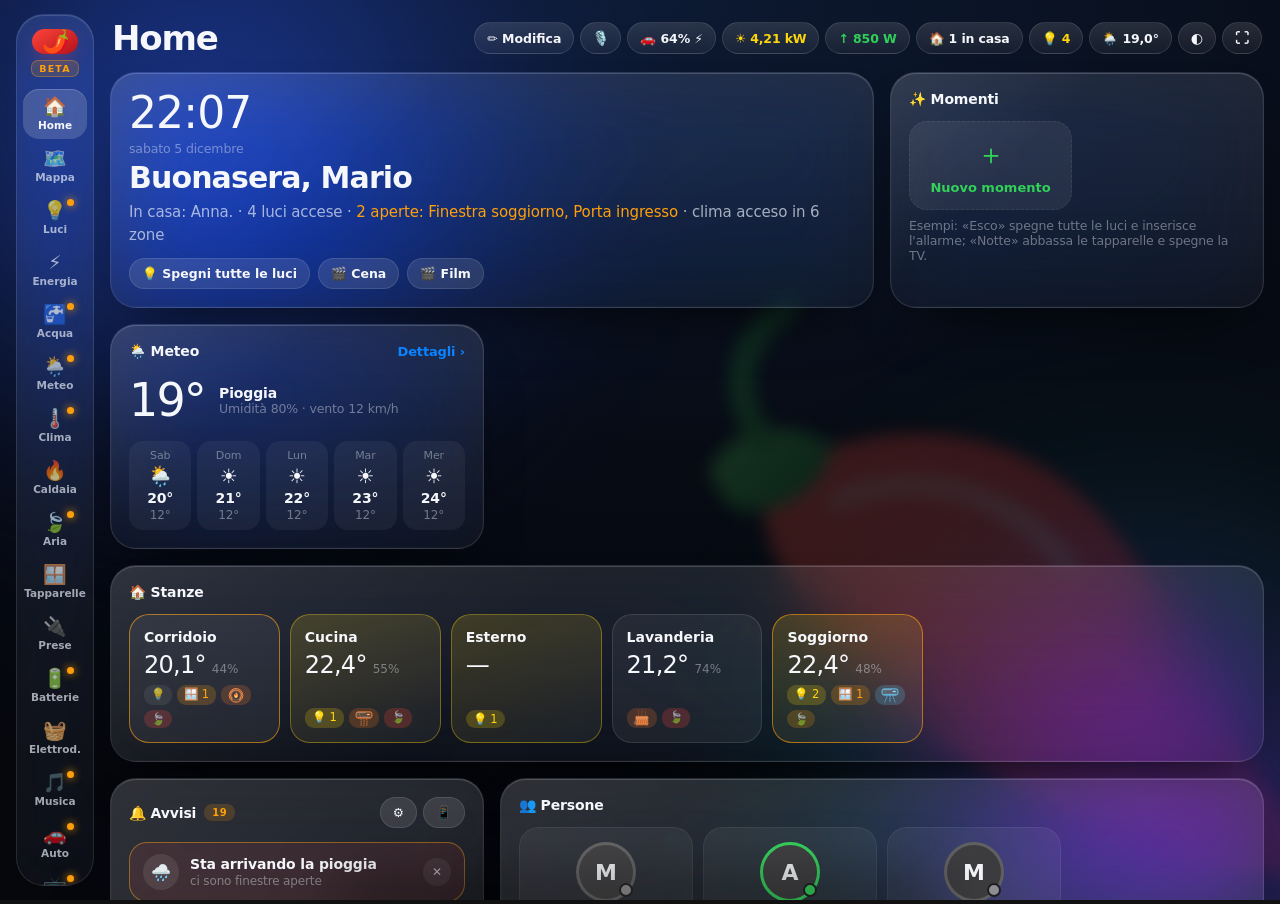
==== tools/mock/host.html @ 182c33fb "0.7.48-dev: Autonomia (2) — tutto regolabile dalla plancia, da Faccende in poi Co-Authored-By: Claud" ====
<!doctype html><html lang="it"><head><meta charset="utf-8"><style>html,body{margin:0;height:100%;background:#111}iframe{border:0;width:100%;height:100%}</style></head><body>
<home-assistant></home-assistant>
<script>
const now = Date.now()/1000, H = 3600;
const st = (s, a = {}, ago = 600) => ({ s, a, lc: now - ago });
/* liste (0.7.39), dati inventati: tre liste todo.* con voci, scadenze e funzioni diverse (supported_features come in Home Assistant).
   Le voci cambiano con i servizi todo.* e todo/item/move; todo/item/subscribe le manda in tempo reale. mockNoTodoSub: niente abbonamento (si usa todo/item/list). */
const gg = n => { const d = new Date(); d.setDate(d.getDate() + n); return d.getFullYear() + "-" + String(d.getMonth() + 1).padStart(2, "0") + "-" + String(d.getDate()).padStart(2, "0"); };
const ggh = (n, h, m = 0) => { const d = new Date(); d.setDate(d.getDate() + n); d.setHours(h, m, 0, 0); return d.toISOString(); };
let TODO_N = 100;
const vt = (summary, x = {}) => ({ uid: String(++TODO_N), summary, status: "needs_action", ...x });
const TODO = {
  "todo.shopping_list": [vt("Latte"), vt("Pane", { description: "integrale" }), vt("Uova"), vt("Pomodorini"), vt("Banane"), vt("Mozzarella", { description: "2 da 125 g" }), vt("Petto di pollo"),
    vt("Spaghetti"), vt("Acqua frizzante"), vt("Detersivo piatti"), vt("Carta igienica"), vt("Lettiera gatto"), vt("Caffè", { status: "completed" }), vt("Shampoo", { status: "completed" })],
  "todo.cose_da_fare": [vt("Pagare la bolletta della luce", { due: gg(-1) }), vt("Prenotare il tagliando dell'auto", { due: ggh(0, 18) }), vt("Chiamare l'idraulico", { due: gg(1), description: "perdita sotto il lavello" }),
    vt("Rinnovare l'assicurazione di casa", { due: gg(12) }), vt("Regalo per la nonna", { description: "domenica a pranzo" }), vt("Sistemare la cantina"), vt("Ritirare la raccomandata", { status: "completed", due: gg(-2) })],
  "todo.commissioni": [vt("Restituire il libro in biblioteca", { due: gg(3) }), vt("Portare le scarpe dal calzolaio")],
  /* scadenze (0.7.40): categoria, ripetizione e importo nella descrizione, come le scrive la plancia */
  "todo.scadenze": [vt("Bolletta della luce", { due: gg(-2), description: "🏷️ Bollette · 🔁 Ogni 2 mesi · 💰 82,40 €" }), vt("Revisione auto", { due: gg(0), description: "🏷️ Auto · 🔁 Ogni 2 anni\nofficina Rossi, via Roma 12" }),
    vt("Dentista, controllo", { due: ggh(1, 16, 30), description: "🏷️ Salute\nportare la tessera sanitaria" }), vt("Rata del condominio", { due: gg(3), description: "🏷️ Casa · 🔁 Ogni 3 mesi · 💰 210,00 €" }),
    vt("Netflix", { due: gg(5), description: "🏷️ Abbonamenti · 🔁 Ogni mese · 💰 13,99 €" }), vt("Compleanno di Anna", { due: gg(12), description: "🏷️ Altro · 🔁 Ogni anno" }),
    vt("Bollo auto", { due: gg(20), description: "🏷️ Auto · 🔁 Ogni anno · 💰 247,00 €" }), vt("Rinnovo carta d'identità", { due: gg(150), description: "🏷️ Documenti" }),
    vt("Garanzia della lavatrice", { description: "🏷️ Documenti\nscontrino nel cassetto dello studio" }), vt("Assicurazione casa", { status: "completed", due: gg(-6), description: "🏷️ Casa · 💰 186,00 €" })],
};
const TODO_F = { "todo.shopping_list": 79, "todo.cose_da_fare": 127, "todo.commissioni": 95, "todo.scadenze": 127 };
/* mockNoScadenze: niente lista delle scadenze (prova di «Crea la lista Scadenze»; mockNoFlow = Local To-do non si può creare da qui) */
if (localStorage.getItem("mockNoScadenze")) delete TODO["todo.scadenze"];
const TODO_SUB = {};
const nTodo = id => String(TODO[id].filter(x => x.status !== "completed").length);
/* acqua (0.7.44): [portata adesso in L/min, da quanti minuti] */
const ACQUA_M = { perdita: [0.6, 135], doccia: [8.4, 6], ferma: [0, 50] }[localStorage.getItem("mockAcqua") || "perdita"] || [0.6, 135];
const ENT = {
  "zone.home": st("2", { friendly_name: "Casa", latitude: 41.89, longitude: 12.49 }),
  "person.mario": st("Lavoro", { friendly_name: "Mario", user_id: "u1", latitude: 41.95, longitude: 12.52, device_trackers: ["device_tracker.apple_watch", "device_tracker.iphone_di_mario"] }, 3.2*H),
  "person.anna": st("home", { friendly_name: "Anna", user_id: "u2", latitude: 41.89, longitude: 12.49, device_trackers: ["device_tracker.iphone_di_anna"] }, 5*H),
  "person.marco": st("not_home", { friendly_name: "Marco", user_id: "u3", latitude: 41.9, longitude: 12.5, device_trackers: [] }, 26*H),
  /* lista della spesa (chat 0.7.38: «condividi un elemento della lista») */
  "todo.shopping_list": st(nTodo("todo.shopping_list"), { friendly_name: "Lista della spesa", supported_features: TODO_F["todo.shopping_list"] }),
  "todo.cose_da_fare": st(nTodo("todo.cose_da_fare"), { friendly_name: "Cose da fare", supported_features: TODO_F["todo.cose_da_fare"] }),
  "todo.commissioni": st(nTodo("todo.commissioni"), { friendly_name: "Commissioni", supported_features: TODO_F["todo.commissioni"] }),
  ...(TODO["todo.scadenze"] ? { "todo.scadenze": st(nTodo("todo.scadenze"), { friendly_name: "Scadenze", supported_features: 127 }) } : {}),
  "zone.lavoro": st("1", { friendly_name: "Lavoro" }),
  "device_tracker.iphone_di_mario": st("Lavoro", { source_type: "gps", friendly_name: "iPhone di Mario" }),
  "device_tracker.apple_watch": st("Lavoro", { source_type: "gps", friendly_name: "Apple Watch" }),
  "sensor.iphone_di_mario_battery_level": st("64", { device_class: "battery", unit_of_measurement: "%", friendly_name: "iPhone di Mario Battery Level" }),
  "sensor.iphone_di_mario_battery_state": st("Charging", { friendly_name: "iPhone di Mario Battery State" }),
  "device_tracker.iphone_di_anna": st("home", { source_type: "gps", friendly_name: "iPhone di Anna" }),
  "sensor.iphone_di_anna_battery_level": st("14", { device_class: "battery", unit_of_measurement: "%", friendly_name: "iPhone di Anna Battery Level" }),
  "sensor.iphone_di_anna_battery_state": st("Not Charging", { friendly_name: "iPhone di Anna Battery State" }),
  "weather.f1_weather": st("sunny", { friendly_name: "F1 Weather", temperature: 34, humidity: 30 }),
  "weather.forecast_casa": st("rainy", { friendly_name: "Forecast Casa", temperature: 19, humidity: 80, wind_speed: 12, wind_speed_unit: "km/h", wind_bearing: 315, wind_gust_speed: 27.4,
    pressure: 1008.4, pressure_unit: "hPa", dew_point: 15.4, cloud_coverage: 92, uv_index: 1, visibility: 9.5, visibility_unit: "km", temperature_unit: "°C", precipitation_unit: "mm",
    supported_features: 3, attribution: "Dati meteo inventati per le prove di 'Nduja" }),
  "light.soggiorno": st("on", { friendly_name: "Lampadario soggiorno", brightness: 200, color_mode: "color_temp", supported_color_modes: ["color_temp"], color_temp_kelvin: 2900, min_color_temp_kelvin: 2200, max_color_temp_kelvin: 6500, rgb_color: [255, 176, 102] }),
  "light.cucina": st("off", { friendly_name: "Luce cucina", supported_color_modes: ["onoff"] }),
  /* luci 0.7.27: colori, effetti, gruppo (giardino), interruttore che comanda una luce (cantina) */
  "light.led_tv_soggiorno": st("on", { friendly_name: "LED TV soggiorno", brightness: 150, color_mode: "hs", supported_color_modes: ["color_temp", "hs"], hs_color: [262, 69], rgb_color: [132, 80, 255], min_color_temp_kelvin: 2000, max_color_temp_kelvin: 6500, effect_list: ["Nessuno", "Arcobaleno", "Respiro", "Candela", "Onda"], effect: "Nessuno" }),
  "light.giardino_vialetto": st("off", { friendly_name: "Vialetto giardino", supported_color_modes: ["brightness"] }),
  "light.giardino_portico": st("on", { friendly_name: "Portico", brightness: 255, color_mode: "brightness", supported_color_modes: ["brightness"] }),
  "light.giardino": st("on", { friendly_name: "Luci giardino", brightness: 255, color_mode: "brightness", supported_color_modes: ["brightness"], entity_id: ["light.giardino_vialetto", "light.giardino_portico"] }),
  "switch.luce_cantina": st("off", { friendly_name: "Luce cantina" }),
  "switch.relay_1": st("off", { friendly_name: "Relè 1", device_class: "switch" }),
  "climate.soggiorno": st("cool", { friendly_name: "Clima soggiorno", current_temperature: 25, temperature: 23, hvac_modes: ["off","cool","heat","dry","fan_only","auto"], hvac_action: "cooling", fan_mode: "high", fan_modes: ["auto","low","medium","high"] }),
  /* clima animato (0.7.25): split che scalda piano, termostato, radiatore a riposo, deumidificatore, split spento */
  "climate.cucina": st("heat", { friendly_name: "Split cucina", current_temperature: 19.5, temperature: 21, hvac_modes: ["off","cool","heat","dry","fan_only"], fan_mode: "low", fan_modes: ["low","medium","high"] }),
  "climate.termostato_corridoio": st("heat", { friendly_name: "Termostato corridoio", current_temperature: 19.8, temperature: 20.5, hvac_modes: ["off","heat"], hvac_action: "heating" }),
  "climate.radiatore_lavanderia": st("heat", { friendly_name: "Radiatore lavanderia", current_temperature: 21.2, temperature: 21, hvac_modes: ["off","heat"], hvac_action: "idle" }),
  "climate.deumidificatore_lavanderia": st("dry", { friendly_name: "Deumidificatore lavanderia", current_temperature: 21, hvac_modes: ["off","dry","fan_only"], fan_mode: "2", fan_modes: ["1","2","3"] }),
  "climate.camera_ospiti": st("off", { friendly_name: "Clima esterno veranda", current_temperature: 17, temperature: 22, hvac_modes: ["off","cool","heat","fan_only"] }),
  "binary_sensor.finestra_soggiorno": st("on", { device_class: "window", friendly_name: "Finestra soggiorno" }, 1500),
  "binary_sensor.porta_ingresso": st("on", { device_class: "door", friendly_name: "Porta ingresso" }, 1500),
  "sensor.temp_soggiorno": st("22.4", { device_class: "temperature", unit_of_measurement: "°C", friendly_name: "Temperatura soggiorno", state_class: "measurement" }),
  /* caldaia (0.7.37), dati inventati: caldaia «Ariston» finta (integrazione ariston, dispositivo dev_a) con fiamma, modulazione, mandata e ritorno, pressione, esterna,
     modalità estate/inverno, mandata impostata, un circuito (climate: esce dal Clima), una zona che è un termostato vero (resta nel Clima), acqua calda (water_heater) e pompa.
     mockCaldaia: "off" (ferma), "acs" (acqua calda in uso), "otgw" (al posto della Ariston un OpenTherm Gateway, con i sensori «diagnostici»);
     mockCaldaiaErr: errore e pressione bassa; mockNoCaldaia: nessuna caldaia; mockNoGas: niente contatore del gas */
  ...(() => { if (localStorage.getItem("mockNoCaldaia")) return {};
    const M = localStorage.getItem("mockCaldaia") || "", err = localStorage.getItem("mockCaldaiaErr"), ferma = M === "off", acs = M === "acs", on = !ferma;
    const T = (v, n, x = {}) => st(String(v), { device_class: "temperature", unit_of_measurement: "°C", state_class: "measurement", friendly_name: n, ...x }, 300);
    if (M === "otgw") return {
      "climate.otgw_thermostat": st("heat", { friendly_name: "OpenTherm Gateway Thermostat", current_temperature: 20.1, temperature: 20.5, hvac_modes: ["heat"], hvac_action: on ? "heating" : "idle", min_temp: 1, max_temp: 30, target_temp_step: 0.5 }),
      "binary_sensor.otgw_flame": st(on ? "on" : "off", { friendly_name: "OpenTherm Gateway Flame" }, 240),
      "binary_sensor.otgw_central_heating_1": st(on && !acs ? "on" : "off", { friendly_name: "OpenTherm Gateway Central heating 1" }),
      "binary_sensor.otgw_central_heating_2": st("off", { friendly_name: "OpenTherm Gateway Central heating 2" }),
      "binary_sensor.otgw_hot_water": st(acs ? "on" : "off", { friendly_name: "OpenTherm Gateway Hot water" }),
      "binary_sensor.otgw_dhw_present": st("on", { friendly_name: "OpenTherm Gateway DHW present" }),
      "binary_sensor.otgw_fault_indication": st(err ? "on" : "off", { device_class: "problem", friendly_name: "OpenTherm Gateway Fault indication" }, 900),
      "binary_sensor.otgw_low_water_pressure": st(err ? "on" : "off", { device_class: "problem", friendly_name: "OpenTherm Gateway Low water pressure" }, 900),
      "binary_sensor.otgw_service_required": st("off", { device_class: "problem", friendly_name: "OpenTherm Gateway Service required" }),
      "sensor.otgw_boiler_water_temperature": T(on ? 48 : 31, "OpenTherm Gateway Boiler water temperature"),
      "sensor.otgw_return_water_temperature": T(on ? 39 : 29, "OpenTherm Gateway Return water temperature"),
      "sensor.otgw_relative_modulation_level": st(on ? "35" : "0", { unit_of_measurement: "%", state_class: "measurement", friendly_name: "OpenTherm Gateway Relative modulation level" }),
      "sensor.otgw_ch_water_pressure": st(err ? "0.6" : "1.2", { device_class: "pressure", unit_of_measurement: "bar", state_class: "measurement", friendly_name: "OpenTherm Gateway Central heating water pressure" }),
      "sensor.otgw_control_setpoint": T(on ? 52 : 10, "OpenTherm Gateway Control setpoint"),
      "sensor.otgw_max_ch_water_setpoint": T(70, "OpenTherm Gateway Max CH water setpoint"),
      "sensor.otgw_dhw_temperature": T(acs ? 43 : 47, "OpenTherm Gateway DHW temperature"),
      "sensor.otgw_dhw_setpoint": T(50, "OpenTherm Gateway DHW setpoint"),
      "sensor.otgw_outside_temperature": T(8, "OpenTherm Gateway Outside temperature"),
      "sensor.otgw_oem_fault_code": st(err ? "37" : "0", { friendly_name: "OpenTherm Gateway OEM fault code" }, 900),
    };
    return {
      "sensor.ariston_ch_flow_temp": T(on ? 52 : 34, "Ariston CH flow"),
      "sensor.ariston_ch_return_temp": T(on ? 41 : 32, "Ariston CH return"),
      "binary_sensor.ariston_flame": st(on ? "on" : "off", { friendly_name: "Ariston Flame" }, 420),
      "sensor.ariston_burner_modulation": st(on ? (acs ? "88" : "64") : "0", { unit_of_measurement: "%", state_class: "measurement", friendly_name: "Ariston Burner modulation" }),
      "sensor.ariston_ch_pressure": st(err ? "0.7" : "1.4", { device_class: "pressure", unit_of_measurement: "bar", state_class: "measurement", friendly_name: "Ariston CH pressure" }),
      "sensor.ariston_outside_temperature": T(9.5, "Ariston Outside temperature"),
      "binary_sensor.ariston_pump": st(on ? "on" : "off", { friendly_name: "Ariston Pump" }),
      "binary_sensor.ariston_dhw_active": st(acs ? "on" : "off", { friendly_name: "Ariston DHW active" }),
      "select.ariston_plant_mode": st("winter", { friendly_name: "Ariston Plant mode", options: ["summer", "winter", "heating_only", "off"] }),
      "number.ariston_ch_flow_setpoint": st("55", { friendly_name: "Ariston CH flow setpoint", min: 20, max: 80, step: 1, unit_of_measurement: "°C" }),
      "climate.caldaia_circuito": st("heat", { friendly_name: "Caldaia circuito riscaldamento", current_temperature: on ? 52 : 34, temperature: 55, min_temp: 20, max_temp: 80, target_temp_step: 1, hvac_modes: ["off", "heat"], hvac_action: on && !acs ? "heating" : "idle" }),
      "climate.ariston_zona_1": st("heat", { friendly_name: "Ariston Zona giorno", current_temperature: 20.4, temperature: 21, min_temp: 5, max_temp: 30, target_temp_step: 0.5, hvac_modes: ["off", "heat", "auto"], hvac_action: on && !acs ? "heating" : "idle" }),
      "water_heater.ariston": st("comfort", { friendly_name: "Ariston Acqua calda", current_temperature: acs ? 44 : 48, temperature: 50, min_temp: 40, max_temp: 65, target_temp_step: 1, operation_list: ["off", "comfort", "eco", "boost"], operation_mode: "comfort", supported_features: 3 }),
      "sensor.ariston_errore": st(err ? "E99" : "0", { friendly_name: "Ariston Errore", ...(err ? { description: "Errore inventato di prova: bruciatore in blocco" } : {}) }, 900),
    };
  })(),
  ...(localStorage.getItem("mockNoGas") ? {} : { "sensor.contatore_gas": st("1834.512", { device_class: "gas", unit_of_measurement: "m³", state_class: "total_increasing", friendly_name: "Contatore gas" }, 180) }),
  /* acqua e gas (0.7.44), dati inventati: contatore dell'acqua in m³ e portata in L/min (mockAcqua = perdita | doccia | ferma) */
  ...(localStorage.getItem("mockNoAcqua") ? {} : { "sensor.contatore_acqua": st("1284.637", { device_class: "water", unit_of_measurement: "m³", state_class: "total_increasing", friendly_name: "Contatore acqua" }, 40),
    "sensor.portata_acqua": st(String(ACQUA_M[0]), { device_class: "volume_flow_rate", unit_of_measurement: "L/min", state_class: "measurement", friendly_name: "Portata acqua" }, ACQUA_M[1] * 60),
    "sensor.acqua_oggi": st("214", { device_class: "water", unit_of_measurement: "L", state_class: "total_increasing", friendly_name: "Acqua oggi" }) }),
  "sensor.temp_corridoio": st("20.1", { device_class: "temperature", unit_of_measurement: "°C", friendly_name: "Temperatura corridoio" }),
  "sensor.sensore_porta_battery": st("9", { device_class: "battery", unit_of_measurement: "%", friendly_name: "Sensore porta batteria" }),
  /* batterie (0.7.35): una per dispositivo; i telefoni, l'auto e la batteria di casa non devono comparire */
  "sensor.trv_soggiorno_battery": st("82", { device_class: "battery", unit_of_measurement: "%", friendly_name: "Termostatica soggiorno Batteria" }, 2*H),
  "sensor.movimento_corridoio_battery": st("17", { device_class: "battery", unit_of_measurement: "%", friendly_name: "Sensore movimento corridoio Battery" }, 5*H),
  "binary_sensor.movimento_corridoio_occupancy": st("off", { device_class: "occupancy", friendly_name: "Sensore movimento corridoio Occupancy" }, 1800),
  "binary_sensor.fumo_cucina_battery_low": st("on", { device_class: "battery", friendly_name: "Rilevatore fumo cucina Battery low" }, 26*H),
  "sensor.telecomando_ikea_battery": st("45", { device_class: "battery", unit_of_measurement: "%", friendly_name: "Telecomando IKEA Battery" }, 3*24*H),
  "binary_sensor.telecomando_ikea_battery_low": st("off", { device_class: "battery", friendly_name: "Telecomando IKEA Battery low" }, 3*24*H),
  "lock.serratura_ingresso": st("locked", { friendly_name: "Serratura ingresso", battery_level: 34 }, 4*H),
  "sensor.allagamento_lavanderia_battery": st("100", { device_class: "battery", unit_of_measurement: "%", friendly_name: "Sensore allagamento lavanderia Battery" }, 12*24*H),
  "binary_sensor.allagamento_lavanderia_moisture": st("off", { device_class: "moisture", friendly_name: "Sensore allagamento lavanderia" }, 12*24*H),
  "sensor.finestra_soggiorno_battery": st("63", { device_class: "battery", unit_of_measurement: "%", friendly_name: "Finestra soggiorno Batteria" }, 6*H),
  "sensor.valvola_bagno_battery": st("unavailable", { device_class: "battery", unit_of_measurement: "%", friendly_name: "Valvola termostatica bagno Battery" }, 2*24*H),
  /* rete e server (0.7.36): modem FRITZ!Box finto, speedtest, NAS, Proxmox con una VM spenta, PC con Wake on LAN, System Monitor, stampante, UPS (NUT).
     Indirizzi e nomi inventati (IP pubblico dell'intervallo di documentazione 203.0.113.x). mockNoInternet: connessione giù */
  ...(() => { const giu = localStorage.getItem("mockNoInternet"), iso = s => new Date(Date.now() - s * 1000).toISOString(); return {
  "binary_sensor.fritz_box_7590_connection": st(giu ? "off" : "on", { device_class: "connectivity", friendly_name: "FRITZ!Box 7590 Connection" }, giu ? 420 : 3*24*H),
  "sensor.fritz_box_7590_external_ip": st(giu ? "unavailable" : "203.0.113.42", { friendly_name: "FRITZ!Box 7590 External IP" }),
  "sensor.fritz_box_7590_download_throughput": st(giu ? "0" : "5320.4", { device_class: "data_rate", unit_of_measurement: "kB/s", state_class: "measurement", friendly_name: "FRITZ!Box 7590 Download throughput" }, 20),
  "sensor.fritz_box_7590_upload_throughput": st(giu ? "0" : "641.8", { device_class: "data_rate", unit_of_measurement: "kB/s", state_class: "measurement", friendly_name: "FRITZ!Box 7590 Upload throughput" }, 20),
  "sensor.fritz_box_7590_link_download_throughput": st("100000", { device_class: "data_rate", unit_of_measurement: "kbit/s", friendly_name: "FRITZ!Box 7590 Link download throughput" }, 3*24*H),
  "sensor.fritz_box_7590_link_upload_throughput": st("20000", { device_class: "data_rate", unit_of_measurement: "kbit/s", friendly_name: "FRITZ!Box 7590 Link upload throughput" }, 3*24*H),
  "sensor.fritz_box_7590_gb_received": st("812.4", { device_class: "data_size", unit_of_measurement: "GB", friendly_name: "FRITZ!Box 7590 GB received" }),
  "sensor.fritz_box_7590_connection_uptime": st(iso(3*24*H + 5*H), { device_class: "timestamp", friendly_name: "FRITZ!Box 7590 Connection uptime" }, 3*24*H),
  "sensor.fritz_box_7590_device_uptime": st(iso(12*24*H), { device_class: "timestamp", friendly_name: "FRITZ!Box 7590 Last restart" }, 12*24*H),
  "button.fritz_box_7590_reboot": st("unknown", { device_class: "restart", friendly_name: "FRITZ!Box 7590 Reboot" }),
  "button.fritz_box_7590_reconnect": st("unknown", { device_class: "restart", friendly_name: "FRITZ!Box 7590 Reconnect" }),
  "switch.fritz_box_7590_wi_fi_ospiti_casa": st("on", { friendly_name: "FRITZ!Box 7590 Wi-Fi Ospiti Casa" }, 5*H),
  "update.fritz_box_7590_firmware": st("on", { friendly_name: "FRITZ!Box 7590 Firmware", title: "FRITZ!OS", installed_version: "8.00", latest_version: "8.02", supported_features: 1 }),
  "device_tracker.pixel_demo": st("home", { source_type: "router", ip: "192.168.178.23", mac: "02:00:00:00:00:23", host_name: "pixel-demo", friendly_name: "Pixel demo" }, 2*H),
  "device_tracker.portatile_lavoro": st("home", { source_type: "router", ip: "192.168.178.31", mac: "02:00:00:00:00:31", friendly_name: "Portatile lavoro" }, 6*H),
  "device_tracker.tv_cameretta": st("not_home", { source_type: "router", ip: "192.168.178.40", mac: "02:00:00:00:00:40", friendly_name: "TV cameretta" }, 20*H),
  "device_tracker.tablet_ospite": st("home", { source_type: "router", ip: "192.168.178.57", mac: "02:00:00:00:00:57", friendly_name: "Tablet ospite" }, 40*60),
  "device_tracker.presa_smart_salotto": st("home", { source_type: "router", ip: "192.168.178.61", mac: "02:00:00:00:00:61", friendly_name: "Presa smart salotto" }, 3*24*H),
  "switch.pixel_demo_internet_access": st("on", { friendly_name: "Pixel demo Internet Access" }),
  "sensor.speedtest_download": st("87.42", { unit_of_measurement: "Mbit/s", device_class: "data_rate", state_class: "measurement", friendly_name: "SpeedTest Download" }, 47*60),
  "sensor.speedtest_upload": st("18.91", { unit_of_measurement: "Mbit/s", device_class: "data_rate", state_class: "measurement", friendly_name: "SpeedTest Upload" }, 47*60),
  "sensor.speedtest_ping": st("14", { unit_of_measurement: "ms", device_class: "duration", state_class: "measurement", friendly_name: "SpeedTest Ping" }, 47*60),
  "sensor.nas_di_casa_cpu_utilization_total": st("12", { unit_of_measurement: "%", state_class: "measurement", friendly_name: "NAS di casa CPU utilization (total)" }, 60),
  "sensor.nas_di_casa_memory_usage_real": st("38", { unit_of_measurement: "%", state_class: "measurement", friendly_name: "NAS di casa Memory usage (real)" }, 60),
  "sensor.nas_di_casa_volume_1_volume_used": st("81.3", { unit_of_measurement: "%", state_class: "measurement", friendly_name: "NAS di casa (Volume 1) Volume used" }, 60),
  "sensor.nas_di_casa_volume_2_volume_used": st("22.0", { unit_of_measurement: "%", state_class: "measurement", friendly_name: "NAS di casa (Volume 2) Volume used" }, 60),
  "sensor.nas_di_casa_temperature": st("41", { device_class: "temperature", unit_of_measurement: "°C", friendly_name: "NAS di casa Temperature" }, 60),
  "button.nas_di_casa_reboot": st("unknown", { friendly_name: "NAS di casa Reboot" }),
  "button.nas_di_casa_shutdown": st("unknown", { friendly_name: "NAS di casa Shutdown" }),
  "binary_sensor.pve_status": st("on", { device_class: "running", friendly_name: "pve Status" }, 9*24*H),
  "sensor.pve_cpu_used": st("23.4", { unit_of_measurement: "%", friendly_name: "pve CPU used" }, 60),
  "sensor.pve_memory_used_percentage": st("64.1", { unit_of_measurement: "%", friendly_name: "pve Memory used percentage" }, 60),
  "sensor.pve_disk_used_percentage": st("47.0", { unit_of_measurement: "%", friendly_name: "pve Disk used percentage" }, 60),
  "sensor.pve_uptime": st(iso(9*24*H + 3*H), { device_class: "timestamp", friendly_name: "pve Uptime" }, 9*24*H),
  "button.pve_reboot": st("unknown", { friendly_name: "pve Reboot" }), "button.pve_shutdown": st("unknown", { friendly_name: "pve Shutdown" }),
  "binary_sensor.vm_media_status": st("off", { device_class: "running", friendly_name: "VM media Status" }, 2*H),
  "sensor.vm_media_cpu_used": st("0", { unit_of_measurement: "%", friendly_name: "VM media CPU used" }, 2*H),
  "button.vm_media_start": st("unknown", { friendly_name: "VM media Start" }), "button.vm_media_shutdown": st("unknown", { friendly_name: "VM media Shutdown" }),
  "switch.pc_studio": st("off", { friendly_name: "PC studio" }, 5*H),
  "sensor.system_monitor_processor_use": st("8", { unit_of_measurement: "%", friendly_name: "System Monitor Processor use" }, 60),
  "sensor.system_monitor_memory_usage": st("41.2", { unit_of_measurement: "%", friendly_name: "System Monitor Memory usage" }, 60),
  "sensor.system_monitor_disk_usage": st("33.5", { unit_of_measurement: "%", friendly_name: "System Monitor Disk usage /" }, 60),
  "sensor.system_monitor_processor_temperature": st("52.3", { device_class: "temperature", unit_of_measurement: "°C", friendly_name: "System Monitor Processor temperature" }, 60),
  "sensor.system_monitor_last_boot": st(iso(26*24*H), { device_class: "timestamp", friendly_name: "System Monitor Last boot" }, 26*24*H),
  "sensor.stampante_ufficio": st("idle", { friendly_name: "Stampante ufficio" }, 3*H),
  "sensor.stampante_ufficio_black_ink": st("64", { unit_of_measurement: "%", friendly_name: "Stampante ufficio Black ink" }),
  "sensor.stampante_ufficio_cyan_ink": st("22", { unit_of_measurement: "%", friendly_name: "Stampante ufficio Cyan ink" }),
  "sensor.stampante_ufficio_magenta_ink": st("48", { unit_of_measurement: "%", friendly_name: "Stampante ufficio Magenta ink" }),
  "sensor.stampante_ufficio_yellow_ink": st("9", { unit_of_measurement: "%", friendly_name: "Stampante ufficio Yellow ink" }),
  "sensor.ups_studio_battery_charge": st(localStorage.getItem("mockUpsBatt") ? "63" : "100", { device_class: "battery", unit_of_measurement: "%", friendly_name: "UPS studio Battery charge" }),
  "sensor.ups_studio_battery_runtime": st(localStorage.getItem("mockUpsBatt") ? "780" : "2460", { device_class: "duration", unit_of_measurement: "s", friendly_name: "UPS studio Battery runtime" }),
  "sensor.ups_studio_load": st("18", { unit_of_measurement: "%", friendly_name: "UPS studio Load" }),
  "sensor.ups_studio_status": st(localStorage.getItem("mockUpsBatt") ? "On Battery" : "Online", { friendly_name: "UPS studio Status" }),
  "sensor.ups_studio_status_data": st(localStorage.getItem("mockUpsBatt") ? "OB DISCHRG" : "OL", { friendly_name: "UPS studio Status data" }),
  "sensor.ups_studio_input_voltage": st(localStorage.getItem("mockUpsBatt") ? "0" : "231", { device_class: "voltage", unit_of_measurement: "V", friendly_name: "UPS studio Input voltage" }),
  }; })(),
  "sensor.raccolta_differenziata": st("Sacco Umido & Verde", { friendly_name: "Raccolta Differenziata" }),
  "sensor.raccolta_differenziata_2": st("Sacco Carta e Vetro", { friendly_name: "Raccolta Differenziata Domani" }),
  "sensor.versione_centro_controllo_raccolta_differenziata": st("1.0", { friendly_name: "Versione raccolta" }),
  "calendar.famiglia": st("off", { friendly_name: "Famiglia", supported_features: 7 }),
  "calendar.raccolta_differenziata": st("off", { friendly_name: "Raccolta Differenziata", supported_features: 7 }),
  "calendar.f1_season_calendar": st("off", { friendly_name: "F1 - Race Calendario" }),
  "scene.cena": st("2026-10-10", { friendly_name: "Cena", entity_id: ["light.soggiorno", "light.faretti_cucina"] }),
  "scene.film": st("2026-10-10", { friendly_name: "Film", entity_id: ["light.led_tv_soggiorno", "light.soggiorno"] }),
  "vacuum.ambrogio": st("docked", { friendly_name: "Ambrogio", battery: 100, status: "sleeping", fan_speed: "turbo", cleaned_area: 62, cleaning_time: 67, error: "No error", charging: false, selected_map: "Zona", rooms: { "Zona": [{id:1,name:"Bagno"},{id:2,name:"Lavanderia"},{id:3,name:"Ingresso"},{id:4,name:"Corridoio"},{id:5,name:"Soggiorno"},{id:6,name:"Cucina"}] }, supported_features: 31676 }),
  "camera.ambrogio_map": st("idle", { friendly_name: "Ambrogio Map", entity_picture: "/custom_components/nduja_dashboard/frontend/img/chili.svg" }),
  "camera.ambrogio_map_data": st("idle", { friendly_name: "Ambrogio Map data", entity_picture: "/custom_components/nduja_dashboard/frontend/img/chili.svg" }),
  "select.ambrogio_suction_level": st("turbo", { friendly_name: "Ambrogio Suction level", options: ["quiet","standard","strong","turbo"] }),
  "select.ambrogio_cleaning_mode": st("mopping_after_sweeping", { friendly_name: "Ambrogio Cleaning mode", options: ["sweeping","mopping","sweeping_and_mopping","mopping_after_sweeping"] }),
  "select.ambrogio_room_1_name": st("Soggiorno", { friendly_name: "Ambrogio Room 1 name", options: ["Soggiorno"] }),
  "sensor.ambrogio_main_brush_left": st("74", { friendly_name: "Ambrogio Main brush left", unit_of_measurement: "%" }),
  "sensor.ambrogio_filter_left": st("12", { friendly_name: "Ambrogio Filter left", unit_of_measurement: "%" }),
  "button.ambrogio_reset_main_brush": st("unknown", { friendly_name: "Reset main brush" }),
  "button.ambrogio_reset_filter": st("unknown", { friendly_name: "Reset filter" }),
  "camera.porta_ingresso": st("recording", { friendly_name: "Porta ingresso", entity_picture: "/custom_components/nduja_dashboard/frontend/img/chili.svg", access_token: "x" }),
  "camera.garage": st("idle", { friendly_name: "Garage", entity_picture: "/custom_components/nduja_dashboard/frontend/img/chili.svg", access_token: "x" }),
  "camera.garage_sub_stream": st("idle", { friendly_name: "Garage sub", entity_picture: "/custom_components/nduja_dashboard/frontend/img/chili.svg" }),
  "camera.porta_ptz": st("unavailable", { friendly_name: "PTZ" }),
  /* coppie di flussi: HD/SD con lo stesso nome, Clear/Fluent (Reolink), sub di un campanello sullo stesso dispositivo, sub nascosta in HA */
  "camera.cortile_hd": st("streaming", { friendly_name: "Cortile HD", entity_picture: "/tools/mock/cam-hd.svg", access_token: "x" }),
  "camera.cortile_sd": st("streaming", { friendly_name: "Cortile SD", entity_picture: "/tools/mock/cam-sd.svg", access_token: "x" }),
  "camera.giardino_clear": st("idle", { friendly_name: "Giardino Clear", entity_picture: "/tools/mock/cam-hd.svg", access_token: "x" }),
  "camera.giardino_fluent": st("idle", { friendly_name: "Giardino Fluent", entity_picture: "/tools/mock/cam-sd.svg", access_token: "x" }),
  "camera.campanello": st("idle", { friendly_name: "Campanello", entity_picture: "/tools/mock/cam-hd.svg", access_token: "x" }),
  "camera.campanello_video_sub": st("idle", { friendly_name: "Campanello video sub", entity_picture: "/tools/mock/cam-sd.svg", access_token: "x" }),
  "camera.soggiorno_cam": st("idle", { friendly_name: "Soggiorno", entity_picture: "/tools/mock/cam-hd.svg", access_token: "x" }),
  "camera.cantina": st("idle", { friendly_name: "Cantina", entity_picture: "/tools/mock/cam-sd.svg", access_token: "x" }),
  "alarm_control_panel.alarmo": st("disarmed", { friendly_name: "Alarmo", supported_features: 11, code_format: "number", code_arm_required: true }),
  "lock.porta_ingresso": st("locked", { friendly_name: "Serratura ingresso", supported_features: 1 }),
  "cover.cancello": st("closed", { friendly_name: "Cancello", device_class: "gate", supported_features: 11 }, 2*H),
  "cover.garage": st("open", { friendly_name: "Porta garage", device_class: "garage", supported_features: 11 }, 420),
  "cover.basculante_cantina": st("opening", { friendly_name: "Basculante cantina", device_class: "garage", supported_features: 3 }, 5),
  "switch.cancelletto": st("off", { friendly_name: "Relè cancelletto" }),
  "binary_sensor.cancelletto_contatto": st("off", { friendly_name: "Contatto cancelletto" }, 3*H),
  "button.portone_condominio": st("unknown", { friendly_name: "Apriportone condominio" }),
  "binary_sensor.fumo_cucina": st("off", { device_class: "smoke", friendly_name: "Fumo cucina" }),
  "binary_sensor.perdita_lavatrice": st("on", { device_class: "moisture", friendly_name: "Perdita lavatrice" }, 120),
  "binary_sensor.movimento_ingresso": st("on", { device_class: "motion", friendly_name: "Movimento ingresso" }, 60),
  "sensor.inverter_pv1_power": st("1820", { device_class: "power", unit_of_measurement: "W", friendly_name: "Inverter PV1 power" }),
  "sensor.inverter_pv2_power": st("1.43", { device_class: "power", unit_of_measurement: "kW", friendly_name: "Inverter PV2 power" }),
  "sensor.inverter_pv3_power": st("960", { device_class: "power", unit_of_measurement: "W", friendly_name: "Inverter PV3 power" }),
  "sensor.grid_power": st("-850", { device_class: "power", unit_of_measurement: "W", friendly_name: "Grid power" }),
  "sensor.battery_power": st("-600", { device_class: "power", unit_of_measurement: "W", friendly_name: "Battery power" }),
  "sensor.battery_soc": st("78", { device_class: "battery", unit_of_measurement: "%", friendly_name: "Inverter battery soc" }),
  "sensor.lavatrice_power": st("612", { device_class: "power", unit_of_measurement: "W", friendly_name: "Lavatrice power" }),
  "sensor.lavatrice_energy": st("267.6", { device_class: "energy", unit_of_measurement: "kWh", friendly_name: "Lavatrice energy" }),
  "switch.lavatrice": st("on", { friendly_name: "Lavatrice" }),
  "switch.lavatrice_internet_access": st("on", { friendly_name: "Lavatrice internet" }),
  "sensor.lavatrices_washer_machine_state": st("run", { device_class: "enum", friendly_name: "Lavatrice machine state" }),
  "sensor.lavatrices_washer_completion_time": st(new Date(Date.now()+47*60000).toISOString(), { device_class: "timestamp", friendly_name: "Lavatrice completion time" }),
  "sensor.asciugatrice_power": st("2.6", { device_class: "power", unit_of_measurement: "W", friendly_name: "Asciugatrice power" }),
  "switch.asciugatrice": st("on", { friendly_name: "Asciugatrice" }),
  "sensor.forno_power": st("0", { device_class: "power", unit_of_measurement: "W", friendly_name: "Forno power" }),
  "switch.forno": st("off", { friendly_name: "Forno" }),
  "sensor.lavastoviglie_power": st("1450", { device_class: "power", unit_of_measurement: "W", friendly_name: "Lavastoviglie power" }),
  "switch.lavastoviglie": st("on", { friendly_name: "Lavastoviglie" }),
  "sensor.frigo_power": st("85", { device_class: "power", unit_of_measurement: "W", friendly_name: "Frigo power" }),
  "switch.frigo": st("on", { friendly_name: "Frigo" }),
  "automation.luci_giardino": st("on", { friendly_name: "Luci giardino al tramonto", id: "123", last_triggered: new Date(Date.now()-3600e3*20).toISOString() }),
  "automation.raccolta": st("on", { friendly_name: "Raccolta differenziata", id: "456", last_triggered: new Date(Date.now()-3600e3*3).toISOString() }),
  "automation.vecchia": st("off", { friendly_name: "Vecchia automazione", id: "789" }),
  "media_player.echo_cucina": st("playing", { friendly_name: "Echo cucina", supported_features: 318397, media_title: "Bohemian Rhapsody", media_artist: "Queen", volume_level: .35, entity_picture: "/custom_components/nduja_dashboard/frontend/img/chili.svg", source_list: ["Spotify","Radio"], source: "Spotify", shuffle: false, repeat: "off" }),
  /* musica 0.7.28: Sonos (sfoglia della cassa), Google Nest (cast), gruppo Google; Echo è di alexa_media (vedi REG) */
  "media_player.sonos_soggiorno": st("paused", { friendly_name: "Sonos soggiorno", supported_features: 973375, media_title: "Notturno", media_artist: "Demo Trio", volume_level: .3, shuffle: false, repeat: "off", source_list: ["TV", "Linea"] }),
  "media_player.nest_studio": st("idle", { friendly_name: "Nest Mini studio", supported_features: 152511, volume_level: .5 }),
  "media_player.casa_tutta": st("off", { friendly_name: "Tutta la casa", supported_features: 152511, volume_level: .4 }),
  /* Music Assistant 0.7.29: due casse di MA (mockNoMA le toglie: Music Assistant non installata) */
  "media_player.ma_soggiorno": st("playing", { friendly_name: "Soggiorno MA", supported_features: 2544575, media_title: "Mattino lento", media_artist: "Demo Trio", media_album_name: "Album demo",
    media_content_id: "library://track/12", media_content_type: "music", entity_picture: "/tools/mock/cover-a.svg", volume_level: .4, shuffle: false, repeat: "off", media_duration: 214, media_position: 63 }),
  "media_player.ma_cucina": st("idle", { friendly_name: "Cucina MA", supported_features: 2544575, volume_level: .3, shuffle: false, repeat: "off" }),
  /* Media (0.7.30): TV Samsung con il suo telecomando, Apple TV, Google TV (Android TV Remote), LG webOS spenta, Harmony senza lettore */
  "media_player.tv_soggiorno": st("on", { friendly_name: "TV soggiorno", device_class: "tv", supported_features: 128|256|1024|4|8|2048|512|1|16384|16|32, volume_level: .18, is_volume_muted: false,
    source: "Netflix", app_name: "Netflix", source_list: ["TV", "HDMI 1", "HDMI 2", "Netflix", "YouTube", "Prime Video", "Disney+", "RaiPlay", "Mediaset Infinity", "DAZN", "Spotify", "Arte TV"] }),
  "remote.tv_soggiorno": st("on", { friendly_name: "TV soggiorno" }),
  "media_player.apple_tv_soggiorno": st("playing", { friendly_name: "Apple TV soggiorno", supported_features: 128|256|1|16384|16|32|512|2048|1024, media_title: "Il faro", media_series_title: "Serie demo",
    media_content_type: "tvshow", entity_picture: "/tools/mock/cover-b.svg", app_name: "Apple TV", app_id: "com.apple.TVWatchList", source: "Apple TV", source_list: ["Apple TV", "Netflix", "YouTube", "RaiPlay", "Disney+", "Musica", "Foto"] }),
  "remote.apple_tv_soggiorno": st("on", { friendly_name: "Apple TV soggiorno" }),
  "media_player.google_tv_cucina": st("on", { friendly_name: "Google TV cucina", supported_features: 128|256|1024|8|512, app_id: "com.google.android.youtube.tv", app_name: "YouTube", volume_level: .3 }),
  "remote.google_tv_cucina": st("on", { friendly_name: "Google TV cucina", current_activity: "com.google.android.youtube.tv" }),
  "media_player.lg_camera": st("off", { friendly_name: "TV camera", device_class: "tv", supported_features: 128|256|1024|4|8|2048|512, source_list: ["HDMI 1", "Live TV", "Netflix", "YouTube", "Prime Video", "DAZN", "Mediaset Infinity", "Spotify"] }),
  "remote.harmony_studio": st("off", { friendly_name: "Harmony studio", activity_list: ["Guarda la TV", "Film", "PlayStation", "PowerOff"], current_activity: "PowerOff" }),
  "sensor.model_3_battery_level": st("64", { device_class: "battery", unit_of_measurement: "%", friendly_name: "Model 3 Battery level" }),
  "sensor.model_3_battery_range": st("312", { device_class: "distance", unit_of_measurement: "km", friendly_name: "Model 3 Battery range" }),
  "sensor.model_3_odometer": st("48211", { device_class: "distance", unit_of_measurement: "km", friendly_name: "Model 3 Odometer" }),
  "sensor.model_3_charging": st("charging", { device_class: "enum", friendly_name: "Model 3 Charging" }),
  "sensor.model_3_charger_power": st("7.2", { device_class: "power", unit_of_measurement: "kW", friendly_name: "Model 3 Charger power" }),
  "sensor.model_3_time_to_full_charge": st(new Date(Date.now()+95*60000).toISOString(), { device_class: "timestamp", friendly_name: "Model 3 Time to full charge" }),
  "sensor.model_3_inside_temperature": st("21.5", { device_class: "temperature", unit_of_measurement: "°C", friendly_name: "Model 3 Inside temperature" }),
  "sensor.model_3_outside_temperature": st("17", { device_class: "temperature", unit_of_measurement: "°C", friendly_name: "Model 3 Outside temperature" }),
  "sensor.model_3_tire_pressure_front_left": st("2.9", { device_class: "pressure", unit_of_measurement: "bar", friendly_name: "Model 3 Tire pressure front left" }),
  "sensor.model_3_tire_pressure_front_right": st("2.9", { device_class: "pressure", unit_of_measurement: "bar", friendly_name: "Model 3 Tire pressure front right" }),
  "sensor.model_3_tire_pressure_rear_left": st("2.8", { device_class: "pressure", unit_of_measurement: "bar", friendly_name: "Model 3 Tire pressure rear left" }),
  "sensor.model_3_tire_pressure_rear_right": st("2.8", { device_class: "pressure", unit_of_measurement: "bar", friendly_name: "Model 3 Tire pressure rear right" }),
  "binary_sensor.model_3_charge_cable": st("on", { device_class: "plug", friendly_name: "Model 3 Charge cable" }),
  "device_tracker.model_3_location": st("home", { source_type: "gps", latitude: 41.89, longitude: 12.49, friendly_name: "Model 3 Location" }),
  "lock.model_3_lock": st("locked", { friendly_name: "Model 3 Lock" }),
  "climate.model_3_climate": st("off", { friendly_name: "Model 3 Climate", temperature: 21, current_temperature: 21.5, hvac_modes: ["off", "heat_cool"] }),
  "switch.model_3_charge": st("on", { friendly_name: "Model 3 Charge" }),
  "switch.model_3_sentry_mode": st("off", { friendly_name: "Model 3 Sentry mode" }),
  "number.model_3_charge_limit": st("80", { unit_of_measurement: "%", min: 50, max: 100, step: 1, friendly_name: "Model 3 Charge limit" }),
  "number.model_3_charge_current": st("16", { unit_of_measurement: "A", min: 5, max: 32, step: 1, friendly_name: "Model 3 Charge current" }),
  "cover.model_3_trunk": st("closed", { friendly_name: "Model 3 Trunk" }),
  "cover.model_3_frunk": st("closed", { friendly_name: "Model 3 Frunk" }),
  "cover.model_3_charge_port_door": st("open", { friendly_name: "Model 3 Charge port door" }),
  "button.model_3_honk_horn": st("unknown", { friendly_name: "Model 3 Honk horn" }),
  "button.model_3_flash_lights": st("unknown", { friendly_name: "Model 3 Flash lights" }),
  "button.model_3_wake": st("unknown", { friendly_name: "Model 3 Wake" }),
  "select.model_3_seat_heater_front_left": st("off", { options: ["off", "low", "medium", "high"], friendly_name: "Model 3 Seat heater front left" }),
  "light.lampada_soggiorno": st("off", { friendly_name: "Lampada soggiorno", supported_color_modes: ["color_temp", "hs"], min_color_temp_kelvin: 2000, max_color_temp_kelvin: 6500 }),
  "light.faretti_cucina": st("on", { friendly_name: "Faretti cucina", brightness: 120, color_mode: "brightness", supported_color_modes: ["brightness"] }),
  "switch.presa_cucina": st("off", { friendly_name: "Presa cucina" }),
  /* Tapparelle e tende (0.7.42): una senza tipo, tapparelle, veneziana con le lamelle, tenda, tenda a rullo, tenda da sole, lucernario,
     una senza posizione (solo su/giù/stop) e una non raggiungibile; il cancello e i garage restano negli Accessi */
  "cover.tapparella_soggiorno": st("open", { friendly_name: "Tapparella soggiorno", current_position: 100, supported_features: 15 }),
  "cover.tenda_soggiorno": st("closed", { friendly_name: "Tenda soggiorno", device_class: "curtain", current_position: 0, supported_features: 15 }),
  "cover.tapparella_cucina": st("open", { friendly_name: "Tapparella cucina", device_class: "shutter", current_position: 40, supported_features: 15 }),
  "cover.veneziana_cucina": st("open", { friendly_name: "Veneziana cucina", device_class: "blind", current_position: 100, current_tilt_position: 45, supported_features: 255 }),
  "cover.tapparella_lavanderia": st("closed", { friendly_name: "Tapparella lavanderia", device_class: "shutter", supported_features: 11 }),
  "cover.lucernario_corridoio": st("closed", { friendly_name: "Lucernario corridoio", device_class: "window", current_position: 0, supported_features: 15 }),
  "cover.tenda_rullo_corridoio": st("open", { friendly_name: "Tenda a rullo corridoio", device_class: "shade", current_position: 70, supported_features: 15 }),
  "cover.tenda_sole_esterno": st("open", { friendly_name: "Tenda da sole", device_class: "awning", current_position: 60, supported_features: 15 }),
  "cover.tapparella_bagno": st("unavailable", { friendly_name: "Tapparella bagno", device_class: "shutter", supported_features: 15 }),
  /* qualità dell'aria (0.7.43), dati inventati (vedi ARIA_STORIA più sotto per da quanto valgono così): soggiorno con CO₂ discreta, PM2.5, formaldeide in mg/m³
     e il purificatore acceso (filtro quasi finito, modalità, velocità, livello preferito); cucina con PM2.5 alte da 20 minuti, NO₂ e VOC in ppb; corridoio con la CO₂
     scarsa da 45 minuti (avviso in Home) e un umidificatore spento; lavanderia umida da ore con il deumidificatore spento, e il radon; PM2.5 di fuori (WAQI). mockNoAria = niente */
  ...(localStorage.getItem("mockNoAria") ? {} : (() => { const Q = (v, dc, u, n, x = {}) => st(String(v), { ...(dc ? { device_class: dc } : {}), unit_of_measurement: u, state_class: "measurement", friendly_name: n, ...x }, 300);
    return {
      "sensor.aria_soggiorno_co2": Q(1150, "carbon_dioxide", "ppm", "Sensore aria soggiorno CO2"),
      "sensor.aria_soggiorno_pm25": Q(8, "pm25", "µg/m³", "Sensore aria soggiorno PM2.5"),
      "sensor.aria_soggiorno_umidita": Q(48, "humidity", "%", "Sensore aria soggiorno Umidità"),
      "sensor.aria_soggiorno_formaldeide": Q(0.04, null, "mg/m³", "Sensore aria soggiorno Formaldeide"),
      "fan.purificatore_soggiorno": st("on", { friendly_name: "Purificatore soggiorno", percentage: 40, percentage_step: 10, preset_mode: "auto", preset_modes: ["auto", "sleep", "favorite"], supported_features: 57 }),
      "sensor.purificatore_soggiorno_pm25": Q(6, "pm25", "µg/m³", "Purificatore soggiorno PM2.5"),
      "sensor.purificatore_soggiorno_filter_life": st("8", { unit_of_measurement: "%", friendly_name: "Purificatore soggiorno Filter life remaining" }),
      "sensor.purificatore_soggiorno_filter_time_left": st("14", { unit_of_measurement: "d", friendly_name: "Purificatore soggiorno Filter time left" }),
      "number.purificatore_soggiorno_favorite_level": st("6", { min: 0, max: 14, step: 1, friendly_name: "Purificatore soggiorno Favorite level" }),
      "sensor.aria_cucina_co2": Q(720, "carbon_dioxide", "ppm", "Sensore aria cucina CO2"),
      "sensor.aria_cucina_pm25": Q(41, "pm25", "µg/m³", "Sensore aria cucina PM2.5"),
      "sensor.aria_cucina_pm10": Q(52, "pm10", "µg/m³", "Sensore aria cucina PM10"),
      "sensor.aria_cucina_no2": Q(38, "nitrogen_dioxide", "µg/m³", "Sensore aria cucina NO2"),
      "sensor.aria_cucina_voc": Q(140, "volatile_organic_compounds_parts", "ppb", "Sensore aria cucina VOC"),
      "sensor.aria_cucina_umidita": Q(55, "humidity", "%", "Sensore aria cucina Umidità"),
      "sensor.aria_corridoio_co2": Q(1650, "carbon_dioxide", "ppm", "Sensore aria corridoio CO2"),
      "sensor.aria_corridoio_umidita": Q(44, "humidity", "%", "Sensore aria corridoio Umidità"),
      "humidifier.umidificatore_corridoio": st("off", { friendly_name: "Umidificatore corridoio", device_class: "humidifier", humidity: 45, min_humidity: 30, max_humidity: 80, current_humidity: 44, available_modes: ["normal", "eco", "sleep"], mode: "normal", supported_features: 1 }),
      "sensor.aria_lavanderia_umidita": Q(74, "humidity", "%", "Sensore aria lavanderia Umidità"),
      "sensor.radon_lavanderia": Q(180, null, "Bq/m³", "Radon lavanderia"),
      "humidifier.deumidificatore_mobile_lavanderia": st("off", { friendly_name: "Deumidificatore portatile", device_class: "dehumidifier", humidity: 50, min_humidity: 35, max_humidity: 80, current_humidity: 74, available_modes: ["normal", "laundry", "auto"], mode: "laundry", supported_features: 1 }),
      "sensor.waqi_pm25": Q(22, "pm25", "µg/m³", "Qualità dell'aria fuori PM2.5"),
    }; })()),
  "update.home_assistant_core_update": st("on", { title: "Home Assistant Core", friendly_name: "Core update" }),
  "switch.presa_studio": st("unavailable", { friendly_name: "Presa studio" }),
  "light.striscia_corridoio": st("unavailable", { friendly_name: "Striscia LED corridoio" }),
  /* Irrigazione (0.7.31): Rain Bird (due zone, ritardo pioggia, calendario), Hydrawise (valvola, in funzione, prossimo ciclo, tempo che manca),
     valvola Zigbee a goccia, switch Zigbee2MQTT «zona», sensori del terreno, un'automazione d'irrigazione; e due da NON prendere (valvola principale, luce «zona giorno») */
  "switch.rain_bird_sprinkler_1": st("on", { friendly_name: "Prato davanti" }, 240),
  "switch.rain_bird_sprinkler_2": st("off", { friendly_name: "Aiuole ingresso" }, 5*H),
  "number.rain_bird_controller_rain_delay": st("0", { friendly_name: "Rain Bird Rain delay", min: 0, max: 14, step: 1, unit_of_measurement: "d" }),
  "calendar.rain_bird_controller_irrigation_schedule": st("off", { friendly_name: "Rain Bird Irrigation schedule" }),
  "valve.prato_dietro": st("closed", { friendly_name: "Prato dietro", device_class: "water", supported_features: 3 }, 20*H),
  "binary_sensor.prato_dietro_watering": st("off", { friendly_name: "Prato dietro Watering", device_class: "running" }, 20*H),
  "sensor.prato_dietro_next_cycle": st(new Date(Date.now() + 9.5*H*1e3).toISOString(), { friendly_name: "Prato dietro Next cycle", device_class: "timestamp" }),
  "sensor.prato_dietro_watering_time": st("0", { friendly_name: "Prato dietro Watering time", unit_of_measurement: "min" }),
  "switch.prato_dietro_automatic_watering": st("on", { friendly_name: "Prato dietro Automatic watering" }),
  "switch.prato_dietro_manual_watering": st("off", { friendly_name: "Prato dietro Manual watering" }),
  "valve.orto_gocciolatore": st("closed", { friendly_name: "Orto a goccia", device_class: "water", supported_features: 3 }, 26*H),
  "switch.zona_siepe": st("off", { friendly_name: "Zona siepe" }, 30*H),
  "sensor.umidita_terreno_prato": st("34", { device_class: "moisture", unit_of_measurement: "%", friendly_name: "Umidità terreno prato" }),
  "sensor.umidita_terreno_orto": st("18", { device_class: "moisture", unit_of_measurement: "%", friendly_name: "Umidità terreno orto" }),
  /* Piante (0.7.46), dati inventati: «plant» di Home Assistant (Basilico, con l'attributo sensors e problem), Plant Monitor da HACS (Monstera: sensori e soglie
     number sullo stesso dispositivo, *_status; l'immagine punta a internet e NON va usata), un Mi Flora senza plant (Limone, fuori, pila al 9% «diagnostica»). */
  "plant.basilico": st("problem", { friendly_name: "Basilico", problem: "moisture low", moisture: 12, battery: 78, temperature: 22.4, conductivity: 420, brightness: 1800,
    sensors: { moisture: "sensor.basilico_umidita", battery: "sensor.basilico_batteria", temperature: "sensor.basilico_temperatura", conductivity: "sensor.basilico_fertilita", brightness: "sensor.basilico_luce" } }),
  "sensor.basilico_umidita": st("12", { device_class: "moisture", unit_of_measurement: "%", friendly_name: "Basilico umidità" }),
  "sensor.basilico_luce": st("1800", { device_class: "illuminance", unit_of_measurement: "lx", friendly_name: "Basilico luce" }),
  "sensor.basilico_temperatura": st("22.4", { device_class: "temperature", unit_of_measurement: "°C", friendly_name: "Basilico temperatura" }),
  "sensor.basilico_fertilita": st("420", { device_class: "conductivity", unit_of_measurement: "µS/cm", friendly_name: "Basilico fertilità" }),
  "sensor.basilico_batteria": st("78", { device_class: "battery", unit_of_measurement: "%", friendly_name: "Basilico batteria" }),
  "plant.monstera": st("ok", { friendly_name: "Monstera", species: "Monstera deliciosa", moisture_status: "ok", temperature_status: "ok", illuminance_status: "ok", conductivity_status: "ok", image: "https://example.invalid/monstera.jpg" }),
  "sensor.monstera_soil_moisture": st("46", { device_class: "moisture", unit_of_measurement: "%", friendly_name: "Monstera Soil moisture" }),
  "sensor.monstera_illuminance": st("2100", { device_class: "illuminance", unit_of_measurement: "lx", friendly_name: "Monstera Illuminance" }),
  "sensor.monstera_temperature": st("21.3", { device_class: "temperature", unit_of_measurement: "°C", friendly_name: "Monstera Temperature" }),
  "sensor.monstera_conductivity": st("930", { device_class: "conductivity", unit_of_measurement: "µS/cm", friendly_name: "Monstera Conductivity" }),
  "number.monstera_min_soil_moisture": st("25", { friendly_name: "Monstera Min soil moisture", unit_of_measurement: "%" }),
  "number.monstera_max_soil_moisture": st("65", { friendly_name: "Monstera Max soil moisture", unit_of_measurement: "%" }),
  "number.monstera_min_illuminance": st("800", { friendly_name: "Monstera Min illuminance", unit_of_measurement: "lx" }),
  "number.monstera_max_illuminance": st("25000", { friendly_name: "Monstera Max illuminance", unit_of_measurement: "lx" }),
  "sensor.flower_care_moisture": st("31", { device_class: "moisture", unit_of_measurement: "%", friendly_name: "Flower Care Moisture" }),
  "sensor.flower_care_conductivity": st("210", { device_class: "conductivity", unit_of_measurement: "µS/cm", friendly_name: "Flower Care Conductivity" }),
  "sensor.flower_care_illuminance": st("52000", { device_class: "illuminance", unit_of_measurement: "lx", friendly_name: "Flower Care Illuminance" }),
  "sensor.flower_care_temperature": st("14.5", { device_class: "temperature", unit_of_measurement: "°C", friendly_name: "Flower Care Temperature" }),
  "sensor.flower_care_battery": st("9", { device_class: "battery", unit_of_measurement: "%", friendly_name: "Flower Care Battery" }),
  "automation.irrigazione_serale": st("on", { friendly_name: "Irrigazione serale", id: "irr1", last_triggered: new Date(Date.now()-3600e3*15).toISOString() }),
  "valve.acqua_principale": st("open", { friendly_name: "Valvola acqua principale", device_class: "water", supported_features: 3 }),
  "switch.luce_zona_giorno": st("off", { friendly_name: "Luce zona giorno" }),
  /* La mia squadra (0.7.32), squadre inventate: Team Tracker in diretta (Real Borgo), Calcio Live con partite e classifica (Sporting Lago),
     un calendario di partite (usato da solo solo se non c'è altro: provalo togliendo gli altri con mockEnt) */
  "sensor.real_borgo": st("IN", { friendly_name: "Real Borgo", sport: "soccer", league: "DEMO", league_name: "Lega Demo", season: "2026-27", event_id: "9001", event_name: "ACO @ RBO",
    date: new Date(Date.now() - 67 * 6e4).toISOString(), kickoff_in: "1 ora fa", venue: "Stadio del Borgo", location: "Borgo Alto, Italia", tv_network: "DAZN",
    team_name: "Real Borgo", team_long_name: "Real Borgo", team_abbr: "RBO", team_id: "1", team_homeaway: "home", team_logo: "/tools/mock/nessun-logo.png", team_colors: ["#0b3d91", "#ffd200"], team_score: "2",
    opponent_name: "Atletico Collina", opponent_long_name: "Atletico Collina", opponent_abbr: "ACO", opponent_id: "2", opponent_homeaway: "away", opponent_logo: null, opponent_colors: ["#c8102e", "#ffffff"], opponent_score: "1",
    clock: "67'", quarter: 2, team_shots_on_target: "5", opponent_shots_on_target: "2",
    last_play: "RBO 58%, ACO 42%;      12'  Goal: Marco Ventura (RBO)     31'  Yellow Card: Luca Sarti (ACO)          38'  Goal: Diego Ferri (ACO)          55'  Goal - Header: Paolo Neri (RBO)     61'  Substitution: Elia Conti (ACO)          " }, 60),
  "sensor.calciolive_all_mixed_sporting_lago": st("✅ Sporting Lago 3 - 1 Union Mare", { friendly_name: "calciolive_all_mixed_sporting_lago", team_name: "Sporting Lago", team_logo: "N/A", matches: [] }),
  "sensor.calciolive_classifica_lega_demo": st("Classifica", { friendly_name: "calciolive_classifica_lega_demo", season: "2026-27 Lega Demo", standings_groups: [{ name: "2026-2027 Lega Demo", full_table_link: "N/A",
    standings: [["Real Borgo", 25, 8, 1, 0, 24, 8], ["Sporting Lago", 22, 7, 1, 1, 19, 9], ["Atletico Collina", 19, 6, 1, 2, 17, 10], ["Union Mare", 16, 5, 1, 3, 15, 12], ["Pro Valle", 14, 4, 2, 3, 12, 11],
      ["Virtus Colle", 13, 4, 1, 4, 13, 14], ["Dinamo Fiume", 12, 3, 3, 3, 11, 11], ["Olimpia Piana", 11, 3, 2, 4, 10, 13], ["Audace Pineta", 9, 2, 3, 4, 9, 13], ["Libertas Monte", 8, 2, 2, 5, 8, 15],
      ["Juvenilia Porto", 6, 1, 3, 5, 7, 16], ["Aurora Campi", 4, 1, 1, 7, 6, 19]].map(([n, pt, w, d, l, gf, ga], i) => ({ rank: i + 1, team_id: String(100 + i), team_name: n, team_logo: null,
        points: String(pt), games_played: String(w + d + l), wins: String(w), draws: String(d), losses: String(l), goals_for: String(gf), goals_against: String(ga), goal_difference: (gf - ga > 0 ? "+" : "") + (gf - ga) })) }] }),
  "calendar.partite_calcio_demo": st("off", { friendly_name: "Partite Pro Valle" }),
};
/* partite di Calcio Live (date come le scrive l'integrazione: «gg/mm/aaaa hh:mm») */
{ const f = (o, h, m = 0) => { const d = new Date(); d.setDate(d.getDate() + o); d.setHours(h, m, 0, 0); const z = n => String(n).padStart(2, "0"); return `${z(d.getDate())}/${z(d.getMonth() + 1)}/${d.getFullYear()} ${z(h)}:${z(m)}`; };
  const P = (id, o, h, c, hs, as, ospite, st, x = {}) => ({ event_id: id, date: f(o, h, x.min || 0), season_info: "2026-27 Lega Demo", league_name: "Lega Demo", home_team: c, home_abbrev: c.slice(0, 3).toUpperCase(), home_color: "N/A", home_logo: "N/A", home_form: "N/A", home_score: hs,
    home_statistics: {}, home_record: "", away_team: ospite, away_abbrev: ospite.slice(0, 3).toUpperCase(), away_color: "N/A", away_logo: "N/A", away_form: "N/A", away_score: as, away_statistics: {}, away_record: "",
    state: st, status: st === "pre" ? "Scheduled" : "Full Time", status_detail: st === "pre" ? (x.tbd ? "1/17 - TBD" : "Sun") : "FT", clock: st === "pre" ? "0'" : "90'+3'", period: st === "pre" ? 0 : 2,
    venue: x.v || "N/A", venue_city: x.c || "N/A", venue_country: "Italy", broadcast: x.tv || "", attendance: 0, match_details: x.det || [] });
  ENT["sensor.calciolive_all_mixed_sporting_lago"].a.matches = [
    P("7001", -24, 15, "Sporting Lago", "2", "0", "Libertas Monte", "post", { v: "Stadio del Lago", c: "Lago" }),
    P("7002", -17, 20, "Dinamo Fiume", "1", "1", "Sporting Lago", "post", { min: 45 }),
    P("7003", -10, 18, "Sporting Lago", "0", "1", "Atletico Collina", "post", { v: "Stadio del Lago", c: "Lago" }),
    P("7004", -6, 20, "Olimpia Piana", "0", "2", "Sporting Lago", "post", { min: 45 }),
    P("7005", -3, 15, "Sporting Lago", "3", "1", "Union Mare", "post", { v: "Stadio del Lago", c: "Lago", det: ["Goal - 9': Tommaso Riva", "Yellow Card - 27'': Andrea Bassi", "Goal - 51': Tommaso Riva", "Goal - 63': Nicola Greco", "Goal - 88': Pietro Lodi"] }),
    P("7006", 2, 20, "Sporting Lago", "0", "0", "Virtus Colle", "pre", { min: 45, v: "Stadio del Lago", c: "Lago", tv: "Sky Sport Calcio" }),
    P("7007", 9, 15, "Pro Valle", "0", "0", "Sporting Lago", "pre", { tbd: true }),
  ]; }
/* sole finto: alba alle 7, tramonto alle 18 di oggi */
{ const d0 = new Date(); d0.setHours(0, 0, 0, 0); const al = d0.getTime() + 7*H*1e3, tr = d0.getTime() + 18*H*1e3, n = Date.now(), su = n >= al && n < tr, G = 864e5;
  const f = su ? (n - al) / (tr - al) : 0, el = su ? Math.round(Math.sin(Math.PI * f) * 38 * 10) / 10 : -Math.min(40, Math.round(Math.min(Math.abs(n - tr), Math.abs(n - al - G), Math.abs(n - al)) / 6e4 / 4));
  ENT["sun.sun"] = st(su ? "above_horizon" : "below_horizon", { friendly_name: "Sun", elevation: el, rising: n < (al + tr) / 2, azimuth: Math.round((su ? 90 + 180 * f : f) * 10) / 10,
    next_rising: new Date(n < al ? al : al + G).toISOString(), next_setting: new Date(n < tr ? tr : tr + G).toISOString() }); }
/* Formula 1 (0.7.33), campionato inventato con F1 Sensor: weekend del «Gran Premio di Valle Demo» in corso (libere finite, qualifiche tra ~2 ore,
   gara domani), classifiche, ultima gara. mockF1Live = "gara" (gara in corso con la safety car) | "quali" (Q2 in corso); mockF1Solo = "cal" (solo il calendario). */
const F1T = (() => { const q = Math.round((Date.now() + 2.25 * 3600e3) / 3e5) * 3e5, L = localStorage.getItem("mockF1Live"), h = 3600e3;
  if (L === "gara") return { fp1: q - 50 * h, fp2: q - 46 * h, fp3: q - 26 * h, q: q - 22 * h, r: Date.now() - 52 * 6e4 };
  if (L === "quali") return { fp1: q - 28 * h, fp2: q - 24 * h, fp3: q - 4.25 * h, q: Date.now() - 31 * 6e4, r: q + 22 * h };
  return { fp1: q - 28 * h, fp2: q - 24 * h, fp3: q - 4.25 * h, q, r: q + 22 * h }; })();
{ const iso = ms => new Date(ms).toISOString(), L = localStorage.getItem("mockF1Live");
  const TEAM = [["Aurora Racing", "#E8002D", "aurora"], ["Vortice GP", "#FF8000", "vortice"], ["Stella Polare", "#27F4D2", "stella"], ["Fulmine Blu", "#3671C6", "fulmine"], ["Selva Motorsport", "#229971", "selva"],
    ["Cometa F1 Team", "#0093CC", "cometa"], ["Orsa Corse", "#B6BABD", "orsa"], ["Brezza Racing", "#6692FF", "brezza"], ["Lince GP", "#52E252", "lince"], ["Nebbia Team", "#64C4FF", "nebbia"]];
  const PIL = [["7", "VEN", "Marco", "Ventresca", 0], ["21", "BRA", "Lukas", "Brandt", 0], ["4", "SAN", "Elio", "Santini", 1], ["33", "HOL", "James", "Holloway", 1], ["12", "RIV", "Tomas", "Rivera", 2], ["8", "MOR", "Aiko", "Mori", 2],
    ["19", "LAC", "Pierre", "Lacombe", 3], ["26", "BER", "Nils", "Berg", 3], ["15", "FON", "Dario", "Fontana", 4], ["41", "LQV", "Oskar", "Lindqvist", 4], ["9", "DUA", "Rafael", "Duarte", 5], ["24", "ARA", "Kenji", "Arai", 5],
    ["30", "KES", "Victor", "Kessler", 6], ["2", "BEL", "Luca", "Bellini", 6], ["17", "WHI", "Sam", "Whitaker", 7], ["55", "MRL", "Hugo", "Morel", 7], ["11", "VAR", "Mateo", "Varga", 8], ["38", "AUE", "Felix", "Auer", 8],
    ["66", "PET", "Ivan", "Petrov", 9], ["77", "CLA", "Noah", "Clarke", 9]];
  const punti = [331, 298, 287, 254, 230, 199, 171, 140, 118, 97, 76, 58, 41, 33, 22, 15, 9, 6, 2, 0], ord = [2, 0, 4, 3, 1, 6, 5, 7, 8, 10, 9, 12, 11, 14, 13, 16, 15, 18, 17, 19];
  const Drv = p => ({ driverId: p[3].toLowerCase(), permanentNumber: p[0], code: p[1], givenName: p[2], familyName: p[3], nationality: "Demo" });
  const Con = i => ({ constructorId: TEAM[i][2], name: TEAM[i][0], nationality: "Demo" });
  const sess = { first_practice: F1T.fp1, second_practice: F1T.fp2, third_practice: F1T.fp3, qualifying: F1T.q, race: F1T.r };
  const ses = Object.fromEntries(Object.entries(sess).flatMap(([k, v]) => [[k + "_start_utc", iso(v)], [k + "_start", iso(v)], [k + "_start_local", iso(v)]]));
  Object.assign(ENT, {
    "sensor.f1_next_race": st(iso(F1T.r), { friendly_name: "F1 - Race Prossima gara", device_class: "timestamp", season: "2026", round: "19", race_name: "Gran Premio di Valle Demo", scheduled_laps: 57,
      circuit_id: "valle", circuit_name: "Circuito della Valle", circuit_locality: "Valle Alta", circuit_country: "Italia", country_code: "it", country_flag_url: null,
      circuit_outline_url: "/tools/mock/pista-demo.svg", circuit_timezone: "America/Mexico_City", ...ses, sprint_qualifying_start: null, sprint_start: null }),
    "sensor.f1_driver_standings": st("20", { friendly_name: "F1 - Championship Campionato piloti", season: "2026", round: "18",
      driver_standings: ord.map((pi, i) => ({ position: String(i + 1), positionText: String(i + 1), points: String(punti[i]), wins: String(i < 3 ? 6 - i * 2 : i === 4 ? 1 : 0), Driver: Drv(PIL[pi]), Constructors: [Con(PIL[pi][4])] })) }),
    "sensor.f1_constructor_standings": st("10", { friendly_name: "F1 - Championship Campionato costruttori", season: "2026", round: "18",
      constructor_standings: [1, 0, 2, 3, 4, 5, 6, 7, 8, 9].map((ti, i) => ({ position: String(i + 1), positionText: String(i + 1), points: String([585, 553, 425, 311, 216, 132, 74, 37, 16, 2][i]), wins: String([5, 7, 3, 1, 1, 0, 0, 0, 0, 0][i]), Constructor: Con(ti) })) }),
    "sensor.f1_last_race_results": st("Santini", { friendly_name: "F1 - Race Risultati dell'ultima gara", round: "18", race_name: "Gran Premio del Lago Demo", circuit_name: "Autodromo del Lago", circuit_locality: "Lago", circuit_country: "Italia",
      race_start: iso(Date.now() - 4 * 864e5),
      results: [2, 0, 4, 1, 3, 6, 5, 8, 7, 10, 9, 12, 11, 14, 13, 16, 15, 17, 18, 19].map((pi, i) => ({ number: PIL[pi][0], position: String(i + 1), grid: String(((i * 7) % 20) + 1), laps: i < 17 ? "56" : String(30 + i),
        time: i === 0 ? "1:33:12.408" : i < 17 ? "+" + (i * 4.217).toFixed(3) : null, points: String([25, 18, 15, 12, 10, 8, 6, 4, 2, 1][i] || 0), status: i < 15 ? "Finished" : i < 17 ? "Lapped" : "Retired",
        driver: { permanentNumber: PIL[pi][0], code: PIL[pi][1], givenName: PIL[pi][2], familyName: PIL[pi][3] }, constructor: Con(PIL[pi][4]) })) }),
    "sensor.f1_driver_list": st("20", { friendly_name: "F1 - Drivers Lista piloti", drivers: PIL.map(p => ({ racing_number: p[0], tla: p[1], name: p[2] + " " + p[3].toUpperCase(), first_name: p[2], last_name: p[3], team: TEAM[p[4]][0], team_color: TEAM[p[4]][1] })) }),
    "binary_sensor.f1_race_week": st("on", { friendly_name: "F1 - Race Weekend di gara", days_until_next_race: 1 }),
    "sensor.f1_track_status": st("unavailable", { friendly_name: "F1 - Session Stato pista" }),
    "sensor.f1_session_status": st("unavailable", { friendly_name: "F1 - Session Stato sessione" }),
    "sensor.f1_current_session": st("unavailable", { friendly_name: "F1 - Session Sessione attuale" }),
    "sensor.f1_race_lap_count": st("unavailable", { friendly_name: "F1 - Session Numero giri" }),
    "binary_sensor.f1_safety_car": st("unavailable", { friendly_name: "F1 - Session Safety car" }),
    "sensor.f1_driver_positions": st("unavailable", { friendly_name: "F1 - Drivers Posizione piloti" }),
    "sensor.f1_race_control": st("unavailable", { friendly_name: "F1 - Officials Direzione gara" }),
    "sensor.f1_session_time_remaining": st("unavailable", { friendly_name: "F1 - Session Tempo rimanente" }),
    "sensor.f1_top_three_p1": st("unavailable", { friendly_name: "F1 - Drivers Podio (P1)" }),
  });
  if (L) {
    const gara = L === "gara", ordine = gara ? [2, 0, 4, 3, 1, 6, 8, 5, 7, 10, 9, 12, 11, 14, 13, 16, 15, 18, 17, 19] : [0, 2, 4, 1, 3, 6, 5, 8, 7, 9, 10, 12, 11, 14, 13, 16, 15, 18, 17, 19];
    const drivers = ordine.map((pi, i) => { const p = PIL[pi], bt = 78.412 + i * 0.137 + (i > 9 ? 0.2 : 0);
      return { racing_number: p[0], tla: p[1], name: p[2] + " " + p[3], last_name: p[3], team: TEAM[p[4]][0], team_color: TEAM[p[4]][1], current_position: String(i + 1), grid_position: String(((i * 7) % 20) + 1),
        completed_laps: gara ? (i === 19 ? 14 : 22) : 6, status: gara && i === 6 ? "pit_in" : "on_track", in_pit: gara && i === 6, retired: gara && i === 19, stopped: false,
        gap_to_leader: gara ? (i === 0 ? "" : i === 19 ? "" : "+" + (i * 1.38).toFixed(3)) : "", interval_to_position_ahead: gara ? (i === 0 ? "" : "+" + (0.9 + (i % 4) * 0.31).toFixed(3)) : "",
        best_lap_time: `1:${(bt - 60).toFixed(3).padStart(6, "0")}`, best_lap_time_secs: bt, fastest_lap: gara && i === 2,
        q1_knocked_out: !gara && i >= 15, q2_knocked_out: false };
    });
    Object.assign(ENT, {
      "sensor.f1_session_status": st("live", { friendly_name: "F1 - Session Stato sessione", meeting_name: "Gran Premio di Valle Demo" }),
      "sensor.f1_current_session": st(gara ? "Race" : "Qualifying", { friendly_name: "F1 - Session Sessione attuale" }),
      "sensor.f1_track_status": st(gara ? "SC" : "YELLOW", { friendly_name: "F1 - Session Stato pista" }),
      "binary_sensor.f1_safety_car": st(gara ? "on" : "off", { friendly_name: "F1 - Session Safety car", track_status: gara ? "SC" : "YELLOW" }),
      "sensor.f1_race_lap_count": st(gara ? "23" : "unknown", { friendly_name: "F1 - Session Numero giri", total_laps: 57 }),
      "sensor.f1_session_time_remaining": st(gara ? "1:08:12" : "0:07:41", { friendly_name: "F1 - Session Tempo rimanente" }),
      "sensor.f1_driver_positions": st(gara ? "23" : "unknown", { friendly_name: "F1 - Drivers Posizione piloti", drivers, total_laps: gara ? 57 : null,
        fastest_lap: gara ? { racing_number: "12", tla: "RIV", lap: 19, time: "1:18.689", time_secs: 78.689 } : null, current_qualifying_part: gara ? null : 2 }),
      "sensor.f1_race_control": st(gara ? "SAFETY CAR DEPLOYED" : "YELLOW IN TRACK SECTOR 7", { friendly_name: "F1 - Officials Direzione gara", utc: iso(Date.now() - 3 * 6e4), category: gara ? "SafetyCar" : "Flag", flag: gara ? "" : "YELLOW",
        history: gara ? [{ utc: iso(Date.now() - 3 * 6e4), message: "SAFETY CAR DEPLOYED" }, { utc: iso(Date.now() - 4 * 6e4), flag: "YELLOW", message: "DOUBLE YELLOW IN TRACK SECTOR 11" }, { utc: iso(Date.now() - 18 * 6e4), message: "CAR 77 (CLA) TIME 1:21.402 DELETED - TRACK LIMITS AT TURN 4" }] : [] }),
    });
  }
  if (localStorage.getItem("mockF1Solo") === "cal") for (const id of Object.keys(ENT)) if (/^(sensor|binary_sensor)\.f1_/.test(id)) delete ENT[id];
}
if (localStorage.getItem("mockNoMA")) for (const id of Object.keys(ENT)) if (id.startsWith("media_player.ma_")) delete ENT[id];
/* meteo (0.7.41), dati inventati: stazione meteo di casa (Ecowitt finta, in Esterno), allerta Meteoalarm arancione per vento e radar RainViewer (radar-demo.svg).
   mockNoStazione = niente stazione; mockAllerta = "gialla" | "rossa" | "no"; mockNoRadar = niente telecamera radar */
if (!localStorage.getItem("mockNoStazione")) Object.assign(ENT, {
  "sensor.stazione_meteo_temperatura_esterna": st("17.6", { friendly_name: "Stazione meteo Temperatura esterna", device_class: "temperature", unit_of_measurement: "°C", state_class: "measurement" }),
  "sensor.stazione_meteo_umidita_esterna": st("84", { friendly_name: "Stazione meteo Umidità esterna", device_class: "humidity", unit_of_measurement: "%" }),
  "sensor.stazione_meteo_pioggia_giornaliera": st("3.2", { friendly_name: "Stazione meteo Pioggia giornaliera", device_class: "precipitation", unit_of_measurement: "mm" }),
  "sensor.stazione_meteo_pioggia_settimanale": st("11.8", { friendly_name: "Stazione meteo Pioggia settimanale", device_class: "precipitation", unit_of_measurement: "mm" }),
  "sensor.stazione_meteo_intensita_pioggia": st("1.4", { friendly_name: "Stazione meteo Intensità pioggia", device_class: "precipitation_intensity", unit_of_measurement: "mm/h" }),
  "sensor.stazione_meteo_vento": st("9.4", { friendly_name: "Stazione meteo Vento", device_class: "wind_speed", unit_of_measurement: "km/h" }),
  "sensor.stazione_meteo_raffica": st("22.3", { friendly_name: "Stazione meteo Raffica", device_class: "wind_speed", unit_of_measurement: "km/h" }),
  "sensor.stazione_meteo_direzione_vento": st("302", { friendly_name: "Stazione meteo Direzione vento", device_class: "wind_direction", unit_of_measurement: "°" }),
  "sensor.stazione_meteo_pressione_relativa": st("1009.2", { friendly_name: "Stazione meteo Pressione relativa", device_class: "atmospheric_pressure", unit_of_measurement: "hPa" }),
});
{ const al = localStorage.getItem("mockAllerta"), h = 3600e3, iso = ms => new Date(ms).toISOString();
  const L = { gialla: ["2; yellow; Moderate", "10; Rain", "Allerta gialla per piogge", "Piogge sparse anche a carattere di rovescio."], rossa: ["4; red; Extreme", "3; Thunderstorm", "Allerta rossa per temporali", "Temporali forti con grandine e raffiche di vento. Evitare gli spostamenti non necessari."] }[al]
    || ["3; orange; Severe", "1; Wind", "Allerta arancione per vento forte", "Venti forti da nord-ovest con raffiche fino a 80 km/h, mareggiate lungo le coste esposte. Fissare gli oggetti all'aperto, fare attenzione agli alberi e alle impalcature. Evitare di sostare sotto alberi e cartelloni e limitare gli spostamenti in auto."];
  ENT["binary_sensor.meteoalarm"] = st(al === "no" ? "off" : "on", { friendly_name: "Meteoalarm", attribution: "Information provided by MeteoAlarm", ...(al === "no" ? {} : { awareness_level: L[0], awareness_type: L[1], headline: L[2], description: L[3],
    event: L[2], severity: L[0].split("; ")[2], certainty: "Likely", onset: iso(Date.now() - 2 * h), effective: iso(Date.now() - 3 * h), expires: iso(Date.now() + 20 * h), sender_name: "Servizio meteo di prova" }) }); }
if (!localStorage.getItem("mockNoRadar")) ENT["camera.radar_pioggia"] = st("idle", { friendly_name: "Radar pioggia", entity_picture: "/tools/mock/radar-demo.svg?token=finto", supported_features: 0 });
/* LS mockEnt = { entity_id: [stato, {attributi}] | null (la toglie) } cambia gli stati finti; "@+5h" / "@-30m" negli attributi = adesso + 5 ore / − 30 minuti */
for (const [id, v] of Object.entries(JSON.parse(localStorage.getItem("mockEnt") || "{}"))) {
  if (!v) { delete ENT[id]; continue; }
  const at = Object.fromEntries(Object.entries(v[1] || {}).map(([k, x]) => { const m = typeof x === "string" && x.match(/^@([+-][\d.]+)([hm])$/); return [k, m ? new Date(Date.now() + +m[1] * (m[2] === "h" ? 3600e3 : 6e4)).toISOString() : x]; }));
  ENT[id] = st(v[0], { ...(ENT[id]?.a || {}), ...at });
}
const day = (o, h, m=0) => { const d = new Date(); d.setDate(d.getDate()+o); d.setHours(h, m, 0, 0); return d.toISOString(); };
const dstr = o => { const d = new Date(); d.setDate(d.getDate()+o); return d.toISOString().slice(0,10); };
const EV = {
  "calendar.famiglia": [{ start: day(0, 18, 30), end: day(0, 19, 30), summary: "Calcetto Mario", location: "Campo comunale" }, { start: day(1, 10), end: day(1, 11), summary: "Dentista Anna" }, { start: dstr(3), end: dstr(4), summary: "Compleanno nonna" }],
  "calendar.f1_season_calendar": [["fp1", "Practice 1", 60], ["fp2", "Practice 2", 60], ["fp3", "Practice 3", 60], ["q", "Qualifying", 60], ["r", "Race", 120]].map(([k, n, m]) =>
    ({ start: new Date(F1T[k]).toISOString(), end: new Date(F1T[k] + m * 6e4).toISOString(), summary: "Gran Premio di Valle Demo - " + n, location: "Circuito della Valle, Valle Alta, Italia", description: "Round 19 of the 2026 Formula 1 Season" })),
  "calendar.rain_bird_controller_irrigation_schedule": [{ start: day(1, 6), end: day(1, 6, 40), summary: "Programma A" }, { start: day(3, 6), end: day(3, 6, 40), summary: "Programma A" }],
  "calendar.raccolta_differenziata": [{ start: dstr(2), end: dstr(3), summary: "Plastica e Metalli" }, { start: dstr(3), end: dstr(4), summary: "Indifferenziato" }],
  "calendar.partite_calcio_demo": [{ start: day(-6, 15), end: day(-6, 17), summary: "Virtus Colle 1-2 Pro Valle" }, { start: day(-13, 15), end: day(-13, 17), summary: "Pro Valle 0-0 Aurora Campi" },
    { start: day(4, 18, 30), end: day(4, 20, 30), summary: "Lega Demo: Pro Valle - Union Mare", location: "Campo di Valle", description: "Diretta su DAZN" }],
};
let LAYOUT = JSON.parse(localStorage.getItem("mockLayout") || '{"configured":true,"mode":"auto","energy":{"pv":["sensor.inverter_pv1_power","sensor.inverter_pv2_power","sensor.inverter_pv3_power"]}}');
/* aria (0.7.43): [valore di prima, da quanti minuti c'è quello di adesso] */
const ARIA_STORIA = { "sensor.aria_corridoio_co2": [880, 45], "sensor.aria_cucina_pm25": [7, 20], "sensor.aria_cucina_pm10": [14, 20], "sensor.aria_cucina_no2": [12, 25],
  "sensor.aria_lavanderia_umidita": [58, 190], "sensor.aria_soggiorno_co2": [700, 35], "sensor.radon_lavanderia": [170, 600] };
/* acqua (0.7.44): prima della portata di adesso l'acqua era ferma */
if (ENT["sensor.portata_acqua"] && ACQUA_M[0] > 0) ARIA_STORIA["sensor.portata_acqua"] = [0, ACQUA_M[1]];
const REG = { entities: Object.keys(ENT).map(id => ({ ei: id, ai: /soggiorno|tv_sogg/.test(id) ? "soggiorno" : /echo_cucina/.test(id) ? "cucina" : /soggiorno/.test(id) ? "soggiorno" : /^(cover\.(cancello|garage|basculante|tenda_sole)|switch\.cancellett|binary_sensor\.cancellett|button\.portone|camera\.(cortile|giardino|campanello)|light\.giardino)/.test(id) ? "esterno" : /corridoio|porta|ariston/.test(id) ? "corridoio" : /cucina/.test(id) ? "cucina" : /lavatric|asciugatric|lavanderia/.test(id) ? "lavanderia" : /forno|frigo|lavastov/.test(id) ? "cucina" : null,
  hb: id === "camera.cantina" || undefined,
  pl: /^(media_player|remote)\.tv_soggiorno$/.test(id) ? "samsungtv" : /apple_tv_/.test(id) ? "apple_tv" : /google_tv_/.test(id) ? "androidtv_remote" : id === "media_player.lg_camera" ? "webostv" : id === "remote.harmony_studio" ? "harmony" :
    id.startsWith("media_player.ma_") ? "music_assistant" : id.includes("model_3") ? "tesla_fleet" : id === "media_player.echo_cucina" ? "alexa_media" : id.startsWith("media_player.sonos") ? "sonos" : /^media_player\.(nest|casa_tutta)/.test(id) ? "cast" : undefined,
  di: /tv_soggiorno$/.test(id) && !/apple/.test(id) ? "dev_tv" : /apple_tv_/.test(id) ? "dev_atv" : /google_tv_/.test(id) ? "dev_gtv" : id === "media_player.lg_camera" ? "dev_lg" : id === "media_player.casa_tutta" ? "dev_cgrp" : id.includes("model_3") ? "dev_car" : id.startsWith("camera.campanello") ? "dev_bell" : id.startsWith("camera.giardino") ? "dev_reo" : id.startsWith("camera.cortile") ? "dev_cort" : id.includes("ambrogio") ? "dev_v" : id.includes("mario") ? "dev_g" : id.includes("anna") ? "dev_c" : id.includes("ariston") ? "dev_a" : null })) };
/* batterie (0.7.35): dispositivi e categoria «diagnostica» (ec: 1) come in Home Assistant */
for (const e of REG.entities) {
  const m = e.ei.match(/^(?:sensor|binary_sensor|lock)\.(trv_soggiorno|movimento_corridoio|fumo_cucina|telecomando_ikea|serratura_ingresso|allagamento_lavanderia|valvola_bagno)/);
  if (m) e.di = "dev_b_" + m[1]; if (e.ei === "binary_sensor.finestra_soggiorno" || e.ei === "sensor.finestra_soggiorno_battery") e.di = "dev_b_finestra";
  if (/_battery(_low)?$/.test(e.ei) && !/iphone|model_3/.test(e.ei)) e.ec = 1;
}
/* qualità dell'aria (0.7.43): dispositivi (il purificatore ha i suoi sensori) e il servizio di fuori */
for (const e of REG.entities) {
  if (e.ei.includes("purificatore_soggiorno")) e.di = "dev_purif"; else { const m = e.ei.match(/^sensor\.aria_(soggiorno|cucina|corridoio|lavanderia)_/); if (m) e.di = "dev_aria_" + m[1]; }
  if (e.ei === "sensor.waqi_pm25") { e.pl = "waqi"; e.ai = null; }
  if (e.ei === "humidifier.deumidificatore_mobile_lavanderia") e.di = "dev_deum";
}
/* rete e server (0.7.36): integrazione e dispositivo */
const RETE = [[/^(binary_sensor|sensor|button|switch|update)\.fritz_box_7590_/, "fritz", "dev_fritz"], [/^(device_tracker|switch)\.(pixel_demo)/, "fritz", "dev_cl_pixel"], [/^device_tracker\.(portatile_lavoro|tv_cameretta|tablet_ospite|presa_smart_salotto)$/, "fritz", null],
  [/^sensor\.speedtest_/, "speedtestdotnet", "dev_speed"], [/^(sensor|button)\.nas_di_casa_/, "synology_dsm", "dev_nas"], [/^(binary_sensor|sensor|button)\.pve_/, "proxmoxve", "dev_pve"],
  [/^(binary_sensor|sensor|button)\.vm_media_/, "proxmoxve", "dev_vm"], [/^switch\.pc_studio$/, "wake_on_lan", null], [/^sensor\.system_monitor_/, "systemmonitor", "dev_sysmon"],
  [/^sensor\.stampante_ufficio/, "ipp", "dev_prn"], [/^sensor\.ups_studio_/, "nut", "dev_ups"]];
/* meteo (0.7.41): stazione in Esterno, Meteoalarm, radar RainViewer */
for (const e of REG.entities) { if (e.ei.includes("stazione_meteo_")) { e.ai = "esterno"; e.pl = "ecowitt"; e.di = "dev_ecowitt"; } if (e.ei === "binary_sensor.meteoalarm") e.pl = "meteoalarm"; if (e.ei === "camera.radar_pioggia") e.pl = "rainviewer"; }
/* caldaia (0.7.37): integrazione, dispositivo e categoria «diagnostica» (OpenTherm Gateway) come in Home Assistant */
for (const e of REG.entities) {
  if (/ariston|^climate\.caldaia_/.test(e.ei)) { e.di = "dev_a"; e.pl = "ariston"; if (e.ei === "climate.ariston_zona_1") e.ai = "soggiorno"; }
  if (/^[a-z_]+\.otgw_/.test(e.ei)) { e.di = "dev_otgw"; e.pl = "opentherm_gw"; e.ai = e.ei.startsWith("climate.") ? "soggiorno" : "corridoio"; if (!/^climate\.|flame|boiler_water|return_water|ch_water_pressure|hot_water$/.test(e.ei)) e.ec = 1; }
}
for (const e of REG.entities) { const r = RETE.find(([re]) => re.test(e.ei)); if (!r) continue; e.pl = r[1]; e.di = r[2] || (e.ei.startsWith("device_tracker.") ? "dev_cl_" + e.ei.split(".")[1] : null); e.ai = null;
  if (/^(sensor|binary_sensor|button)\./.test(e.ei) && /fritz|nas_di_casa|system_monitor|pve_|ups_studio_(status_data|input)/.test(e.ei) && !/connection$|download|upload|external_ip/.test(e.ei)) e.ec = 1; if (e.ei.startsWith("switch.pixel")) e.ec = 2; }
/* piante (0.7.46): stanza, dispositivo e integrazione; la pila del Mi Flora è «diagnostica» */
for (const e of REG.entities) {
  if (/^(plant|sensor)\.basilico/.test(e.ei)) { e.ai = "cucina"; if (e.ei.startsWith("plant.")) e.pl = "plant"; }
  if (/^(plant|sensor|number)\.monstera/.test(e.ei)) { e.ai = "soggiorno"; e.di = "dev_pl_monstera"; e.pl = "plant"; }
  if (e.ei.startsWith("sensor.flower_care_")) { e.ai = "esterno"; e.di = "dev_flora"; e.pl = "xiaomi_ble"; if (e.ei.endsWith("_battery")) e.ec = 1; }
}
/* registro completo (data di creazione delle entità): il tablet ospite e un dispositivo disattivato sono nuovi di oggi */
const REG_FULL = () => { const oggi = new Date(); oggi.setHours(0, 0, 0, 0); const prima = oggi.getTime() / 1000 - 40 * 86400;
  return [...REG.entities.map(e => ({ entity_id: e.ei, platform: e.pl || "demo", device_id: e.di, disabled_by: null, created_at: e.ei === "device_tracker.tablet_ospite" ? Date.now() / 1000 - 40 * 60 : prima })),
    { entity_id: "device_tracker.dispositivo_02_00_00_00_00_77", platform: "fritz", disabled_by: "integration", original_name: "ESP-7A11C3", created_at: Date.now() / 1000 - 3 * 3600 }]; };
/* liste: integrazioni */
for (const e of REG.entities) e.pl = { "todo.shopping_list": "shopping_list", "todo.cose_da_fare": "local_todo", "todo.commissioni": "google_tasks", "todo.scadenze": "local_todo",
  "device_tracker.iphone_di_mario": "mobile_app", "device_tracker.iphone_di_anna": "mobile_app" }[e.ei] || e.pl;
/* irrigazione: stanza, integrazione e dispositivo */
for (const e of REG.entities) {
  if (/rain_bird|prato_|orto_|siepe|terreno/.test(e.ei)) e.ai = "esterno";
  if (e.ei.includes("rain_bird")) { e.pl = "rainbird"; e.di = "dev_rb"; } else if (e.ei.includes("prato_dietro")) { e.pl = "hydrawise"; e.di = "dev_hw"; }
  else if (e.ei === "valve.orto_gocciolatore") e.pl = "zha"; else if (e.ei === "switch.zona_siepe") e.pl = "mqtt";
  if (/^(sensor|binary_sensor|calendar)\.f1_/.test(e.ei)) e.pl = "f1_sensor";
  if (e.ei === "sensor.real_borgo") e.pl = "teamtracker"; else if (e.ei.startsWith("sensor.calciolive_")) e.pl = "calcio_live";
}
/* telecamere: mockCam = "webrtc" (predefinito: diretta vera via WebRTC dentro il browser) | "webrtc_ko" (WebRTC fallisce, poi HLS)
   | "hls" (serve /mockhls/, vedi README) | "mjpeg" | "foto". mockCamLog conta gli stream aperti e chiusi. */
const CAMM = () => localStorage.getItem("mockCam") || "webrtc";
window.mockCamLog = { aperti: 0, chiusi: 0 };
function fintaCam() {
  const c = document.createElement("canvas"); c.width = 960; c.height = 540; const g = c.getContext("2d");
  const disegna = () => { const t = Date.now() / 1000;
    const gr = g.createLinearGradient(0, 0, 960, 540); gr.addColorStop(0, "#1b2a3a"); gr.addColorStop(1, "#3a2416"); g.fillStyle = gr; g.fillRect(0, 0, 960, 540);
    g.fillStyle = "#e8eef7"; g.globalAlpha = .12; for (let i = 0; i < 6; i++) g.fillRect(((t * 60 + i * 180) % 1140) - 180, 300 + i * 30, 120, 10); g.globalAlpha = 1;
    g.beginPath(); g.arc(480 + Math.cos(t) * 260, 270 + Math.sin(t * 1.3) * 120, 34, 0, 7); g.fillStyle = "#ff6a3d"; g.fill();
    g.font = "bold 30px sans-serif"; g.fillStyle = "#fff"; g.fillText("CAM DEMO  " + new Date().toLocaleTimeString("it-IT"), 30, 52); };
  disegna(); setInterval(disegna, 66);
  const st = c.captureStream(15);
  try { const ac = new AudioContext(), o = ac.createOscillator(), d = ac.createMediaStreamDestination(); o.connect(d); o.start(); d.stream.getAudioTracks().forEach(tr => st.addTrack(tr)); } catch {}
  return st;
}
let CAMST = null; const PCS = {};
function offerta(cb, m) {
  if (CAMM() === "webrtc_ko") { setTimeout(() => cb({ type: "error", code: "webrtc_offer_failed", message: "go2rtc non raggiungibile (finto)" }), 300); return Promise.resolve(() => Promise.resolve()); }
  const sid = "s" + Math.random().toString(36).slice(2, 8), pc = new RTCPeerConnection(); PCS[sid] = pc; mockCamLog.aperti++; console.log("CAM aperto", m.entity_id);
  CAMST ||= fintaCam(); CAMST.getTracks().forEach(tr => pc.addTrack(tr, CAMST));
  pc.onicecandidate = e => { if (e.candidate) cb({ type: "candidate", candidate: e.candidate.toJSON() }); };
  (async () => { cb({ type: "session", session_id: sid }); await pc.setRemoteDescription({ type: "offer", sdp: m.offer }); const a = await pc.createAnswer(); await pc.setLocalDescription(a); cb({ type: "answer", answer: a.sdp }); })();
  return Promise.resolve(() => { if (PCS[sid]) { PCS[sid].close(); delete PCS[sid]; mockCamLog.chiusi++; console.log("CAM chiuso", m.entity_id); } return Promise.resolve(); });
}
function mockLuci(m) {
  const d = m.service_data || {}, ids = [].concat(m.target?.entity_id || []), ch = {};
  const hsRgb = (h, s) => { const f = n => { const k = (n + h / 60) % 6; return Math.round(255 * (1 - s / 100 * Math.max(0, Math.min(k, 4 - k, 1)))); }; return [f(5), f(3), f(1)]; };
  const fai = (id, on) => {
    const e = ENT[id]; if (!e) return; const a = { ...e.a };
    if (on) {
      if (d.brightness_pct != null) a.brightness = Math.round(d.brightness_pct * 2.55); else if (id.startsWith("light.") && a.brightness == null && (a.supported_color_modes || ["brightness"]).some(x => x !== "onoff")) a.brightness = 255;
      if (d.color_temp_kelvin) Object.assign(a, { color_mode: "color_temp", color_temp_kelvin: d.color_temp_kelvin, hs_color: [30, 60], rgb_color: d.color_temp_kelvin < 3500 ? [255, 180, 107] : d.color_temp_kelvin < 5000 ? [255, 228, 206] : [235, 238, 255] });
      if (d.hs_color) Object.assign(a, { color_mode: "hs", hs_color: d.hs_color, rgb_color: hsRgb(d.hs_color[0], d.hs_color[1]), color_temp_kelvin: null });
      if (d.effect) a.effect = d.effect;
      if (!a.color_mode && a.supported_color_modes) a.color_mode = a.supported_color_modes[0];
    } else { a.brightness = null; a.color_mode = null; }
    e.s = on ? "on" : "off"; e.a = a; e.lc = Date.now() / 1000; ch[id] = { "+": { s: e.s, a, lc: e.lc } };
    (a.entity_id || []).forEach(x => fai(x, on));
  };
  ids.forEach(id => fai(id, m.service === "toggle" ? ENT[id]?.s !== "on" : m.service === "turn_on"));
  setTimeout(() => window.mockStati?.({ c: ch }), 120);
}
/* musica (0.7.28): media di Home Assistant finti, brani generati qui (note semplici, in WAV) e copertine in tools/mock */
function wav(note, sec) {
  const sr = 8000, n = sr * sec, b = new Uint8Array(44 + n), v = new DataView(b.buffer), w = (o, x) => [...x].forEach((c, i) => b[o + i] = c.charCodeAt(0));
  w(0, "RIFF"); v.setUint32(4, 36 + n, true); w(8, "WAVEfmt "); v.setUint32(16, 16, true); v.setUint16(20, 1, true); v.setUint16(22, 1, true); v.setUint32(24, sr, true); v.setUint32(28, sr, true); v.setUint16(32, 1, true); v.setUint16(34, 8, true); w(36, "data"); v.setUint32(40, n, true);
  for (let i = 0; i < n; i++) { const k = Math.floor(i / (sr / 2)) % note.length, f = 220 * Math.pow(2, note[k] / 12), e = 1 - (i % (sr / 2)) / (sr / 2); b[44 + i] = 128 + Math.round(40 * e * Math.sin(2 * Math.PI * f * i / sr)); }
  return URL.createObjectURL(new Blob([b], { type: "audio/wav" }));
}
const BRANI = {}; const brano = id => BRANI[id] ||= wav(id.includes("radio") ? [0, 4, 7, 12, 7, 4] : id.includes("02") ? [5, 9, 12, 9] : [0, 3, 7, 10, 7, 3], id.includes("radio") ? 600 : 24);
const dir = (id, title, ch, x = {}) => ({ title, media_class: "directory", media_content_type: "", media_content_id: id, can_play: false, can_expand: true, thumbnail: null, children_media_class: "directory", ...x, children: ch });
const brn = (id, title, x = {}) => ({ title, media_class: "music", media_content_type: "audio/wav", media_content_id: id, can_play: true, can_expand: false, thumbnail: null, ...x });
const MS = {
  "": dir("media-source://", "Media Sources", [
    dir("media-source://media_source/local/.", "My media", [], { media_class: "app" }), dir("media-source://radio_browser", "Radio Browser", [], { media_class: "app", children_media_class: "directory" }),
    dir("media-source://camera", "Telecamere", [], { media_class: "app", children_media_class: "video" }), dir("media-source://tts", "Text-to-speech", [], { media_class: "app", children_media_class: "app" }) ]),
  "media-source://media_source/local/.": dir("media-source://media_source/local/.", "My media", [
    dir("media-source://media_source/local/Demo A", "Demo A", [], { media_class: "album", thumbnail: "/tools/mock/cover-a.svg" }),
    dir("media-source://media_source/local/Demo B", "Demo B - Onde", [], { media_class: "album", thumbnail: "/tools/mock/cover-b.svg" }),
    dir("media-source://media_source/local/Foto", "Foto", [], { children_media_class: "image" }),
    dir("media-source://media_source/local/Salvaschermo", "Salvaschermo", [], { children_media_class: "image" }),
    brn("media-source://media_source/local/sigla_01.wav", "sigla_01.wav") ]),
  "media-source://media_source/local/Demo A": dir("media-source://media_source/local/Demo A", "Demo A", ["01 - Alba.wav", "02 - Mezzogiorno.wav", "03 - Sera.wav", "04 - Notte.wav"].map((n, i) => brn("media-source://media_source/local/Demo A/0" + (i + 1), n)), { media_class: "album", thumbnail: "/tools/mock/cover-a.svg" }),
  "media-source://media_source/local/Demo B": dir("media-source://media_source/local/Demo B", "Demo B - Onde", ["Onda lunga.wav", "Onda corta.wav", "Risacca.wav"].map((n, i) => brn("media-source://media_source/local/Demo B/0" + (i + 1), n)), { media_class: "album", thumbnail: "/tools/mock/cover-b.svg" }),
  /* salvaschermo (0.7.34): foto inventate, disegnate in SVG (una verticale, per provare la foto intera con lo sfondo sfocato) */
  "media-source://media_source/local/Salvaschermo": dir("media-source://media_source/local/Salvaschermo", "Salvaschermo", ["mare", "monti", "campi", "faro"].map(n => ({ title: n + ".svg", media_class: "image", media_content_type: "image/svg+xml",
    media_content_id: "media-source://media_source/local/Salvaschermo/foto-" + n + ".svg", can_play: true, can_expand: false, thumbnail: null })), { children_media_class: "image" }),
  "media-source://radio_browser": dir("media-source://radio_browser", "Radio Browser", [
    brn("media-source://radio_browser/radio1", "Radio Demo Uno", { media_class: "channel", media_content_type: "audio/mpeg", thumbnail: "/tools/mock/cover-b.svg" }),
    brn("media-source://radio_browser/radio2", "Radio Demo Due", { media_class: "channel", media_content_type: "audio/mpeg" }) ], { media_class: "app" }),
};
const SONOS = { "": dir("", "Sonos", [dir("favorites", "Preferiti", [], { media_content_type: "favorites" }), dir("library", "Libreria musicale", [], { media_content_type: "library" })]),
  "favorites": dir("favorites", "Preferiti", [brn("FV:2/1", "Radio del mattino", { media_class: "channel", media_content_type: "favorite_item_id", thumbnail: "/tools/mock/cover-b.svg" }), brn("FV:2/2", "Playlist cena", { media_class: "playlist", media_content_type: "favorite_item_id", thumbnail: "/tools/mock/cover-a.svg" })], { media_content_type: "favorites" }),
  "library": dir("library", "Libreria musicale", [dir("A:ALBUM/Demo", "Album demo", [], { media_class: "album", media_content_type: "album", can_play: true, thumbnail: "/tools/mock/cover-a.svg" })], { media_content_type: "library" }),
  "A:ALBUM/Demo": dir("A:ALBUM/Demo", "Album demo", [brn("T:1", "Primo brano", { media_content_type: "track" }), brn("T:2", "Secondo brano", { media_content_type: "track" })], { media_class: "album", media_content_type: "album", can_play: true, thumbnail: "/tools/mock/cover-a.svg" }) };
/* Music Assistant finta (0.7.29): catalogo inventato, nessun dato vero */
const MAC = { A: "/tools/mock/cover-a.svg", B: "/tools/mock/cover-b.svg" };
const MACAT = [
  { media_type: "artist", uri: "library://artist/1", name: "Demo Trio", image: MAC.A },
  { media_type: "artist", uri: "library://artist/2", name: "Onde Corte", image: null },
  { media_type: "album", uri: "library://album/3", name: "Album demo", image: MAC.A, artists: [{ name: "Demo Trio" }] },
  { media_type: "album", uri: "library://album/4", name: "Mare d'inverno", image: MAC.B, artists: [{ name: "Onde Corte" }] },
  ...["Mattino lento", "Caffè in terrazza", "Strada di casa", "Notte di vento", "Mare piatto"].map((n, i) => ({ media_type: "track", uri: "library://track/" + (12 + i), name: n, version: i === 3 ? "dal vivo" : "", image: i % 2 ? MAC.B : MAC.A, artists: [{ name: i % 2 ? "Onde Corte" : "Demo Trio" }], album: { name: i % 2 ? "Mare d'inverno" : "Album demo" } })),
  { media_type: "playlist", uri: "library://playlist/5", name: "Domenica mattina", image: MAC.B },
  { media_type: "playlist", uri: "library://playlist/6", name: "Cena con amici", image: null },
  { media_type: "radio", uri: "library://radio/7", name: "Radio Demo FM", image: MAC.B },
  { media_type: "radio", uri: "library://radio/8", name: "Radio Notturna", image: null } ];
const MAQ = { "media_player.ma_soggiorno": { i: 0, L: ["library://track/12", "library://track/13", "library://track/14", "library://track/15"] }, "media_player.ma_cucina": { i: -1, L: [] } };
const maIt = uri => MACAT.find(x => x.uri === uri) || { media_type: "track", uri, name: String(uri).split("/").pop(), image: null };
function mockMA(m) {
  const d = m.service_data || {}, ids = [].concat(m.target?.entity_id || []);
  if (m.service === "search") { const q = String(d.name || "").toLowerCase().split(/\s+/).filter(Boolean), T = [].concat(d.media_type || ["artist", "album", "track", "playlist", "radio"]), out = { artists: [], albums: [], tracks: [], playlists: [], radio: [], audiobooks: [], podcasts: [] };
    const G = { artist: "artists", album: "albums", track: "tracks", playlist: "playlists", radio: "radio" };
    for (const x of MACAT) if (T.includes(x.media_type) && q.every(w => (x.name + " " + (x.artists || []).map(a => a.name).join(" ") + " " + (x.album?.name || "")).toLowerCase().includes(w)) && out[G[x.media_type]].length < (d.limit || 5)) out[G[x.media_type]].push(x);
    return out; }
  if (m.service === "get_queue") return Object.fromEntries(ids.map(id => { const q = MAQ[id] || { i: -1, L: [] }, it = k => q.L[k] ? { queue_item_id: "q" + k, name: maIt(q.L[k]).name, duration: 180 + k * 17, media_item: maIt(q.L[k]) } : null;
    return [id, { queue_id: id, active: q.i >= 0, name: ENT[id]?.a.friendly_name, items: q.L.length, shuffle_enabled: false, repeat_mode: "off", current_index: q.i, elapsed_time: 63, current_item: it(q.i), next_item: it(q.i + 1) }]; }));
  if (m.service === "play_media") for (const id of ids) { const q = MAQ[id] = MAQ[id] || { i: -1, L: [] }, x = maIt([].concat(d.media_id)[0]), e = ENT[id]; if (!e) continue;
    if (d.enqueue === "add") q.L.push(x.uri); else if (d.enqueue === "next") q.L.splice(q.i + 1, 0, x.uri); else { q.L.splice(q.i + 1, 0, x.uri); q.i++; if (q.i < 0) q.i = 0;
      e.s = "playing"; e.a = { ...e.a, media_title: x.name, media_artist: (x.artists || []).map(a => a.name).join(", ") || (d.radio_mode ? "Radio" : ""), media_content_id: x.uri, entity_picture: x.image || undefined };
      setTimeout(() => window.mockStati?.({ c: { [id]: { "+": { s: e.s, a: e.a } } } }), 120); } }
  if (m.service === "transfer_queue") for (const id of ids) { const da = d.source_player, e = ENT[id], s = ENT[da]; if (!e || !s) continue;
    MAQ[id] = MAQ[da]; MAQ[da] = { i: -1, L: [] }; e.s = "playing"; e.a = { ...e.a, media_title: s.a.media_title, media_artist: s.a.media_artist, media_content_id: s.a.media_content_id, entity_picture: s.a.entity_picture };
    s.s = "idle"; s.a = { ...s.a, media_title: undefined, media_artist: undefined, media_content_id: undefined, entity_picture: undefined };
    setTimeout(() => window.mockStati?.({ c: { [id]: { "+": { s: e.s, a: e.a } }, [da]: { "+": { s: s.s, a: s.a } } } }), 120); }
  return {};
}
function mockAria(m) {
  const d = m.service_data || {}, ids = [].concat(m.target?.entity_id || d.entity_id || []);
  for (const id of ids) { const e = ENT[id]; if (!e || !/^(fan|humidifier|number)\./.test(id) || e.s === "unavailable") continue;
    if (m.service === "turn_on") e.s = "on"; else if (m.service === "turn_off") e.s = "off"; else if (m.service === "toggle") e.s = e.s === "on" ? "off" : "on";
    else if (m.service === "set_percentage") e.a = { ...e.a, percentage: d.percentage }; else if (m.service === "set_preset_mode") e.a = { ...e.a, preset_mode: d.preset_mode };
    else if (m.service === "set_mode") e.a = { ...e.a, mode: d.mode }; else if (m.service === "set_humidity") e.a = { ...e.a, humidity: d.humidity };
    else if (m.service === "set_value") e.s = String(d.value); else continue;
    if (id.startsWith("humidifier.")) e.a = { ...e.a, action: e.s === "on" ? (e.a.device_class === "dehumidifier" ? "drying" : "humidifying") : "off" };
    e.lc = Date.now() / 1000; window.mockStati?.({ c: { [id]: { "+": { s: e.s, a: e.a, lc: e.lc } } } }); }
}
const MOV = {};
function mockCover(m) {
  const d = m.service_data || {}, ids = [].concat(m.target?.entity_id || []);
  for (const id of ids) { const e = ENT[id]; if (!e || !id.startsWith("cover.") || e.s === "unavailable") continue;
    const manda = () => { e.lc = Date.now() / 1000; window.mockStati?.({ c: { [id]: { "+": { s: e.s, a: e.a } } } }); }, conP = e.a.current_position != null;
    if (m.service === "set_cover_tilt_position") { e.a = { ...e.a, current_tilt_position: d.tilt_position }; manda(); continue; }
    if (m.service === "stop_cover") { clearInterval(MOV[id]); clearTimeout(MOV[id]); e.s = conP ? (e.a.current_position > 0 ? "open" : "closed") : "open"; manda(); continue; }
    const fine = m.service === "open_cover" ? 100 : m.service === "close_cover" ? 0 : m.service === "set_cover_position" ? d.position : m.service === "toggle" ? (e.s === "closed" ? 100 : 0) : null;
    if (fine == null) continue; clearInterval(MOV[id]); clearTimeout(MOV[id]);
    if (!conP) { e.s = fine > 0 ? "opening" : "closing"; manda(); MOV[id] = setTimeout(() => { e.s = fine > 0 ? "open" : "closed"; manda(); }, 3000); continue; }
    const passo = () => { const p = e.a.current_position;
      if (p === fine) { clearInterval(MOV[id]); e.s = p > 0 ? "open" : "closed"; manda(); return; }
      const np = p < fine ? Math.min(fine, p + 5) : Math.max(fine, p - 5); e.a = { ...e.a, current_position: np }; e.s = p < fine ? "opening" : "closing"; manda(); };
    MOV[id] = setInterval(passo, 350); passo(); }
}
function mockIrr(m) {
  const d = m.service_data || {}, ids = [].concat(m.target?.entity_id || d.entity_id || []), ch = {};
  const metti = (id, stato, a) => { const e = ENT[id]; if (!e) return; e.s = stato; if (a) e.a = { ...e.a, ...a }; e.lc = Date.now() / 1000; ch[id] = { "+": { s: e.s, a: e.a, lc: e.lc } }; };
  if (m.domain === "rainbird" && m.service === "start_irrigation") ids.forEach(id => metti(id, "on"));
  else if (m.domain === "hydrawise" && m.service === "start_watering") ids.forEach(id => { metti(id, "on"); metti(id.replace("binary_sensor.", "valve.").replace(/_watering$/, ""), "open"); metti("sensor.prato_dietro_watering_time", String(d.duration || 15)); });
  else if (m.domain === "valve") ids.forEach(id => { if (m.service === "open_valve" && ENT[id]?.s !== "open") mockPianteZona(id); metti(id, m.service === "open_valve" ? "open" : "closed"); if (id === "valve.prato_dietro") { metti("binary_sensor.prato_dietro_watering", m.service === "open_valve" ? "on" : "off"); if (m.service !== "open_valve") metti("sensor.prato_dietro_watering_time", "0"); } });
  else if (m.domain === "script" && m.service === "turn_on" && ids.includes("script.nduja_irrigazione")) { const z = d.variables?.zona; if (z && !["on", "open"].includes(ENT[z]?.s)) mockPianteZona(z); if (z?.startsWith("valve.")) metti(z, "open"); else if (z) mockLuci({ service: "turn_on", target: { entity_id: z } }); metti("script.nduja_irrigazione", "on"); }
  else if (m.domain === "number" && m.service === "set_value") ids.forEach(id => metti(id, String(d.value)));
  else if (m.domain === "hydrawise") {}
  else return false;
  setTimeout(() => window.mockStati?.({ c: ch }), 120); return true;
}
/* ---- liste finte (0.7.39): servizi todo.*, spostamento e abbonamento ---- */
function todoInvia(id) {
  const items = TODO[id].map(x => ({ due: null, description: null, ...x }));
  (TODO_SUB[id] || new Set()).forEach(cb => cb({ items: JSON.parse(JSON.stringify(items)) }));
  const e = ENT[id]; if (e && e.s !== nTodo(id)) { e.s = nTodo(id); window.mockStati?.({ c: { [id]: { "+": { s: e.s, lu: Date.now() / 1000 } } } }); }
}
function mockTodo(m) {
  if (m.domain !== "todo") return false;
  const d = m.service_data || {}, f = n => (TODO_F[id] & n) === n;
  const id = [].concat(m.target?.entity_id || d.entity_id || [])[0], L = TODO[id]; if (!L) throw { code: "not_found", message: id };
  for (const [k, n] of [["due_date", 16], ["due_datetime", 32], ["description", 64]]) if (k in d && !f(n)) throw { code: "service_validation_error", message: "La lista non supporta " + k };
  const trova = v => L.find(x => x.uid === v || x.summary === v);
  const scad = x => { if ("due_date" in d) { if (d.due_date) x.due = d.due_date; else delete x.due; } if ("due_datetime" in d) { if (d.due_datetime) x.due = new Date(d.due_datetime.replace(" ", "T")).toISOString(); else delete x.due; }
    if ("description" in d) { if (d.description) x.description = d.description; else delete x.description; } };
  if (m.service === "add_item") { const x = vt(String(d.item).trim()); scad(x); L.push(x); }
  else if (m.service === "update_item") { const x = trova(d.item); if (!x) throw { code: "service_validation_error", message: "Voce non trovata: " + d.item }; if (d.rename) x.summary = d.rename; if (d.status) x.status = d.status; scad(x); }
  else if (m.service === "remove_item") { const U = [].concat(d.item).map(v => trova(v)?.uid); TODO[id] = L.filter(x => !U.includes(x.uid)); }
  else if (m.service === "remove_completed_items") TODO[id] = L.filter(x => x.status !== "completed");
  else return false;
  setTimeout(() => todoInvia(id), 80); return true;
}
/* ---- chat di famiglia finta (0.7.38): come chat.py, ma in localStorage ---- */
const CHAT_IO = () => localStorage.getItem("mockNoAdmin") ? "u2" : localStorage.getItem("mockNoPerson") ? "u9" : "u1";
const CHAT_MEMBRI = () => Object.entries(ENT).filter(([id, e]) => id.startsWith("person.") && e.a.user_id).map(([id, e]) => ({ uid: e.a.user_id, nome: e.a.friendly_name, persona: id }));
function chatDemo() {
  const q = min => new Date(Date.now() - min * 6e4).toISOString().slice(0, 19) + "+00:00", ieri = new Date(); ieri.setDate(ieri.getDate() - 1); ieri.setHours(19, 42, 0, 0);
  const qi = plus => new Date(ieri.getTime() + plus * 6e4).toISOString().slice(0, 19) + "+00:00";
  const F = [["u2", qi(0), { testo: "Chi passa dal panificio domani mattina?" }], ["u3", qi(3), { testo: "Io! Esco alle 8" }], ["u2", qi(4), { testo: "👍" }],
    ["u1", q(185), { testo: "Ho lasciato la lavatrice accesa, qualcuno la stende quando finisce?" }], ["u2", q(170), { testo: "Ci penso io" }], ["u2", q(169), { tipo: "spesa", dati: { voce: "Latte", lista: "Lista della spesa" } }],
    ["u3", q(64), { tipo: "foto", dati: { f: "demo1", cam: "Cortile HD" } }], ["u3", q(63), { testo: "Il corriere ha lasciato il pacco qui 📦" }],
    ["u1", q(41), { tipo: "pos", dati: { lat: 41.95, lon: 12.52, zona: "Lavoro", acc: 18 } }], ["u1", q(40), { testo: "Esco adesso, arrivo verso le 19" }], ["u2", q(6), { testo: "Stasera pizza? 🍕" }]];
  const D = [["u2", q(242), { testo: "Ricordati il regalo per la nonna 🎁" }], ["u1", q(238), { testo: "Già preso! È nel cassetto dello studio" }], ["u2", q(9), { testo: "Perfetto ❤️ allora domenica lo portiamo insieme" }]];
  const fa = L => L.map(([da, quando, x], i) => ({ n: i + 1, da, quando, tipo: "testo", ...x }));
  return { conv: { famiglia: { n: F.length, msg: fa(F), letti: { u1: 10, u2: 11, u3: 9 } }, "d:u1+u2": { n: D.length, msg: fa(D), letti: { u1: 2, u2: 3 } } }, muti: [] };
}
function chatDati() { const s = localStorage.getItem("mockChat"); return s ? JSON.parse(s) : localStorage.getItem("mockChatDemo") ? chatDemo() : { conv: {}, muti: [] }; }
function mockChat(m) {
  if (localStorage.getItem("mockNoCasa")) throw { code: "unknown_command", message: "Unknown command." };
  const D = chatDati(), io = CHAT_IO(), M = CHAT_MEMBRI(), membro = M.some(x => x.uid === io), salva = () => localStorage.setItem("mockChat", JSON.stringify(D));
  const vede = id => id === "famiglia" ? membro : id.slice(2).split("+").includes(io);
  const ev = e => setTimeout(() => window.mockChatEv?.(e), 20);
  const nonLetti = (c) => c.msg.filter(x => x.n > (c.letti[io] || 0) && x.da !== io && x.tipo !== "cancellato").length;
  if (m.type.endsWith("chat_presenza")) { console.log("CHAT presenza", m.visibile); return null; }
  if (m.type.endsWith("chat_get")) return { io, membro, membri: M, notifiche: !D.muti.includes(io), telefoni: io === "u1" ? ["iPhone di Mario"] : [], limiti: { testo: 1000, msg: 500 },
    conv: Object.entries(D.conv).filter(([id]) => vede(id)).map(([id, c]) => ({ id, n: c.n, ultimo: c.msg[c.msg.length - 1] || null, non_letti: nonLetti(c), letti: c.letti })) };
  if (m.type.endsWith("chat_notifiche")) { D.muti = D.muti.filter(u => u !== io).concat(m.attive ? [] : [io]); salva(); return { notifiche: m.attive }; }
  if (!vede(m.conv)) throw { code: "unauthorized", message: "non fai parte di questa conversazione" };
  const c = D.conv[m.conv] || (D.conv[m.conv] = { n: 0, msg: [], letti: {} });
  if (m.type.endsWith("chat_msg")) { const L = c.msg.filter(x => !m.prima || x.n < m.prima), P = L.slice(-(m.limite || 60)); return { conv: m.conv, n: c.n, msg: P, altri: L.length > P.length, letti: c.letti }; }
  if (m.type.endsWith("chat_read")) { const n = Math.min(m.n, c.n); if (n > (c.letti[io] || 0)) { c.letti[io] = n; salva(); ev({ conv: m.conv, tipo: "letto", uid: io, n }); } return { n: c.letti[io] || 0 }; }
  if (m.type.endsWith("chat_delete")) { const x = c.msg.find(y => y.n === m.n); if (!x) throw { code: "not_found", message: "?" }; if (x.da !== io) throw { code: "unauthorized", message: "solo i tuoi" };
    delete x.testo; delete x.dati; x.tipo = "cancellato"; salva(); ev({ conv: m.conv, tipo: "cancellato", n: m.n }); return { n: m.n }; }
  /* chat_send */
  console.log("CHAT", JSON.stringify(m));
  const x = { n: ++c.n, da: io, quando: new Date().toISOString().slice(0, 19) + "+00:00", tipo: m.tipo };
  if (m.tipo === "testo") x.testo = String(m.testo).trim(); else if (m.tipo === "foto") x.dati = { f: Math.random().toString(16).slice(2).padEnd(32, "0").slice(0, 32), cam: ENT[m.camera]?.a.friendly_name || m.camera }; else x.dati = m.dati;
  c.msg.push(x); c.letti[io] = x.n; salva(); ev({ conv: m.conv, tipo: "nuovo", msg: x });
  return new Promise(r => setTimeout(() => r({ conv: m.conv, msg: x }), m.tipo === "foto" ? 600 : 60));
}
/** fa arrivare un messaggio da un'altra persona: mockChatArriva("famiglia", "u2", "Ciao!") */
window.mockChatArriva = (conv, da, testo) => { const D = chatDati(), c = D.conv[conv] || (D.conv[conv] = { n: 0, msg: [], letti: {} });
  const x = { n: ++c.n, da, quando: new Date().toISOString().slice(0, 19) + "+00:00", tipo: "testo", testo }; c.msg.push(x); c.letti[da] = x.n; localStorage.setItem("mockChat", JSON.stringify(D)); window.mockChatEv?.({ conv, tipo: "nuovo", msg: x }); };
/** un'altra persona legge: mockChatLegge("famiglia", "u3") */
window.mockChatLegge = (conv, uid) => { const D = chatDati(), c = D.conv[conv]; c.letti[uid] = c.n; localStorage.setItem("mockChat", JSON.stringify(D)); window.mockChatEv?.({ conv, tipo: "letto", uid, n: c.n }); };
/* api REST di Home Assistant (script e automazioni creati dalla plancia): li aggiungo agli stati finti */
/* piante (0.7.46): mockPianteDemo = piante aggiunte a mano d'esempio (felce in ritardo, rosmarino fuori da annaffiare domani, orchidea da concimare,
   pomodori collegati all'orto a goccia, aloe); la foto della felce è foto-felce.svg (come un'immagine in /local/) */
const PIANTE_DEMO = () => { const fa = g => new Date(Date.now() - g * 864e5).toISOString();
  return { piante: {
    m_felce: { man: true, nome: "Felce", area: "soggiorno", tipo: "verde", foto: "/tools/mock/foto-felce.svg", acqua: { ogni: 4, ultima: fa(5), chi: "person.anna" }, concime: { ogni: 4, ultima: fa(9) }, nt: "Felce", fz: false },
    m_rosmarino: { man: true, nome: "Rosmarino", area: "esterno", tipo: "aromatica", acqua: { ogni: 3, ultima: fa(2), chi: "person.mario" }, concime: { ogni: 0 }, nt: "Rosmarino", fz: true },
    m_orchidea: { man: true, nome: "Orchidea", area: "soggiorno", tipo: "fiorita", acqua: { ogni: 7, ultima: fa(0.05), chi: "person.anna" }, concime: { ogni: 2, ultima: fa(15) }, nt: "Orchidea", fz: false,
      storia: [{ c: "acqua", q: fa(0.05), chi: "person.anna", prima: fa(7) }] },
    m_pomodori: { man: true, nome: "Pomodori", area: "esterno", tipo: "orto", zona: "valve.orto_gocciolatore", acqua: { ogni: 2, ultima: fa(26 / 24), via: "irr" }, concime: { ogni: 2, ultima: fa(6) }, nt: "Pomodori", fz: true },
    m_aloe: { man: true, nome: "Aloe", area: "cucina", tipo: "grassa", acqua: { ogni: 14, ultima: fa(3) }, concime: { ogni: 0 }, nt: "Aloe", fz: false },
    "plant.basilico": { concime: { ogni: 4, ultima: fa(10) }, acqua: { ogni: 0 }, nt: "Basilico", fz: false } } }; };
/* come piante.py in Home Assistant: quando parte una zona collegata a una pianta, la pianta è annaffiata */
function mockPianteZona(id) { const C = JSON.parse(localStorage.getItem("mockCasa") || "{}"), x = C.piante; if (!x) return; let n = 0; const q = new Date().toISOString().replace(/\.\d+Z$/, "+00:00");
  for (const p of Object.values(x.dati.piante || {})) if (p.zona === id && !p.tolta) { p.storia = [{ c: "acqua", q, via: "irr", z: id, prima: p.acqua?.ultima || null }, ...(p.storia || [])].slice(0, 12); p.acqua = { ...(p.acqua || {}), ultima: q, via: "irr", chi: null }; n++; }
  if (!n) return; x.rev++; localStorage.setItem("mockCasa", JSON.stringify(C)); console.log("PIANTE irrigate", id); setTimeout(() => window.mockCasaEv?.({ sezione: "piante", rev: x.rev }), 30); }
const MOCK_CFG = {};
function mockApi(url, o) {
  /* scadenze (0.7.40): flusso di configurazione di Local To-do («Crea la lista Scadenze») */
  const fl = String(url).match(/\/api\/config\/config_entries\/flow(?:\/([\w-]+))?$/);
  if (fl) { console.log("API", o?.method || "GET", url, o?.body || ""); const ris = x => Promise.resolve(new Response(JSON.stringify(x), { status: 200, headers: { "Content-Type": "application/json" } }));
    if (localStorage.getItem("mockNoFlow")) return Promise.resolve(new Response(JSON.stringify({ message: "Invalid handler specified" }), { status: 400 }));
    if (!fl[1]) return ris({ type: "form", flow_id: "flusso1", handler: "local_todo", step_id: "user", data_schema: [{ name: "todo_list_name", required: true, type: "string" }] });
    const nome = JSON.parse(o.body).todo_list_name, id = "todo." + nome.toLowerCase().replace(/[^a-z0-9]+/g, "_");
    TODO[id] = []; TODO_F[id] = 127; ENT[id] = st("0", { friendly_name: nome, supported_features: 127 }); setTimeout(() => window.mockStati?.({ a: { [id]: ENT[id] } }), 700);
    return ris({ type: "create_entry", title: nome, result: { entry_id: "finto" } }); }
  /* piante (0.7.46): foto caricata con Image Upload (in prova l'indirizzo che torna non esiste: compare il disegno) */
  if (/\/api\/image\/upload$/.test(String(url))) { const f = o?.body?.get?.("file"); console.log("API UPLOAD", f?.type, f?.size, o?.headers?.Authorization ? "con token" : "SENZA TOKEN");
    if (localStorage.getItem("mockNoUpload")) return Promise.resolve(new Response("Only jpeg, png, and gif images are allowed", { status: 400 }));
    return Promise.resolve(new Response(JSON.stringify({ id: "f1nt0a5b6c7d8e9f", filesize: f?.size || 0, name: f?.name, content_type: f?.type, uploaded_at: new Date().toISOString() }), { status: 200, headers: { "Content-Type": "application/json" } })); }
  const mm = String(url).match(/\/api\/config\/(script|automation)\/config\/([\w-]+)/); if (!mm) return null;
  const [, tipo, id] = mm, eid = tipo + "." + id, corpo = o?.body ? JSON.parse(o.body) : {};
  console.log("API", o?.method || "GET", url, o?.body || "");
  if (o?.method === "DELETE") { delete ENT[eid]; delete MOCK_CFG[eid]; setTimeout(() => window.mockStati?.({ r: [eid] }), 100); }
  else if (o?.method === "POST") { MOCK_CFG[eid] = corpo; ENT[eid] = st(tipo === "script" ? "off" : "on", { friendly_name: corpo.alias, id }); setTimeout(() => window.mockStati?.({ a: { [eid]: ENT[eid] } }), 300); }
  /* GET (0.7.48): la configurazione salvata in questa sessione, se c'è (scadenze controlla a quali telefoni scrive l'automazione) */
  else if (MOCK_CFG[eid]) return Promise.resolve(new Response(JSON.stringify(MOCK_CFG[eid]), { status: 200, headers: { "Content-Type": "application/json" } }));
  return Promise.resolve(new Response(JSON.stringify({ result: "ok" }), { status: 200, headers: { "Content-Type": "application/json" } }));
}
/* assistente vocale (0.7.45): pipeline finte, conversation/process con un «cervello» di prova e assist_pipeline/run con l'audio
   che arriva come messaggi binari su conn.socket. mockNoAssist: Assist non c'è; mockAssistPref: id della pipeline predefinita;
   mockAssist = "muto" (non sente niente), "domanda" (risponde con una domanda: il microfono si riapre); mockAssistFrase: cosa «sente». */
const PIPE = () => ({ preferred_pipeline: localStorage.getItem("mockAssistPref") || "pl_ha", pipelines: [
  { id: "pl_ha", name: "Home Assistant", language: "it", conversation_engine: "conversation.home_assistant", conversation_language: "it", stt_engine: "stt.faster_whisper", stt_language: "it", tts_engine: "tts.piper", tts_language: "it_IT", tts_voice: "it_IT-paola-medium", wake_word_entity: null },
  { id: "pl_gemini", name: "Gemini", language: "it", conversation_engine: "conversation.google_generative_ai", conversation_language: "*", stt_engine: "stt.home_assistant_cloud", stt_language: "it-IT", tts_engine: "tts.home_assistant_cloud", tts_language: "it-IT", tts_voice: "ElsaNeural" },
  { id: "pl_en", name: "English (text)", language: "en", conversation_engine: "conversation.home_assistant", conversation_language: "en", stt_engine: null, stt_language: null, tts_engine: null, tts_language: null, tts_voice: null }] });
let CONV_N = 0;
async function mockCervello(testo, lingua) {
  const x = String(testo).toLowerCase(), it = !/^en/.test(lingua || "it"), r = (speech, tipo = "action_done") => ({ response_type: tipo, language: lingua, data: { targets: [], success: [], failed: [] }, speech: { plain: { speech, extra_data: null } } });
  if (/(spegn|turn off).*(luc|light)/.test(x)) { const L = Object.keys(ENT).filter(id => id.startsWith("light.") && ENT[id].s === "on");
    if (L.length) await conn.sendMessagePromise({ type: "call_service", domain: "light", service: "turn_off", service_data: {}, target: { entity_id: L } });
    return r(it ? `Ho spento ${L.length} luci.` : `Turned off ${L.length} lights.`); }
  const tm = x.match(/temperatur\w*.*?(?:in|nel|nella|the)\s+([a-zà-ù ]+?)\??$/);
  if (tm) { const nome = tm[1].trim(), id = Object.keys(ENT).find(e => e.startsWith("sensor.temp_") && e.includes(nome.split(" ").pop()));
    return id ? r((it ? `In ${nome} ci sono ${String(ENT[id].s).replace(".", ",")} °C.` : `It's ${ENT[id].s} °C in the ${nome}.`), "query_answer") : r(it ? `Non trovo la temperatura di ${nome}.` : `No temperature for ${nome}.`, "error"); }
  const sp = x.match(/(?:aggiungi|add)\s+(.+?)\s+(?:alla|to)\s+(?:lista della |my )?(?:spesa|shopping list)/);
  if (sp) { await conn.sendMessagePromise({ type: "call_service", domain: "todo", service: "add_item", service_data: { item: sp[1][0].toUpperCase() + sp[1].slice(1) }, target: { entity_id: "todo.shopping_list" } }).catch(() => {});
    return r(it ? `Ho aggiunto ${sp[1]} alla lista della spesa.` : `Added ${sp[1]} to the shopping list.`); }
  if (/ore sono|what time/.test(x)) return r(new Date().toLocaleTimeString(it ? "it-IT" : "en-US", { hour: "2-digit", minute: "2-digit" }), "query_answer");
  return { ...r(it ? "Scusa, non ho capito." : "Sorry, I couldn't understand that.", "error"), data: { code: "no_intent_match" } };
}
/* voce finta della risposta: un breve suono generato qui (WAV) */
const VOCE_FINTA = (() => { const sr = 16000, n = sr * 0.9, b = new ArrayBuffer(44 + n * 2), v = new DataView(b), w = (o, x) => [...x].forEach((c, i) => v.setUint8(o + i, c.charCodeAt(0)));
  w(0, "RIFF"); v.setUint32(4, 36 + n * 2, true); w(8, "WAVEfmt "); v.setUint32(16, 16, true); v.setUint16(20, 1, true); v.setUint16(22, 1, true); v.setUint32(24, sr, true); v.setUint32(28, sr * 2, true); v.setUint16(32, 2, true); v.setUint16(34, 16, true); w(36, "data"); v.setUint32(40, n * 2, true);
  for (let i = 0; i < n; i++) v.setInt16(44 + i * 2, Math.sin(i / sr * 2 * Math.PI * (330 + 60 * Math.sin(i / sr * 9))) * 5000 * Math.min(1, i / 800, (n - i) / 800), true);
  return URL.createObjectURL(new Blob([b], { type: "audio/wav" })); })();
let RUN = null;
window.mockAssistLog = [];
function assistRun(cb, m) {
  if (localStorage.getItem("mockNoAssist")) return Promise.reject({ code: "unknown_command", message: "Unknown command." });
  const P = PIPE().pipelines.find(p => p.id === m.pipeline);
  if (!P) return Promise.reject({ code: "pipeline-not-found", message: "Pipeline not found" });
  const ev = (type, data = {}) => { if (RUN === run) cb({ type, data, timestamp: new Date().toISOString() }); };
  const conv = m.conversation_id || "conv" + (++CONV_N), modo = localStorage.getItem("mockAssist") || "";
  const run = RUN = { byte: 0, pezzi: 0, fine: false, vad: false, ev };
  window.mockAssistLog.push({ msg: m, run });
  console.log("ASSIST run", JSON.stringify(m));
  run.dopoFine = async () => {
    if (modo === "muto") return ev("error", { code: "stt-no-text-recognized", message: "No text recognized" });
    const frase = localStorage.getItem("mockAssistFrase") || "spegni tutte le luci";
    ev("stt-end", { stt_output: { text: frase } }); ev("intent-start", { engine: P.conversation_engine, language: P.language, intent_input: frase, conversation_id: conv });
    let res = await mockCervello(frase, P.language), domanda = modo === "domanda";
    if (domanda) res = { ...res, speech: { plain: { speech: "Fatto. Vuoi che spenga anche la TV?" } } };
    if (P.id === "pl_gemini") for (const pz of res.speech.plain.speech.match(/.{1,6}/g)) { ev("intent-progress", { chat_log_delta: { content: pz } }); await new Promise(r => setTimeout(r, 120)); }
    ev("intent-end", { intent_output: { response: res, conversation_id: conv, continue_conversation: domanda } });
    if (m.end_stage === "tts") { ev("tts-start", { engine: P.tts_engine, language: P.tts_language, voice: P.tts_voice, tts_input: res.speech.plain.speech });
      await new Promise(r => setTimeout(r, 300)); ev("tts-end", { tts_output: { media_id: "media-source://tts/finto", url: VOCE_FINTA, mime_type: "audio/wav" } }); }
    ev("run-end");
  };
  setTimeout(() => { ev("run-start", { pipeline: P.id, language: P.language, conversation_id: conv, runner_data: { stt_binary_handler_id: 7, timeout: 300 } }); ev("stt-start", { engine: P.stt_engine, metadata: { language: P.stt_language, sample_rate: 16000, channel: 1, bit_rate: 16, codec: "pcm", format: "wav" } }); }, 80);
  return Promise.resolve(() => { console.log("ASSIST unsub"); if (RUN === run) RUN = null; });
}
/* audio binario: [7, ...PCM 16 bit]; dopo circa 2,5 s di «voce» Home Assistant capirebbe che hai finito (stt-vad-end) */
const SOCKET = { readyState: 1, send(b) {
  const run = RUN; if (!run) return console.log("ASSIST audio senza corsa");
  if (!ArrayBuffer.isView(b) || b.BYTES_PER_ELEMENT !== 1 || b[0] !== 7) return console.log("ASSIST audio sbagliato", b?.[0]);   // (Uint8Array di un altro frame: niente instanceof)
  if (b.length === 1) { if (!run.fine) { run.fine = true; console.log("ASSIST fine audio", run.byte, "byte in", run.pezzi, "pezzi"); setTimeout(run.dopoFine, 250); } return; }
  run.byte += b.length - 1; run.pezzi++;
  if (!run.vad && run.byte > 16000 * 2 * 0.3) { run.vad = true; run.ev("stt-vad-start", { timestamp: 300 }); }
  if (run.byte > 16000 * 2 * 2.5 && !run.vadFine && !localStorage.getItem("mockAssistLungo")) { run.vadFine = true; run.ev("stt-vad-end", { timestamp: 2500 }); }
} };
const conn = {
  socket: SOCKET,
  addEventListener() {}, subscribeEvents() { return Promise.resolve(() => {}); },
  subscribeMessage(cb, m) {
    if (m?.type === "camera/webrtc/offer") return offerta(cb, m);
    if (m?.type === "todo/item/subscribe") { if (localStorage.getItem("mockNoTodoSub")) return Promise.reject({ code: "unknown_command", message: "Unknown command." });
      if (!TODO[m.entity_id]) return Promise.reject({ code: "invalid_entity_id", message: m.entity_id });
      (TODO_SUB[m.entity_id] = TODO_SUB[m.entity_id] || new Set()).add(cb); setTimeout(() => todoInvia(m.entity_id), 40); console.log("TODO sub", m.entity_id);
      return Promise.resolve(() => { TODO_SUB[m.entity_id].delete(cb); console.log("TODO unsub", m.entity_id); }); }
    if (m?.type === "assist_pipeline/run") return assistRun(cb, m);
    if (m?.type === "nduja_dashboard/chat_subscribe") { if (localStorage.getItem("mockNoCasa")) return Promise.reject({ code: "unknown_command" }); window.mockChatEv = cb; return Promise.resolve(() => {}); }
    if (m?.type === "nduja_dashboard/casa_subscribe") { if (localStorage.getItem("mockNoCasa")) return Promise.reject({ code: "unknown_command" }); window.mockCasaEv = cb; return Promise.resolve(() => {}); }
    window.mockStati = cb; window.mockDati = () => cb({ a: ENT });
    window.mockStato = (id, s) => cb({ c: { [id]: { "+": { s } } } });   // mockStati({ a: { id: { s, a } } }) fa comparire entità nuove
    if (!localStorage.getItem("mockNoData")) setTimeout(window.mockDati, 50); return Promise.resolve(() => {}); },   // mockNoData: niente dati (prova della schermata d'errore)
  async sendMessagePromise(m) {
    switch (m.type) {
      case "auth/current_user": return localStorage.getItem("mockNoAdmin") ? { id: "u2", name: "Anna Demo", is_admin: false } : { id: localStorage.getItem("mockNoPerson") ? "u9" : "u1", name: "Mario Demo", is_admin: true };
      /* dati della casa (Faccende…): mockCasa = { sezione: { rev, dati } }; mockNoCasa = Home Assistant non ancora riavviato */
      case "nduja_dashboard/casa_get": case "nduja_dashboard/casa_save": {
        if (localStorage.getItem("mockNoCasa")) throw { code: "unknown_command", message: "Unknown command." };
        const C = JSON.parse(localStorage.getItem("mockCasa") || "{}");
        if (m.sezione === "piante" && !C.piante && localStorage.getItem("mockPianteDemo")) { C.piante = { rev: 1, dati: PIANTE_DEMO() }; localStorage.setItem("mockCasa", JSON.stringify(C)); }
        const x = C[m.sezione] || { rev: 0, dati: {} };
        if (m.type.endsWith("get")) return { sezione: m.sezione, rev: x.rev, dati: x.dati };
        if (m.rev != null && m.rev !== x.rev) throw { code: "conflict", message: "rev " + x.rev };
        C[m.sezione] = { rev: x.rev + 1, dati: m.dati }; localStorage.setItem("mockCasa", JSON.stringify(C)); console.log("CASA", JSON.stringify(m));
        setTimeout(() => window.mockCasaEv?.({ sezione: m.sezione, rev: x.rev + 1 }), 30);
        return { sezione: m.sezione, rev: x.rev + 1 }; }
      /* chat di famiglia (0.7.38): mockChat = { conv: { id: { n, msg, letti } }, muti: [] }; mockChatDemo = conversazioni d'esempio */
      case "nduja_dashboard/chat_get": case "nduja_dashboard/chat_msg": case "nduja_dashboard/chat_send": case "nduja_dashboard/chat_read":
      case "nduja_dashboard/chat_delete": case "nduja_dashboard/chat_notifiche": case "nduja_dashboard/chat_presenza": return mockChat(m);
      case "assist_pipeline/pipeline/list": if (localStorage.getItem("mockNoAssist")) throw { code: "unknown_command", message: "Unknown command." }; return PIPE();
      case "conversation/process": { console.log("ASSIST testo", JSON.stringify(m)); await new Promise(r => setTimeout(r, 450));
        return { response: await mockCervello(m.text, m.language), conversation_id: m.conversation_id || "conv" + (++CONV_N), continue_conversation: false }; }
      case "todo/item/list": return { items: JSON.parse(JSON.stringify(TODO[m.entity_id] || [])) };
      case "todo/item/move": { const L = TODO[m.entity_id]; if (!(TODO_F[m.entity_id] & 8)) throw { code: "not_supported", message: "To-do list does not support To-do item reordering" };
        const i = L.findIndex(x => x.uid === m.uid); if (i < 0) throw { code: "failed", message: "uid" }; const [x] = L.splice(i, 1);
        L.splice(m.previous_uid ? L.findIndex(y => y.uid === m.previous_uid) + 1 : 0, 0, x); console.log("WS", JSON.stringify(m)); setTimeout(() => todoInvia(m.entity_id), 60); return null; }
      /* pausa di un'automazione: spengo e salvo la scadenza nella sezione «pause» (il vero lo fa Home Assistant) */
      case "nduja_dashboard/pausa": {
        const C = JSON.parse(localStorage.getItem("mockCasa") || "{}"), x = C.pause || { rev: 0, dati: {} }, d = { ...x.dati };
        if (m.minuti) { d[m.entity_id] = new Date(Date.now() + m.minuti * 6e4).toISOString(); window.mockStato?.(m.entity_id, "off"); }
        else { delete d[m.entity_id]; window.mockStato?.(m.entity_id, "on"); }
        C.pause = { rev: x.rev + 1, dati: d }; localStorage.setItem("mockCasa", JSON.stringify(C)); console.log("PAUSA", JSON.stringify(m));
        setTimeout(() => window.mockCasaEv?.({ sezione: "pause", rev: x.rev + 1 }), 30);
        return { fino: d[m.entity_id] || null }; }
      case "nduja_dashboard/config": return { version: "0.5.0-beta", options: {}, layout: LAYOUT };
      case "nduja_dashboard/save_layout": LAYOUT = m.layout; localStorage.setItem("mockLayout", JSON.stringify(LAYOUT)); return { ok: true };
      case "config/entity_registry/list_for_display": return REG;
      case "config/entity_registry/list": return REG_FULL();
      case "config/device_registry/list": return [{ id: "dev_cgrp", name: "Tutta la casa", manufacturer: "Google Inc.", model: "Google Cast Group" }, { id: "dev_g", name: "iPhone di Mario" }, { id: "dev_c", name: "iPhone di Anna" }, { id: "dev_a", name: "Ariston", manufacturer: "Ariston", model: "Caldaia demo" }, { id: "dev_otgw", name: "OpenTherm Gateway", manufacturer: "Demo", model: "OpenTherm Gateway" }, { id: "dev_tv", name: "TV soggiorno", manufacturer: "Samsung", model: "QE55 demo" }, { id: "dev_atv", name: "Apple TV soggiorno", manufacturer: "Apple", model: "Apple TV 4K" },
        { id: "dev_gtv", name: "Google TV cucina", manufacturer: "Google", model: "Chromecast with Google TV" }, { id: "dev_lg", name: "TV camera", manufacturer: "LG", model: "OLED demo" }, { id: "dev_rb", name: "Rain Bird", manufacturer: "Rain Bird", model: "ESP-ME demo" }, { id: "dev_hw", name: "Prato dietro", manufacturer: "Hunter", model: "Hydrawise zona" }, ...(localStorage.getItem("mockNoCar") ? [] : [{ id: "dev_car", name: "Model 3", manufacturer: "Tesla", model: "Model 3" }]),
        ...[["trv_soggiorno", "Termostatica soggiorno"], ["movimento_corridoio", "Sensore movimento corridoio"], ["fumo_cucina", "Rilevatore fumo cucina"], ["telecomando_ikea", "Telecomando IKEA"],
          ["serratura_ingresso", "Serratura ingresso"], ["allagamento_lavanderia", "Sensore allagamento lavanderia"], ["valvola_bagno", "Valvola termostatica bagno"], ["finestra", "Sensore finestra soggiorno"]].map(([k, name]) => ({ id: "dev_b_" + k, name })),
        { id: "dev_fritz", name: "FRITZ!Box 7590", manufacturer: "AVM", model: "FRITZ!Box 7590" }, { id: "dev_cl_pixel", name: "Pixel demo" }, ...["portatile_lavoro", "tv_cameretta", "tablet_ospite", "presa_smart_salotto"].map(k => ({ id: "dev_cl_" + k, name: k.replace(/_/g, " ") })),
        { id: "dev_speed", name: "SpeedTest", manufacturer: "Ookla" }, { id: "dev_nas", name: "NAS di casa", manufacturer: "Synology", model: "DS220+" }, { id: "dev_pve", name: "Node pve", manufacturer: "Proxmox VE", model: "Node" },
        { id: "dev_vm", name: "VM media", manufacturer: "Proxmox VE", model: "QEMU" }, { id: "dev_sysmon", name: "System Monitor" }, { id: "dev_prn", name: "Stampante ufficio", manufacturer: "Demo", model: "InkJet demo" }, { id: "dev_ups", name: "UPS studio", manufacturer: "Demo", model: "UPS 1000" },
        { id: "dev_purif", name: "Purificatore soggiorno", manufacturer: "Demo", model: "Air purifier demo" }, { id: "dev_deum", name: "Deumidificatore portatile", manufacturer: "Demo", model: "Dehumidifier demo" },
        ...["soggiorno", "cucina", "corridoio", "lavanderia"].map(k => ({ id: "dev_aria_" + k, name: "Sensore aria " + k, manufacturer: "Demo", model: "Air monitor demo" })),
        { id: "dev_pl_monstera", name: "Monstera", manufacturer: "Plant Monitor", model: "Monstera deliciosa" }, { id: "dev_flora", name: "Flower Care", name_by_user: "Limone", manufacturer: "Xiaomi", model: "HHCCJCY01" }];
      case "config/area_registry/list": { const P = localStorage.getItem("mockPiani"), F = { soggiorno: "terra", cucina: "terra", esterno: "terra", corridoio: "primo", lavanderia: "primo" };
        return [{ area_id: "soggiorno", name: "Soggiorno" }, { area_id: "corridoio", name: "Corridoio" }, { area_id: "cucina", name: "Cucina" }, { area_id: "lavanderia", name: "Lavanderia" }, { area_id: "esterno", name: "Esterno" }].map(a => P ? { ...a, floor_id: F[a.area_id] } : a); }
      /* mockPiani: due piani (prova delle stanze divise per piano) */
      case "config/floor_registry/list": return localStorage.getItem("mockPiani") ? [{ floor_id: "terra", name: "Piano terra", level: 0 }, { floor_id: "primo", name: "Primo piano", level: 1 }] : [];
      case "recorder/statistic_during_period": return { change: /gas/.test(m.statistic_id) ? (m.calendar?.period === "month" ? 61.3 : 2.84) : /acqua/.test(m.statistic_id) ? (m.calendar?.period === "month" ? 1.482 : 0.214) : 1.23 };
      case "config/auth/list": return [{ id: "u1", name: "Mario", is_owner: true, is_active: true, group_ids: ["system-admin"] }, { id: "u2", name: "Anna", is_active: true, group_ids: ["system-users"] }];
      case "get_services": return { ...(localStorage.getItem("mockNoServPiante") ? {} : { nduja_dashboard: { leggi_casa: {} } }), notify: { mobile_app_telefono_demo: {}, mobile_app_iphone_di_mario: {}, mobile_app_iphone_di_anna: {}, persistent_notification: {} }, todo: { get_items: {}, add_item: {}, update_item: {} }, dreame_vacuum: { vacuum_clean_segment: {} }, rainbird: { start_irrigation: {} }, hydrawise: { start_watering: {}, suspend: {}, resume: {} } };
      case "energy/get_prefs": return { energy_sources: [{ type: "grid", stat_energy_from: "sensor.imp", stat_energy_to: "sensor.exp", number_energy_price: 0.35, number_energy_price_export: 0.044 }, { type: "solar", stat_energy_from: "sensor.prod" },
        ...(localStorage.getItem("mockNoGas") ? [] : [{ type: "gas", stat_energy_from: "sensor.contatore_gas", ...(localStorage.getItem("mockGasNoPrezzo") ? {} : { number_energy_price: 1.05 }) }]),
        ...(localStorage.getItem("mockNoAcqua") || localStorage.getItem("mockAcquaNoPrefs") ? [] : [{ type: "water", stat_energy_from: "sensor.contatore_acqua", number_energy_price: 2.1 }])], device_consumption: [] };
      case "recorder/statistics_during_period": { const out = {}; const st = new Date(m.start_time).getTime(), step = m.period === "hour" ? 3600e3 : m.period === "month" ? 30*864e5 : 864e5;
        for (const id of m.statistic_ids) { out[id] = [];
          /* aria (0.7.43): andamento intorno al valore di adesso, con il giorno e la notte */
          if (ARIA_STORIA[id] || /^sensor\.(aria_|purificatore_|radon_|waqi_)/.test(id)) { const b = parseFloat(ENT[id]?.s) || 1; for (let x = st, i = 0; x < Date.now(); x += step, i++) { const h = new Date(x).getHours(), f = .72 + .22 * Math.sin((h - 14) / 24 * 2 * Math.PI) + .08 * Math.sin(i * 1.7);
            out[id].push({ start: x, mean: +(b * f).toFixed(3), min: +(b * f * .86).toFixed(3), max: +(b * f * 1.14).toFixed(3) }); } continue; } if (id.includes("acqua")) { for (let x = st, i = 0; x < Date.now(); x += step, i++) { const g = new Date(x).getDay(); out[id].push({ start: x, change: m.period === "month" ? 8.6 + 1.6 * Math.sin(i / 2) + (new Date(x).getMonth() > 4 && new Date(x).getMonth() < 9 ? 2.4 : 0) : +(.24 + .07 * Math.sin(i * 1.3) + (g === 0 || g === 6 ? .09 : 0)).toFixed(3) }); } continue; }
          for (let x = st, i = 0; x < Date.now(); x += step, i++) out[id].push({ start: x, change: id.includes("gas") ? (m.period === "month" ? 18 + 140 * Math.max(0, Math.cos((new Date(x).getMonth() + .5) / 12 * 2 * Math.PI)) : 1.4 + 1.6 * Math.abs(Math.sin(i / 3)) + .4 * (i % 2)) : id.includes("prod") ? 8 + 6*Math.sin(i) : id.includes("imp") ? 2 + Math.random()*3 : 3 + Math.random()*4, mean: 21 + 2*Math.sin(i/4), min: 19 + Math.sin(i/4), max: /pv\d?_power/.test(id) ? (ENT[id]?.a?.unit_of_measurement === "kW" ? 2.2 : 2200) : 23 + 2*Math.sin(i/4) }); }
        return out; }
      /* aria (0.7.43): da quanto i sensori dell'aria hanno il valore di adesso (prima un valore normale) */
      case "history/history_during_period": { const out = {}, t0 = new Date(m.start_time).getTime() / 1000;
        for (const id of m.entity_ids || []) { const q = ARIA_STORIA[id], e = ENT[id]; if (!q || !e) continue; const da = Date.now() / 1000 - q[1] * 60;
          out[id] = da > t0 ? [{ s: String(q[0]), lu: t0 }, { s: e.s, lu: da }] : [{ s: e.s, lu: t0 }]; }
        return out; }
      case "camera/capabilities": return { frontend_stream_types: { webrtc: ["hls", "web_rtc"], webrtc_ko: ["hls", "web_rtc"], hls: ["hls"] }[CAMM()] || [] };
      case "camera/webrtc/get_client_config": return { configuration: { iceServers: [] }, getCandidatesUpfront: false };
      case "camera/webrtc/candidate": { const pc = PCS[m.session_id]; if (!pc) throw { code: "not_found", message: "session" }; if (typeof m.candidate !== "object") throw { code: "invalid_format" }; await pc.addIceCandidate(m.candidate); return null; }
      case "camera/stream": return { url: "/mockhls/index.m3u8" };
      case "media_source/browse_media": { const r = MS[m.media_content_id || ""]; if (!r) throw { code: "browse_media_failed", message: "Unknown source" }; return r; }
      case "media_player/browse_media": { if (!m.entity_id.includes("sonos")) return MS[m.media_content_id || ""] || MS[""]; const r = SONOS[m.media_content_id || ""]; if (!r) throw { code: "browse_media_failed", message: "?" }; return r; }
      case "media_source/resolve_media": console.log("RESOLVE", JSON.stringify(m));
        if (/\/Salvaschermo\//.test(m.media_content_id)) return { url: "/tools/mock/" + m.media_content_id.split("/").pop(), mime_type: "image/svg+xml" };
        return { url: brano(m.media_content_id), mime_type: "audio/wav" };
      case "auth/sign_path": return { path: /\/chat_foto\//.test(m.path) ? "/tools/mock/cam-hd.svg?authSig=finto" : m.path + "?authSig=finto" };
      case "get_config": return { version: "2026.10.1", location_name: "Casa", currency: localStorage.getItem("mockValuta") || "EUR" };
      case "config/label_registry/list": return JSON.parse(localStorage.getItem("mockLabels") || "[]");
      case "config/label_registry/create": { const L = JSON.parse(localStorage.getItem("mockLabels") || "[]"), l = { label_id: "nduja", name: m.name, icon: m.icon }; L.push(l); localStorage.setItem("mockLabels", JSON.stringify(L)); console.log("WS", JSON.stringify(m)); return l; }
      case "config/entity_registry/get": return { entity_id: m.entity_id, labels: ["casa"], ...(m.entity_id.startsWith("media_player.ma_") ? { config_entry_id: "ma_finta", platform: "music_assistant" } : {}) };
      case "config/entity_registry/update": console.log("WS", JSON.stringify(m)); return { entity_entry: { entity_id: m.entity_id, labels: m.labels } };
      case "call_service":
        if (m.domain === "calendar" && m.service === "get_events") { const ids = [].concat(m.target.entity_id); return { response: Object.fromEntries(ids.map(id => [id, { events: EV[id] || [] }])) }; }
        if (m.type === "recorder/statistic_during_period") return { change: 1.23 };
        /* mockPioggiaDomani: domani piove (prova dell'avviso dell'irrigazione) */
        if (m.domain === "weather") { const pd = localStorage.getItem("mockPioggiaDomani");
          /* meteo (0.7.41): 48 ore inventate (pioggia adesso, poi schiarite, rovesci domani pomeriggio) */
          if (m.service_data?.type === "hourly") { const h0 = new Date(); h0.setMinutes(0, 0, 0);
            return { response: { [m.target.entity_id]: { forecast: Array.from({ length: 48 }, (_, i) => { const d = new Date(h0.getTime() + i * 3600e3), h = d.getHours(), notte = h < 7 || h >= 18;
              const pr = i < 3 ? 75 - i * 15 : i >= 26 && i <= 30 ? 55 + (i - 26) * 8 : i > 30 && i < 34 ? 30 : i < 6 ? 25 : 5;
              const cond = i < 3 ? "rainy" : i >= 27 && i <= 30 ? (i === 29 ? "lightning-rainy" : "pouring") : i < 8 ? "cloudy" : pr > 20 ? "cloudy" : notte ? (i % 5 ? "clear-night" : "partlycloudy") : i % 4 ? "sunny" : "partlycloudy";
              return { datetime: d.toISOString(), condition: cond, temperature: Math.round((15.5 + 5 * Math.sin((h - 9) / 24 * 2 * Math.PI) - (i > 24 ? 1.5 : 0)) * 10) / 10, precipitation_probability: pr,
                precipitation: pr >= 50 ? Math.round(pr / 25) / 2 : 0, wind_speed: 8 + (i % 7) * 2, wind_bearing: 290 + (i % 5) * 8, humidity: 70 + (pr > 40 ? 15 : 0), uv_index: notte ? 0 : 2 }; }) } } }; }
          return { response: { [m.target.entity_id]: { forecast: [0,1,2,3,4,5,6,7,8,9].map(i => ({ datetime: day(i, 12), condition: i === 0 || (pd && i === 1) ? "rainy" : i === 3 && pd ? "partlycloudy" : i === 5 ? "cloudy" : i === 6 ? "lightning-rainy" : i === 8 ? "partlycloudy" : "sunny",
            temperature: i < 5 ? 20 + i : [19, 15, 17, 18, 21][i - 5], templow: i < 5 ? 12 : [11, 9, 8, 10, 12][i - 5],
            precipitation_probability: i === 0 ? 80 : pd && i === 1 ? 85 : pd && i === 3 ? 20 : i === 6 ? 70 : i === 5 ? 30 : 0, precipitation: pd && i === 1 ? 6.5 : i === 6 ? 9.2 : 0,
            wind_speed: 10 + i * 2, wind_bearing: [315, 300, 270, 200, 180, 160, 225, 340, 0, 45][i], uv_index: [1, 5, 6, 6, 5, 3, 2, 4, 5, 6][i] })) } } }; }
        /* liste (0.7.39): le voci cambiano davvero e arrivano agli abbonati */
        if (mockTodo(m)) { console.log("SVC", JSON.stringify(m)); return { response: {} }; }
        /* irrigazione (0.7.31): Rain Bird, Hydrawise, valvole, script del timer e ritardo pioggia cambiano lo stato finto */
        /* acqua (0.7.44): con la valvola chiusa l'acqua si ferma */
        if (m.domain === "valve" && [].concat(m.target?.entity_id || []).includes("valve.acqua_principale") && ENT["sensor.portata_acqua"]) { const q = m.service === "close_valve" ? "0" : String(ACQUA_M[0]); ENT["sensor.portata_acqua"].s = q; ENT["sensor.portata_acqua"].lc = Date.now() / 1000; setTimeout(() => window.mockStati?.({ c: { "sensor.portata_acqua": { "+": { s: q, lc: Date.now() / 1000 } } } }), 300); }
        if (mockIrr(m)) { console.log("SVC", JSON.stringify(m)); return { response: {} }; }
        /* caldaia (0.7.37): acqua calda, modalità e circuito cambiano lo stato finto */
        if (["water_heater", "select", "climate"].includes(m.domain) && /^(set_temperature|set_operation_mode|select_option|set_hvac_mode|turn_on|turn_off)$/.test(m.service)) for (const id of [].concat(m.target?.entity_id || [])) { const e = ENT[id]; if (!e) continue; const d = m.service_data || {}, a = { ...e.a };
          if (m.service === "set_temperature") a.temperature = d.temperature; else if (m.service === "set_operation_mode") { a.operation_mode = d.operation_mode; e.s = d.operation_mode; }
          else if (m.service === "select_option") e.s = d.option; else if (m.service === "set_hvac_mode") e.s = d.hvac_mode; else if (m.service === "turn_off") e.s = "off"; else if (m.service === "turn_on") e.s = m.domain === "climate" ? (a.hvac_modes || []).find(x => x !== "off") || "heat" : "on";
          e.a = a; setTimeout(() => window.mockStati?.({ c: { [id]: { "+": { s: e.s, a } } } }), 120); }
        /* Music Assistant finta: ricerca in un piccolo catalogo inventato, coda, riproduzione e passaggio della coda */
        if (m.domain === "music_assistant") { const r = mockMA(m); console.log("SVC", JSON.stringify(m)); return { response: r }; }
        if (m.domain === "media_player" && ["media_pause", "media_stop"].includes(m.service)) for (const id of [].concat(m.target?.entity_id || [])) { const e = ENT[id]; if (!e) continue;
          e.s = m.service === "media_pause" ? "paused" : "idle"; setTimeout(() => window.mockStati?.({ c: { [id]: { "+": { s: e.s } } } }), 120); }
        /* tapparelle (0.7.42): si muovono davvero, un 5% ogni 350 ms (quelle senza posizione in 3 secondi) */
        if (m.domain === "cover") mockCover(m);
        /* aria (0.7.43): purificatori, umidificatori e deumidificatori cambiano davvero */
        if (["fan", "humidifier", "homeassistant", "number"].includes(m.domain)) mockAria(m);
        /* luci e interruttori: lo stato cambia davvero, come in Home Assistant (anche i membri dei gruppi) */
        if (["light", "switch"].includes(m.domain) && ["turn_on", "turn_off", "toggle"].includes(m.service)) mockLuci(m);
        /* casse: play_media e play/pausa cambiano lo stato finto */
        if (m.domain === "media_player" && ["play_media", "media_play_pause"].includes(m.service) && !m.service_data?.enqueue) for (const id of [].concat(m.target?.entity_id || [])) { const e = ENT[id]; if (!e) continue;
          e.s = m.service === "play_media" ? "playing" : e.s === "playing" ? "paused" : "playing";
          if (m.service === "play_media") e.a = { ...e.a, media_title: String(m.service_data.media_content_id).split("/").pop(), media_artist: m.service_data.media_content_type };
          setTimeout(() => window.mockStati?.({ c: { [id]: { "+": { s: e.s, a: e.a } } } }), 120); }
        /* TV e telecomandi (0.7.30): accensione, sorgente, volume e attività cambiano lo stato finto */
        if (["media_player", "remote"].includes(m.domain)) for (const id of [].concat(m.target?.entity_id || [])) { const e = ENT[id]; if (!e) continue; const d = m.service_data || {}, a = { ...e.a };
          if (m.service === "turn_on") { e.s = "on"; if (d.activity) a.current_activity = d.activity; } else if (m.service === "turn_off") { e.s = "off"; if (id.startsWith("remote.")) a.current_activity = "PowerOff"; }
          else if (m.service === "select_source") { a.source = d.source; a.app_name = d.source; e.s = e.s === "off" ? "on" : e.s; }
          else if (m.service === "volume_set") a.volume_level = d.volume_level; else if (m.service === "volume_mute") a.is_volume_muted = d.is_volume_muted;
          else if (["volume_up", "volume_down"].includes(m.service)) a.volume_level = Math.round(Math.min(1, Math.max(0, (a.volume_level || 0) + (m.service === "volume_up" ? .02 : -.02))) * 100) / 100;
          else continue;
          e.a = a; setTimeout(() => window.mockStati?.({ c: { [id]: { "+": { s: e.s, a } } } }), 120); }
        /* speedtest (0.7.36): update_entity porta valori nuovi dopo qualche secondo */
        if (m.domain === "homeassistant" && m.service === "update_entity" && [].concat(m.target?.entity_id || []).some(id => id.startsWith("sensor.speedtest_"))) setTimeout(() => {
          const v = { "sensor.speedtest_download": (80 + Math.random() * 15).toFixed(2), "sensor.speedtest_upload": (17 + Math.random() * 3).toFixed(2), "sensor.speedtest_ping": String(12 + Math.round(Math.random() * 5)) }, c = {};
          for (const [id, s] of Object.entries(v)) { ENT[id].s = s; c[id] = { "+": { s, lc: Date.now() / 1000 } }; } window.mockStati?.({ c }); }, 3000);
        console.log("SVC", JSON.stringify(m)); return { response: {} };
    }
    throw { code: "unknown", message: m.type };
  }
};
window.hassConnection = Promise.resolve({ conn, auth: { accessToken: "finto", expired: false } });
/* la plancia usa il fetch del suo iframe: intercetto le chiamate REST di Home Assistant */
addEventListener("DOMContentLoaded", () => { const fr = document.getElementById("fr"); const aggancia = () => { const w = fr.contentWindow, f0 = w.fetch.bind(w); w.fetch = (u, o) => mockApi(u, o) || f0(u, o); };
  fr.addEventListener("load", aggancia); try { if (fr.contentWindow?.fetch) aggancia(); } catch {} });
document.querySelector("home-assistant").hass = { themes: { darkMode: (location.hash!="#light") } };
</script>
<iframe id="fr" src="/custom_components/nduja_dashboard/frontend/index.html"></iframe></body></html>
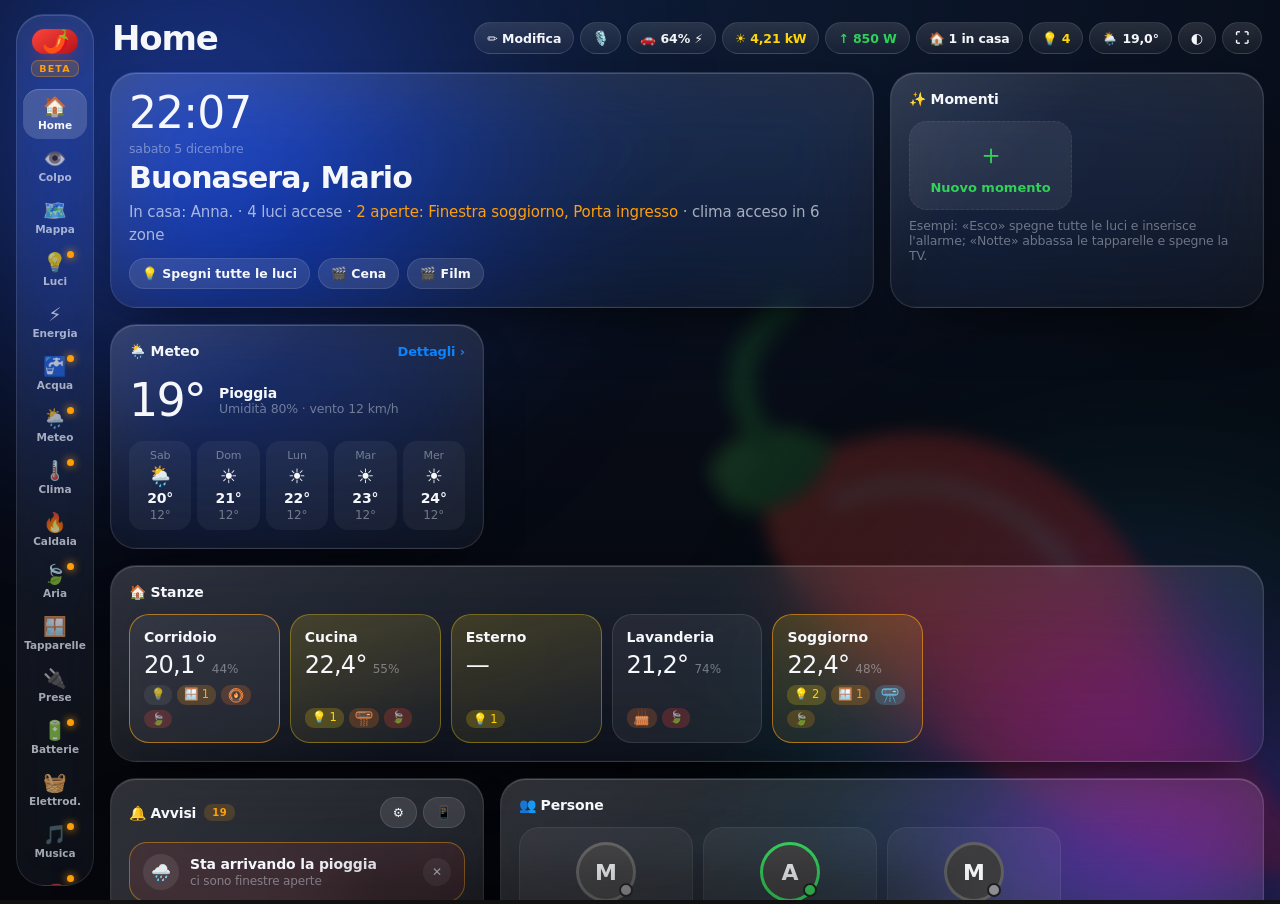
==== commit 928db66a: "0.7.52-dev: Sfondi e salvaschermi da scegliere (anche fotovoltaico in tempo reale) Co-Authored-By: C" ====
--- a/tools/mock/host.html
+++ b/tools/mock/host.html
@@ -515,6 +515,8 @@
   ENT["binary_sensor.meteoalarm"] = st(al === "no" ? "off" : "on", { friendly_name: "Meteoalarm", attribution: "Information provided by MeteoAlarm", ...(al === "no" ? {} : { awareness_level: L[0], awareness_type: L[1], headline: L[2], description: L[3],
     event: L[2], severity: L[0].split("; ")[2], certainty: "Likely", onset: iso(Date.now() - 2 * h), effective: iso(Date.now() - 3 * h), expires: iso(Date.now() + 20 * h), sender_name: "Servizio meteo di prova" }) }); }
 if (!localStorage.getItem("mockNoRadar")) ENT["camera.radar_pioggia"] = st("idle", { friendly_name: "Radar pioggia", entity_picture: "/tools/mock/radar-demo.svg?token=finto", supported_features: 0 });
+/* LS mockVia = espressione regolare: toglie tutte le entità finte il cui id le somiglia (es. "^sensor\\.f1_|rain_bird"), per provare «Cosa puoi aggiungere» (0.7.49) */
+{ const v = localStorage.getItem("mockVia"); if (v) { const re = new RegExp(v); for (const id of Object.keys(ENT)) if (re.test(id)) delete ENT[id]; } }
 /* LS mockEnt = { entity_id: [stato, {attributi}] | null (la toglie) } cambia gli stati finti; "@+5h" / "@-30m" negli attributi = adesso + 5 ore / − 30 minuti */
 for (const [id, v] of Object.entries(JSON.parse(localStorage.getItem("mockEnt") || "{}"))) {
   if (!v) { delete ENT[id]; continue; }
@@ -900,6 +902,14 @@
   if (!run.vad && run.byte > 16000 * 2 * 0.3) { run.vad = true; run.ev("stt-vad-start", { timestamp: 300 }); }
   if (run.byte > 16000 * 2 * 2.5 && !run.vadFine && !localStorage.getItem("mockAssistLungo")) { run.vadFine = true; run.ev("stt-vad-end", { timestamp: 2500 }); }
 } };
+/* energia che cambia (0.7.52): con mockEnVivo ogni 3 secondi produzione, consumo, batteria (anche la %) e rete si muovono come dal vero
+   (casa = sole + rete + batteria; il sole va su e giù, la casa ha i suoi picchi, la batteria carica quando avanza e scarica quando manca) */
+if (localStorage.getItem("mockEnVivo")) { let k = 0; setInterval(() => { k++;
+  const sol = Math.max(0, 4200 + 1400 * Math.sin(k / 6) + 300 * Math.sin(k * 1.7)), casa = 900 + 700 * Math.abs(Math.sin(k / 4)) + (k % 9 < 3 ? 1800 : 0);
+  const soc = Math.max(5, Math.min(100, +ENT["sensor.battery_soc"].s + (sol > casa ? .4 : -.4))), bat = soc >= 100 ? 0 : sol > casa ? -Math.min(1500, sol - casa) : Math.min(1200, casa - sol), rete = Math.round(casa - sol - bat);
+  const v = { "sensor.inverter_pv1_power": String(Math.round(sol * .43)), "sensor.inverter_pv2_power": (sol * .34 / 1000).toFixed(2), "sensor.inverter_pv3_power": String(Math.round(sol * .23)),
+    "sensor.battery_power": String(Math.round(bat)), "sensor.grid_power": String(rete), "sensor.battery_soc": soc.toFixed(1), "sensor.lavatrice_power": String(Math.round(300 + 500 * Math.abs(Math.sin(k / 3)))) };
+  const c = {}; for (const [id, x] of Object.entries(v)) if (ENT[id]) { ENT[id].s = x; c[id] = { "+": { s: x, lc: Date.now() / 1000 } }; } window.mockStati?.({ c }); }, 3000); }
 const conn = {
   socket: SOCKET,
   addEventListener() {}, subscribeEvents() { return Promise.resolve(() => {}); },
@@ -973,6 +983,13 @@
         ...(localStorage.getItem("mockNoAcqua") || localStorage.getItem("mockAcquaNoPrefs") ? [] : [{ type: "water", stat_energy_from: "sensor.contatore_acqua", number_energy_price: 2.1 }])], device_consumption: [] };
       case "recorder/statistics_during_period": { const out = {}; const st = new Date(m.start_time).getTime(), step = m.period === "hour" ? 3600e3 : m.period === "month" ? 30*864e5 : 864e5;
         for (const id of m.statistic_ids) { out[id] = [];
+          /* potenze ogni 5 minuti (0.7.52, salvaschermo «Consumi della casa»): sole a campana, casa con i picchi, batteria e rete di conseguenza */
+          if (m.period === "5minute") { const kw = ENT[id]?.a?.unit_of_measurement === "kW" ? 1000 : 1, q = { inverter_pv1_power: .43, inverter_pv2_power: .34, inverter_pv3_power: .23 }[id.split(".")[1]];
+            for (let x = Math.floor(st / 3e5) * 3e5, i = 0; x < Date.now(); x += 3e5, i++) { const h = new Date(x).getHours() + new Date(x).getMinutes() / 60;
+              const sol = Math.max(0, Math.sin((h - 7) / 11 * Math.PI)) * 5200, casa = 380 + 260 * Math.sin(i / 5) ** 2 + (h > 12 && h < 13.5 ? 1900 : 0) + (h > 19 && h < 21 ? 1400 : 0) + (i % 17 === 3 ? 1200 : 0);
+              const bat = sol > casa ? -Math.min(1500, sol - casa) : Math.min(900, casa - sol) * (h > 18 || h < 2 ? 1 : 0), rete = casa - sol - bat;
+              const v = q ? sol * q : id === "sensor.grid_power" ? rete : id === "sensor.battery_power" ? bat : null;
+              if (v != null) out[id].push({ start: x, mean: +(v / kw).toFixed(3) }); } continue; }
           /* aria (0.7.43): andamento intorno al valore di adesso, con il giorno e la notte */
           if (ARIA_STORIA[id] || /^sensor\.(aria_|purificatore_|radon_|waqi_)/.test(id)) { const b = parseFloat(ENT[id]?.s) || 1; for (let x = st, i = 0; x < Date.now(); x += step, i++) { const h = new Date(x).getHours(), f = .72 + .22 * Math.sin((h - 14) / 24 * 2 * Math.PI) + .08 * Math.sin(i * 1.7);
             out[id].push({ start: x, mean: +(b * f).toFixed(3), min: +(b * f * .86).toFixed(3), max: +(b * f * 1.14).toFixed(3) }); } continue; } if (id.includes("acqua")) { for (let x = st, i = 0; x < Date.now(); x += step, i++) { const g = new Date(x).getDay(); out[id].push({ start: x, change: m.period === "month" ? 8.6 + 1.6 * Math.sin(i / 2) + (new Date(x).getMonth() > 4 && new Date(x).getMonth() < 9 ? 2.4 : 0) : +(.24 + .07 * Math.sin(i * 1.3) + (g === 0 || g === 6 ? .09 : 0)).toFixed(3) }); } continue; }
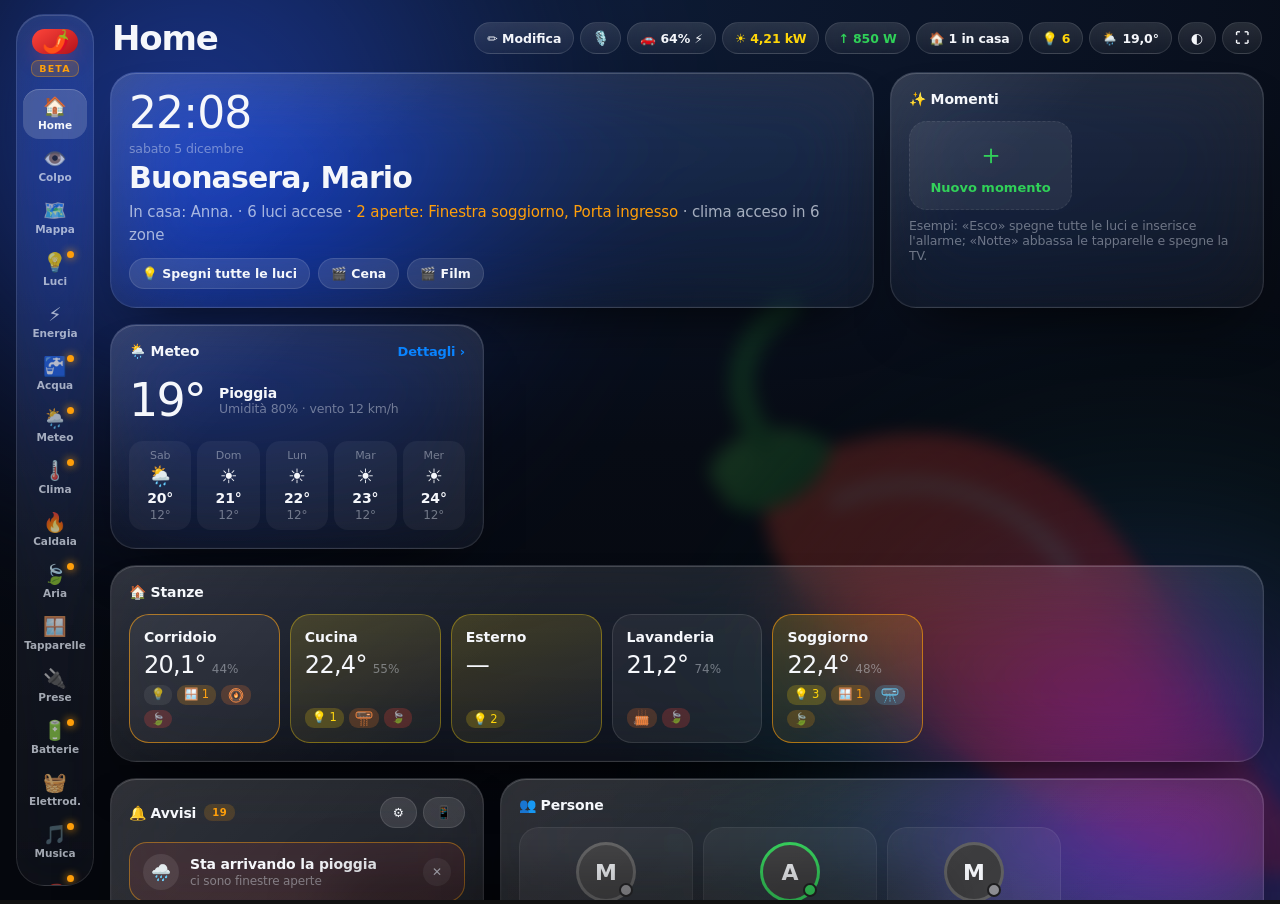
==== commit 7fdbdcaf: "0.7.54-dev: Natale — pagina delle luci di festa (Twinkly), sfondo e salvaschermo Co-Authored-By: Cla" ====
--- a/tools/mock/host.html
+++ b/tools/mock/host.html
@@ -55,6 +55,13 @@
   "light.cucina": st("off", { friendly_name: "Luce cucina", supported_color_modes: ["onoff"] }),
   /* luci 0.7.27: colori, effetti, gruppo (giardino), interruttore che comanda una luce (cantina) */
   "light.led_tv_soggiorno": st("on", { friendly_name: "LED TV soggiorno", brightness: 150, color_mode: "hs", supported_color_modes: ["color_temp", "hs"], hs_color: [262, 69], rgb_color: [132, 80, 255], min_color_temp_kelvin: 2000, max_color_temp_kelvin: 6500, effect_list: ["Nessuno", "Arcobaleno", "Respiro", "Candela", "Onda"], effect: "Nessuno" }),
+  /* Natale (0.7.54): albero Twinkly (luce con gli effetti e la sua modalità), presepe, stella e una presa con l'etichetta «Natale» */
+  "light.albero_di_natale_2": st("on", { friendly_name: "Albero di Natale", supported_color_modes: ["rgb"], color_mode: "rgb", rgb_color: [255, 190, 110], brightness: 204, supported_features: 4,
+    effect_list: ["0 Snake", "1 Vertical Flag", "2 Candy Cane", "3 Diagonal", "4 UpDown", "5 Color Explosion", "6 Horizontal Flag", "7 Glow", "8 Neve lenta"], effect: "2 Candy Cane" }),
+  "select.albero_di_natale_modalita": st("movie", { friendly_name: "Albero di Natale Modalità", options: ["color", "demo", "effect", "movie", "off", "playlist", "rt"] }),
+  "switch.presepe": st("off", { friendly_name: "Presepe" }),
+  "light.stella_balcone": st("on", { friendly_name: "Stella cometa balcone", supported_color_modes: ["onoff"], color_mode: "onoff" }),
+  "switch.presa_giardino": st("off", { friendly_name: "Presa giardino" }),
   "light.giardino_vialetto": st("off", { friendly_name: "Vialetto giardino", supported_color_modes: ["brightness"] }),
   "light.giardino_portico": st("on", { friendly_name: "Portico", brightness: 255, color_mode: "brightness", supported_color_modes: ["brightness"] }),
   "light.giardino": st("on", { friendly_name: "Luci giardino", brightness: 255, color_mode: "brightness", supported_color_modes: ["brightness"], entity_id: ["light.giardino_vialetto", "light.giardino_portico"] }),
@@ -577,6 +584,12 @@
   if (/^(plant|sensor|number)\.monstera/.test(e.ei)) { e.ai = "soggiorno"; e.di = "dev_pl_monstera"; e.pl = "plant"; }
   if (e.ei.startsWith("sensor.flower_care_")) { e.ai = "esterno"; e.di = "dev_flora"; e.pl = "xiaomi_ble"; if (e.ei.endsWith("_battery")) e.ec = 1; }
 }
+/* Natale (0.7.54): il Twinkly è un dispositivo in soggiorno; la presa del giardino ha l'etichetta «Natale» */
+for (const e of REG.entities) {
+  if (/albero_di_natale/.test(e.ei)) { e.pl = "twinkly"; e.di = "dev_twinkly"; e.ai = "soggiorno"; }
+  if (e.ei === "switch.presa_giardino") { e.ai = "esterno"; e.lb = ["festa"]; }
+  if (e.ei === "light.stella_balcone") e.ai = "esterno";
+}
 /* registro completo (data di creazione delle entità): il tablet ospite e un dispositivo disattivato sono nuovi di oggi */
 const REG_FULL = () => { const oggi = new Date(); oggi.setHours(0, 0, 0, 0); const prima = oggi.getTime() / 1000 - 40 * 86400;
   return [...REG.entities.map(e => ({ entity_id: e.ei, platform: e.pl || "demo", device_id: e.di, disabled_by: null, created_at: e.ei === "device_tracker.tablet_ospite" ? Date.now() / 1000 - 40 * 60 : prima })),
@@ -626,6 +639,7 @@
       if (d.brightness_pct != null) a.brightness = Math.round(d.brightness_pct * 2.55); else if (id.startsWith("light.") && a.brightness == null && (a.supported_color_modes || ["brightness"]).some(x => x !== "onoff")) a.brightness = 255;
       if (d.color_temp_kelvin) Object.assign(a, { color_mode: "color_temp", color_temp_kelvin: d.color_temp_kelvin, hs_color: [30, 60], rgb_color: d.color_temp_kelvin < 3500 ? [255, 180, 107] : d.color_temp_kelvin < 5000 ? [255, 228, 206] : [235, 238, 255] });
       if (d.hs_color) Object.assign(a, { color_mode: "hs", hs_color: d.hs_color, rgb_color: hsRgb(d.hs_color[0], d.hs_color[1]), color_temp_kelvin: null });
+      if (d.rgb_color) Object.assign(a, { color_mode: "rgb", rgb_color: d.rgb_color, hs_color: null });
       if (d.effect) a.effect = d.effect;
       if (!a.color_mode && a.supported_color_modes) a.color_mode = a.supported_color_modes[0];
     } else { a.brightness = null; a.color_mode = null; }
@@ -633,6 +647,10 @@
     (a.entity_id || []).forEach(x => fai(x, on));
   };
   ids.forEach(id => fai(id, m.service === "toggle" ? ENT[id]?.s !== "on" : m.service === "turn_on"));
+  /* Twinkly finto: un effetto passa in «movie», un colore in «color», spento in «off» */
+  const tw = ENT["select.albero_di_natale_modalita"];
+  if (tw && ids.includes("light.albero_di_natale_2") && ENT["light.albero_di_natale_2"].s !== "unavailable") {
+    tw.s = ENT["light.albero_di_natale_2"].s !== "on" ? "off" : d.effect ? "movie" : d.rgb_color ? "color" : tw.s === "off" ? "movie" : tw.s; ch["select.albero_di_natale_modalita"] = { "+": { s: tw.s } }; }
   setTimeout(() => window.mockStati?.({ c: ch }), 120);
 }
 /* musica (0.7.28): media di Home Assistant finti, brani generati qui (note semplici, in WAV) e copertine in tools/mock */
@@ -961,7 +979,7 @@
       case "nduja_dashboard/save_layout": LAYOUT = m.layout; localStorage.setItem("mockLayout", JSON.stringify(LAYOUT)); return { ok: true };
       case "config/entity_registry/list_for_display": return REG;
       case "config/entity_registry/list": return REG_FULL();
-      case "config/device_registry/list": return [{ id: "dev_cgrp", name: "Tutta la casa", manufacturer: "Google Inc.", model: "Google Cast Group" }, { id: "dev_g", name: "iPhone di Mario" }, { id: "dev_c", name: "iPhone di Anna" }, { id: "dev_a", name: "Ariston", manufacturer: "Ariston", model: "Caldaia demo" }, { id: "dev_otgw", name: "OpenTherm Gateway", manufacturer: "Demo", model: "OpenTherm Gateway" }, { id: "dev_tv", name: "TV soggiorno", manufacturer: "Samsung", model: "QE55 demo" }, { id: "dev_atv", name: "Apple TV soggiorno", manufacturer: "Apple", model: "Apple TV 4K" },
+      case "config/device_registry/list": return [{ id: "dev_twinkly", name: "Albero di Natale", manufacturer: "LEDWORKS", model: "Twinkly Strings" }, { id: "dev_cgrp", name: "Tutta la casa", manufacturer: "Google Inc.", model: "Google Cast Group" }, { id: "dev_g", name: "iPhone di Mario" }, { id: "dev_c", name: "iPhone di Anna" }, { id: "dev_a", name: "Ariston", manufacturer: "Ariston", model: "Caldaia demo" }, { id: "dev_otgw", name: "OpenTherm Gateway", manufacturer: "Demo", model: "OpenTherm Gateway" }, { id: "dev_tv", name: "TV soggiorno", manufacturer: "Samsung", model: "QE55 demo" }, { id: "dev_atv", name: "Apple TV soggiorno", manufacturer: "Apple", model: "Apple TV 4K" },
         { id: "dev_gtv", name: "Google TV cucina", manufacturer: "Google", model: "Chromecast with Google TV" }, { id: "dev_lg", name: "TV camera", manufacturer: "LG", model: "OLED demo" }, { id: "dev_rb", name: "Rain Bird", manufacturer: "Rain Bird", model: "ESP-ME demo" }, { id: "dev_hw", name: "Prato dietro", manufacturer: "Hunter", model: "Hydrawise zona" }, ...(localStorage.getItem("mockNoCar") ? [] : [{ id: "dev_car", name: "Model 3", manufacturer: "Tesla", model: "Model 3" }]),
         ...[["trv_soggiorno", "Termostatica soggiorno"], ["movimento_corridoio", "Sensore movimento corridoio"], ["fumo_cucina", "Rilevatore fumo cucina"], ["telecomando_ikea", "Telecomando IKEA"],
           ["serratura_ingresso", "Serratura ingresso"], ["allagamento_lavanderia", "Sensore allagamento lavanderia"], ["valvola_bagno", "Valvola termostatica bagno"], ["finestra", "Sensore finestra soggiorno"]].map(([k, name]) => ({ id: "dev_b_" + k, name })),
@@ -1011,8 +1029,8 @@
         return { url: brano(m.media_content_id), mime_type: "audio/wav" };
       case "auth/sign_path": return { path: /\/chat_foto\//.test(m.path) ? "/tools/mock/cam-hd.svg?authSig=finto" : m.path + "?authSig=finto" };
       case "get_config": return { version: "2026.10.1", location_name: "Casa", currency: localStorage.getItem("mockValuta") || "EUR" };
-      case "config/label_registry/list": return JSON.parse(localStorage.getItem("mockLabels") || "[]");
-      case "config/label_registry/create": { const L = JSON.parse(localStorage.getItem("mockLabels") || "[]"), l = { label_id: "nduja", name: m.name, icon: m.icon }; L.push(l); localStorage.setItem("mockLabels", JSON.stringify(L)); console.log("WS", JSON.stringify(m)); return l; }
+      case "config/label_registry/list": return JSON.parse(localStorage.getItem("mockLabels") || '[{"label_id":"festa","name":"Natale"}]');
+      case "config/label_registry/create": { const L = JSON.parse(localStorage.getItem("mockLabels") || '[{"label_id":"festa","name":"Natale"}]'), l = { label_id: "nduja", name: m.name, icon: m.icon }; L.push(l); localStorage.setItem("mockLabels", JSON.stringify(L)); console.log("WS", JSON.stringify(m)); return l; }
       case "config/entity_registry/get": return { entity_id: m.entity_id, labels: ["casa"], ...(m.entity_id.startsWith("media_player.ma_") ? { config_entry_id: "ma_finta", platform: "music_assistant" } : {}) };
       case "config/entity_registry/update": console.log("WS", JSON.stringify(m)); return { entity_entry: { entity_id: m.entity_id, labels: m.labels } };
       case "call_service":
@@ -1040,7 +1058,8 @@
         /* caldaia (0.7.37): acqua calda, modalità e circuito cambiano lo stato finto */
         if (["water_heater", "select", "climate"].includes(m.domain) && /^(set_temperature|set_operation_mode|select_option|set_hvac_mode|turn_on|turn_off)$/.test(m.service)) for (const id of [].concat(m.target?.entity_id || [])) { const e = ENT[id]; if (!e) continue; const d = m.service_data || {}, a = { ...e.a };
           if (m.service === "set_temperature") a.temperature = d.temperature; else if (m.service === "set_operation_mode") { a.operation_mode = d.operation_mode; e.s = d.operation_mode; }
-          else if (m.service === "select_option") e.s = d.option; else if (m.service === "set_hvac_mode") e.s = d.hvac_mode; else if (m.service === "turn_off") e.s = "off"; else if (m.service === "turn_on") e.s = m.domain === "climate" ? (a.hvac_modes || []).find(x => x !== "off") || "heat" : "on";
+          else if (m.service === "select_option") { e.s = d.option;
+            if (id === "select.albero_di_natale_modalita") { const L = ENT["light.albero_di_natale_2"]; L.s = d.option === "off" ? "off" : "on"; L.a = { ...L.a, brightness: d.option === "off" ? null : L.a.brightness || 204 }; setTimeout(() => window.mockStati?.({ c: { "light.albero_di_natale_2": { "+": { s: L.s, a: L.a } } } }), 120); } } else if (m.service === "set_hvac_mode") e.s = d.hvac_mode; else if (m.service === "turn_off") e.s = "off"; else if (m.service === "turn_on") e.s = m.domain === "climate" ? (a.hvac_modes || []).find(x => x !== "off") || "heat" : "on";
           e.a = a; setTimeout(() => window.mockStati?.({ c: { [id]: { "+": { s: e.s, a } } } }), 120); }
         /* Music Assistant finta: ricerca in un piccolo catalogo inventato, coda, riproduzione e passaggio della coda */
         if (m.domain === "music_assistant") { const r = mockMA(m); console.log("SVC", JSON.stringify(m)); return { response: r }; }
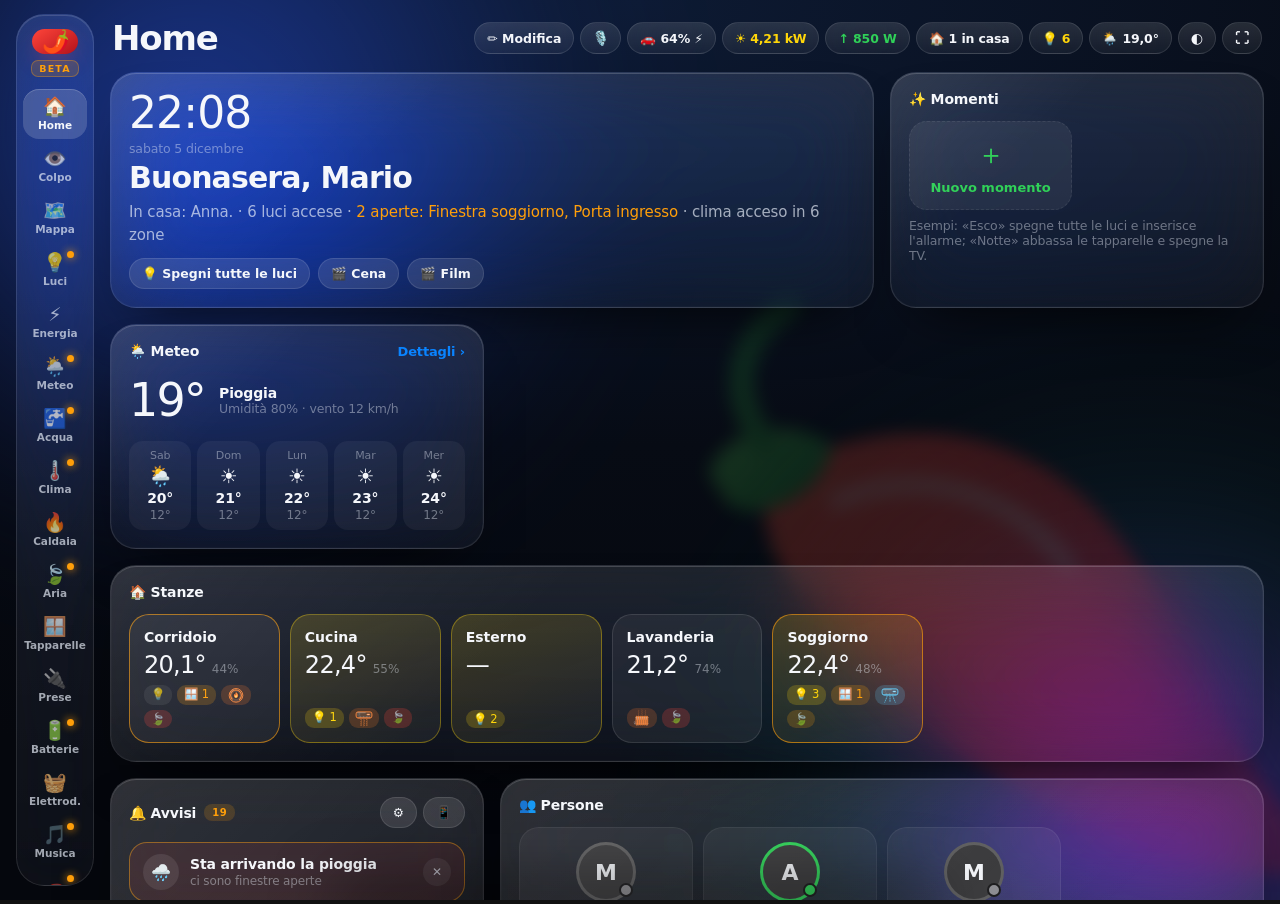
==== commit 242f08d6: "0.7.55-dev: Schede oggetto (1) — cancello, porta, robot, clima ed elettrodomestici disegnati e parla" ====
--- a/tools/mock/host.html
+++ b/tools/mock/host.html
@@ -236,6 +236,12 @@
   "cover.cancello": st("closed", { friendly_name: "Cancello", device_class: "gate", supported_features: 11 }, 2*H),
   "cover.garage": st("open", { friendly_name: "Porta garage", device_class: "garage", supported_features: 11 }, 420),
   "cover.basculante_cantina": st("opening", { friendly_name: "Basculante cantina", device_class: "garage", supported_features: 3 }, 5),
+  /* schede oggetto (0.7.55): «tieni aperto» della centralina del cancello; pausa, riprendi e sale della lavastoviglie (come Home Connect) */
+  "switch.cancello_tieni_aperto": st("off", { friendly_name: "Cancello Tieni aperto" }),
+  "button.lavastoviglie_pause_program": st("unknown", { friendly_name: "Lavastoviglie Pause program" }),
+  "button.lavastoviglie_resume_program": st("unknown", { friendly_name: "Lavastoviglie Resume program" }),
+  "binary_sensor.lavastoviglie_salt_nearly_empty": st("on", { friendly_name: "Lavastoviglie Sale quasi finito" }),
+  "binary_sensor.lavastoviglie_rinse_aid_nearly_empty": st("off", { friendly_name: "Lavastoviglie Brillantante quasi finito" }),
   "switch.cancelletto": st("off", { friendly_name: "Relè cancelletto" }),
   "binary_sensor.cancelletto_contatto": st("off", { friendly_name: "Contatto cancelletto" }, 3*H),
   "button.portone_condominio": st("unknown", { friendly_name: "Apriportone condominio" }),
@@ -584,6 +590,11 @@
   if (/^(plant|sensor|number)\.monstera/.test(e.ei)) { e.ai = "soggiorno"; e.di = "dev_pl_monstera"; e.pl = "plant"; }
   if (e.ei.startsWith("sensor.flower_care_")) { e.ai = "esterno"; e.di = "dev_flora"; e.pl = "xiaomi_ble"; if (e.ei.endsWith("_battery")) e.ec = 1; }
 }
+/* schede oggetto (0.7.55): il cancello e il suo «tieni aperto» sono lo stesso dispositivo; la lavastoviglie (presa, potenza, pulsanti, sale) anche */
+for (const e of REG.entities) {
+  if (/^(cover\.cancello|switch\.cancello_tieni_aperto)$/.test(e.ei)) { e.di = "dev_cancello"; e.ai = "esterno"; }
+  if (/^(sensor|switch|button|binary_sensor)\.lavastoviglie/.test(e.ei)) { e.di = "dev_lavast"; e.ai = "cucina"; }
+}
 /* Natale (0.7.54): il Twinkly è un dispositivo in soggiorno; la presa del giardino ha l'etichetta «Natale» */
 for (const e of REG.entities) {
   if (/albero_di_natale/.test(e.ei)) { e.pl = "twinkly"; e.di = "dev_twinkly"; e.ai = "soggiorno"; }
@@ -732,7 +743,7 @@
 function mockCover(m) {
   const d = m.service_data || {}, ids = [].concat(m.target?.entity_id || []);
   for (const id of ids) { const e = ENT[id]; if (!e || !id.startsWith("cover.") || e.s === "unavailable") continue;
-    const manda = () => { e.lc = Date.now() / 1000; window.mockStati?.({ c: { [id]: { "+": { s: e.s, a: e.a } } } }); }, conP = e.a.current_position != null;
+    const manda = () => { e.lc = Date.now() / 1000; window.mockStati?.({ c: { [id]: { "+": { s: e.s, a: e.a, lc: e.lc } } } }); }, conP = e.a.current_position != null;
     if (m.service === "set_cover_tilt_position") { e.a = { ...e.a, current_tilt_position: d.tilt_position }; manda(); continue; }
     if (m.service === "stop_cover") { clearInterval(MOV[id]); clearTimeout(MOV[id]); e.s = conP ? (e.a.current_position > 0 ? "open" : "closed") : "open"; manda(); continue; }
     const fine = m.service === "open_cover" ? 100 : m.service === "close_cover" ? 0 : m.service === "set_cover_position" ? d.position : m.service === "toggle" ? (e.s === "closed" ? 100 : 0) : null;
@@ -1015,6 +1026,11 @@
         return out; }
       /* aria (0.7.43): da quanto i sensori dell'aria hanno il valore di adesso (prima un valore normale) */
       case "history/history_during_period": { const out = {}, t0 = new Date(m.start_time).getTime() / 1000;
+        /* clima (0.7.55): gli ultimi 30 minuti con la temperatura della stanza che scende (soggiorno) o sale (cucina) */
+        if (m.no_attributes === false) { const ora = Date.now() / 1000, C = { "climate.soggiorno": [27, 25], "climate.cucina": [18.3, 19.5] };
+          for (const id of m.entity_ids || []) { const e = ENT[id], c = C[id]; if (!e || !c) continue;
+            out[id] = Array.from({ length: 7 }, (_, i) => ({ s: e.s, a: { ...e.a, current_temperature: Math.round((c[0] + (c[1] - c[0]) * i / 6) * 10) / 10 }, lu: ora - (6 - i) * 300 })); }
+          return out; }
         for (const id of m.entity_ids || []) { const q = ARIA_STORIA[id], e = ENT[id]; if (!q || !e) continue; const da = Date.now() / 1000 - q[1] * 60;
           out[id] = da > t0 ? [{ s: String(q[0]), lu: t0 }, { s: e.s, lu: da }] : [{ s: e.s, lu: t0 }]; }
         return out; }
@@ -1065,6 +1081,16 @@
         if (m.domain === "music_assistant") { const r = mockMA(m); console.log("SVC", JSON.stringify(m)); return { response: r }; }
         if (m.domain === "media_player" && ["media_pause", "media_stop"].includes(m.service)) for (const id of [].concat(m.target?.entity_id || [])) { const e = ENT[id]; if (!e) continue;
           e.s = m.service === "media_pause" ? "paused" : "idle"; setTimeout(() => window.mockStati?.({ c: { [id]: { "+": { s: e.s } } } }), 120); }
+        /* schede oggetto (0.7.55): serrature (con la chiave che gira) e robot cambiano davvero */
+        if (m.domain === "lock" && ["lock", "unlock", "open"].includes(m.service)) for (const id of [].concat(m.target?.entity_id || [])) { const e = ENT[id]; if (!e || e.s === "unavailable") continue;
+          const manda = () => { e.lc = Date.now() / 1000; window.mockStati?.({ c: { [id]: { "+": { s: e.s, lc: e.lc } } } }); };
+          e.s = { lock: "locking", unlock: "unlocking", open: "opening" }[m.service]; manda();
+          setTimeout(() => { e.s = { lock: "locked", unlock: "unlocked", open: "open" }[m.service]; manda(); if (m.service === "open") setTimeout(() => { e.s = "unlocked"; manda(); }, 5000); }, 1800); }
+        if (m.domain === "vacuum" || m.domain === "dreame_vacuum") for (const id of [].concat(m.target?.entity_id || [])) { const e = ENT[id]; if (!e) continue;
+          const manda = () => { e.lc = Date.now() / 1000; window.mockStati?.({ c: { [id]: { "+": { s: e.s, a: e.a, lc: e.lc } } } }); };
+          const nuovo = { start: "cleaning", pause: "paused", stop: "idle", return_to_base: "returning", vacuum_clean_segment: "cleaning", send_command: "cleaning" }[m.service]; if (!nuovo) continue;
+          clearTimeout(MOV[id]); e.s = nuovo; e.a = { ...e.a, status: nuovo }; manda();
+          if (nuovo === "returning") MOV[id] = setTimeout(() => { e.s = "docked"; e.a = { ...e.a, status: "charging", charging: true }; manda(); }, 9000); }
         /* tapparelle (0.7.42): si muovono davvero, un 5% ogni 350 ms (quelle senza posizione in 3 secondi) */
         if (m.domain === "cover") mockCover(m);
         /* aria (0.7.43): purificatori, umidificatori e deumidificatori cambiano davvero */
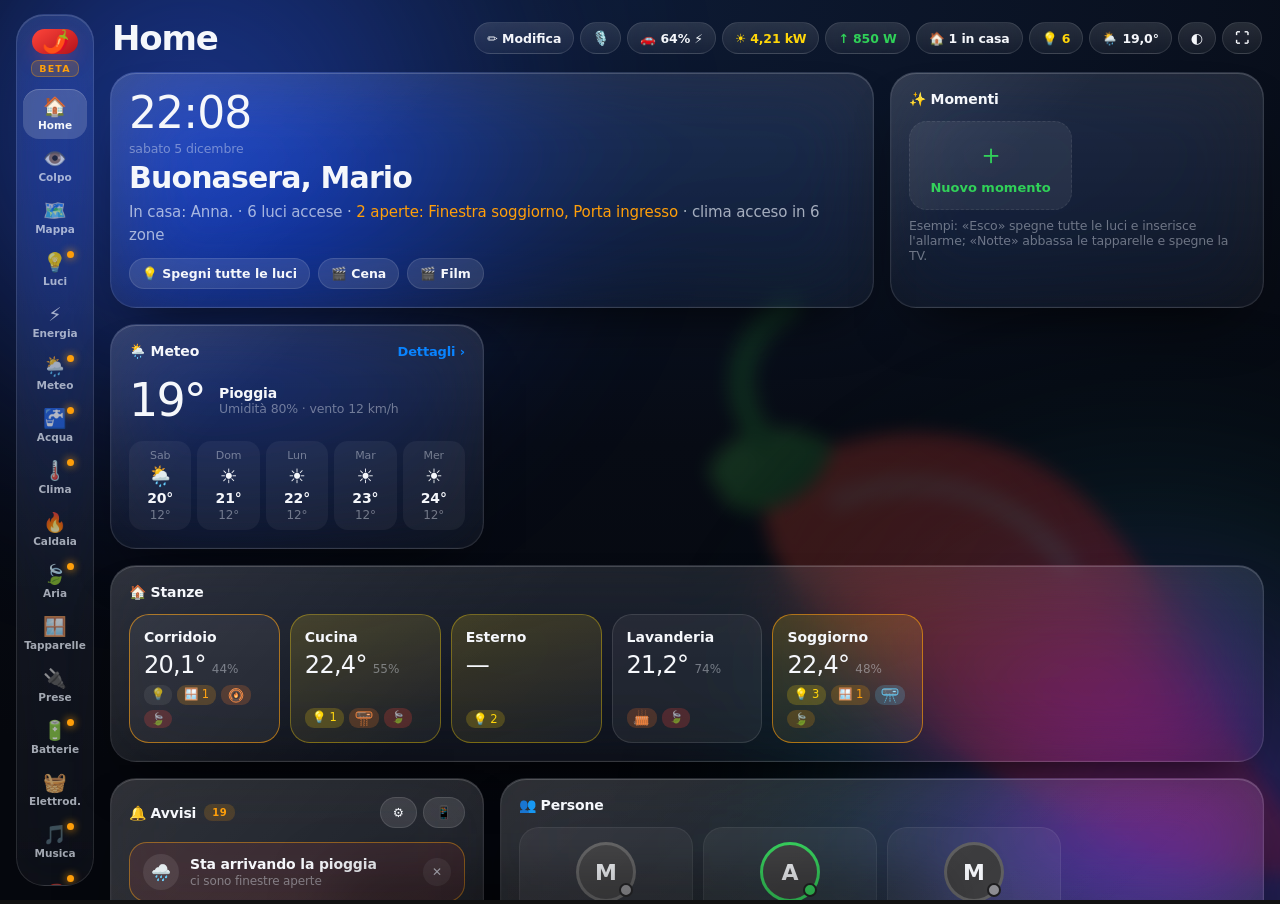
==== commit f7470860: "0.7.56-dev: Schede oggetto (2) — casse, TV e frasi ovunque Co-Authored-By: Claude Opus 5.5 <noreply@" ====
--- a/tools/mock/host.html
+++ b/tools/mock/host.html
@@ -273,19 +273,23 @@
   "automation.vecchia": st("off", { friendly_name: "Vecchia automazione", id: "789" }),
   "media_player.echo_cucina": st("playing", { friendly_name: "Echo cucina", supported_features: 318397, media_title: "Bohemian Rhapsody", media_artist: "Queen", volume_level: .35, entity_picture: "/custom_components/nduja_dashboard/frontend/img/chili.svg", source_list: ["Spotify","Radio"], source: "Spotify", shuffle: false, repeat: "off" }),
   /* musica 0.7.28: Sonos (sfoglia della cassa), Google Nest (cast), gruppo Google; Echo è di alexa_media (vedi REG) */
-  "media_player.sonos_soggiorno": st("paused", { friendly_name: "Sonos soggiorno", supported_features: 973375, media_title: "Notturno", media_artist: "Demo Trio", volume_level: .3, shuffle: false, repeat: "off", source_list: ["TV", "Linea"] }),
+  "media_player.sonos_soggiorno": st("paused", { friendly_name: "Sonos soggiorno", supported_features: 973375, media_title: "Notturno", media_artist: "Demo Trio", volume_level: .3, shuffle: false, repeat: "off", source_list: ["TV", "Linea"],
+    entity_picture: "/tools/mock/cover-b.svg", media_content_id: "x-sonos:notturno", group_members: ["media_player.sonos_soggiorno", "media_player.sonos_corridoio"] }),
+  /* schede oggetto 0.7.56: un secondo Sonos, unito a quello del soggiorno (group_members; media_player.join e unjoin cambiano i gruppi) */
+  "media_player.sonos_corridoio": st("paused", { friendly_name: "Sonos corridoio", supported_features: 973375, media_title: "Notturno", media_artist: "Demo Trio", volume_level: .22, shuffle: false, repeat: "off",
+    entity_picture: "/tools/mock/cover-b.svg", media_content_id: "x-sonos:notturno", group_members: ["media_player.sonos_soggiorno", "media_player.sonos_corridoio"] }),
   "media_player.nest_studio": st("idle", { friendly_name: "Nest Mini studio", supported_features: 152511, volume_level: .5 }),
   "media_player.casa_tutta": st("off", { friendly_name: "Tutta la casa", supported_features: 152511, volume_level: .4 }),
   /* Music Assistant 0.7.29: due casse di MA (mockNoMA le toglie: Music Assistant non installata) */
-  "media_player.ma_soggiorno": st("playing", { friendly_name: "Soggiorno MA", supported_features: 2544575, media_title: "Mattino lento", media_artist: "Demo Trio", media_album_name: "Album demo",
+  "media_player.ma_soggiorno": st("playing", { friendly_name: "Soggiorno MA", supported_features: 2544575 | 524288, media_title: "Mattino lento", media_artist: "Demo Trio", media_album_name: "Album demo",
     media_content_id: "library://track/12", media_content_type: "music", entity_picture: "/tools/mock/cover-a.svg", volume_level: .4, shuffle: false, repeat: "off", media_duration: 214, media_position: 63 }),
-  "media_player.ma_cucina": st("idle", { friendly_name: "Cucina MA", supported_features: 2544575, volume_level: .3, shuffle: false, repeat: "off" }),
+  "media_player.ma_cucina": st("idle", { friendly_name: "Cucina MA", supported_features: 2544575 | 524288, volume_level: .3, shuffle: false, repeat: "off" }),
   /* Media (0.7.30): TV Samsung con il suo telecomando, Apple TV, Google TV (Android TV Remote), LG webOS spenta, Harmony senza lettore */
   "media_player.tv_soggiorno": st("on", { friendly_name: "TV soggiorno", device_class: "tv", supported_features: 128|256|1024|4|8|2048|512|1|16384|16|32, volume_level: .18, is_volume_muted: false,
     source: "Netflix", app_name: "Netflix", source_list: ["TV", "HDMI 1", "HDMI 2", "Netflix", "YouTube", "Prime Video", "Disney+", "RaiPlay", "Mediaset Infinity", "DAZN", "Spotify", "Arte TV"] }),
   "remote.tv_soggiorno": st("on", { friendly_name: "TV soggiorno" }),
   "media_player.apple_tv_soggiorno": st("playing", { friendly_name: "Apple TV soggiorno", supported_features: 128|256|1|16384|16|32|512|2048|1024, media_title: "Il faro", media_series_title: "Serie demo",
-    media_content_type: "tvshow", entity_picture: "/tools/mock/cover-b.svg", app_name: "Apple TV", app_id: "com.apple.TVWatchList", source: "Apple TV", source_list: ["Apple TV", "Netflix", "YouTube", "RaiPlay", "Disney+", "Musica", "Foto"] }),
+    media_content_type: "tvshow", entity_picture: "/tools/mock/cover-b.svg", media_duration: 2580, media_position: 1210, media_position_updated_at: new Date(Date.now() - 60e3).toISOString(), app_name: "Apple TV", app_id: "com.apple.TVWatchList", source: "Apple TV", source_list: ["Apple TV", "Netflix", "YouTube", "RaiPlay", "Disney+", "Musica", "Foto"] }),
   "remote.apple_tv_soggiorno": st("on", { friendly_name: "Apple TV soggiorno" }),
   "media_player.google_tv_cucina": st("on", { friendly_name: "Google TV cucina", supported_features: 128|256|1024|8|512, app_id: "com.google.android.youtube.tv", app_name: "YouTube", volume_level: .3 }),
   "remote.google_tv_cucina": st("on", { friendly_name: "Google TV cucina", current_activity: "com.google.android.youtube.tv" }),
@@ -1050,6 +1054,8 @@
       case "config/entity_registry/get": return { entity_id: m.entity_id, labels: ["casa"], ...(m.entity_id.startsWith("media_player.ma_") ? { config_entry_id: "ma_finta", platform: "music_assistant" } : {}) };
       case "config/entity_registry/update": console.log("WS", JSON.stringify(m)); return { entity_entry: { entity_id: m.entity_id, labels: m.labels } };
       case "call_service":
+        /* ogni comando finisce in window.mockSvc («dominio.servizio {dati} → {destinazione}»): per controllare che i pulsanti chiamino i servizi giusti */
+        (window.mockSvc = window.mockSvc || []).push(m.domain + "." + m.service + " " + JSON.stringify(m.service_data || {}) + " → " + JSON.stringify(m.target || {}));
         if (m.domain === "calendar" && m.service === "get_events") { const ids = [].concat(m.target.entity_id); return { response: Object.fromEntries(ids.map(id => [id, { events: EV[id] || [] }])) }; }
         if (m.type === "recorder/statistic_during_period") return { change: 1.23 };
         /* mockPioggiaDomani: domani piove (prova dell'avviso dell'irrigazione) */
@@ -1097,6 +1103,19 @@
         if (["fan", "humidifier", "homeassistant", "number"].includes(m.domain)) mockAria(m);
         /* luci e interruttori: lo stato cambia davvero, come in Home Assistant (anche i membri dei gruppi) */
         if (["light", "switch"].includes(m.domain) && ["turn_on", "turn_off", "toggle"].includes(m.service)) mockLuci(m);
+        /* casse unite (0.7.56): join e unjoin cambiano group_members di tutte le casse coinvolte; chi si unisce suona quello che suona il gruppo */
+        if (m.domain === "media_player" && ["join", "unjoin"].includes(m.service)) {
+          const C = {}, gruppo = id => { const g = ENT[id]?.a.group_members; return Array.isArray(g) && g.length > 1 ? g : [id]; };
+          const metti = (g) => g.forEach(x => { const e = ENT[x]; if (!e) return; e.a = { ...e.a, group_members: g.length > 1 ? [...g] : [] }; C[x] = { "+": { s: e.s, a: e.a } }; });
+          const togli = x => { const g = gruppo(x).filter(y => y !== x); metti(g); metti([x]); };
+          if (m.service === "unjoin") [].concat(m.target?.entity_id || []).forEach(togli);
+          else for (const capo of [].concat(m.target?.entity_id || [])) { const nuovi = [].concat(m.service_data?.group_members || []).filter(x => x !== capo && ENT[x]);
+            nuovi.forEach(x => { if (gruppo(x).length > 1) togli(x); });
+            const g = [...new Set([...gruppo(capo), ...nuovi])], L = ENT[capo];
+            nuovi.forEach(x => { const e = ENT[x]; e.s = L.s; e.a = { ...e.a, media_title: L.a.media_title, media_artist: L.a.media_artist, entity_picture: L.a.entity_picture, media_content_id: L.a.media_content_id }; });
+            metti(g); }
+          console.log("SVC", JSON.stringify(m)); setTimeout(() => window.mockStati?.({ c: C }), 120);
+        }
         /* casse: play_media e play/pausa cambiano lo stato finto */
         if (m.domain === "media_player" && ["play_media", "media_play_pause"].includes(m.service) && !m.service_data?.enqueue) for (const id of [].concat(m.target?.entity_id || [])) { const e = ENT[id]; if (!e) continue;
           e.s = m.service === "play_media" ? "playing" : e.s === "playing" ? "paused" : "playing";
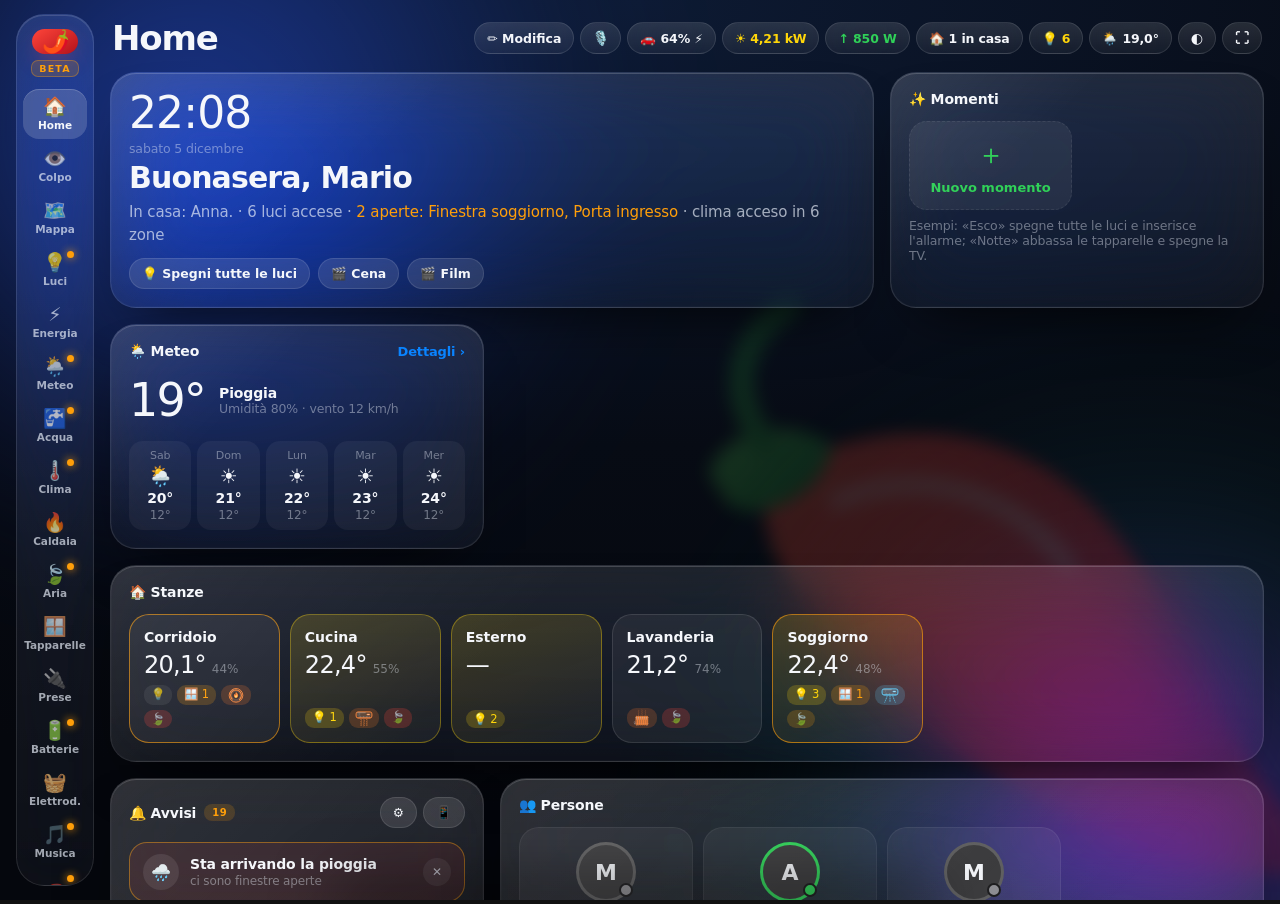
==== commit cd110f2d: "0.7.60-dev: Alexa: i tuoi Echo, volumi e messaggi Co-Authored-By: Claude Opus 5.5 <noreply@anthropic" ====
--- a/tools/mock/host.html
+++ b/tools/mock/host.html
@@ -271,7 +271,18 @@
   "automation.luci_giardino": st("on", { friendly_name: "Luci giardino al tramonto", id: "123", last_triggered: new Date(Date.now()-3600e3*20).toISOString() }),
   "automation.raccolta": st("on", { friendly_name: "Raccolta differenziata", id: "456", last_triggered: new Date(Date.now()-3600e3*3).toISOString() }),
   "automation.vecchia": st("off", { friendly_name: "Vecchia automazione", id: "789" }),
-  "media_player.echo_cucina": st("playing", { friendly_name: "Echo cucina", supported_features: 318397, media_title: "Bohemian Rhapsody", media_artist: "Queen", volume_level: .35, entity_picture: "/custom_components/nduja_dashboard/frontend/img/chili.svg", source_list: ["Spotify","Radio"], source: "Spotify", shuffle: false, repeat: "off" }),
+  "media_player.echo_cucina": st("playing", { friendly_name: "Echo cucina", supported_features: 318399, is_volume_muted: false, last_called: false, last_called_timestamp: Date.now() - 5 * 3600e3, last_called_summary: "metti i Queen", media_title: "Bohemian Rhapsody", media_artist: "Queen", volume_level: .35, entity_picture: "/custom_components/nduja_dashboard/frontend/img/chili.svg", source_list: ["Spotify","Radio"], source: "Spotify", shuffle: false, repeat: "off" }),
+  /* Alexa (0.7.60): Echo di Alexa Media Player con i modelli veri nel registro dei dispositivi (ALEXA qui sotto); last_called come in Alexa Media Player.
+     mockNoAlexaNotify: niente notify.alexa_media (solo quelli dei singoli Echo); mockProvaAlexa: pulsante «simula "Alexa"» sopra la plancia (anche window.mockAlexa(id, frase)) */
+  "media_player.echo_show_soggiorno": st("idle", { friendly_name: "Echo Show  di Mario Echo Show di Mario", supported_features: 318399, volume_level: .5, is_volume_muted: false, media_content_type: "idle", last_called: false, last_called_timestamp: Date.now() - 3 * 3600e3, last_called_summary: "che ore sono" }),
+  "media_player.echo_show_8_cucina": st("idle", { friendly_name: "Echo Show 8 di Mario", supported_features: 318399, volume_level: .4, is_volume_muted: false, media_content_type: "idle", last_called: true, last_called_timestamp: Date.now() - 40 * 60e3, last_called_summary: "accendi la luce della cucina" }),
+  "media_player.echo_pop_corridoio": st("idle", { friendly_name: "Echo Pop di Mario", supported_features: 318399, volume_level: .25, is_volume_muted: true, last_called: false, last_called_timestamp: null }),
+  "media_player.echo_studio_soggiorno": st("idle", { friendly_name: "Echo Studio di Mario", supported_features: 318399, volume_level: .3, is_volume_muted: false, last_called: false, last_called_timestamp: null }),
+  "media_player.ovunque": st("idle", { friendly_name: "Ovunque", supported_features: 318399, volume_level: .45, is_volume_muted: false, last_called: false, last_called_timestamp: null }),
+  "media_player.fire_tv_stick_di_mario": st("idle", { friendly_name: "Mario's Fire TV stick", supported_features: 318399, volume_level: .3, last_called: false, last_called_timestamp: null }),
+  "media_player.echo_auto_di_mario": st("idle", { friendly_name: "Echo Auto di Mario", supported_features: 318399, volume_level: .6, last_called: false, last_called_timestamp: null }),
+  "media_player.this_device": st("idle", { friendly_name: "This Device", supported_features: 318399, volume_level: .5, last_called: false, last_called_timestamp: null }),
+  "media_player.mario_s_ultimate_alexa": st("unavailable", { friendly_name: "Mario's Ultimate Alexa", supported_features: 318399 }),
   /* musica 0.7.28: Sonos (sfoglia della cassa), Google Nest (cast), gruppo Google; Echo è di alexa_media (vedi REG) */
   "media_player.sonos_soggiorno": st("paused", { friendly_name: "Sonos soggiorno", supported_features: 973375, media_title: "Notturno", media_artist: "Demo Trio", volume_level: .3, shuffle: false, repeat: "off", source_list: ["TV", "Linea"],
     entity_picture: "/tools/mock/cover-b.svg", media_content_id: "x-sonos:notturno", group_members: ["media_player.sonos_soggiorno", "media_player.sonos_corridoio"] }),
@@ -557,11 +568,15 @@
   "sensor.aria_lavanderia_umidita": [58, 190], "sensor.aria_soggiorno_co2": [700, 35], "sensor.radon_lavanderia": [170, 600] };
 /* acqua (0.7.44): prima della portata di adesso l'acqua era ferma */
 if (ENT["sensor.portata_acqua"] && ACQUA_M[0] > 0) ARIA_STORIA["sensor.portata_acqua"] = [0, ACQUA_M[1]];
+/* Alexa (0.7.60): modello di ogni Echo nel registro dei dispositivi, come lo scrive Alexa Media Player */
+const ALEXA = { "media_player.echo_cucina": "Echo Dot", "media_player.echo_show_soggiorno": "Echo Show 5", "media_player.echo_show_8_cucina": "Echo Show 8", "media_player.echo_pop_corridoio": "Echo Pop",
+  "media_player.echo_studio_soggiorno": "Echo Studio", "media_player.ovunque": "Speaker Group", "media_player.fire_tv_stick_di_mario": "Fire TV Stick", "media_player.echo_auto_di_mario": "Echo Auto",
+  "media_player.this_device": "Alexa Mobile Voice iOS", "media_player.mario_s_ultimate_alexa": "Ultimate Alexa" };
 const REG = { entities: Object.keys(ENT).map(id => ({ ei: id, ai: /soggiorno|tv_sogg/.test(id) ? "soggiorno" : /echo_cucina/.test(id) ? "cucina" : /soggiorno/.test(id) ? "soggiorno" : /^(cover\.(cancello|garage|basculante|tenda_sole)|switch\.cancellett|binary_sensor\.cancellett|button\.portone|camera\.(cortile|giardino|campanello)|light\.giardino)/.test(id) ? "esterno" : /corridoio|porta|ariston/.test(id) ? "corridoio" : /cucina/.test(id) ? "cucina" : /lavatric|asciugatric|lavanderia/.test(id) ? "lavanderia" : /forno|frigo|lavastov/.test(id) ? "cucina" : null,
   hb: id === "camera.cantina" || undefined,
   pl: /^(media_player|remote)\.tv_soggiorno$/.test(id) ? "samsungtv" : /apple_tv_/.test(id) ? "apple_tv" : /google_tv_/.test(id) ? "androidtv_remote" : id === "media_player.lg_camera" ? "webostv" : id === "remote.harmony_studio" ? "harmony" :
-    id.startsWith("media_player.ma_") ? "music_assistant" : id.includes("model_3") ? "tesla_fleet" : id === "media_player.echo_cucina" ? "alexa_media" : id.startsWith("media_player.sonos") ? "sonos" : /^media_player\.(nest|casa_tutta)/.test(id) ? "cast" : undefined,
-  di: /tv_soggiorno$/.test(id) && !/apple/.test(id) ? "dev_tv" : /apple_tv_/.test(id) ? "dev_atv" : /google_tv_/.test(id) ? "dev_gtv" : id === "media_player.lg_camera" ? "dev_lg" : id === "media_player.casa_tutta" ? "dev_cgrp" : id.includes("model_3") ? "dev_car" : id.startsWith("camera.campanello") ? "dev_bell" : id.startsWith("camera.giardino") ? "dev_reo" : id.startsWith("camera.cortile") ? "dev_cort" : id.includes("ambrogio") ? "dev_v" : id.includes("mario") ? "dev_g" : id.includes("anna") ? "dev_c" : id.includes("ariston") ? "dev_a" : null })) };
+    id.startsWith("media_player.ma_") ? "music_assistant" : id.includes("model_3") ? "tesla_fleet" : ALEXA[id] ? "alexa_media" : id.startsWith("media_player.sonos") ? "sonos" : /^media_player\.(nest|casa_tutta)/.test(id) ? "cast" : undefined,
+  di: ALEXA[id] ? "dev_ax_" + id.split(".")[1] : /tv_soggiorno$/.test(id) && !/apple/.test(id) ? "dev_tv" : /apple_tv_/.test(id) ? "dev_atv" : /google_tv_/.test(id) ? "dev_gtv" : id === "media_player.lg_camera" ? "dev_lg" : id === "media_player.casa_tutta" ? "dev_cgrp" : id.includes("model_3") ? "dev_car" : id.startsWith("camera.campanello") ? "dev_bell" : id.startsWith("camera.giardino") ? "dev_reo" : id.startsWith("camera.cortile") ? "dev_cort" : id.includes("ambrogio") ? "dev_v" : id.includes("mario") ? "dev_g" : id.includes("anna") ? "dev_c" : id.includes("ariston") ? "dev_a" : null })) };
 /* batterie (0.7.35): dispositivi e categoria «diagnostica» (ec: 1) come in Home Assistant */
 for (const e of REG.entities) {
   const m = e.ei.match(/^(?:sensor|binary_sensor|lock)\.(trv_soggiorno|movimento_corridoio|fumo_cucina|telecomando_ikea|serratura_ingresso|allagamento_lavanderia|valvola_bagno)/);
@@ -994,7 +1009,7 @@
       case "nduja_dashboard/save_layout": LAYOUT = m.layout; localStorage.setItem("mockLayout", JSON.stringify(LAYOUT)); return { ok: true };
       case "config/entity_registry/list_for_display": return REG;
       case "config/entity_registry/list": return REG_FULL();
-      case "config/device_registry/list": return [{ id: "dev_twinkly", name: "Albero di Natale", manufacturer: "LEDWORKS", model: "Twinkly Strings" }, { id: "dev_cgrp", name: "Tutta la casa", manufacturer: "Google Inc.", model: "Google Cast Group" }, { id: "dev_g", name: "iPhone di Mario" }, { id: "dev_c", name: "iPhone di Anna" }, { id: "dev_a", name: "Ariston", manufacturer: "Ariston", model: "Caldaia demo" }, { id: "dev_otgw", name: "OpenTherm Gateway", manufacturer: "Demo", model: "OpenTherm Gateway" }, { id: "dev_tv", name: "TV soggiorno", manufacturer: "Samsung", model: "QE55 demo" }, { id: "dev_atv", name: "Apple TV soggiorno", manufacturer: "Apple", model: "Apple TV 4K" },
+      case "config/device_registry/list": return [...Object.entries(ALEXA).map(([id, model]) => ({ id: "dev_ax_" + id.split(".")[1], name: ENT[id]?.a.friendly_name || id, manufacturer: "Amazon", model })), { id: "dev_twinkly", name: "Albero di Natale", manufacturer: "LEDWORKS", model: "Twinkly Strings" }, { id: "dev_cgrp", name: "Tutta la casa", manufacturer: "Google Inc.", model: "Google Cast Group" }, { id: "dev_g", name: "iPhone di Mario" }, { id: "dev_c", name: "iPhone di Anna" }, { id: "dev_a", name: "Ariston", manufacturer: "Ariston", model: "Caldaia demo" }, { id: "dev_otgw", name: "OpenTherm Gateway", manufacturer: "Demo", model: "OpenTherm Gateway" }, { id: "dev_tv", name: "TV soggiorno", manufacturer: "Samsung", model: "QE55 demo" }, { id: "dev_atv", name: "Apple TV soggiorno", manufacturer: "Apple", model: "Apple TV 4K" },
         { id: "dev_gtv", name: "Google TV cucina", manufacturer: "Google", model: "Chromecast with Google TV" }, { id: "dev_lg", name: "TV camera", manufacturer: "LG", model: "OLED demo" }, { id: "dev_rb", name: "Rain Bird", manufacturer: "Rain Bird", model: "ESP-ME demo" }, { id: "dev_hw", name: "Prato dietro", manufacturer: "Hunter", model: "Hydrawise zona" }, ...(localStorage.getItem("mockNoCar") ? [] : [{ id: "dev_car", name: "Model 3", manufacturer: "Tesla", model: "Model 3" }]),
         ...[["trv_soggiorno", "Termostatica soggiorno"], ["movimento_corridoio", "Sensore movimento corridoio"], ["fumo_cucina", "Rilevatore fumo cucina"], ["telecomando_ikea", "Telecomando IKEA"],
           ["serratura_ingresso", "Serratura ingresso"], ["allagamento_lavanderia", "Sensore allagamento lavanderia"], ["valvola_bagno", "Valvola termostatica bagno"], ["finestra", "Sensore finestra soggiorno"]].map(([k, name]) => ({ id: "dev_b_" + k, name })),
@@ -1010,7 +1025,8 @@
       case "config/floor_registry/list": return localStorage.getItem("mockPiani") ? [{ floor_id: "terra", name: "Piano terra", level: 0 }, { floor_id: "primo", name: "Primo piano", level: 1 }] : [];
       case "recorder/statistic_during_period": return { change: /gas/.test(m.statistic_id) ? (m.calendar?.period === "month" ? 61.3 : 2.84) : /acqua/.test(m.statistic_id) ? (m.calendar?.period === "month" ? 1.482 : 0.214) : 1.23 };
       case "config/auth/list": return [{ id: "u1", name: "Mario", is_owner: true, is_active: true, group_ids: ["system-admin"] }, { id: "u2", name: "Anna", is_active: true, group_ids: ["system-users"] }];
-      case "get_services": return { ...(localStorage.getItem("mockNoServPiante") ? {} : { nduja_dashboard: { leggi_casa: {} } }), notify: { mobile_app_telefono_demo: {}, mobile_app_iphone_di_mario: {}, mobile_app_iphone_di_anna: {}, persistent_notification: {} }, todo: { get_items: {}, add_item: {}, update_item: {} }, dreame_vacuum: { vacuum_clean_segment: {} }, rainbird: { start_irrigation: {} }, hydrawise: { start_watering: {}, suspend: {}, resume: {} } };
+      case "get_services": return { ...(localStorage.getItem("mockNoServPiante") ? {} : { nduja_dashboard: { leggi_casa: {} } }), notify: { mobile_app_telefono_demo: {}, mobile_app_iphone_di_mario: {}, mobile_app_iphone_di_anna: {}, persistent_notification: {},
+        ...(localStorage.getItem("mockNoAlexaNotify") ? {} : { alexa_media: {} }), ...Object.fromEntries(Object.keys(ALEXA).filter(id => !/ultimate/.test(id)).map(id => ["alexa_media_" + id.split(".")[1], {}])), alexa_media_last_called: {} }, todo: { get_items: {}, add_item: {}, update_item: {} }, dreame_vacuum: { vacuum_clean_segment: {} }, rainbird: { start_irrigation: {} }, hydrawise: { start_watering: {}, suspend: {}, resume: {} } };
       case "energy/get_prefs": return { energy_sources: [{ type: "grid", stat_energy_from: "sensor.imp", stat_energy_to: "sensor.exp", number_energy_price: 0.35, number_energy_price_export: 0.044 }, { type: "solar", stat_energy_from: "sensor.prod" },
         ...(localStorage.getItem("mockNoGas") ? [] : [{ type: "gas", stat_energy_from: "sensor.contatore_gas", ...(localStorage.getItem("mockGasNoPrezzo") ? {} : { number_energy_price: 1.05 }) }]),
         ...(localStorage.getItem("mockNoAcqua") || localStorage.getItem("mockAcquaNoPrefs") ? [] : [{ type: "water", stat_energy_from: "sensor.contatore_acqua", number_energy_price: 2.1 }])], device_consumption: [] };
@@ -1139,6 +1155,21 @@
   }
 };
 window.hassConnection = Promise.resolve({ conn, auth: { accessToken: "finto", expired: false } });
+/* Alexa (0.7.60): qualcuno dice «Alexa…» a un Echo. Come Alexa Media Player: last_called vero solo su quello, timestamp in ms e la frase detta */
+const FRASI_ALEXA = ["che tempo fa domani", "accendi la luce del soggiorno", "metti un timer di dieci minuti", "che ore sono", "aggiungi il latte alla lista della spesa"];
+let giroAlexa = 0;
+window.mockAlexa = (id, frase) => {
+  const casse = ["media_player.echo_show_8_cucina", "media_player.echo_show_soggiorno", "media_player.echo_cucina", "media_player.echo_pop_corridoio", "media_player.echo_studio_soggiorno"];
+  id = id || casse[giroAlexa++ % casse.length]; frase = frase || FRASI_ALEXA[giroAlexa % FRASI_ALEXA.length];
+  const c = {};
+  for (const x of Object.keys(ALEXA)) { const e = ENT[x]; if (!e || e.s === "unavailable") continue;
+    e.a = { ...e.a, last_called: x === id, ...(x === id ? { last_called_timestamp: Date.now(), last_called_summary: frase } : {}) }; c[x] = { "+": { a: e.a } }; }
+  window.mockStati?.({ c }); return id;
+};
+if (localStorage.getItem("mockProvaAlexa")) addEventListener("DOMContentLoaded", () => {
+  const b = document.createElement("button"); b.textContent = "🗣️ simula «Alexa»";
+  b.style.cssText = "position:fixed;left:50%;bottom:14px;transform:translateX(-50%);z-index:9;padding:9px 16px;border-radius:999px;border:0;background:#13b4ee;color:#fff;font:600 14px system-ui;box-shadow:0 6px 18px rgba(0,0,0,.4);cursor:pointer";
+  b.onclick = () => window.mockAlexa(); document.body.appendChild(b); });
 /* la plancia usa il fetch del suo iframe: intercetto le chiamate REST di Home Assistant */
 addEventListener("DOMContentLoaded", () => { const fr = document.getElementById("fr"); const aggancia = () => { const w = fr.contentWindow, f0 = w.fetch.bind(w); w.fetch = (u, o) => mockApi(u, o) || f0(u, o); };
   fr.addEventListener("load", aggancia); try { if (fr.contentWindow?.fetch) aggancia(); } catch {} });
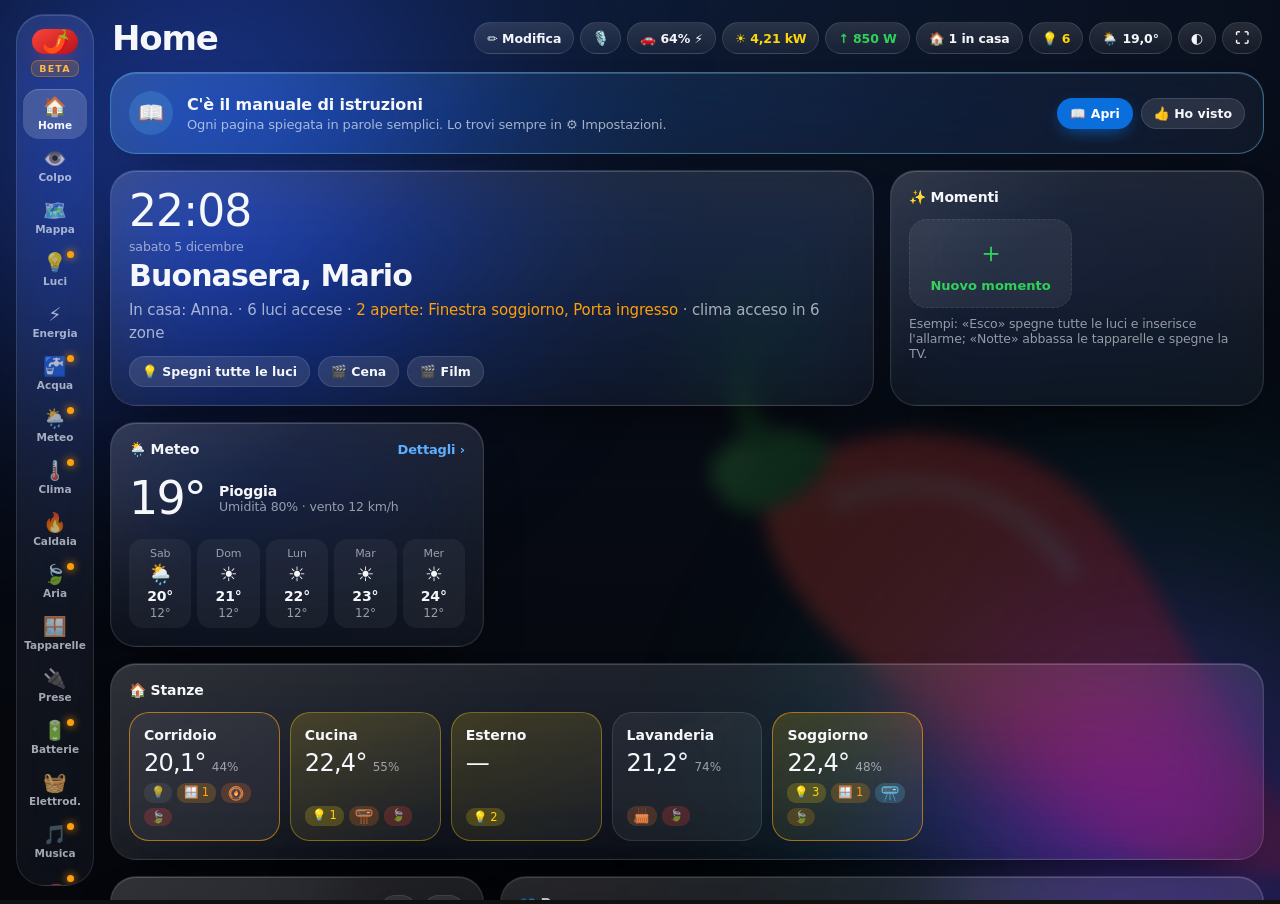
==== commit 0b5367ea: "0.7.62-dev: Casa di esempio, testo grande e contrasto alto - 🏡 Casa di esempio: il finto Home Assist" ====
--- a/tools/mock/host.html
+++ b/tools/mock/host.html
@@ -1,1177 +1,23 @@
 <!doctype html><html lang="it"><head><meta charset="utf-8"><style>html,body{margin:0;height:100%;background:#111}iframe{border:0;width:100%;height:100%}</style></head><body>
 <home-assistant></home-assistant>
 <script>
-const now = Date.now()/1000, H = 3600;
-const st = (s, a = {}, ago = 600) => ({ s, a, lc: now - ago });
-/* liste (0.7.39), dati inventati: tre liste todo.* con voci, scadenze e funzioni diverse (supported_features come in Home Assistant).
-   Le voci cambiano con i servizi todo.* e todo/item/move; todo/item/subscribe le manda in tempo reale. mockNoTodoSub: niente abbonamento (si usa todo/item/list). */
-const gg = n => { const d = new Date(); d.setDate(d.getDate() + n); return d.getFullYear() + "-" + String(d.getMonth() + 1).padStart(2, "0") + "-" + String(d.getDate()).padStart(2, "0"); };
-const ggh = (n, h, m = 0) => { const d = new Date(); d.setDate(d.getDate() + n); d.setHours(h, m, 0, 0); return d.toISOString(); };
-let TODO_N = 100;
-const vt = (summary, x = {}) => ({ uid: String(++TODO_N), summary, status: "needs_action", ...x });
-const TODO = {
-  "todo.shopping_list": [vt("Latte"), vt("Pane", { description: "integrale" }), vt("Uova"), vt("Pomodorini"), vt("Banane"), vt("Mozzarella", { description: "2 da 125 g" }), vt("Petto di pollo"),
-    vt("Spaghetti"), vt("Acqua frizzante"), vt("Detersivo piatti"), vt("Carta igienica"), vt("Lettiera gatto"), vt("Caffè", { status: "completed" }), vt("Shampoo", { status: "completed" })],
-  "todo.cose_da_fare": [vt("Pagare la bolletta della luce", { due: gg(-1) }), vt("Prenotare il tagliando dell'auto", { due: ggh(0, 18) }), vt("Chiamare l'idraulico", { due: gg(1), description: "perdita sotto il lavello" }),
-    vt("Rinnovare l'assicurazione di casa", { due: gg(12) }), vt("Regalo per la nonna", { description: "domenica a pranzo" }), vt("Sistemare la cantina"), vt("Ritirare la raccomandata", { status: "completed", due: gg(-2) })],
-  "todo.commissioni": [vt("Restituire il libro in biblioteca", { due: gg(3) }), vt("Portare le scarpe dal calzolaio")],
-  /* scadenze (0.7.40): categoria, ripetizione e importo nella descrizione, come le scrive la plancia */
-  "todo.scadenze": [vt("Bolletta della luce", { due: gg(-2), description: "🏷️ Bollette · 🔁 Ogni 2 mesi · 💰 82,40 €" }), vt("Revisione auto", { due: gg(0), description: "🏷️ Auto · 🔁 Ogni 2 anni\nofficina Rossi, via Roma 12" }),
-    vt("Dentista, controllo", { due: ggh(1, 16, 30), description: "🏷️ Salute\nportare la tessera sanitaria" }), vt("Rata del condominio", { due: gg(3), description: "🏷️ Casa · 🔁 Ogni 3 mesi · 💰 210,00 €" }),
-    vt("Netflix", { due: gg(5), description: "🏷️ Abbonamenti · 🔁 Ogni mese · 💰 13,99 €" }), vt("Compleanno di Anna", { due: gg(12), description: "🏷️ Altro · 🔁 Ogni anno" }),
-    vt("Bollo auto", { due: gg(20), description: "🏷️ Auto · 🔁 Ogni anno · 💰 247,00 €" }), vt("Rinnovo carta d'identità", { due: gg(150), description: "🏷️ Documenti" }),
-    vt("Garanzia della lavatrice", { description: "🏷️ Documenti\nscontrino nel cassetto dello studio" }), vt("Assicurazione casa", { status: "completed", due: gg(-6), description: "🏷️ Casa · 💰 186,00 €" })],
-};
-const TODO_F = { "todo.shopping_list": 79, "todo.cose_da_fare": 127, "todo.commissioni": 95, "todo.scadenze": 127 };
-/* mockNoScadenze: niente lista delle scadenze (prova di «Crea la lista Scadenze»; mockNoFlow = Local To-do non si può creare da qui) */
-if (localStorage.getItem("mockNoScadenze")) delete TODO["todo.scadenze"];
-const TODO_SUB = {};
-const nTodo = id => String(TODO[id].filter(x => x.status !== "completed").length);
-/* acqua (0.7.44): [portata adesso in L/min, da quanti minuti] */
-const ACQUA_M = { perdita: [0.6, 135], doccia: [8.4, 6], ferma: [0, 50] }[localStorage.getItem("mockAcqua") || "perdita"] || [0.6, 135];
-const ENT = {
-  "zone.home": st("2", { friendly_name: "Casa", latitude: 41.89, longitude: 12.49 }),
-  "person.mario": st("Lavoro", { friendly_name: "Mario", user_id: "u1", latitude: 41.95, longitude: 12.52, device_trackers: ["device_tracker.apple_watch", "device_tracker.iphone_di_mario"] }, 3.2*H),
-  "person.anna": st("home", { friendly_name: "Anna", user_id: "u2", latitude: 41.89, longitude: 12.49, device_trackers: ["device_tracker.iphone_di_anna"] }, 5*H),
-  "person.marco": st("not_home", { friendly_name: "Marco", user_id: "u3", latitude: 41.9, longitude: 12.5, device_trackers: [] }, 26*H),
-  /* lista della spesa (chat 0.7.38: «condividi un elemento della lista») */
-  "todo.shopping_list": st(nTodo("todo.shopping_list"), { friendly_name: "Lista della spesa", supported_features: TODO_F["todo.shopping_list"] }),
-  "todo.cose_da_fare": st(nTodo("todo.cose_da_fare"), { friendly_name: "Cose da fare", supported_features: TODO_F["todo.cose_da_fare"] }),
-  "todo.commissioni": st(nTodo("todo.commissioni"), { friendly_name: "Commissioni", supported_features: TODO_F["todo.commissioni"] }),
-  ...(TODO["todo.scadenze"] ? { "todo.scadenze": st(nTodo("todo.scadenze"), { friendly_name: "Scadenze", supported_features: 127 }) } : {}),
-  "zone.lavoro": st("1", { friendly_name: "Lavoro" }),
-  "device_tracker.iphone_di_mario": st("Lavoro", { source_type: "gps", friendly_name: "iPhone di Mario" }),
-  "device_tracker.apple_watch": st("Lavoro", { source_type: "gps", friendly_name: "Apple Watch" }),
-  "sensor.iphone_di_mario_battery_level": st("64", { device_class: "battery", unit_of_measurement: "%", friendly_name: "iPhone di Mario Battery Level" }),
-  "sensor.iphone_di_mario_battery_state": st("Charging", { friendly_name: "iPhone di Mario Battery State" }),
-  "device_tracker.iphone_di_anna": st("home", { source_type: "gps", friendly_name: "iPhone di Anna" }),
-  "sensor.iphone_di_anna_battery_level": st("14", { device_class: "battery", unit_of_measurement: "%", friendly_name: "iPhone di Anna Battery Level" }),
-  "sensor.iphone_di_anna_battery_state": st("Not Charging", { friendly_name: "iPhone di Anna Battery State" }),
-  "weather.f1_weather": st("sunny", { friendly_name: "F1 Weather", temperature: 34, humidity: 30 }),
-  "weather.forecast_casa": st("rainy", { friendly_name: "Forecast Casa", temperature: 19, humidity: 80, wind_speed: 12, wind_speed_unit: "km/h", wind_bearing: 315, wind_gust_speed: 27.4,
-    pressure: 1008.4, pressure_unit: "hPa", dew_point: 15.4, cloud_coverage: 92, uv_index: 1, visibility: 9.5, visibility_unit: "km", temperature_unit: "°C", precipitation_unit: "mm",
-    supported_features: 3, attribution: "Dati meteo inventati per le prove di 'Nduja" }),
-  "light.soggiorno": st("on", { friendly_name: "Lampadario soggiorno", brightness: 200, color_mode: "color_temp", supported_color_modes: ["color_temp"], color_temp_kelvin: 2900, min_color_temp_kelvin: 2200, max_color_temp_kelvin: 6500, rgb_color: [255, 176, 102] }),
-  "light.cucina": st("off", { friendly_name: "Luce cucina", supported_color_modes: ["onoff"] }),
-  /* luci 0.7.27: colori, effetti, gruppo (giardino), interruttore che comanda una luce (cantina) */
-  "light.led_tv_soggiorno": st("on", { friendly_name: "LED TV soggiorno", brightness: 150, color_mode: "hs", supported_color_modes: ["color_temp", "hs"], hs_color: [262, 69], rgb_color: [132, 80, 255], min_color_temp_kelvin: 2000, max_color_temp_kelvin: 6500, effect_list: ["Nessuno", "Arcobaleno", "Respiro", "Candela", "Onda"], effect: "Nessuno" }),
-  /* Natale (0.7.54): albero Twinkly (luce con gli effetti e la sua modalità), presepe, stella e una presa con l'etichetta «Natale» */
-  "light.albero_di_natale_2": st("on", { friendly_name: "Albero di Natale", supported_color_modes: ["rgb"], color_mode: "rgb", rgb_color: [255, 190, 110], brightness: 204, supported_features: 4,
-    effect_list: ["0 Snake", "1 Vertical Flag", "2 Candy Cane", "3 Diagonal", "4 UpDown", "5 Color Explosion", "6 Horizontal Flag", "7 Glow", "8 Neve lenta"], effect: "2 Candy Cane" }),
-  "select.albero_di_natale_modalita": st("movie", { friendly_name: "Albero di Natale Modalità", options: ["color", "demo", "effect", "movie", "off", "playlist", "rt"] }),
-  "switch.presepe": st("off", { friendly_name: "Presepe" }),
-  "light.stella_balcone": st("on", { friendly_name: "Stella cometa balcone", supported_color_modes: ["onoff"], color_mode: "onoff" }),
-  "switch.presa_giardino": st("off", { friendly_name: "Presa giardino" }),
-  "light.giardino_vialetto": st("off", { friendly_name: "Vialetto giardino", supported_color_modes: ["brightness"] }),
-  "light.giardino_portico": st("on", { friendly_name: "Portico", brightness: 255, color_mode: "brightness", supported_color_modes: ["brightness"] }),
-  "light.giardino": st("on", { friendly_name: "Luci giardino", brightness: 255, color_mode: "brightness", supported_color_modes: ["brightness"], entity_id: ["light.giardino_vialetto", "light.giardino_portico"] }),
-  "switch.luce_cantina": st("off", { friendly_name: "Luce cantina" }),
-  "switch.relay_1": st("off", { friendly_name: "Relè 1", device_class: "switch" }),
-  "climate.soggiorno": st("cool", { friendly_name: "Clima soggiorno", current_temperature: 25, temperature: 23, hvac_modes: ["off","cool","heat","dry","fan_only","auto"], hvac_action: "cooling", fan_mode: "high", fan_modes: ["auto","low","medium","high"] }),
-  /* clima animato (0.7.25): split che scalda piano, termostato, radiatore a riposo, deumidificatore, split spento */
-  "climate.cucina": st("heat", { friendly_name: "Split cucina", current_temperature: 19.5, temperature: 21, hvac_modes: ["off","cool","heat","dry","fan_only"], fan_mode: "low", fan_modes: ["low","medium","high"] }),
-  "climate.termostato_corridoio": st("heat", { friendly_name: "Termostato corridoio", current_temperature: 19.8, temperature: 20.5, hvac_modes: ["off","heat"], hvac_action: "heating" }),
-  "climate.radiatore_lavanderia": st("heat", { friendly_name: "Radiatore lavanderia", current_temperature: 21.2, temperature: 21, hvac_modes: ["off","heat"], hvac_action: "idle" }),
-  "climate.deumidificatore_lavanderia": st("dry", { friendly_name: "Deumidificatore lavanderia", current_temperature: 21, hvac_modes: ["off","dry","fan_only"], fan_mode: "2", fan_modes: ["1","2","3"] }),
-  "climate.camera_ospiti": st("off", { friendly_name: "Clima esterno veranda", current_temperature: 17, temperature: 22, hvac_modes: ["off","cool","heat","fan_only"] }),
-  "binary_sensor.finestra_soggiorno": st("on", { device_class: "window", friendly_name: "Finestra soggiorno" }, 1500),
-  "binary_sensor.porta_ingresso": st("on", { device_class: "door", friendly_name: "Porta ingresso" }, 1500),
-  "sensor.temp_soggiorno": st("22.4", { device_class: "temperature", unit_of_measurement: "°C", friendly_name: "Temperatura soggiorno", state_class: "measurement" }),
-  /* caldaia (0.7.37), dati inventati: caldaia «Ariston» finta (integrazione ariston, dispositivo dev_a) con fiamma, modulazione, mandata e ritorno, pressione, esterna,
-     modalità estate/inverno, mandata impostata, un circuito (climate: esce dal Clima), una zona che è un termostato vero (resta nel Clima), acqua calda (water_heater) e pompa.
-     mockCaldaia: "off" (ferma), "acs" (acqua calda in uso), "otgw" (al posto della Ariston un OpenTherm Gateway, con i sensori «diagnostici»);
-     mockCaldaiaErr: errore e pressione bassa; mockNoCaldaia: nessuna caldaia; mockNoGas: niente contatore del gas */
-  ...(() => { if (localStorage.getItem("mockNoCaldaia")) return {};
-    const M = localStorage.getItem("mockCaldaia") || "", err = localStorage.getItem("mockCaldaiaErr"), ferma = M === "off", acs = M === "acs", on = !ferma;
-    const T = (v, n, x = {}) => st(String(v), { device_class: "temperature", unit_of_measurement: "°C", state_class: "measurement", friendly_name: n, ...x }, 300);
-    if (M === "otgw") return {
-      "climate.otgw_thermostat": st("heat", { friendly_name: "OpenTherm Gateway Thermostat", current_temperature: 20.1, temperature: 20.5, hvac_modes: ["heat"], hvac_action: on ? "heating" : "idle", min_temp: 1, max_temp: 30, target_temp_step: 0.5 }),
-      "binary_sensor.otgw_flame": st(on ? "on" : "off", { friendly_name: "OpenTherm Gateway Flame" }, 240),
-      "binary_sensor.otgw_central_heating_1": st(on && !acs ? "on" : "off", { friendly_name: "OpenTherm Gateway Central heating 1" }),
-      "binary_sensor.otgw_central_heating_2": st("off", { friendly_name: "OpenTherm Gateway Central heating 2" }),
-      "binary_sensor.otgw_hot_water": st(acs ? "on" : "off", { friendly_name: "OpenTherm Gateway Hot water" }),
-      "binary_sensor.otgw_dhw_present": st("on", { friendly_name: "OpenTherm Gateway DHW present" }),
-      "binary_sensor.otgw_fault_indication": st(err ? "on" : "off", { device_class: "problem", friendly_name: "OpenTherm Gateway Fault indication" }, 900),
-      "binary_sensor.otgw_low_water_pressure": st(err ? "on" : "off", { device_class: "problem", friendly_name: "OpenTherm Gateway Low water pressure" }, 900),
-      "binary_sensor.otgw_service_required": st("off", { device_class: "problem", friendly_name: "OpenTherm Gateway Service required" }),
-      "sensor.otgw_boiler_water_temperature": T(on ? 48 : 31, "OpenTherm Gateway Boiler water temperature"),
-      "sensor.otgw_return_water_temperature": T(on ? 39 : 29, "OpenTherm Gateway Return water temperature"),
-      "sensor.otgw_relative_modulation_level": st(on ? "35" : "0", { unit_of_measurement: "%", state_class: "measurement", friendly_name: "OpenTherm Gateway Relative modulation level" }),
-      "sensor.otgw_ch_water_pressure": st(err ? "0.6" : "1.2", { device_class: "pressure", unit_of_measurement: "bar", state_class: "measurement", friendly_name: "OpenTherm Gateway Central heating water pressure" }),
-      "sensor.otgw_control_setpoint": T(on ? 52 : 10, "OpenTherm Gateway Control setpoint"),
-      "sensor.otgw_max_ch_water_setpoint": T(70, "OpenTherm Gateway Max CH water setpoint"),
-      "sensor.otgw_dhw_temperature": T(acs ? 43 : 47, "OpenTherm Gateway DHW temperature"),
-      "sensor.otgw_dhw_setpoint": T(50, "OpenTherm Gateway DHW setpoint"),
-      "sensor.otgw_outside_temperature": T(8, "OpenTherm Gateway Outside temperature"),
-      "sensor.otgw_oem_fault_code": st(err ? "37" : "0", { friendly_name: "OpenTherm Gateway OEM fault code" }, 900),
-    };
-    return {
-      "sensor.ariston_ch_flow_temp": T(on ? 52 : 34, "Ariston CH flow"),
-      "sensor.ariston_ch_return_temp": T(on ? 41 : 32, "Ariston CH return"),
-      "binary_sensor.ariston_flame": st(on ? "on" : "off", { friendly_name: "Ariston Flame" }, 420),
-      "sensor.ariston_burner_modulation": st(on ? (acs ? "88" : "64") : "0", { unit_of_measurement: "%", state_class: "measurement", friendly_name: "Ariston Burner modulation" }),
-      "sensor.ariston_ch_pressure": st(err ? "0.7" : "1.4", { device_class: "pressure", unit_of_measurement: "bar", state_class: "measurement", friendly_name: "Ariston CH pressure" }),
-      "sensor.ariston_outside_temperature": T(9.5, "Ariston Outside temperature"),
-      "binary_sensor.ariston_pump": st(on ? "on" : "off", { friendly_name: "Ariston Pump" }),
-      "binary_sensor.ariston_dhw_active": st(acs ? "on" : "off", { friendly_name: "Ariston DHW active" }),
-      "select.ariston_plant_mode": st("winter", { friendly_name: "Ariston Plant mode", options: ["summer", "winter", "heating_only", "off"] }),
-      "number.ariston_ch_flow_setpoint": st("55", { friendly_name: "Ariston CH flow setpoint", min: 20, max: 80, step: 1, unit_of_measurement: "°C" }),
-      "climate.caldaia_circuito": st("heat", { friendly_name: "Caldaia circuito riscaldamento", current_temperature: on ? 52 : 34, temperature: 55, min_temp: 20, max_temp: 80, target_temp_step: 1, hvac_modes: ["off", "heat"], hvac_action: on && !acs ? "heating" : "idle" }),
-      "climate.ariston_zona_1": st("heat", { friendly_name: "Ariston Zona giorno", current_temperature: 20.4, temperature: 21, min_temp: 5, max_temp: 30, target_temp_step: 0.5, hvac_modes: ["off", "heat", "auto"], hvac_action: on && !acs ? "heating" : "idle" }),
-      "water_heater.ariston": st("comfort", { friendly_name: "Ariston Acqua calda", current_temperature: acs ? 44 : 48, temperature: 50, min_temp: 40, max_temp: 65, target_temp_step: 1, operation_list: ["off", "comfort", "eco", "boost"], operation_mode: "comfort", supported_features: 3 }),
-      "sensor.ariston_errore": st(err ? "E99" : "0", { friendly_name: "Ariston Errore", ...(err ? { description: "Errore inventato di prova: bruciatore in blocco" } : {}) }, 900),
-    };
-  })(),
-  ...(localStorage.getItem("mockNoGas") ? {} : { "sensor.contatore_gas": st("1834.512", { device_class: "gas", unit_of_measurement: "m³", state_class: "total_increasing", friendly_name: "Contatore gas" }, 180) }),
-  /* acqua e gas (0.7.44), dati inventati: contatore dell'acqua in m³ e portata in L/min (mockAcqua = perdita | doccia | ferma) */
-  ...(localStorage.getItem("mockNoAcqua") ? {} : { "sensor.contatore_acqua": st("1284.637", { device_class: "water", unit_of_measurement: "m³", state_class: "total_increasing", friendly_name: "Contatore acqua" }, 40),
-    "sensor.portata_acqua": st(String(ACQUA_M[0]), { device_class: "volume_flow_rate", unit_of_measurement: "L/min", state_class: "measurement", friendly_name: "Portata acqua" }, ACQUA_M[1] * 60),
-    "sensor.acqua_oggi": st("214", { device_class: "water", unit_of_measurement: "L", state_class: "total_increasing", friendly_name: "Acqua oggi" }) }),
-  "sensor.temp_corridoio": st("20.1", { device_class: "temperature", unit_of_measurement: "°C", friendly_name: "Temperatura corridoio" }),
-  "sensor.sensore_porta_battery": st("9", { device_class: "battery", unit_of_measurement: "%", friendly_name: "Sensore porta batteria" }),
-  /* batterie (0.7.35): una per dispositivo; i telefoni, l'auto e la batteria di casa non devono comparire */
-  "sensor.trv_soggiorno_battery": st("82", { device_class: "battery", unit_of_measurement: "%", friendly_name: "Termostatica soggiorno Batteria" }, 2*H),
-  "sensor.movimento_corridoio_battery": st("17", { device_class: "battery", unit_of_measurement: "%", friendly_name: "Sensore movimento corridoio Battery" }, 5*H),
-  "binary_sensor.movimento_corridoio_occupancy": st("off", { device_class: "occupancy", friendly_name: "Sensore movimento corridoio Occupancy" }, 1800),
-  "binary_sensor.fumo_cucina_battery_low": st("on", { device_class: "battery", friendly_name: "Rilevatore fumo cucina Battery low" }, 26*H),
-  "sensor.telecomando_ikea_battery": st("45", { device_class: "battery", unit_of_measurement: "%", friendly_name: "Telecomando IKEA Battery" }, 3*24*H),
-  "binary_sensor.telecomando_ikea_battery_low": st("off", { device_class: "battery", friendly_name: "Telecomando IKEA Battery low" }, 3*24*H),
-  "lock.serratura_ingresso": st("locked", { friendly_name: "Serratura ingresso", battery_level: 34 }, 4*H),
-  "sensor.allagamento_lavanderia_battery": st("100", { device_class: "battery", unit_of_measurement: "%", friendly_name: "Sensore allagamento lavanderia Battery" }, 12*24*H),
-  "binary_sensor.allagamento_lavanderia_moisture": st("off", { device_class: "moisture", friendly_name: "Sensore allagamento lavanderia" }, 12*24*H),
-  "sensor.finestra_soggiorno_battery": st("63", { device_class: "battery", unit_of_measurement: "%", friendly_name: "Finestra soggiorno Batteria" }, 6*H),
-  "sensor.valvola_bagno_battery": st("unavailable", { device_class: "battery", unit_of_measurement: "%", friendly_name: "Valvola termostatica bagno Battery" }, 2*24*H),
-  /* rete e server (0.7.36): modem FRITZ!Box finto, speedtest, NAS, Proxmox con una VM spenta, PC con Wake on LAN, System Monitor, stampante, UPS (NUT).
-     Indirizzi e nomi inventati (IP pubblico dell'intervallo di documentazione 203.0.113.x). mockNoInternet: connessione giù */
-  ...(() => { const giu = localStorage.getItem("mockNoInternet"), iso = s => new Date(Date.now() - s * 1000).toISOString(); return {
-  "binary_sensor.fritz_box_7590_connection": st(giu ? "off" : "on", { device_class: "connectivity", friendly_name: "FRITZ!Box 7590 Connection" }, giu ? 420 : 3*24*H),
-  "sensor.fritz_box_7590_external_ip": st(giu ? "unavailable" : "203.0.113.42", { friendly_name: "FRITZ!Box 7590 External IP" }),
-  "sensor.fritz_box_7590_download_throughput": st(giu ? "0" : "5320.4", { device_class: "data_rate", unit_of_measurement: "kB/s", state_class: "measurement", friendly_name: "FRITZ!Box 7590 Download throughput" }, 20),
-  "sensor.fritz_box_7590_upload_throughput": st(giu ? "0" : "641.8", { device_class: "data_rate", unit_of_measurement: "kB/s", state_class: "measurement", friendly_name: "FRITZ!Box 7590 Upload throughput" }, 20),
-  "sensor.fritz_box_7590_link_download_throughput": st("100000", { device_class: "data_rate", unit_of_measurement: "kbit/s", friendly_name: "FRITZ!Box 7590 Link download throughput" }, 3*24*H),
-  "sensor.fritz_box_7590_link_upload_throughput": st("20000", { device_class: "data_rate", unit_of_measurement: "kbit/s", friendly_name: "FRITZ!Box 7590 Link upload throughput" }, 3*24*H),
-  "sensor.fritz_box_7590_gb_received": st("812.4", { device_class: "data_size", unit_of_measurement: "GB", friendly_name: "FRITZ!Box 7590 GB received" }),
-  "sensor.fritz_box_7590_connection_uptime": st(iso(3*24*H + 5*H), { device_class: "timestamp", friendly_name: "FRITZ!Box 7590 Connection uptime" }, 3*24*H),
-  "sensor.fritz_box_7590_device_uptime": st(iso(12*24*H), { device_class: "timestamp", friendly_name: "FRITZ!Box 7590 Last restart" }, 12*24*H),
-  "button.fritz_box_7590_reboot": st("unknown", { device_class: "restart", friendly_name: "FRITZ!Box 7590 Reboot" }),
-  "button.fritz_box_7590_reconnect": st("unknown", { device_class: "restart", friendly_name: "FRITZ!Box 7590 Reconnect" }),
-  "switch.fritz_box_7590_wi_fi_ospiti_casa": st("on", { friendly_name: "FRITZ!Box 7590 Wi-Fi Ospiti Casa" }, 5*H),
-  "update.fritz_box_7590_firmware": st("on", { friendly_name: "FRITZ!Box 7590 Firmware", title: "FRITZ!OS", installed_version: "8.00", latest_version: "8.02", supported_features: 1 }),
-  "device_tracker.pixel_demo": st("home", { source_type: "router", ip: "192.168.178.23", mac: "02:00:00:00:00:23", host_name: "pixel-demo", friendly_name: "Pixel demo" }, 2*H),
-  "device_tracker.portatile_lavoro": st("home", { source_type: "router", ip: "192.168.178.31", mac: "02:00:00:00:00:31", friendly_name: "Portatile lavoro" }, 6*H),
-  "device_tracker.tv_cameretta": st("not_home", { source_type: "router", ip: "192.168.178.40", mac: "02:00:00:00:00:40", friendly_name: "TV cameretta" }, 20*H),
-  "device_tracker.tablet_ospite": st("home", { source_type: "router", ip: "192.168.178.57", mac: "02:00:00:00:00:57", friendly_name: "Tablet ospite" }, 40*60),
-  "device_tracker.presa_smart_salotto": st("home", { source_type: "router", ip: "192.168.178.61", mac: "02:00:00:00:00:61", friendly_name: "Presa smart salotto" }, 3*24*H),
-  "switch.pixel_demo_internet_access": st("on", { friendly_name: "Pixel demo Internet Access" }),
-  "sensor.speedtest_download": st("87.42", { unit_of_measurement: "Mbit/s", device_class: "data_rate", state_class: "measurement", friendly_name: "SpeedTest Download" }, 47*60),
-  "sensor.speedtest_upload": st("18.91", { unit_of_measurement: "Mbit/s", device_class: "data_rate", state_class: "measurement", friendly_name: "SpeedTest Upload" }, 47*60),
-  "sensor.speedtest_ping": st("14", { unit_of_measurement: "ms", device_class: "duration", state_class: "measurement", friendly_name: "SpeedTest Ping" }, 47*60),
-  "sensor.nas_di_casa_cpu_utilization_total": st("12", { unit_of_measurement: "%", state_class: "measurement", friendly_name: "NAS di casa CPU utilization (total)" }, 60),
-  "sensor.nas_di_casa_memory_usage_real": st("38", { unit_of_measurement: "%", state_class: "measurement", friendly_name: "NAS di casa Memory usage (real)" }, 60),
-  "sensor.nas_di_casa_volume_1_volume_used": st("81.3", { unit_of_measurement: "%", state_class: "measurement", friendly_name: "NAS di casa (Volume 1) Volume used" }, 60),
-  "sensor.nas_di_casa_volume_2_volume_used": st("22.0", { unit_of_measurement: "%", state_class: "measurement", friendly_name: "NAS di casa (Volume 2) Volume used" }, 60),
-  "sensor.nas_di_casa_temperature": st("41", { device_class: "temperature", unit_of_measurement: "°C", friendly_name: "NAS di casa Temperature" }, 60),
-  "button.nas_di_casa_reboot": st("unknown", { friendly_name: "NAS di casa Reboot" }),
-  "button.nas_di_casa_shutdown": st("unknown", { friendly_name: "NAS di casa Shutdown" }),
-  "binary_sensor.pve_status": st("on", { device_class: "running", friendly_name: "pve Status" }, 9*24*H),
-  "sensor.pve_cpu_used": st("23.4", { unit_of_measurement: "%", friendly_name: "pve CPU used" }, 60),
-  "sensor.pve_memory_used_percentage": st("64.1", { unit_of_measurement: "%", friendly_name: "pve Memory used percentage" }, 60),
-  "sensor.pve_disk_used_percentage": st("47.0", { unit_of_measurement: "%", friendly_name: "pve Disk used percentage" }, 60),
-  "sensor.pve_uptime": st(iso(9*24*H + 3*H), { device_class: "timestamp", friendly_name: "pve Uptime" }, 9*24*H),
-  "button.pve_reboot": st("unknown", { friendly_name: "pve Reboot" }), "button.pve_shutdown": st("unknown", { friendly_name: "pve Shutdown" }),
-  "binary_sensor.vm_media_status": st("off", { device_class: "running", friendly_name: "VM media Status" }, 2*H),
-  "sensor.vm_media_cpu_used": st("0", { unit_of_measurement: "%", friendly_name: "VM media CPU used" }, 2*H),
-  "button.vm_media_start": st("unknown", { friendly_name: "VM media Start" }), "button.vm_media_shutdown": st("unknown", { friendly_name: "VM media Shutdown" }),
-  "switch.pc_studio": st("off", { friendly_name: "PC studio" }, 5*H),
-  "sensor.system_monitor_processor_use": st("8", { unit_of_measurement: "%", friendly_name: "System Monitor Processor use" }, 60),
-  "sensor.system_monitor_memory_usage": st("41.2", { unit_of_measurement: "%", friendly_name: "System Monitor Memory usage" }, 60),
-  "sensor.system_monitor_disk_usage": st("33.5", { unit_of_measurement: "%", friendly_name: "System Monitor Disk usage /" }, 60),
-  "sensor.system_monitor_processor_temperature": st("52.3", { device_class: "temperature", unit_of_measurement: "°C", friendly_name: "System Monitor Processor temperature" }, 60),
-  "sensor.system_monitor_last_boot": st(iso(26*24*H), { device_class: "timestamp", friendly_name: "System Monitor Last boot" }, 26*24*H),
-  "sensor.stampante_ufficio": st("idle", { friendly_name: "Stampante ufficio" }, 3*H),
-  "sensor.stampante_ufficio_black_ink": st("64", { unit_of_measurement: "%", friendly_name: "Stampante ufficio Black ink" }),
-  "sensor.stampante_ufficio_cyan_ink": st("22", { unit_of_measurement: "%", friendly_name: "Stampante ufficio Cyan ink" }),
-  "sensor.stampante_ufficio_magenta_ink": st("48", { unit_of_measurement: "%", friendly_name: "Stampante ufficio Magenta ink" }),
-  "sensor.stampante_ufficio_yellow_ink": st("9", { unit_of_measurement: "%", friendly_name: "Stampante ufficio Yellow ink" }),
-  "sensor.ups_studio_battery_charge": st(localStorage.getItem("mockUpsBatt") ? "63" : "100", { device_class: "battery", unit_of_measurement: "%", friendly_name: "UPS studio Battery charge" }),
-  "sensor.ups_studio_battery_runtime": st(localStorage.getItem("mockUpsBatt") ? "780" : "2460", { device_class: "duration", unit_of_measurement: "s", friendly_name: "UPS studio Battery runtime" }),
-  "sensor.ups_studio_load": st("18", { unit_of_measurement: "%", friendly_name: "UPS studio Load" }),
-  "sensor.ups_studio_status": st(localStorage.getItem("mockUpsBatt") ? "On Battery" : "Online", { friendly_name: "UPS studio Status" }),
-  "sensor.ups_studio_status_data": st(localStorage.getItem("mockUpsBatt") ? "OB DISCHRG" : "OL", { friendly_name: "UPS studio Status data" }),
-  "sensor.ups_studio_input_voltage": st(localStorage.getItem("mockUpsBatt") ? "0" : "231", { device_class: "voltage", unit_of_measurement: "V", friendly_name: "UPS studio Input voltage" }),
-  }; })(),
-  "sensor.raccolta_differenziata": st("Sacco Umido & Verde", { friendly_name: "Raccolta Differenziata" }),
-  "sensor.raccolta_differenziata_2": st("Sacco Carta e Vetro", { friendly_name: "Raccolta Differenziata Domani" }),
-  "sensor.versione_centro_controllo_raccolta_differenziata": st("1.0", { friendly_name: "Versione raccolta" }),
-  "calendar.famiglia": st("off", { friendly_name: "Famiglia", supported_features: 7 }),
-  "calendar.raccolta_differenziata": st("off", { friendly_name: "Raccolta Differenziata", supported_features: 7 }),
-  "calendar.f1_season_calendar": st("off", { friendly_name: "F1 - Race Calendario" }),
-  "scene.cena": st("2026-10-10", { friendly_name: "Cena", entity_id: ["light.soggiorno", "light.faretti_cucina"] }),
-  "scene.film": st("2026-10-10", { friendly_name: "Film", entity_id: ["light.led_tv_soggiorno", "light.soggiorno"] }),
-  "vacuum.ambrogio": st("docked", { friendly_name: "Ambrogio", battery: 100, status: "sleeping", fan_speed: "turbo", cleaned_area: 62, cleaning_time: 67, error: "No error", charging: false, selected_map: "Zona", rooms: { "Zona": [{id:1,name:"Bagno"},{id:2,name:"Lavanderia"},{id:3,name:"Ingresso"},{id:4,name:"Corridoio"},{id:5,name:"Soggiorno"},{id:6,name:"Cucina"}] }, supported_features: 31676 }),
-  "camera.ambrogio_map": st("idle", { friendly_name: "Ambrogio Map", entity_picture: "/custom_components/nduja_dashboard/frontend/img/chili.svg" }),
-  "camera.ambrogio_map_data": st("idle", { friendly_name: "Ambrogio Map data", entity_picture: "/custom_components/nduja_dashboard/frontend/img/chili.svg" }),
-  "select.ambrogio_suction_level": st("turbo", { friendly_name: "Ambrogio Suction level", options: ["quiet","standard","strong","turbo"] }),
-  "select.ambrogio_cleaning_mode": st("mopping_after_sweeping", { friendly_name: "Ambrogio Cleaning mode", options: ["sweeping","mopping","sweeping_and_mopping","mopping_after_sweeping"] }),
-  "select.ambrogio_room_1_name": st("Soggiorno", { friendly_name: "Ambrogio Room 1 name", options: ["Soggiorno"] }),
-  "sensor.ambrogio_main_brush_left": st("74", { friendly_name: "Ambrogio Main brush left", unit_of_measurement: "%" }),
-  "sensor.ambrogio_filter_left": st("12", { friendly_name: "Ambrogio Filter left", unit_of_measurement: "%" }),
-  "button.ambrogio_reset_main_brush": st("unknown", { friendly_name: "Reset main brush" }),
-  "button.ambrogio_reset_filter": st("unknown", { friendly_name: "Reset filter" }),
-  "camera.porta_ingresso": st("recording", { friendly_name: "Porta ingresso", entity_picture: "/custom_components/nduja_dashboard/frontend/img/chili.svg", access_token: "x" }),
-  "camera.garage": st("idle", { friendly_name: "Garage", entity_picture: "/custom_components/nduja_dashboard/frontend/img/chili.svg", access_token: "x" }),
-  "camera.garage_sub_stream": st("idle", { friendly_name: "Garage sub", entity_picture: "/custom_components/nduja_dashboard/frontend/img/chili.svg" }),
-  "camera.porta_ptz": st("unavailable", { friendly_name: "PTZ" }),
-  /* coppie di flussi: HD/SD con lo stesso nome, Clear/Fluent (Reolink), sub di un campanello sullo stesso dispositivo, sub nascosta in HA */
-  "camera.cortile_hd": st("streaming", { friendly_name: "Cortile HD", entity_picture: "/tools/mock/cam-hd.svg", access_token: "x" }),
-  "camera.cortile_sd": st("streaming", { friendly_name: "Cortile SD", entity_picture: "/tools/mock/cam-sd.svg", access_token: "x" }),
-  "camera.giardino_clear": st("idle", { friendly_name: "Giardino Clear", entity_picture: "/tools/mock/cam-hd.svg", access_token: "x" }),
-  "camera.giardino_fluent": st("idle", { friendly_name: "Giardino Fluent", entity_picture: "/tools/mock/cam-sd.svg", access_token: "x" }),
-  "camera.campanello": st("idle", { friendly_name: "Campanello", entity_picture: "/tools/mock/cam-hd.svg", access_token: "x" }),
-  "camera.campanello_video_sub": st("idle", { friendly_name: "Campanello video sub", entity_picture: "/tools/mock/cam-sd.svg", access_token: "x" }),
-  "camera.soggiorno_cam": st("idle", { friendly_name: "Soggiorno", entity_picture: "/tools/mock/cam-hd.svg", access_token: "x" }),
-  "camera.cantina": st("idle", { friendly_name: "Cantina", entity_picture: "/tools/mock/cam-sd.svg", access_token: "x" }),
-  "alarm_control_panel.alarmo": st("disarmed", { friendly_name: "Alarmo", supported_features: 11, code_format: "number", code_arm_required: true }),
-  "lock.porta_ingresso": st("locked", { friendly_name: "Serratura ingresso", supported_features: 1 }),
-  "cover.cancello": st("closed", { friendly_name: "Cancello", device_class: "gate", supported_features: 11 }, 2*H),
-  "cover.garage": st("open", { friendly_name: "Porta garage", device_class: "garage", supported_features: 11 }, 420),
-  "cover.basculante_cantina": st("opening", { friendly_name: "Basculante cantina", device_class: "garage", supported_features: 3 }, 5),
-  /* schede oggetto (0.7.55): «tieni aperto» della centralina del cancello; pausa, riprendi e sale della lavastoviglie (come Home Connect) */
-  "switch.cancello_tieni_aperto": st("off", { friendly_name: "Cancello Tieni aperto" }),
-  "button.lavastoviglie_pause_program": st("unknown", { friendly_name: "Lavastoviglie Pause program" }),
-  "button.lavastoviglie_resume_program": st("unknown", { friendly_name: "Lavastoviglie Resume program" }),
-  "binary_sensor.lavastoviglie_salt_nearly_empty": st("on", { friendly_name: "Lavastoviglie Sale quasi finito" }),
-  "binary_sensor.lavastoviglie_rinse_aid_nearly_empty": st("off", { friendly_name: "Lavastoviglie Brillantante quasi finito" }),
-  "switch.cancelletto": st("off", { friendly_name: "Relè cancelletto" }),
-  "binary_sensor.cancelletto_contatto": st("off", { friendly_name: "Contatto cancelletto" }, 3*H),
-  "button.portone_condominio": st("unknown", { friendly_name: "Apriportone condominio" }),
-  "binary_sensor.fumo_cucina": st("off", { device_class: "smoke", friendly_name: "Fumo cucina" }),
-  "binary_sensor.perdita_lavatrice": st("on", { device_class: "moisture", friendly_name: "Perdita lavatrice" }, 120),
-  "binary_sensor.movimento_ingresso": st("on", { device_class: "motion", friendly_name: "Movimento ingresso" }, 60),
-  "sensor.inverter_pv1_power": st("1820", { device_class: "power", unit_of_measurement: "W", friendly_name: "Inverter PV1 power" }),
-  "sensor.inverter_pv2_power": st("1.43", { device_class: "power", unit_of_measurement: "kW", friendly_name: "Inverter PV2 power" }),
-  "sensor.inverter_pv3_power": st("960", { device_class: "power", unit_of_measurement: "W", friendly_name: "Inverter PV3 power" }),
-  "sensor.grid_power": st("-850", { device_class: "power", unit_of_measurement: "W", friendly_name: "Grid power" }),
-  "sensor.battery_power": st("-600", { device_class: "power", unit_of_measurement: "W", friendly_name: "Battery power" }),
-  "sensor.battery_soc": st("78", { device_class: "battery", unit_of_measurement: "%", friendly_name: "Inverter battery soc" }),
-  "sensor.lavatrice_power": st("612", { device_class: "power", unit_of_measurement: "W", friendly_name: "Lavatrice power" }),
-  "sensor.lavatrice_energy": st("267.6", { device_class: "energy", unit_of_measurement: "kWh", friendly_name: "Lavatrice energy" }),
-  "switch.lavatrice": st("on", { friendly_name: "Lavatrice" }),
-  "switch.lavatrice_internet_access": st("on", { friendly_name: "Lavatrice internet" }),
-  "sensor.lavatrices_washer_machine_state": st("run", { device_class: "enum", friendly_name: "Lavatrice machine state" }),
-  "sensor.lavatrices_washer_completion_time": st(new Date(Date.now()+47*60000).toISOString(), { device_class: "timestamp", friendly_name: "Lavatrice completion time" }),
-  "sensor.asciugatrice_power": st("2.6", { device_class: "power", unit_of_measurement: "W", friendly_name: "Asciugatrice power" }),
-  "switch.asciugatrice": st("on", { friendly_name: "Asciugatrice" }),
-  "sensor.forno_power": st("0", { device_class: "power", unit_of_measurement: "W", friendly_name: "Forno power" }),
-  "switch.forno": st("off", { friendly_name: "Forno" }),
-  "sensor.lavastoviglie_power": st("1450", { device_class: "power", unit_of_measurement: "W", friendly_name: "Lavastoviglie power" }),
-  "switch.lavastoviglie": st("on", { friendly_name: "Lavastoviglie" }),
-  "sensor.frigo_power": st("85", { device_class: "power", unit_of_measurement: "W", friendly_name: "Frigo power" }),
-  "switch.frigo": st("on", { friendly_name: "Frigo" }),
-  "automation.luci_giardino": st("on", { friendly_name: "Luci giardino al tramonto", id: "123", last_triggered: new Date(Date.now()-3600e3*20).toISOString() }),
-  "automation.raccolta": st("on", { friendly_name: "Raccolta differenziata", id: "456", last_triggered: new Date(Date.now()-3600e3*3).toISOString() }),
-  "automation.vecchia": st("off", { friendly_name: "Vecchia automazione", id: "789" }),
-  "media_player.echo_cucina": st("playing", { friendly_name: "Echo cucina", supported_features: 318399, is_volume_muted: false, last_called: false, last_called_timestamp: Date.now() - 5 * 3600e3, last_called_summary: "metti i Queen", media_title: "Bohemian Rhapsody", media_artist: "Queen", volume_level: .35, entity_picture: "/custom_components/nduja_dashboard/frontend/img/chili.svg", source_list: ["Spotify","Radio"], source: "Spotify", shuffle: false, repeat: "off" }),
-  /* Alexa (0.7.60): Echo di Alexa Media Player con i modelli veri nel registro dei dispositivi (ALEXA qui sotto); last_called come in Alexa Media Player.
-     mockNoAlexaNotify: niente notify.alexa_media (solo quelli dei singoli Echo); mockProvaAlexa: pulsante «simula "Alexa"» sopra la plancia (anche window.mockAlexa(id, frase)) */
-  "media_player.echo_show_soggiorno": st("idle", { friendly_name: "Echo Show  di Mario Echo Show di Mario", supported_features: 318399, volume_level: .5, is_volume_muted: false, media_content_type: "idle", last_called: false, last_called_timestamp: Date.now() - 3 * 3600e3, last_called_summary: "che ore sono" }),
-  "media_player.echo_show_8_cucina": st("idle", { friendly_name: "Echo Show 8 di Mario", supported_features: 318399, volume_level: .4, is_volume_muted: false, media_content_type: "idle", last_called: true, last_called_timestamp: Date.now() - 40 * 60e3, last_called_summary: "accendi la luce della cucina" }),
-  "media_player.echo_pop_corridoio": st("idle", { friendly_name: "Echo Pop di Mario", supported_features: 318399, volume_level: .25, is_volume_muted: true, last_called: false, last_called_timestamp: null }),
-  "media_player.echo_studio_soggiorno": st("idle", { friendly_name: "Echo Studio di Mario", supported_features: 318399, volume_level: .3, is_volume_muted: false, last_called: false, last_called_timestamp: null }),
-  "media_player.ovunque": st("idle", { friendly_name: "Ovunque", supported_features: 318399, volume_level: .45, is_volume_muted: false, last_called: false, last_called_timestamp: null }),
-  "media_player.fire_tv_stick_di_mario": st("idle", { friendly_name: "Mario's Fire TV stick", supported_features: 318399, volume_level: .3, last_called: false, last_called_timestamp: null }),
-  "media_player.echo_auto_di_mario": st("idle", { friendly_name: "Echo Auto di Mario", supported_features: 318399, volume_level: .6, last_called: false, last_called_timestamp: null }),
-  "media_player.this_device": st("idle", { friendly_name: "This Device", supported_features: 318399, volume_level: .5, last_called: false, last_called_timestamp: null }),
-  "media_player.mario_s_ultimate_alexa": st("unavailable", { friendly_name: "Mario's Ultimate Alexa", supported_features: 318399 }),
-  /* musica 0.7.28: Sonos (sfoglia della cassa), Google Nest (cast), gruppo Google; Echo è di alexa_media (vedi REG) */
-  "media_player.sonos_soggiorno": st("paused", { friendly_name: "Sonos soggiorno", supported_features: 973375, media_title: "Notturno", media_artist: "Demo Trio", volume_level: .3, shuffle: false, repeat: "off", source_list: ["TV", "Linea"],
-    entity_picture: "/tools/mock/cover-b.svg", media_content_id: "x-sonos:notturno", group_members: ["media_player.sonos_soggiorno", "media_player.sonos_corridoio"] }),
-  /* schede oggetto 0.7.56: un secondo Sonos, unito a quello del soggiorno (group_members; media_player.join e unjoin cambiano i gruppi) */
-  "media_player.sonos_corridoio": st("paused", { friendly_name: "Sonos corridoio", supported_features: 973375, media_title: "Notturno", media_artist: "Demo Trio", volume_level: .22, shuffle: false, repeat: "off",
-    entity_picture: "/tools/mock/cover-b.svg", media_content_id: "x-sonos:notturno", group_members: ["media_player.sonos_soggiorno", "media_player.sonos_corridoio"] }),
-  "media_player.nest_studio": st("idle", { friendly_name: "Nest Mini studio", supported_features: 152511, volume_level: .5 }),
-  "media_player.casa_tutta": st("off", { friendly_name: "Tutta la casa", supported_features: 152511, volume_level: .4 }),
-  /* Music Assistant 0.7.29: due casse di MA (mockNoMA le toglie: Music Assistant non installata) */
-  "media_player.ma_soggiorno": st("playing", { friendly_name: "Soggiorno MA", supported_features: 2544575 | 524288, media_title: "Mattino lento", media_artist: "Demo Trio", media_album_name: "Album demo",
-    media_content_id: "library://track/12", media_content_type: "music", entity_picture: "/tools/mock/cover-a.svg", volume_level: .4, shuffle: false, repeat: "off", media_duration: 214, media_position: 63 }),
-  "media_player.ma_cucina": st("idle", { friendly_name: "Cucina MA", supported_features: 2544575 | 524288, volume_level: .3, shuffle: false, repeat: "off" }),
-  /* Media (0.7.30): TV Samsung con il suo telecomando, Apple TV, Google TV (Android TV Remote), LG webOS spenta, Harmony senza lettore */
-  "media_player.tv_soggiorno": st("on", { friendly_name: "TV soggiorno", device_class: "tv", supported_features: 128|256|1024|4|8|2048|512|1|16384|16|32, volume_level: .18, is_volume_muted: false,
-    source: "Netflix", app_name: "Netflix", source_list: ["TV", "HDMI 1", "HDMI 2", "Netflix", "YouTube", "Prime Video", "Disney+", "RaiPlay", "Mediaset Infinity", "DAZN", "Spotify", "Arte TV"] }),
-  "remote.tv_soggiorno": st("on", { friendly_name: "TV soggiorno" }),
-  "media_player.apple_tv_soggiorno": st("playing", { friendly_name: "Apple TV soggiorno", supported_features: 128|256|1|16384|16|32|512|2048|1024, media_title: "Il faro", media_series_title: "Serie demo",
-    media_content_type: "tvshow", entity_picture: "/tools/mock/cover-b.svg", media_duration: 2580, media_position: 1210, media_position_updated_at: new Date(Date.now() - 60e3).toISOString(), app_name: "Apple TV", app_id: "com.apple.TVWatchList", source: "Apple TV", source_list: ["Apple TV", "Netflix", "YouTube", "RaiPlay", "Disney+", "Musica", "Foto"] }),
-  "remote.apple_tv_soggiorno": st("on", { friendly_name: "Apple TV soggiorno" }),
-  "media_player.google_tv_cucina": st("on", { friendly_name: "Google TV cucina", supported_features: 128|256|1024|8|512, app_id: "com.google.android.youtube.tv", app_name: "YouTube", volume_level: .3 }),
-  "remote.google_tv_cucina": st("on", { friendly_name: "Google TV cucina", current_activity: "com.google.android.youtube.tv" }),
-  "media_player.lg_camera": st("off", { friendly_name: "TV camera", device_class: "tv", supported_features: 128|256|1024|4|8|2048|512, source_list: ["HDMI 1", "Live TV", "Netflix", "YouTube", "Prime Video", "DAZN", "Mediaset Infinity", "Spotify"] }),
-  "remote.harmony_studio": st("off", { friendly_name: "Harmony studio", activity_list: ["Guarda la TV", "Film", "PlayStation", "PowerOff"], current_activity: "PowerOff" }),
-  "sensor.model_3_battery_level": st("64", { device_class: "battery", unit_of_measurement: "%", friendly_name: "Model 3 Battery level" }),
-  "sensor.model_3_battery_range": st("312", { device_class: "distance", unit_of_measurement: "km", friendly_name: "Model 3 Battery range" }),
-  "sensor.model_3_odometer": st("48211", { device_class: "distance", unit_of_measurement: "km", friendly_name: "Model 3 Odometer" }),
-  "sensor.model_3_charging": st("charging", { device_class: "enum", friendly_name: "Model 3 Charging" }),
-  "sensor.model_3_charger_power": st("7.2", { device_class: "power", unit_of_measurement: "kW", friendly_name: "Model 3 Charger power" }),
-  "sensor.model_3_time_to_full_charge": st(new Date(Date.now()+95*60000).toISOString(), { device_class: "timestamp", friendly_name: "Model 3 Time to full charge" }),
-  "sensor.model_3_inside_temperature": st("21.5", { device_class: "temperature", unit_of_measurement: "°C", friendly_name: "Model 3 Inside temperature" }),
-  "sensor.model_3_outside_temperature": st("17", { device_class: "temperature", unit_of_measurement: "°C", friendly_name: "Model 3 Outside temperature" }),
-  "sensor.model_3_tire_pressure_front_left": st("2.9", { device_class: "pressure", unit_of_measurement: "bar", friendly_name: "Model 3 Tire pressure front left" }),
-  "sensor.model_3_tire_pressure_front_right": st("2.9", { device_class: "pressure", unit_of_measurement: "bar", friendly_name: "Model 3 Tire pressure front right" }),
-  "sensor.model_3_tire_pressure_rear_left": st("2.8", { device_class: "pressure", unit_of_measurement: "bar", friendly_name: "Model 3 Tire pressure rear left" }),
-  "sensor.model_3_tire_pressure_rear_right": st("2.8", { device_class: "pressure", unit_of_measurement: "bar", friendly_name: "Model 3 Tire pressure rear right" }),
-  "binary_sensor.model_3_charge_cable": st("on", { device_class: "plug", friendly_name: "Model 3 Charge cable" }),
-  "device_tracker.model_3_location": st("home", { source_type: "gps", latitude: 41.89, longitude: 12.49, friendly_name: "Model 3 Location" }),
-  "lock.model_3_lock": st("locked", { friendly_name: "Model 3 Lock" }),
-  "climate.model_3_climate": st("off", { friendly_name: "Model 3 Climate", temperature: 21, current_temperature: 21.5, hvac_modes: ["off", "heat_cool"] }),
-  "switch.model_3_charge": st("on", { friendly_name: "Model 3 Charge" }),
-  "switch.model_3_sentry_mode": st("off", { friendly_name: "Model 3 Sentry mode" }),
-  "number.model_3_charge_limit": st("80", { unit_of_measurement: "%", min: 50, max: 100, step: 1, friendly_name: "Model 3 Charge limit" }),
-  "number.model_3_charge_current": st("16", { unit_of_measurement: "A", min: 5, max: 32, step: 1, friendly_name: "Model 3 Charge current" }),
-  "cover.model_3_trunk": st("closed", { friendly_name: "Model 3 Trunk" }),
-  "cover.model_3_frunk": st("closed", { friendly_name: "Model 3 Frunk" }),
-  "cover.model_3_charge_port_door": st("open", { friendly_name: "Model 3 Charge port door" }),
-  "button.model_3_honk_horn": st("unknown", { friendly_name: "Model 3 Honk horn" }),
-  "button.model_3_flash_lights": st("unknown", { friendly_name: "Model 3 Flash lights" }),
-  "button.model_3_wake": st("unknown", { friendly_name: "Model 3 Wake" }),
-  "select.model_3_seat_heater_front_left": st("off", { options: ["off", "low", "medium", "high"], friendly_name: "Model 3 Seat heater front left" }),
-  "light.lampada_soggiorno": st("off", { friendly_name: "Lampada soggiorno", supported_color_modes: ["color_temp", "hs"], min_color_temp_kelvin: 2000, max_color_temp_kelvin: 6500 }),
-  "light.faretti_cucina": st("on", { friendly_name: "Faretti cucina", brightness: 120, color_mode: "brightness", supported_color_modes: ["brightness"] }),
-  "switch.presa_cucina": st("off", { friendly_name: "Presa cucina" }),
-  /* Tapparelle e tende (0.7.42): una senza tipo, tapparelle, veneziana con le lamelle, tenda, tenda a rullo, tenda da sole, lucernario,
-     una senza posizione (solo su/giù/stop) e una non raggiungibile; il cancello e i garage restano negli Accessi */
-  "cover.tapparella_soggiorno": st("open", { friendly_name: "Tapparella soggiorno", current_position: 100, supported_features: 15 }),
-  "cover.tenda_soggiorno": st("closed", { friendly_name: "Tenda soggiorno", device_class: "curtain", current_position: 0, supported_features: 15 }),
-  "cover.tapparella_cucina": st("open", { friendly_name: "Tapparella cucina", device_class: "shutter", current_position: 40, supported_features: 15 }),
-  "cover.veneziana_cucina": st("open", { friendly_name: "Veneziana cucina", device_class: "blind", current_position: 100, current_tilt_position: 45, supported_features: 255 }),
-  "cover.tapparella_lavanderia": st("closed", { friendly_name: "Tapparella lavanderia", device_class: "shutter", supported_features: 11 }),
-  "cover.lucernario_corridoio": st("closed", { friendly_name: "Lucernario corridoio", device_class: "window", current_position: 0, supported_features: 15 }),
-  "cover.tenda_rullo_corridoio": st("open", { friendly_name: "Tenda a rullo corridoio", device_class: "shade", current_position: 70, supported_features: 15 }),
-  "cover.tenda_sole_esterno": st("open", { friendly_name: "Tenda da sole", device_class: "awning", current_position: 60, supported_features: 15 }),
-  "cover.tapparella_bagno": st("unavailable", { friendly_name: "Tapparella bagno", device_class: "shutter", supported_features: 15 }),
-  /* qualità dell'aria (0.7.43), dati inventati (vedi ARIA_STORIA più sotto per da quanto valgono così): soggiorno con CO₂ discreta, PM2.5, formaldeide in mg/m³
-     e il purificatore acceso (filtro quasi finito, modalità, velocità, livello preferito); cucina con PM2.5 alte da 20 minuti, NO₂ e VOC in ppb; corridoio con la CO₂
-     scarsa da 45 minuti (avviso in Home) e un umidificatore spento; lavanderia umida da ore con il deumidificatore spento, e il radon; PM2.5 di fuori (WAQI). mockNoAria = niente */
-  ...(localStorage.getItem("mockNoAria") ? {} : (() => { const Q = (v, dc, u, n, x = {}) => st(String(v), { ...(dc ? { device_class: dc } : {}), unit_of_measurement: u, state_class: "measurement", friendly_name: n, ...x }, 300);
-    return {
-      "sensor.aria_soggiorno_co2": Q(1150, "carbon_dioxide", "ppm", "Sensore aria soggiorno CO2"),
-      "sensor.aria_soggiorno_pm25": Q(8, "pm25", "µg/m³", "Sensore aria soggiorno PM2.5"),
-      "sensor.aria_soggiorno_umidita": Q(48, "humidity", "%", "Sensore aria soggiorno Umidità"),
-      "sensor.aria_soggiorno_formaldeide": Q(0.04, null, "mg/m³", "Sensore aria soggiorno Formaldeide"),
-      "fan.purificatore_soggiorno": st("on", { friendly_name: "Purificatore soggiorno", percentage: 40, percentage_step: 10, preset_mode: "auto", preset_modes: ["auto", "sleep", "favorite"], supported_features: 57 }),
-      "sensor.purificatore_soggiorno_pm25": Q(6, "pm25", "µg/m³", "Purificatore soggiorno PM2.5"),
-      "sensor.purificatore_soggiorno_filter_life": st("8", { unit_of_measurement: "%", friendly_name: "Purificatore soggiorno Filter life remaining" }),
-      "sensor.purificatore_soggiorno_filter_time_left": st("14", { unit_of_measurement: "d", friendly_name: "Purificatore soggiorno Filter time left" }),
-      "number.purificatore_soggiorno_favorite_level": st("6", { min: 0, max: 14, step: 1, friendly_name: "Purificatore soggiorno Favorite level" }),
-      "sensor.aria_cucina_co2": Q(720, "carbon_dioxide", "ppm", "Sensore aria cucina CO2"),
-      "sensor.aria_cucina_pm25": Q(41, "pm25", "µg/m³", "Sensore aria cucina PM2.5"),
-      "sensor.aria_cucina_pm10": Q(52, "pm10", "µg/m³", "Sensore aria cucina PM10"),
-      "sensor.aria_cucina_no2": Q(38, "nitrogen_dioxide", "µg/m³", "Sensore aria cucina NO2"),
-      "sensor.aria_cucina_voc": Q(140, "volatile_organic_compounds_parts", "ppb", "Sensore aria cucina VOC"),
-      "sensor.aria_cucina_umidita": Q(55, "humidity", "%", "Sensore aria cucina Umidità"),
-      "sensor.aria_corridoio_co2": Q(1650, "carbon_dioxide", "ppm", "Sensore aria corridoio CO2"),
-      "sensor.aria_corridoio_umidita": Q(44, "humidity", "%", "Sensore aria corridoio Umidità"),
-      "humidifier.umidificatore_corridoio": st("off", { friendly_name: "Umidificatore corridoio", device_class: "humidifier", humidity: 45, min_humidity: 30, max_humidity: 80, current_humidity: 44, available_modes: ["normal", "eco", "sleep"], mode: "normal", supported_features: 1 }),
-      "sensor.aria_lavanderia_umidita": Q(74, "humidity", "%", "Sensore aria lavanderia Umidità"),
-      "sensor.radon_lavanderia": Q(180, null, "Bq/m³", "Radon lavanderia"),
-      "humidifier.deumidificatore_mobile_lavanderia": st("off", { friendly_name: "Deumidificatore portatile", device_class: "dehumidifier", humidity: 50, min_humidity: 35, max_humidity: 80, current_humidity: 74, available_modes: ["normal", "laundry", "auto"], mode: "laundry", supported_features: 1 }),
-      "sensor.waqi_pm25": Q(22, "pm25", "µg/m³", "Qualità dell'aria fuori PM2.5"),
-    }; })()),
-  "update.home_assistant_core_update": st("on", { title: "Home Assistant Core", friendly_name: "Core update" }),
-  "switch.presa_studio": st("unavailable", { friendly_name: "Presa studio" }),
-  "light.striscia_corridoio": st("unavailable", { friendly_name: "Striscia LED corridoio" }),
-  /* Irrigazione (0.7.31): Rain Bird (due zone, ritardo pioggia, calendario), Hydrawise (valvola, in funzione, prossimo ciclo, tempo che manca),
-     valvola Zigbee a goccia, switch Zigbee2MQTT «zona», sensori del terreno, un'automazione d'irrigazione; e due da NON prendere (valvola principale, luce «zona giorno») */
-  "switch.rain_bird_sprinkler_1": st("on", { friendly_name: "Prato davanti" }, 240),
-  "switch.rain_bird_sprinkler_2": st("off", { friendly_name: "Aiuole ingresso" }, 5*H),
-  "number.rain_bird_controller_rain_delay": st("0", { friendly_name: "Rain Bird Rain delay", min: 0, max: 14, step: 1, unit_of_measurement: "d" }),
-  "calendar.rain_bird_controller_irrigation_schedule": st("off", { friendly_name: "Rain Bird Irrigation schedule" }),
-  "valve.prato_dietro": st("closed", { friendly_name: "Prato dietro", device_class: "water", supported_features: 3 }, 20*H),
-  "binary_sensor.prato_dietro_watering": st("off", { friendly_name: "Prato dietro Watering", device_class: "running" }, 20*H),
-  "sensor.prato_dietro_next_cycle": st(new Date(Date.now() + 9.5*H*1e3).toISOString(), { friendly_name: "Prato dietro Next cycle", device_class: "timestamp" }),
-  "sensor.prato_dietro_watering_time": st("0", { friendly_name: "Prato dietro Watering time", unit_of_measurement: "min" }),
-  "switch.prato_dietro_automatic_watering": st("on", { friendly_name: "Prato dietro Automatic watering" }),
-  "switch.prato_dietro_manual_watering": st("off", { friendly_name: "Prato dietro Manual watering" }),
-  "valve.orto_gocciolatore": st("closed", { friendly_name: "Orto a goccia", device_class: "water", supported_features: 3 }, 26*H),
-  "switch.zona_siepe": st("off", { friendly_name: "Zona siepe" }, 30*H),
-  "sensor.umidita_terreno_prato": st("34", { device_class: "moisture", unit_of_measurement: "%", friendly_name: "Umidità terreno prato" }),
-  "sensor.umidita_terreno_orto": st("18", { device_class: "moisture", unit_of_measurement: "%", friendly_name: "Umidità terreno orto" }),
-  /* Piante (0.7.46), dati inventati: «plant» di Home Assistant (Basilico, con l'attributo sensors e problem), Plant Monitor da HACS (Monstera: sensori e soglie
-     number sullo stesso dispositivo, *_status; l'immagine punta a internet e NON va usata), un Mi Flora senza plant (Limone, fuori, pila al 9% «diagnostica»). */
-  "plant.basilico": st("problem", { friendly_name: "Basilico", problem: "moisture low", moisture: 12, battery: 78, temperature: 22.4, conductivity: 420, brightness: 1800,
-    sensors: { moisture: "sensor.basilico_umidita", battery: "sensor.basilico_batteria", temperature: "sensor.basilico_temperatura", conductivity: "sensor.basilico_fertilita", brightness: "sensor.basilico_luce" } }),
-  "sensor.basilico_umidita": st("12", { device_class: "moisture", unit_of_measurement: "%", friendly_name: "Basilico umidità" }),
-  "sensor.basilico_luce": st("1800", { device_class: "illuminance", unit_of_measurement: "lx", friendly_name: "Basilico luce" }),
-  "sensor.basilico_temperatura": st("22.4", { device_class: "temperature", unit_of_measurement: "°C", friendly_name: "Basilico temperatura" }),
-  "sensor.basilico_fertilita": st("420", { device_class: "conductivity", unit_of_measurement: "µS/cm", friendly_name: "Basilico fertilità" }),
-  "sensor.basilico_batteria": st("78", { device_class: "battery", unit_of_measurement: "%", friendly_name: "Basilico batteria" }),
-  "plant.monstera": st("ok", { friendly_name: "Monstera", species: "Monstera deliciosa", moisture_status: "ok", temperature_status: "ok", illuminance_status: "ok", conductivity_status: "ok", image: "https://example.invalid/monstera.jpg" }),
-  "sensor.monstera_soil_moisture": st("46", { device_class: "moisture", unit_of_measurement: "%", friendly_name: "Monstera Soil moisture" }),
-  "sensor.monstera_illuminance": st("2100", { device_class: "illuminance", unit_of_measurement: "lx", friendly_name: "Monstera Illuminance" }),
-  "sensor.monstera_temperature": st("21.3", { device_class: "temperature", unit_of_measurement: "°C", friendly_name: "Monstera Temperature" }),
-  "sensor.monstera_conductivity": st("930", { device_class: "conductivity", unit_of_measurement: "µS/cm", friendly_name: "Monstera Conductivity" }),
-  "number.monstera_min_soil_moisture": st("25", { friendly_name: "Monstera Min soil moisture", unit_of_measurement: "%" }),
-  "number.monstera_max_soil_moisture": st("65", { friendly_name: "Monstera Max soil moisture", unit_of_measurement: "%" }),
-  "number.monstera_min_illuminance": st("800", { friendly_name: "Monstera Min illuminance", unit_of_measurement: "lx" }),
-  "number.monstera_max_illuminance": st("25000", { friendly_name: "Monstera Max illuminance", unit_of_measurement: "lx" }),
-  "sensor.flower_care_moisture": st("31", { device_class: "moisture", unit_of_measurement: "%", friendly_name: "Flower Care Moisture" }),
-  "sensor.flower_care_conductivity": st("210", { device_class: "conductivity", unit_of_measurement: "µS/cm", friendly_name: "Flower Care Conductivity" }),
-  "sensor.flower_care_illuminance": st("52000", { device_class: "illuminance", unit_of_measurement: "lx", friendly_name: "Flower Care Illuminance" }),
-  "sensor.flower_care_temperature": st("14.5", { device_class: "temperature", unit_of_measurement: "°C", friendly_name: "Flower Care Temperature" }),
-  "sensor.flower_care_battery": st("9", { device_class: "battery", unit_of_measurement: "%", friendly_name: "Flower Care Battery" }),
-  "automation.irrigazione_serale": st("on", { friendly_name: "Irrigazione serale", id: "irr1", last_triggered: new Date(Date.now()-3600e3*15).toISOString() }),
-  "valve.acqua_principale": st("open", { friendly_name: "Valvola acqua principale", device_class: "water", supported_features: 3 }),
-  "switch.luce_zona_giorno": st("off", { friendly_name: "Luce zona giorno" }),
-  /* La mia squadra (0.7.32), squadre inventate: Team Tracker in diretta (Real Borgo), Calcio Live con partite e classifica (Sporting Lago),
-     un calendario di partite (usato da solo solo se non c'è altro: provalo togliendo gli altri con mockEnt) */
-  "sensor.real_borgo": st("IN", { friendly_name: "Real Borgo", sport: "soccer", league: "DEMO", league_name: "Lega Demo", season: "2026-27", event_id: "9001", event_name: "ACO @ RBO",
-    date: new Date(Date.now() - 67 * 6e4).toISOString(), kickoff_in: "1 ora fa", venue: "Stadio del Borgo", location: "Borgo Alto, Italia", tv_network: "DAZN",
-    team_name: "Real Borgo", team_long_name: "Real Borgo", team_abbr: "RBO", team_id: "1", team_homeaway: "home", team_logo: "/tools/mock/nessun-logo.png", team_colors: ["#0b3d91", "#ffd200"], team_score: "2",
-    opponent_name: "Atletico Collina", opponent_long_name: "Atletico Collina", opponent_abbr: "ACO", opponent_id: "2", opponent_homeaway: "away", opponent_logo: null, opponent_colors: ["#c8102e", "#ffffff"], opponent_score: "1",
-    clock: "67'", quarter: 2, team_shots_on_target: "5", opponent_shots_on_target: "2",
-    last_play: "RBO 58%, ACO 42%;      12'  Goal: Marco Ventura (RBO)     31'  Yellow Card: Luca Sarti (ACO)          38'  Goal: Diego Ferri (ACO)          55'  Goal - Header: Paolo Neri (RBO)     61'  Substitution: Elia Conti (ACO)          " }, 60),
-  "sensor.calciolive_all_mixed_sporting_lago": st("✅ Sporting Lago 3 - 1 Union Mare", { friendly_name: "calciolive_all_mixed_sporting_lago", team_name: "Sporting Lago", team_logo: "N/A", matches: [] }),
-  "sensor.calciolive_classifica_lega_demo": st("Classifica", { friendly_name: "calciolive_classifica_lega_demo", season: "2026-27 Lega Demo", standings_groups: [{ name: "2026-2027 Lega Demo", full_table_link: "N/A",
-    standings: [["Real Borgo", 25, 8, 1, 0, 24, 8], ["Sporting Lago", 22, 7, 1, 1, 19, 9], ["Atletico Collina", 19, 6, 1, 2, 17, 10], ["Union Mare", 16, 5, 1, 3, 15, 12], ["Pro Valle", 14, 4, 2, 3, 12, 11],
-      ["Virtus Colle", 13, 4, 1, 4, 13, 14], ["Dinamo Fiume", 12, 3, 3, 3, 11, 11], ["Olimpia Piana", 11, 3, 2, 4, 10, 13], ["Audace Pineta", 9, 2, 3, 4, 9, 13], ["Libertas Monte", 8, 2, 2, 5, 8, 15],
-      ["Juvenilia Porto", 6, 1, 3, 5, 7, 16], ["Aurora Campi", 4, 1, 1, 7, 6, 19]].map(([n, pt, w, d, l, gf, ga], i) => ({ rank: i + 1, team_id: String(100 + i), team_name: n, team_logo: null,
-        points: String(pt), games_played: String(w + d + l), wins: String(w), draws: String(d), losses: String(l), goals_for: String(gf), goals_against: String(ga), goal_difference: (gf - ga > 0 ? "+" : "") + (gf - ga) })) }] }),
-  "calendar.partite_calcio_demo": st("off", { friendly_name: "Partite Pro Valle" }),
-};
-/* partite di Calcio Live (date come le scrive l'integrazione: «gg/mm/aaaa hh:mm») */
-{ const f = (o, h, m = 0) => { const d = new Date(); d.setDate(d.getDate() + o); d.setHours(h, m, 0, 0); const z = n => String(n).padStart(2, "0"); return `${z(d.getDate())}/${z(d.getMonth() + 1)}/${d.getFullYear()} ${z(h)}:${z(m)}`; };
-  const P = (id, o, h, c, hs, as, ospite, st, x = {}) => ({ event_id: id, date: f(o, h, x.min || 0), season_info: "2026-27 Lega Demo", league_name: "Lega Demo", home_team: c, home_abbrev: c.slice(0, 3).toUpperCase(), home_color: "N/A", home_logo: "N/A", home_form: "N/A", home_score: hs,
-    home_statistics: {}, home_record: "", away_team: ospite, away_abbrev: ospite.slice(0, 3).toUpperCase(), away_color: "N/A", away_logo: "N/A", away_form: "N/A", away_score: as, away_statistics: {}, away_record: "",
-    state: st, status: st === "pre" ? "Scheduled" : "Full Time", status_detail: st === "pre" ? (x.tbd ? "1/17 - TBD" : "Sun") : "FT", clock: st === "pre" ? "0'" : "90'+3'", period: st === "pre" ? 0 : 2,
-    venue: x.v || "N/A", venue_city: x.c || "N/A", venue_country: "Italy", broadcast: x.tv || "", attendance: 0, match_details: x.det || [] });
-  ENT["sensor.calciolive_all_mixed_sporting_lago"].a.matches = [
-    P("7001", -24, 15, "Sporting Lago", "2", "0", "Libertas Monte", "post", { v: "Stadio del Lago", c: "Lago" }),
-    P("7002", -17, 20, "Dinamo Fiume", "1", "1", "Sporting Lago", "post", { min: 45 }),
-    P("7003", -10, 18, "Sporting Lago", "0", "1", "Atletico Collina", "post", { v: "Stadio del Lago", c: "Lago" }),
-    P("7004", -6, 20, "Olimpia Piana", "0", "2", "Sporting Lago", "post", { min: 45 }),
-    P("7005", -3, 15, "Sporting Lago", "3", "1", "Union Mare", "post", { v: "Stadio del Lago", c: "Lago", det: ["Goal - 9': Tommaso Riva", "Yellow Card - 27'': Andrea Bassi", "Goal - 51': Tommaso Riva", "Goal - 63': Nicola Greco", "Goal - 88': Pietro Lodi"] }),
-    P("7006", 2, 20, "Sporting Lago", "0", "0", "Virtus Colle", "pre", { min: 45, v: "Stadio del Lago", c: "Lago", tv: "Sky Sport Calcio" }),
-    P("7007", 9, 15, "Pro Valle", "0", "0", "Sporting Lago", "pre", { tbd: true }),
-  ]; }
-/* sole finto: alba alle 7, tramonto alle 18 di oggi */
-{ const d0 = new Date(); d0.setHours(0, 0, 0, 0); const al = d0.getTime() + 7*H*1e3, tr = d0.getTime() + 18*H*1e3, n = Date.now(), su = n >= al && n < tr, G = 864e5;
-  const f = su ? (n - al) / (tr - al) : 0, el = su ? Math.round(Math.sin(Math.PI * f) * 38 * 10) / 10 : -Math.min(40, Math.round(Math.min(Math.abs(n - tr), Math.abs(n - al - G), Math.abs(n - al)) / 6e4 / 4));
-  ENT["sun.sun"] = st(su ? "above_horizon" : "below_horizon", { friendly_name: "Sun", elevation: el, rising: n < (al + tr) / 2, azimuth: Math.round((su ? 90 + 180 * f : f) * 10) / 10,
-    next_rising: new Date(n < al ? al : al + G).toISOString(), next_setting: new Date(n < tr ? tr : tr + G).toISOString() }); }
-/* Formula 1 (0.7.33), campionato inventato con F1 Sensor: weekend del «Gran Premio di Valle Demo» in corso (libere finite, qualifiche tra ~2 ore,
-   gara domani), classifiche, ultima gara. mockF1Live = "gara" (gara in corso con la safety car) | "quali" (Q2 in corso); mockF1Solo = "cal" (solo il calendario). */
-const F1T = (() => { const q = Math.round((Date.now() + 2.25 * 3600e3) / 3e5) * 3e5, L = localStorage.getItem("mockF1Live"), h = 3600e3;
-  if (L === "gara") return { fp1: q - 50 * h, fp2: q - 46 * h, fp3: q - 26 * h, q: q - 22 * h, r: Date.now() - 52 * 6e4 };
-  if (L === "quali") return { fp1: q - 28 * h, fp2: q - 24 * h, fp3: q - 4.25 * h, q: Date.now() - 31 * 6e4, r: q + 22 * h };
-  return { fp1: q - 28 * h, fp2: q - 24 * h, fp3: q - 4.25 * h, q, r: q + 22 * h }; })();
-{ const iso = ms => new Date(ms).toISOString(), L = localStorage.getItem("mockF1Live");
-  const TEAM = [["Aurora Racing", "#E8002D", "aurora"], ["Vortice GP", "#FF8000", "vortice"], ["Stella Polare", "#27F4D2", "stella"], ["Fulmine Blu", "#3671C6", "fulmine"], ["Selva Motorsport", "#229971", "selva"],
-    ["Cometa F1 Team", "#0093CC", "cometa"], ["Orsa Corse", "#B6BABD", "orsa"], ["Brezza Racing", "#6692FF", "brezza"], ["Lince GP", "#52E252", "lince"], ["Nebbia Team", "#64C4FF", "nebbia"]];
-  const PIL = [["7", "VEN", "Marco", "Ventresca", 0], ["21", "BRA", "Lukas", "Brandt", 0], ["4", "SAN", "Elio", "Santini", 1], ["33", "HOL", "James", "Holloway", 1], ["12", "RIV", "Tomas", "Rivera", 2], ["8", "MOR", "Aiko", "Mori", 2],
-    ["19", "LAC", "Pierre", "Lacombe", 3], ["26", "BER", "Nils", "Berg", 3], ["15", "FON", "Dario", "Fontana", 4], ["41", "LQV", "Oskar", "Lindqvist", 4], ["9", "DUA", "Rafael", "Duarte", 5], ["24", "ARA", "Kenji", "Arai", 5],
-    ["30", "KES", "Victor", "Kessler", 6], ["2", "BEL", "Luca", "Bellini", 6], ["17", "WHI", "Sam", "Whitaker", 7], ["55", "MRL", "Hugo", "Morel", 7], ["11", "VAR", "Mateo", "Varga", 8], ["38", "AUE", "Felix", "Auer", 8],
-    ["66", "PET", "Ivan", "Petrov", 9], ["77", "CLA", "Noah", "Clarke", 9]];
-  const punti = [331, 298, 287, 254, 230, 199, 171, 140, 118, 97, 76, 58, 41, 33, 22, 15, 9, 6, 2, 0], ord = [2, 0, 4, 3, 1, 6, 5, 7, 8, 10, 9, 12, 11, 14, 13, 16, 15, 18, 17, 19];
-  const Drv = p => ({ driverId: p[3].toLowerCase(), permanentNumber: p[0], code: p[1], givenName: p[2], familyName: p[3], nationality: "Demo" });
-  const Con = i => ({ constructorId: TEAM[i][2], name: TEAM[i][0], nationality: "Demo" });
-  const sess = { first_practice: F1T.fp1, second_practice: F1T.fp2, third_practice: F1T.fp3, qualifying: F1T.q, race: F1T.r };
-  const ses = Object.fromEntries(Object.entries(sess).flatMap(([k, v]) => [[k + "_start_utc", iso(v)], [k + "_start", iso(v)], [k + "_start_local", iso(v)]]));
-  Object.assign(ENT, {
-    "sensor.f1_next_race": st(iso(F1T.r), { friendly_name: "F1 - Race Prossima gara", device_class: "timestamp", season: "2026", round: "19", race_name: "Gran Premio di Valle Demo", scheduled_laps: 57,
-      circuit_id: "valle", circuit_name: "Circuito della Valle", circuit_locality: "Valle Alta", circuit_country: "Italia", country_code: "it", country_flag_url: null,
-      circuit_outline_url: "/tools/mock/pista-demo.svg", circuit_timezone: "America/Mexico_City", ...ses, sprint_qualifying_start: null, sprint_start: null }),
-    "sensor.f1_driver_standings": st("20", { friendly_name: "F1 - Championship Campionato piloti", season: "2026", round: "18",
-      driver_standings: ord.map((pi, i) => ({ position: String(i + 1), positionText: String(i + 1), points: String(punti[i]), wins: String(i < 3 ? 6 - i * 2 : i === 4 ? 1 : 0), Driver: Drv(PIL[pi]), Constructors: [Con(PIL[pi][4])] })) }),
-    "sensor.f1_constructor_standings": st("10", { friendly_name: "F1 - Championship Campionato costruttori", season: "2026", round: "18",
-      constructor_standings: [1, 0, 2, 3, 4, 5, 6, 7, 8, 9].map((ti, i) => ({ position: String(i + 1), positionText: String(i + 1), points: String([585, 553, 425, 311, 216, 132, 74, 37, 16, 2][i]), wins: String([5, 7, 3, 1, 1, 0, 0, 0, 0, 0][i]), Constructor: Con(ti) })) }),
-    "sensor.f1_last_race_results": st("Santini", { friendly_name: "F1 - Race Risultati dell'ultima gara", round: "18", race_name: "Gran Premio del Lago Demo", circuit_name: "Autodromo del Lago", circuit_locality: "Lago", circuit_country: "Italia",
-      race_start: iso(Date.now() - 4 * 864e5),
-      results: [2, 0, 4, 1, 3, 6, 5, 8, 7, 10, 9, 12, 11, 14, 13, 16, 15, 17, 18, 19].map((pi, i) => ({ number: PIL[pi][0], position: String(i + 1), grid: String(((i * 7) % 20) + 1), laps: i < 17 ? "56" : String(30 + i),
-        time: i === 0 ? "1:33:12.408" : i < 17 ? "+" + (i * 4.217).toFixed(3) : null, points: String([25, 18, 15, 12, 10, 8, 6, 4, 2, 1][i] || 0), status: i < 15 ? "Finished" : i < 17 ? "Lapped" : "Retired",
-        driver: { permanentNumber: PIL[pi][0], code: PIL[pi][1], givenName: PIL[pi][2], familyName: PIL[pi][3] }, constructor: Con(PIL[pi][4]) })) }),
-    "sensor.f1_driver_list": st("20", { friendly_name: "F1 - Drivers Lista piloti", drivers: PIL.map(p => ({ racing_number: p[0], tla: p[1], name: p[2] + " " + p[3].toUpperCase(), first_name: p[2], last_name: p[3], team: TEAM[p[4]][0], team_color: TEAM[p[4]][1] })) }),
-    "binary_sensor.f1_race_week": st("on", { friendly_name: "F1 - Race Weekend di gara", days_until_next_race: 1 }),
-    "sensor.f1_track_status": st("unavailable", { friendly_name: "F1 - Session Stato pista" }),
-    "sensor.f1_session_status": st("unavailable", { friendly_name: "F1 - Session Stato sessione" }),
-    "sensor.f1_current_session": st("unavailable", { friendly_name: "F1 - Session Sessione attuale" }),
-    "sensor.f1_race_lap_count": st("unavailable", { friendly_name: "F1 - Session Numero giri" }),
-    "binary_sensor.f1_safety_car": st("unavailable", { friendly_name: "F1 - Session Safety car" }),
-    "sensor.f1_driver_positions": st("unavailable", { friendly_name: "F1 - Drivers Posizione piloti" }),
-    "sensor.f1_race_control": st("unavailable", { friendly_name: "F1 - Officials Direzione gara" }),
-    "sensor.f1_session_time_remaining": st("unavailable", { friendly_name: "F1 - Session Tempo rimanente" }),
-    "sensor.f1_top_three_p1": st("unavailable", { friendly_name: "F1 - Drivers Podio (P1)" }),
-  });
-  if (L) {
-    const gara = L === "gara", ordine = gara ? [2, 0, 4, 3, 1, 6, 8, 5, 7, 10, 9, 12, 11, 14, 13, 16, 15, 18, 17, 19] : [0, 2, 4, 1, 3, 6, 5, 8, 7, 9, 10, 12, 11, 14, 13, 16, 15, 18, 17, 19];
-    const drivers = ordine.map((pi, i) => { const p = PIL[pi], bt = 78.412 + i * 0.137 + (i > 9 ? 0.2 : 0);
-      return { racing_number: p[0], tla: p[1], name: p[2] + " " + p[3], last_name: p[3], team: TEAM[p[4]][0], team_color: TEAM[p[4]][1], current_position: String(i + 1), grid_position: String(((i * 7) % 20) + 1),
-        completed_laps: gara ? (i === 19 ? 14 : 22) : 6, status: gara && i === 6 ? "pit_in" : "on_track", in_pit: gara && i === 6, retired: gara && i === 19, stopped: false,
-        gap_to_leader: gara ? (i === 0 ? "" : i === 19 ? "" : "+" + (i * 1.38).toFixed(3)) : "", interval_to_position_ahead: gara ? (i === 0 ? "" : "+" + (0.9 + (i % 4) * 0.31).toFixed(3)) : "",
-        best_lap_time: `1:${(bt - 60).toFixed(3).padStart(6, "0")}`, best_lap_time_secs: bt, fastest_lap: gara && i === 2,
-        q1_knocked_out: !gara && i >= 15, q2_knocked_out: false };
-    });
-    Object.assign(ENT, {
-      "sensor.f1_session_status": st("live", { friendly_name: "F1 - Session Stato sessione", meeting_name: "Gran Premio di Valle Demo" }),
-      "sensor.f1_current_session": st(gara ? "Race" : "Qualifying", { friendly_name: "F1 - Session Sessione attuale" }),
-      "sensor.f1_track_status": st(gara ? "SC" : "YELLOW", { friendly_name: "F1 - Session Stato pista" }),
-      "binary_sensor.f1_safety_car": st(gara ? "on" : "off", { friendly_name: "F1 - Session Safety car", track_status: gara ? "SC" : "YELLOW" }),
-      "sensor.f1_race_lap_count": st(gara ? "23" : "unknown", { friendly_name: "F1 - Session Numero giri", total_laps: 57 }),
-      "sensor.f1_session_time_remaining": st(gara ? "1:08:12" : "0:07:41", { friendly_name: "F1 - Session Tempo rimanente" }),
-      "sensor.f1_driver_positions": st(gara ? "23" : "unknown", { friendly_name: "F1 - Drivers Posizione piloti", drivers, total_laps: gara ? 57 : null,
-        fastest_lap: gara ? { racing_number: "12", tla: "RIV", lap: 19, time: "1:18.689", time_secs: 78.689 } : null, current_qualifying_part: gara ? null : 2 }),
-      "sensor.f1_race_control": st(gara ? "SAFETY CAR DEPLOYED" : "YELLOW IN TRACK SECTOR 7", { friendly_name: "F1 - Officials Direzione gara", utc: iso(Date.now() - 3 * 6e4), category: gara ? "SafetyCar" : "Flag", flag: gara ? "" : "YELLOW",
-        history: gara ? [{ utc: iso(Date.now() - 3 * 6e4), message: "SAFETY CAR DEPLOYED" }, { utc: iso(Date.now() - 4 * 6e4), flag: "YELLOW", message: "DOUBLE YELLOW IN TRACK SECTOR 11" }, { utc: iso(Date.now() - 18 * 6e4), message: "CAR 77 (CLA) TIME 1:21.402 DELETED - TRACK LIMITS AT TURN 4" }] : [] }),
-    });
-  }
-  if (localStorage.getItem("mockF1Solo") === "cal") for (const id of Object.keys(ENT)) if (/^(sensor|binary_sensor)\.f1_/.test(id)) delete ENT[id];
-}
-if (localStorage.getItem("mockNoMA")) for (const id of Object.keys(ENT)) if (id.startsWith("media_player.ma_")) delete ENT[id];
-/* meteo (0.7.41), dati inventati: stazione meteo di casa (Ecowitt finta, in Esterno), allerta Meteoalarm arancione per vento e radar RainViewer (radar-demo.svg).
-   mockNoStazione = niente stazione; mockAllerta = "gialla" | "rossa" | "no"; mockNoRadar = niente telecamera radar */
-if (!localStorage.getItem("mockNoStazione")) Object.assign(ENT, {
-  "sensor.stazione_meteo_temperatura_esterna": st("17.6", { friendly_name: "Stazione meteo Temperatura esterna", device_class: "temperature", unit_of_measurement: "°C", state_class: "measurement" }),
-  "sensor.stazione_meteo_umidita_esterna": st("84", { friendly_name: "Stazione meteo Umidità esterna", device_class: "humidity", unit_of_measurement: "%" }),
-  "sensor.stazione_meteo_pioggia_giornaliera": st("3.2", { friendly_name: "Stazione meteo Pioggia giornaliera", device_class: "precipitation", unit_of_measurement: "mm" }),
-  "sensor.stazione_meteo_pioggia_settimanale": st("11.8", { friendly_name: "Stazione meteo Pioggia settimanale", device_class: "precipitation", unit_of_measurement: "mm" }),
-  "sensor.stazione_meteo_intensita_pioggia": st("1.4", { friendly_name: "Stazione meteo Intensità pioggia", device_class: "precipitation_intensity", unit_of_measurement: "mm/h" }),
-  "sensor.stazione_meteo_vento": st("9.4", { friendly_name: "Stazione meteo Vento", device_class: "wind_speed", unit_of_measurement: "km/h" }),
-  "sensor.stazione_meteo_raffica": st("22.3", { friendly_name: "Stazione meteo Raffica", device_class: "wind_speed", unit_of_measurement: "km/h" }),
-  "sensor.stazione_meteo_direzione_vento": st("302", { friendly_name: "Stazione meteo Direzione vento", device_class: "wind_direction", unit_of_measurement: "°" }),
-  "sensor.stazione_meteo_pressione_relativa": st("1009.2", { friendly_name: "Stazione meteo Pressione relativa", device_class: "atmospheric_pressure", unit_of_measurement: "hPa" }),
-});
-{ const al = localStorage.getItem("mockAllerta"), h = 3600e3, iso = ms => new Date(ms).toISOString();
-  const L = { gialla: ["2; yellow; Moderate", "10; Rain", "Allerta gialla per piogge", "Piogge sparse anche a carattere di rovescio."], rossa: ["4; red; Extreme", "3; Thunderstorm", "Allerta rossa per temporali", "Temporali forti con grandine e raffiche di vento. Evitare gli spostamenti non necessari."] }[al]
-    || ["3; orange; Severe", "1; Wind", "Allerta arancione per vento forte", "Venti forti da nord-ovest con raffiche fino a 80 km/h, mareggiate lungo le coste esposte. Fissare gli oggetti all'aperto, fare attenzione agli alberi e alle impalcature. Evitare di sostare sotto alberi e cartelloni e limitare gli spostamenti in auto."];
-  ENT["binary_sensor.meteoalarm"] = st(al === "no" ? "off" : "on", { friendly_name: "Meteoalarm", attribution: "Information provided by MeteoAlarm", ...(al === "no" ? {} : { awareness_level: L[0], awareness_type: L[1], headline: L[2], description: L[3],
-    event: L[2], severity: L[0].split("; ")[2], certainty: "Likely", onset: iso(Date.now() - 2 * h), effective: iso(Date.now() - 3 * h), expires: iso(Date.now() + 20 * h), sender_name: "Servizio meteo di prova" }) }); }
-if (!localStorage.getItem("mockNoRadar")) ENT["camera.radar_pioggia"] = st("idle", { friendly_name: "Radar pioggia", entity_picture: "/tools/mock/radar-demo.svg?token=finto", supported_features: 0 });
-/* LS mockVia = espressione regolare: toglie tutte le entità finte il cui id le somiglia (es. "^sensor\\.f1_|rain_bird"), per provare «Cosa puoi aggiungere» (0.7.49) */
-{ const v = localStorage.getItem("mockVia"); if (v) { const re = new RegExp(v); for (const id of Object.keys(ENT)) if (re.test(id)) delete ENT[id]; } }
-/* LS mockEnt = { entity_id: [stato, {attributi}] | null (la toglie) } cambia gli stati finti; "@+5h" / "@-30m" negli attributi = adesso + 5 ore / − 30 minuti */
-for (const [id, v] of Object.entries(JSON.parse(localStorage.getItem("mockEnt") || "{}"))) {
-  if (!v) { delete ENT[id]; continue; }
-  const at = Object.fromEntries(Object.entries(v[1] || {}).map(([k, x]) => { const m = typeof x === "string" && x.match(/^@([+-][\d.]+)([hm])$/); return [k, m ? new Date(Date.now() + +m[1] * (m[2] === "h" ? 3600e3 : 6e4)).toISOString() : x]; }));
-  ENT[id] = st(v[0], { ...(ENT[id]?.a || {}), ...at });
-}
-const day = (o, h, m=0) => { const d = new Date(); d.setDate(d.getDate()+o); d.setHours(h, m, 0, 0); return d.toISOString(); };
-const dstr = o => { const d = new Date(); d.setDate(d.getDate()+o); return d.toISOString().slice(0,10); };
-const EV = {
-  "calendar.famiglia": [{ start: day(0, 18, 30), end: day(0, 19, 30), summary: "Calcetto Mario", location: "Campo comunale" }, { start: day(1, 10), end: day(1, 11), summary: "Dentista Anna" }, { start: dstr(3), end: dstr(4), summary: "Compleanno nonna" }],
-  "calendar.f1_season_calendar": [["fp1", "Practice 1", 60], ["fp2", "Practice 2", 60], ["fp3", "Practice 3", 60], ["q", "Qualifying", 60], ["r", "Race", 120]].map(([k, n, m]) =>
-    ({ start: new Date(F1T[k]).toISOString(), end: new Date(F1T[k] + m * 6e4).toISOString(), summary: "Gran Premio di Valle Demo - " + n, location: "Circuito della Valle, Valle Alta, Italia", description: "Round 19 of the 2026 Formula 1 Season" })),
-  "calendar.rain_bird_controller_irrigation_schedule": [{ start: day(1, 6), end: day(1, 6, 40), summary: "Programma A" }, { start: day(3, 6), end: day(3, 6, 40), summary: "Programma A" }],
-  "calendar.raccolta_differenziata": [{ start: dstr(2), end: dstr(3), summary: "Plastica e Metalli" }, { start: dstr(3), end: dstr(4), summary: "Indifferenziato" }],
-  "calendar.partite_calcio_demo": [{ start: day(-6, 15), end: day(-6, 17), summary: "Virtus Colle 1-2 Pro Valle" }, { start: day(-13, 15), end: day(-13, 17), summary: "Pro Valle 0-0 Aurora Campi" },
-    { start: day(4, 18, 30), end: day(4, 20, 30), summary: "Lega Demo: Pro Valle - Union Mare", location: "Campo di Valle", description: "Diretta su DAZN" }],
-};
-let LAYOUT = JSON.parse(localStorage.getItem("mockLayout") || '{"configured":true,"mode":"auto","energy":{"pv":["sensor.inverter_pv1_power","sensor.inverter_pv2_power","sensor.inverter_pv3_power"]}}');
-/* aria (0.7.43): [valore di prima, da quanti minuti c'è quello di adesso] */
-const ARIA_STORIA = { "sensor.aria_corridoio_co2": [880, 45], "sensor.aria_cucina_pm25": [7, 20], "sensor.aria_cucina_pm10": [14, 20], "sensor.aria_cucina_no2": [12, 25],
-  "sensor.aria_lavanderia_umidita": [58, 190], "sensor.aria_soggiorno_co2": [700, 35], "sensor.radon_lavanderia": [170, 600] };
-/* acqua (0.7.44): prima della portata di adesso l'acqua era ferma */
-if (ENT["sensor.portata_acqua"] && ACQUA_M[0] > 0) ARIA_STORIA["sensor.portata_acqua"] = [0, ACQUA_M[1]];
-/* Alexa (0.7.60): modello di ogni Echo nel registro dei dispositivi, come lo scrive Alexa Media Player */
-const ALEXA = { "media_player.echo_cucina": "Echo Dot", "media_player.echo_show_soggiorno": "Echo Show 5", "media_player.echo_show_8_cucina": "Echo Show 8", "media_player.echo_pop_corridoio": "Echo Pop",
-  "media_player.echo_studio_soggiorno": "Echo Studio", "media_player.ovunque": "Speaker Group", "media_player.fire_tv_stick_di_mario": "Fire TV Stick", "media_player.echo_auto_di_mario": "Echo Auto",
-  "media_player.this_device": "Alexa Mobile Voice iOS", "media_player.mario_s_ultimate_alexa": "Ultimate Alexa" };
-const REG = { entities: Object.keys(ENT).map(id => ({ ei: id, ai: /soggiorno|tv_sogg/.test(id) ? "soggiorno" : /echo_cucina/.test(id) ? "cucina" : /soggiorno/.test(id) ? "soggiorno" : /^(cover\.(cancello|garage|basculante|tenda_sole)|switch\.cancellett|binary_sensor\.cancellett|button\.portone|camera\.(cortile|giardino|campanello)|light\.giardino)/.test(id) ? "esterno" : /corridoio|porta|ariston/.test(id) ? "corridoio" : /cucina/.test(id) ? "cucina" : /lavatric|asciugatric|lavanderia/.test(id) ? "lavanderia" : /forno|frigo|lavastov/.test(id) ? "cucina" : null,
-  hb: id === "camera.cantina" || undefined,
-  pl: /^(media_player|remote)\.tv_soggiorno$/.test(id) ? "samsungtv" : /apple_tv_/.test(id) ? "apple_tv" : /google_tv_/.test(id) ? "androidtv_remote" : id === "media_player.lg_camera" ? "webostv" : id === "remote.harmony_studio" ? "harmony" :
-    id.startsWith("media_player.ma_") ? "music_assistant" : id.includes("model_3") ? "tesla_fleet" : ALEXA[id] ? "alexa_media" : id.startsWith("media_player.sonos") ? "sonos" : /^media_player\.(nest|casa_tutta)/.test(id) ? "cast" : undefined,
-  di: ALEXA[id] ? "dev_ax_" + id.split(".")[1] : /tv_soggiorno$/.test(id) && !/apple/.test(id) ? "dev_tv" : /apple_tv_/.test(id) ? "dev_atv" : /google_tv_/.test(id) ? "dev_gtv" : id === "media_player.lg_camera" ? "dev_lg" : id === "media_player.casa_tutta" ? "dev_cgrp" : id.includes("model_3") ? "dev_car" : id.startsWith("camera.campanello") ? "dev_bell" : id.startsWith("camera.giardino") ? "dev_reo" : id.startsWith("camera.cortile") ? "dev_cort" : id.includes("ambrogio") ? "dev_v" : id.includes("mario") ? "dev_g" : id.includes("anna") ? "dev_c" : id.includes("ariston") ? "dev_a" : null })) };
-/* batterie (0.7.35): dispositivi e categoria «diagnostica» (ec: 1) come in Home Assistant */
-for (const e of REG.entities) {
-  const m = e.ei.match(/^(?:sensor|binary_sensor|lock)\.(trv_soggiorno|movimento_corridoio|fumo_cucina|telecomando_ikea|serratura_ingresso|allagamento_lavanderia|valvola_bagno)/);
-  if (m) e.di = "dev_b_" + m[1]; if (e.ei === "binary_sensor.finestra_soggiorno" || e.ei === "sensor.finestra_soggiorno_battery") e.di = "dev_b_finestra";
-  if (/_battery(_low)?$/.test(e.ei) && !/iphone|model_3/.test(e.ei)) e.ec = 1;
-}
-/* qualità dell'aria (0.7.43): dispositivi (il purificatore ha i suoi sensori) e il servizio di fuori */
-for (const e of REG.entities) {
-  if (e.ei.includes("purificatore_soggiorno")) e.di = "dev_purif"; else { const m = e.ei.match(/^sensor\.aria_(soggiorno|cucina|corridoio|lavanderia)_/); if (m) e.di = "dev_aria_" + m[1]; }
-  if (e.ei === "sensor.waqi_pm25") { e.pl = "waqi"; e.ai = null; }
-  if (e.ei === "humidifier.deumidificatore_mobile_lavanderia") e.di = "dev_deum";
-}
-/* rete e server (0.7.36): integrazione e dispositivo */
-const RETE = [[/^(binary_sensor|sensor|button|switch|update)\.fritz_box_7590_/, "fritz", "dev_fritz"], [/^(device_tracker|switch)\.(pixel_demo)/, "fritz", "dev_cl_pixel"], [/^device_tracker\.(portatile_lavoro|tv_cameretta|tablet_ospite|presa_smart_salotto)$/, "fritz", null],
-  [/^sensor\.speedtest_/, "speedtestdotnet", "dev_speed"], [/^(sensor|button)\.nas_di_casa_/, "synology_dsm", "dev_nas"], [/^(binary_sensor|sensor|button)\.pve_/, "proxmoxve", "dev_pve"],
-  [/^(binary_sensor|sensor|button)\.vm_media_/, "proxmoxve", "dev_vm"], [/^switch\.pc_studio$/, "wake_on_lan", null], [/^sensor\.system_monitor_/, "systemmonitor", "dev_sysmon"],
-  [/^sensor\.stampante_ufficio/, "ipp", "dev_prn"], [/^sensor\.ups_studio_/, "nut", "dev_ups"]];
-/* meteo (0.7.41): stazione in Esterno, Meteoalarm, radar RainViewer */
-for (const e of REG.entities) { if (e.ei.includes("stazione_meteo_")) { e.ai = "esterno"; e.pl = "ecowitt"; e.di = "dev_ecowitt"; } if (e.ei === "binary_sensor.meteoalarm") e.pl = "meteoalarm"; if (e.ei === "camera.radar_pioggia") e.pl = "rainviewer"; }
-/* caldaia (0.7.37): integrazione, dispositivo e categoria «diagnostica» (OpenTherm Gateway) come in Home Assistant */
-for (const e of REG.entities) {
-  if (/ariston|^climate\.caldaia_/.test(e.ei)) { e.di = "dev_a"; e.pl = "ariston"; if (e.ei === "climate.ariston_zona_1") e.ai = "soggiorno"; }
-  if (/^[a-z_]+\.otgw_/.test(e.ei)) { e.di = "dev_otgw"; e.pl = "opentherm_gw"; e.ai = e.ei.startsWith("climate.") ? "soggiorno" : "corridoio"; if (!/^climate\.|flame|boiler_water|return_water|ch_water_pressure|hot_water$/.test(e.ei)) e.ec = 1; }
-}
-for (const e of REG.entities) { const r = RETE.find(([re]) => re.test(e.ei)); if (!r) continue; e.pl = r[1]; e.di = r[2] || (e.ei.startsWith("device_tracker.") ? "dev_cl_" + e.ei.split(".")[1] : null); e.ai = null;
-  if (/^(sensor|binary_sensor|button)\./.test(e.ei) && /fritz|nas_di_casa|system_monitor|pve_|ups_studio_(status_data|input)/.test(e.ei) && !/connection$|download|upload|external_ip/.test(e.ei)) e.ec = 1; if (e.ei.startsWith("switch.pixel")) e.ec = 2; }
-/* piante (0.7.46): stanza, dispositivo e integrazione; la pila del Mi Flora è «diagnostica» */
-for (const e of REG.entities) {
-  if (/^(plant|sensor)\.basilico/.test(e.ei)) { e.ai = "cucina"; if (e.ei.startsWith("plant.")) e.pl = "plant"; }
-  if (/^(plant|sensor|number)\.monstera/.test(e.ei)) { e.ai = "soggiorno"; e.di = "dev_pl_monstera"; e.pl = "plant"; }
-  if (e.ei.startsWith("sensor.flower_care_")) { e.ai = "esterno"; e.di = "dev_flora"; e.pl = "xiaomi_ble"; if (e.ei.endsWith("_battery")) e.ec = 1; }
-}
-/* schede oggetto (0.7.55): il cancello e il suo «tieni aperto» sono lo stesso dispositivo; la lavastoviglie (presa, potenza, pulsanti, sale) anche */
-for (const e of REG.entities) {
-  if (/^(cover\.cancello|switch\.cancello_tieni_aperto)$/.test(e.ei)) { e.di = "dev_cancello"; e.ai = "esterno"; }
-  if (/^(sensor|switch|button|binary_sensor)\.lavastoviglie/.test(e.ei)) { e.di = "dev_lavast"; e.ai = "cucina"; }
-}
-/* Natale (0.7.54): il Twinkly è un dispositivo in soggiorno; la presa del giardino ha l'etichetta «Natale» */
-for (const e of REG.entities) {
-  if (/albero_di_natale/.test(e.ei)) { e.pl = "twinkly"; e.di = "dev_twinkly"; e.ai = "soggiorno"; }
-  if (e.ei === "switch.presa_giardino") { e.ai = "esterno"; e.lb = ["festa"]; }
-  if (e.ei === "light.stella_balcone") e.ai = "esterno";
-}
-/* registro completo (data di creazione delle entità): il tablet ospite e un dispositivo disattivato sono nuovi di oggi */
-const REG_FULL = () => { const oggi = new Date(); oggi.setHours(0, 0, 0, 0); const prima = oggi.getTime() / 1000 - 40 * 86400;
-  return [...REG.entities.map(e => ({ entity_id: e.ei, platform: e.pl || "demo", device_id: e.di, disabled_by: null, created_at: e.ei === "device_tracker.tablet_ospite" ? Date.now() / 1000 - 40 * 60 : prima })),
-    { entity_id: "device_tracker.dispositivo_02_00_00_00_00_77", platform: "fritz", disabled_by: "integration", original_name: "ESP-7A11C3", created_at: Date.now() / 1000 - 3 * 3600 }]; };
-/* liste: integrazioni */
-for (const e of REG.entities) e.pl = { "todo.shopping_list": "shopping_list", "todo.cose_da_fare": "local_todo", "todo.commissioni": "google_tasks", "todo.scadenze": "local_todo",
-  "device_tracker.iphone_di_mario": "mobile_app", "device_tracker.iphone_di_anna": "mobile_app" }[e.ei] || e.pl;
-/* irrigazione: stanza, integrazione e dispositivo */
-for (const e of REG.entities) {
-  if (/rain_bird|prato_|orto_|siepe|terreno/.test(e.ei)) e.ai = "esterno";
-  if (e.ei.includes("rain_bird")) { e.pl = "rainbird"; e.di = "dev_rb"; } else if (e.ei.includes("prato_dietro")) { e.pl = "hydrawise"; e.di = "dev_hw"; }
-  else if (e.ei === "valve.orto_gocciolatore") e.pl = "zha"; else if (e.ei === "switch.zona_siepe") e.pl = "mqtt";
-  if (/^(sensor|binary_sensor|calendar)\.f1_/.test(e.ei)) e.pl = "f1_sensor";
-  if (e.ei === "sensor.real_borgo") e.pl = "teamtracker"; else if (e.ei.startsWith("sensor.calciolive_")) e.pl = "calcio_live";
-}
-/* telecamere: mockCam = "webrtc" (predefinito: diretta vera via WebRTC dentro il browser) | "webrtc_ko" (WebRTC fallisce, poi HLS)
-   | "hls" (serve /mockhls/, vedi README) | "mjpeg" | "foto". mockCamLog conta gli stream aperti e chiusi. */
-const CAMM = () => localStorage.getItem("mockCam") || "webrtc";
-window.mockCamLog = { aperti: 0, chiusi: 0 };
-function fintaCam() {
-  const c = document.createElement("canvas"); c.width = 960; c.height = 540; const g = c.getContext("2d");
-  const disegna = () => { const t = Date.now() / 1000;
-    const gr = g.createLinearGradient(0, 0, 960, 540); gr.addColorStop(0, "#1b2a3a"); gr.addColorStop(1, "#3a2416"); g.fillStyle = gr; g.fillRect(0, 0, 960, 540);
-    g.fillStyle = "#e8eef7"; g.globalAlpha = .12; for (let i = 0; i < 6; i++) g.fillRect(((t * 60 + i * 180) % 1140) - 180, 300 + i * 30, 120, 10); g.globalAlpha = 1;
-    g.beginPath(); g.arc(480 + Math.cos(t) * 260, 270 + Math.sin(t * 1.3) * 120, 34, 0, 7); g.fillStyle = "#ff6a3d"; g.fill();
-    g.font = "bold 30px sans-serif"; g.fillStyle = "#fff"; g.fillText("CAM DEMO  " + new Date().toLocaleTimeString("it-IT"), 30, 52); };
-  disegna(); setInterval(disegna, 66);
-  const st = c.captureStream(15);
-  try { const ac = new AudioContext(), o = ac.createOscillator(), d = ac.createMediaStreamDestination(); o.connect(d); o.start(); d.stream.getAudioTracks().forEach(tr => st.addTrack(tr)); } catch {}
-  return st;
-}
-let CAMST = null; const PCS = {};
-function offerta(cb, m) {
-  if (CAMM() === "webrtc_ko") { setTimeout(() => cb({ type: "error", code: "webrtc_offer_failed", message: "go2rtc non raggiungibile (finto)" }), 300); return Promise.resolve(() => Promise.resolve()); }
-  const sid = "s" + Math.random().toString(36).slice(2, 8), pc = new RTCPeerConnection(); PCS[sid] = pc; mockCamLog.aperti++; console.log("CAM aperto", m.entity_id);
-  CAMST ||= fintaCam(); CAMST.getTracks().forEach(tr => pc.addTrack(tr, CAMST));
-  pc.onicecandidate = e => { if (e.candidate) cb({ type: "candidate", candidate: e.candidate.toJSON() }); };
-  (async () => { cb({ type: "session", session_id: sid }); await pc.setRemoteDescription({ type: "offer", sdp: m.offer }); const a = await pc.createAnswer(); await pc.setLocalDescription(a); cb({ type: "answer", answer: a.sdp }); })();
-  return Promise.resolve(() => { if (PCS[sid]) { PCS[sid].close(); delete PCS[sid]; mockCamLog.chiusi++; console.log("CAM chiuso", m.entity_id); } return Promise.resolve(); });
-}
-function mockLuci(m) {
-  const d = m.service_data || {}, ids = [].concat(m.target?.entity_id || []), ch = {};
-  const hsRgb = (h, s) => { const f = n => { const k = (n + h / 60) % 6; return Math.round(255 * (1 - s / 100 * Math.max(0, Math.min(k, 4 - k, 1)))); }; return [f(5), f(3), f(1)]; };
-  const fai = (id, on) => {
-    const e = ENT[id]; if (!e) return; const a = { ...e.a };
-    if (on) {
-      if (d.brightness_pct != null) a.brightness = Math.round(d.brightness_pct * 2.55); else if (id.startsWith("light.") && a.brightness == null && (a.supported_color_modes || ["brightness"]).some(x => x !== "onoff")) a.brightness = 255;
-      if (d.color_temp_kelvin) Object.assign(a, { color_mode: "color_temp", color_temp_kelvin: d.color_temp_kelvin, hs_color: [30, 60], rgb_color: d.color_temp_kelvin < 3500 ? [255, 180, 107] : d.color_temp_kelvin < 5000 ? [255, 228, 206] : [235, 238, 255] });
-      if (d.hs_color) Object.assign(a, { color_mode: "hs", hs_color: d.hs_color, rgb_color: hsRgb(d.hs_color[0], d.hs_color[1]), color_temp_kelvin: null });
-      if (d.rgb_color) Object.assign(a, { color_mode: "rgb", rgb_color: d.rgb_color, hs_color: null });
-      if (d.effect) a.effect = d.effect;
-      if (!a.color_mode && a.supported_color_modes) a.color_mode = a.supported_color_modes[0];
-    } else { a.brightness = null; a.color_mode = null; }
-    e.s = on ? "on" : "off"; e.a = a; e.lc = Date.now() / 1000; ch[id] = { "+": { s: e.s, a, lc: e.lc } };
-    (a.entity_id || []).forEach(x => fai(x, on));
-  };
-  ids.forEach(id => fai(id, m.service === "toggle" ? ENT[id]?.s !== "on" : m.service === "turn_on"));
-  /* Twinkly finto: un effetto passa in «movie», un colore in «color», spento in «off» */
-  const tw = ENT["select.albero_di_natale_modalita"];
-  if (tw && ids.includes("light.albero_di_natale_2") && ENT["light.albero_di_natale_2"].s !== "unavailable") {
-    tw.s = ENT["light.albero_di_natale_2"].s !== "on" ? "off" : d.effect ? "movie" : d.rgb_color ? "color" : tw.s === "off" ? "movie" : tw.s; ch["select.albero_di_natale_modalita"] = { "+": { s: tw.s } }; }
-  setTimeout(() => window.mockStati?.({ c: ch }), 120);
-}
-/* musica (0.7.28): media di Home Assistant finti, brani generati qui (note semplici, in WAV) e copertine in tools/mock */
-function wav(note, sec) {
-  const sr = 8000, n = sr * sec, b = new Uint8Array(44 + n), v = new DataView(b.buffer), w = (o, x) => [...x].forEach((c, i) => b[o + i] = c.charCodeAt(0));
-  w(0, "RIFF"); v.setUint32(4, 36 + n, true); w(8, "WAVEfmt "); v.setUint32(16, 16, true); v.setUint16(20, 1, true); v.setUint16(22, 1, true); v.setUint32(24, sr, true); v.setUint32(28, sr, true); v.setUint16(32, 1, true); v.setUint16(34, 8, true); w(36, "data"); v.setUint32(40, n, true);
-  for (let i = 0; i < n; i++) { const k = Math.floor(i / (sr / 2)) % note.length, f = 220 * Math.pow(2, note[k] / 12), e = 1 - (i % (sr / 2)) / (sr / 2); b[44 + i] = 128 + Math.round(40 * e * Math.sin(2 * Math.PI * f * i / sr)); }
-  return URL.createObjectURL(new Blob([b], { type: "audio/wav" }));
-}
-const BRANI = {}; const brano = id => BRANI[id] ||= wav(id.includes("radio") ? [0, 4, 7, 12, 7, 4] : id.includes("02") ? [5, 9, 12, 9] : [0, 3, 7, 10, 7, 3], id.includes("radio") ? 600 : 24);
-const dir = (id, title, ch, x = {}) => ({ title, media_class: "directory", media_content_type: "", media_content_id: id, can_play: false, can_expand: true, thumbnail: null, children_media_class: "directory", ...x, children: ch });
-const brn = (id, title, x = {}) => ({ title, media_class: "music", media_content_type: "audio/wav", media_content_id: id, can_play: true, can_expand: false, thumbnail: null, ...x });
-const MS = {
-  "": dir("media-source://", "Media Sources", [
-    dir("media-source://media_source/local/.", "My media", [], { media_class: "app" }), dir("media-source://radio_browser", "Radio Browser", [], { media_class: "app", children_media_class: "directory" }),
-    dir("media-source://camera", "Telecamere", [], { media_class: "app", children_media_class: "video" }), dir("media-source://tts", "Text-to-speech", [], { media_class: "app", children_media_class: "app" }) ]),
-  "media-source://media_source/local/.": dir("media-source://media_source/local/.", "My media", [
-    dir("media-source://media_source/local/Demo A", "Demo A", [], { media_class: "album", thumbnail: "/tools/mock/cover-a.svg" }),
-    dir("media-source://media_source/local/Demo B", "Demo B - Onde", [], { media_class: "album", thumbnail: "/tools/mock/cover-b.svg" }),
-    dir("media-source://media_source/local/Foto", "Foto", [], { children_media_class: "image" }),
-    dir("media-source://media_source/local/Salvaschermo", "Salvaschermo", [], { children_media_class: "image" }),
-    brn("media-source://media_source/local/sigla_01.wav", "sigla_01.wav") ]),
-  "media-source://media_source/local/Demo A": dir("media-source://media_source/local/Demo A", "Demo A", ["01 - Alba.wav", "02 - Mezzogiorno.wav", "03 - Sera.wav", "04 - Notte.wav"].map((n, i) => brn("media-source://media_source/local/Demo A/0" + (i + 1), n)), { media_class: "album", thumbnail: "/tools/mock/cover-a.svg" }),
-  "media-source://media_source/local/Demo B": dir("media-source://media_source/local/Demo B", "Demo B - Onde", ["Onda lunga.wav", "Onda corta.wav", "Risacca.wav"].map((n, i) => brn("media-source://media_source/local/Demo B/0" + (i + 1), n)), { media_class: "album", thumbnail: "/tools/mock/cover-b.svg" }),
-  /* salvaschermo (0.7.34): foto inventate, disegnate in SVG (una verticale, per provare la foto intera con lo sfondo sfocato) */
-  "media-source://media_source/local/Salvaschermo": dir("media-source://media_source/local/Salvaschermo", "Salvaschermo", ["mare", "monti", "campi", "faro"].map(n => ({ title: n + ".svg", media_class: "image", media_content_type: "image/svg+xml",
-    media_content_id: "media-source://media_source/local/Salvaschermo/foto-" + n + ".svg", can_play: true, can_expand: false, thumbnail: null })), { children_media_class: "image" }),
-  "media-source://radio_browser": dir("media-source://radio_browser", "Radio Browser", [
-    brn("media-source://radio_browser/radio1", "Radio Demo Uno", { media_class: "channel", media_content_type: "audio/mpeg", thumbnail: "/tools/mock/cover-b.svg" }),
-    brn("media-source://radio_browser/radio2", "Radio Demo Due", { media_class: "channel", media_content_type: "audio/mpeg" }) ], { media_class: "app" }),
-};
-const SONOS = { "": dir("", "Sonos", [dir("favorites", "Preferiti", [], { media_content_type: "favorites" }), dir("library", "Libreria musicale", [], { media_content_type: "library" })]),
-  "favorites": dir("favorites", "Preferiti", [brn("FV:2/1", "Radio del mattino", { media_class: "channel", media_content_type: "favorite_item_id", thumbnail: "/tools/mock/cover-b.svg" }), brn("FV:2/2", "Playlist cena", { media_class: "playlist", media_content_type: "favorite_item_id", thumbnail: "/tools/mock/cover-a.svg" })], { media_content_type: "favorites" }),
-  "library": dir("library", "Libreria musicale", [dir("A:ALBUM/Demo", "Album demo", [], { media_class: "album", media_content_type: "album", can_play: true, thumbnail: "/tools/mock/cover-a.svg" })], { media_content_type: "library" }),
-  "A:ALBUM/Demo": dir("A:ALBUM/Demo", "Album demo", [brn("T:1", "Primo brano", { media_content_type: "track" }), brn("T:2", "Secondo brano", { media_content_type: "track" })], { media_class: "album", media_content_type: "album", can_play: true, thumbnail: "/tools/mock/cover-a.svg" }) };
-/* Music Assistant finta (0.7.29): catalogo inventato, nessun dato vero */
-const MAC = { A: "/tools/mock/cover-a.svg", B: "/tools/mock/cover-b.svg" };
-const MACAT = [
-  { media_type: "artist", uri: "library://artist/1", name: "Demo Trio", image: MAC.A },
-  { media_type: "artist", uri: "library://artist/2", name: "Onde Corte", image: null },
-  { media_type: "album", uri: "library://album/3", name: "Album demo", image: MAC.A, artists: [{ name: "Demo Trio" }] },
-  { media_type: "album", uri: "library://album/4", name: "Mare d'inverno", image: MAC.B, artists: [{ name: "Onde Corte" }] },
-  ...["Mattino lento", "Caffè in terrazza", "Strada di casa", "Notte di vento", "Mare piatto"].map((n, i) => ({ media_type: "track", uri: "library://track/" + (12 + i), name: n, version: i === 3 ? "dal vivo" : "", image: i % 2 ? MAC.B : MAC.A, artists: [{ name: i % 2 ? "Onde Corte" : "Demo Trio" }], album: { name: i % 2 ? "Mare d'inverno" : "Album demo" } })),
-  { media_type: "playlist", uri: "library://playlist/5", name: "Domenica mattina", image: MAC.B },
-  { media_type: "playlist", uri: "library://playlist/6", name: "Cena con amici", image: null },
-  { media_type: "radio", uri: "library://radio/7", name: "Radio Demo FM", image: MAC.B },
-  { media_type: "radio", uri: "library://radio/8", name: "Radio Notturna", image: null } ];
-const MAQ = { "media_player.ma_soggiorno": { i: 0, L: ["library://track/12", "library://track/13", "library://track/14", "library://track/15"] }, "media_player.ma_cucina": { i: -1, L: [] } };
-const maIt = uri => MACAT.find(x => x.uri === uri) || { media_type: "track", uri, name: String(uri).split("/").pop(), image: null };
-function mockMA(m) {
-  const d = m.service_data || {}, ids = [].concat(m.target?.entity_id || []);
-  if (m.service === "search") { const q = String(d.name || "").toLowerCase().split(/\s+/).filter(Boolean), T = [].concat(d.media_type || ["artist", "album", "track", "playlist", "radio"]), out = { artists: [], albums: [], tracks: [], playlists: [], radio: [], audiobooks: [], podcasts: [] };
-    const G = { artist: "artists", album: "albums", track: "tracks", playlist: "playlists", radio: "radio" };
-    for (const x of MACAT) if (T.includes(x.media_type) && q.every(w => (x.name + " " + (x.artists || []).map(a => a.name).join(" ") + " " + (x.album?.name || "")).toLowerCase().includes(w)) && out[G[x.media_type]].length < (d.limit || 5)) out[G[x.media_type]].push(x);
-    return out; }
-  if (m.service === "get_queue") return Object.fromEntries(ids.map(id => { const q = MAQ[id] || { i: -1, L: [] }, it = k => q.L[k] ? { queue_item_id: "q" + k, name: maIt(q.L[k]).name, duration: 180 + k * 17, media_item: maIt(q.L[k]) } : null;
-    return [id, { queue_id: id, active: q.i >= 0, name: ENT[id]?.a.friendly_name, items: q.L.length, shuffle_enabled: false, repeat_mode: "off", current_index: q.i, elapsed_time: 63, current_item: it(q.i), next_item: it(q.i + 1) }]; }));
-  if (m.service === "play_media") for (const id of ids) { const q = MAQ[id] = MAQ[id] || { i: -1, L: [] }, x = maIt([].concat(d.media_id)[0]), e = ENT[id]; if (!e) continue;
-    if (d.enqueue === "add") q.L.push(x.uri); else if (d.enqueue === "next") q.L.splice(q.i + 1, 0, x.uri); else { q.L.splice(q.i + 1, 0, x.uri); q.i++; if (q.i < 0) q.i = 0;
-      e.s = "playing"; e.a = { ...e.a, media_title: x.name, media_artist: (x.artists || []).map(a => a.name).join(", ") || (d.radio_mode ? "Radio" : ""), media_content_id: x.uri, entity_picture: x.image || undefined };
-      setTimeout(() => window.mockStati?.({ c: { [id]: { "+": { s: e.s, a: e.a } } } }), 120); } }
-  if (m.service === "transfer_queue") for (const id of ids) { const da = d.source_player, e = ENT[id], s = ENT[da]; if (!e || !s) continue;
-    MAQ[id] = MAQ[da]; MAQ[da] = { i: -1, L: [] }; e.s = "playing"; e.a = { ...e.a, media_title: s.a.media_title, media_artist: s.a.media_artist, media_content_id: s.a.media_content_id, entity_picture: s.a.entity_picture };
-    s.s = "idle"; s.a = { ...s.a, media_title: undefined, media_artist: undefined, media_content_id: undefined, entity_picture: undefined };
-    setTimeout(() => window.mockStati?.({ c: { [id]: { "+": { s: e.s, a: e.a } }, [da]: { "+": { s: s.s, a: s.a } } } }), 120); }
-  return {};
-}
-function mockAria(m) {
-  const d = m.service_data || {}, ids = [].concat(m.target?.entity_id || d.entity_id || []);
-  for (const id of ids) { const e = ENT[id]; if (!e || !/^(fan|humidifier|number)\./.test(id) || e.s === "unavailable") continue;
-    if (m.service === "turn_on") e.s = "on"; else if (m.service === "turn_off") e.s = "off"; else if (m.service === "toggle") e.s = e.s === "on" ? "off" : "on";
-    else if (m.service === "set_percentage") e.a = { ...e.a, percentage: d.percentage }; else if (m.service === "set_preset_mode") e.a = { ...e.a, preset_mode: d.preset_mode };
-    else if (m.service === "set_mode") e.a = { ...e.a, mode: d.mode }; else if (m.service === "set_humidity") e.a = { ...e.a, humidity: d.humidity };
-    else if (m.service === "set_value") e.s = String(d.value); else continue;
-    if (id.startsWith("humidifier.")) e.a = { ...e.a, action: e.s === "on" ? (e.a.device_class === "dehumidifier" ? "drying" : "humidifying") : "off" };
-    e.lc = Date.now() / 1000; window.mockStati?.({ c: { [id]: { "+": { s: e.s, a: e.a, lc: e.lc } } } }); }
-}
-const MOV = {};
-function mockCover(m) {
-  const d = m.service_data || {}, ids = [].concat(m.target?.entity_id || []);
-  for (const id of ids) { const e = ENT[id]; if (!e || !id.startsWith("cover.") || e.s === "unavailable") continue;
-    const manda = () => { e.lc = Date.now() / 1000; window.mockStati?.({ c: { [id]: { "+": { s: e.s, a: e.a, lc: e.lc } } } }); }, conP = e.a.current_position != null;
-    if (m.service === "set_cover_tilt_position") { e.a = { ...e.a, current_tilt_position: d.tilt_position }; manda(); continue; }
-    if (m.service === "stop_cover") { clearInterval(MOV[id]); clearTimeout(MOV[id]); e.s = conP ? (e.a.current_position > 0 ? "open" : "closed") : "open"; manda(); continue; }
-    const fine = m.service === "open_cover" ? 100 : m.service === "close_cover" ? 0 : m.service === "set_cover_position" ? d.position : m.service === "toggle" ? (e.s === "closed" ? 100 : 0) : null;
-    if (fine == null) continue; clearInterval(MOV[id]); clearTimeout(MOV[id]);
-    if (!conP) { e.s = fine > 0 ? "opening" : "closing"; manda(); MOV[id] = setTimeout(() => { e.s = fine > 0 ? "open" : "closed"; manda(); }, 3000); continue; }
-    const passo = () => { const p = e.a.current_position;
-      if (p === fine) { clearInterval(MOV[id]); e.s = p > 0 ? "open" : "closed"; manda(); return; }
-      const np = p < fine ? Math.min(fine, p + 5) : Math.max(fine, p - 5); e.a = { ...e.a, current_position: np }; e.s = p < fine ? "opening" : "closing"; manda(); };
-    MOV[id] = setInterval(passo, 350); passo(); }
-}
-function mockIrr(m) {
-  const d = m.service_data || {}, ids = [].concat(m.target?.entity_id || d.entity_id || []), ch = {};
-  const metti = (id, stato, a) => { const e = ENT[id]; if (!e) return; e.s = stato; if (a) e.a = { ...e.a, ...a }; e.lc = Date.now() / 1000; ch[id] = { "+": { s: e.s, a: e.a, lc: e.lc } }; };
-  if (m.domain === "rainbird" && m.service === "start_irrigation") ids.forEach(id => metti(id, "on"));
-  else if (m.domain === "hydrawise" && m.service === "start_watering") ids.forEach(id => { metti(id, "on"); metti(id.replace("binary_sensor.", "valve.").replace(/_watering$/, ""), "open"); metti("sensor.prato_dietro_watering_time", String(d.duration || 15)); });
-  else if (m.domain === "valve") ids.forEach(id => { if (m.service === "open_valve" && ENT[id]?.s !== "open") mockPianteZona(id); metti(id, m.service === "open_valve" ? "open" : "closed"); if (id === "valve.prato_dietro") { metti("binary_sensor.prato_dietro_watering", m.service === "open_valve" ? "on" : "off"); if (m.service !== "open_valve") metti("sensor.prato_dietro_watering_time", "0"); } });
-  else if (m.domain === "script" && m.service === "turn_on" && ids.includes("script.nduja_irrigazione")) { const z = d.variables?.zona; if (z && !["on", "open"].includes(ENT[z]?.s)) mockPianteZona(z); if (z?.startsWith("valve.")) metti(z, "open"); else if (z) mockLuci({ service: "turn_on", target: { entity_id: z } }); metti("script.nduja_irrigazione", "on"); }
-  else if (m.domain === "number" && m.service === "set_value") ids.forEach(id => metti(id, String(d.value)));
-  else if (m.domain === "hydrawise") {}
-  else return false;
-  setTimeout(() => window.mockStati?.({ c: ch }), 120); return true;
-}
-/* ---- liste finte (0.7.39): servizi todo.*, spostamento e abbonamento ---- */
-function todoInvia(id) {
-  const items = TODO[id].map(x => ({ due: null, description: null, ...x }));
-  (TODO_SUB[id] || new Set()).forEach(cb => cb({ items: JSON.parse(JSON.stringify(items)) }));
-  const e = ENT[id]; if (e && e.s !== nTodo(id)) { e.s = nTodo(id); window.mockStati?.({ c: { [id]: { "+": { s: e.s, lu: Date.now() / 1000 } } } }); }
-}
-function mockTodo(m) {
-  if (m.domain !== "todo") return false;
-  const d = m.service_data || {}, f = n => (TODO_F[id] & n) === n;
-  const id = [].concat(m.target?.entity_id || d.entity_id || [])[0], L = TODO[id]; if (!L) throw { code: "not_found", message: id };
-  for (const [k, n] of [["due_date", 16], ["due_datetime", 32], ["description", 64]]) if (k in d && !f(n)) throw { code: "service_validation_error", message: "La lista non supporta " + k };
-  const trova = v => L.find(x => x.uid === v || x.summary === v);
-  const scad = x => { if ("due_date" in d) { if (d.due_date) x.due = d.due_date; else delete x.due; } if ("due_datetime" in d) { if (d.due_datetime) x.due = new Date(d.due_datetime.replace(" ", "T")).toISOString(); else delete x.due; }
-    if ("description" in d) { if (d.description) x.description = d.description; else delete x.description; } };
-  if (m.service === "add_item") { const x = vt(String(d.item).trim()); scad(x); L.push(x); }
-  else if (m.service === "update_item") { const x = trova(d.item); if (!x) throw { code: "service_validation_error", message: "Voce non trovata: " + d.item }; if (d.rename) x.summary = d.rename; if (d.status) x.status = d.status; scad(x); }
-  else if (m.service === "remove_item") { const U = [].concat(d.item).map(v => trova(v)?.uid); TODO[id] = L.filter(x => !U.includes(x.uid)); }
-  else if (m.service === "remove_completed_items") TODO[id] = L.filter(x => x.status !== "completed");
-  else return false;
-  setTimeout(() => todoInvia(id), 80); return true;
-}
-/* ---- chat di famiglia finta (0.7.38): come chat.py, ma in localStorage ---- */
-const CHAT_IO = () => localStorage.getItem("mockNoAdmin") ? "u2" : localStorage.getItem("mockNoPerson") ? "u9" : "u1";
-const CHAT_MEMBRI = () => Object.entries(ENT).filter(([id, e]) => id.startsWith("person.") && e.a.user_id).map(([id, e]) => ({ uid: e.a.user_id, nome: e.a.friendly_name, persona: id }));
-function chatDemo() {
-  const q = min => new Date(Date.now() - min * 6e4).toISOString().slice(0, 19) + "+00:00", ieri = new Date(); ieri.setDate(ieri.getDate() - 1); ieri.setHours(19, 42, 0, 0);
-  const qi = plus => new Date(ieri.getTime() + plus * 6e4).toISOString().slice(0, 19) + "+00:00";
-  const F = [["u2", qi(0), { testo: "Chi passa dal panificio domani mattina?" }], ["u3", qi(3), { testo: "Io! Esco alle 8" }], ["u2", qi(4), { testo: "👍" }],
-    ["u1", q(185), { testo: "Ho lasciato la lavatrice accesa, qualcuno la stende quando finisce?" }], ["u2", q(170), { testo: "Ci penso io" }], ["u2", q(169), { tipo: "spesa", dati: { voce: "Latte", lista: "Lista della spesa" } }],
-    ["u3", q(64), { tipo: "foto", dati: { f: "demo1", cam: "Cortile HD" } }], ["u3", q(63), { testo: "Il corriere ha lasciato il pacco qui 📦" }],
-    ["u1", q(41), { tipo: "pos", dati: { lat: 41.95, lon: 12.52, zona: "Lavoro", acc: 18 } }], ["u1", q(40), { testo: "Esco adesso, arrivo verso le 19" }], ["u2", q(6), { testo: "Stasera pizza? 🍕" }]];
-  const D = [["u2", q(242), { testo: "Ricordati il regalo per la nonna 🎁" }], ["u1", q(238), { testo: "Già preso! È nel cassetto dello studio" }], ["u2", q(9), { testo: "Perfetto ❤️ allora domenica lo portiamo insieme" }]];
-  const fa = L => L.map(([da, quando, x], i) => ({ n: i + 1, da, quando, tipo: "testo", ...x }));
-  return { conv: { famiglia: { n: F.length, msg: fa(F), letti: { u1: 10, u2: 11, u3: 9 } }, "d:u1+u2": { n: D.length, msg: fa(D), letti: { u1: 2, u2: 3 } } }, muti: [] };
-}
-function chatDati() { const s = localStorage.getItem("mockChat"); return s ? JSON.parse(s) : localStorage.getItem("mockChatDemo") ? chatDemo() : { conv: {}, muti: [] }; }
-function mockChat(m) {
-  if (localStorage.getItem("mockNoCasa")) throw { code: "unknown_command", message: "Unknown command." };
-  const D = chatDati(), io = CHAT_IO(), M = CHAT_MEMBRI(), membro = M.some(x => x.uid === io), salva = () => localStorage.setItem("mockChat", JSON.stringify(D));
-  const vede = id => id === "famiglia" ? membro : id.slice(2).split("+").includes(io);
-  const ev = e => setTimeout(() => window.mockChatEv?.(e), 20);
-  const nonLetti = (c) => c.msg.filter(x => x.n > (c.letti[io] || 0) && x.da !== io && x.tipo !== "cancellato").length;
-  if (m.type.endsWith("chat_presenza")) { console.log("CHAT presenza", m.visibile); return null; }
-  if (m.type.endsWith("chat_get")) return { io, membro, membri: M, notifiche: !D.muti.includes(io), telefoni: io === "u1" ? ["iPhone di Mario"] : [], limiti: { testo: 1000, msg: 500 },
-    conv: Object.entries(D.conv).filter(([id]) => vede(id)).map(([id, c]) => ({ id, n: c.n, ultimo: c.msg[c.msg.length - 1] || null, non_letti: nonLetti(c), letti: c.letti })) };
-  if (m.type.endsWith("chat_notifiche")) { D.muti = D.muti.filter(u => u !== io).concat(m.attive ? [] : [io]); salva(); return { notifiche: m.attive }; }
-  if (!vede(m.conv)) throw { code: "unauthorized", message: "non fai parte di questa conversazione" };
-  const c = D.conv[m.conv] || (D.conv[m.conv] = { n: 0, msg: [], letti: {} });
-  if (m.type.endsWith("chat_msg")) { const L = c.msg.filter(x => !m.prima || x.n < m.prima), P = L.slice(-(m.limite || 60)); return { conv: m.conv, n: c.n, msg: P, altri: L.length > P.length, letti: c.letti }; }
-  if (m.type.endsWith("chat_read")) { const n = Math.min(m.n, c.n); if (n > (c.letti[io] || 0)) { c.letti[io] = n; salva(); ev({ conv: m.conv, tipo: "letto", uid: io, n }); } return { n: c.letti[io] || 0 }; }
-  if (m.type.endsWith("chat_delete")) { const x = c.msg.find(y => y.n === m.n); if (!x) throw { code: "not_found", message: "?" }; if (x.da !== io) throw { code: "unauthorized", message: "solo i tuoi" };
-    delete x.testo; delete x.dati; x.tipo = "cancellato"; salva(); ev({ conv: m.conv, tipo: "cancellato", n: m.n }); return { n: m.n }; }
-  /* chat_send */
-  console.log("CHAT", JSON.stringify(m));
-  const x = { n: ++c.n, da: io, quando: new Date().toISOString().slice(0, 19) + "+00:00", tipo: m.tipo };
-  if (m.tipo === "testo") x.testo = String(m.testo).trim(); else if (m.tipo === "foto") x.dati = { f: Math.random().toString(16).slice(2).padEnd(32, "0").slice(0, 32), cam: ENT[m.camera]?.a.friendly_name || m.camera }; else x.dati = m.dati;
-  c.msg.push(x); c.letti[io] = x.n; salva(); ev({ conv: m.conv, tipo: "nuovo", msg: x });
-  return new Promise(r => setTimeout(() => r({ conv: m.conv, msg: x }), m.tipo === "foto" ? 600 : 60));
-}
-/** fa arrivare un messaggio da un'altra persona: mockChatArriva("famiglia", "u2", "Ciao!") */
-window.mockChatArriva = (conv, da, testo) => { const D = chatDati(), c = D.conv[conv] || (D.conv[conv] = { n: 0, msg: [], letti: {} });
-  const x = { n: ++c.n, da, quando: new Date().toISOString().slice(0, 19) + "+00:00", tipo: "testo", testo }; c.msg.push(x); c.letti[da] = x.n; localStorage.setItem("mockChat", JSON.stringify(D)); window.mockChatEv?.({ conv, tipo: "nuovo", msg: x }); };
-/** un'altra persona legge: mockChatLegge("famiglia", "u3") */
-window.mockChatLegge = (conv, uid) => { const D = chatDati(), c = D.conv[conv]; c.letti[uid] = c.n; localStorage.setItem("mockChat", JSON.stringify(D)); window.mockChatEv?.({ conv, tipo: "letto", uid, n: c.n }); };
-/* api REST di Home Assistant (script e automazioni creati dalla plancia): li aggiungo agli stati finti */
-/* piante (0.7.46): mockPianteDemo = piante aggiunte a mano d'esempio (felce in ritardo, rosmarino fuori da annaffiare domani, orchidea da concimare,
-   pomodori collegati all'orto a goccia, aloe); la foto della felce è foto-felce.svg (come un'immagine in /local/) */
-const PIANTE_DEMO = () => { const fa = g => new Date(Date.now() - g * 864e5).toISOString();
-  return { piante: {
-    m_felce: { man: true, nome: "Felce", area: "soggiorno", tipo: "verde", foto: "/tools/mock/foto-felce.svg", acqua: { ogni: 4, ultima: fa(5), chi: "person.anna" }, concime: { ogni: 4, ultima: fa(9) }, nt: "Felce", fz: false },
-    m_rosmarino: { man: true, nome: "Rosmarino", area: "esterno", tipo: "aromatica", acqua: { ogni: 3, ultima: fa(2), chi: "person.mario" }, concime: { ogni: 0 }, nt: "Rosmarino", fz: true },
-    m_orchidea: { man: true, nome: "Orchidea", area: "soggiorno", tipo: "fiorita", acqua: { ogni: 7, ultima: fa(0.05), chi: "person.anna" }, concime: { ogni: 2, ultima: fa(15) }, nt: "Orchidea", fz: false,
-      storia: [{ c: "acqua", q: fa(0.05), chi: "person.anna", prima: fa(7) }] },
-    m_pomodori: { man: true, nome: "Pomodori", area: "esterno", tipo: "orto", zona: "valve.orto_gocciolatore", acqua: { ogni: 2, ultima: fa(26 / 24), via: "irr" }, concime: { ogni: 2, ultima: fa(6) }, nt: "Pomodori", fz: true },
-    m_aloe: { man: true, nome: "Aloe", area: "cucina", tipo: "grassa", acqua: { ogni: 14, ultima: fa(3) }, concime: { ogni: 0 }, nt: "Aloe", fz: false },
-    "plant.basilico": { concime: { ogni: 4, ultima: fa(10) }, acqua: { ogni: 0 }, nt: "Basilico", fz: false } } }; };
-/* come piante.py in Home Assistant: quando parte una zona collegata a una pianta, la pianta è annaffiata */
-function mockPianteZona(id) { const C = JSON.parse(localStorage.getItem("mockCasa") || "{}"), x = C.piante; if (!x) return; let n = 0; const q = new Date().toISOString().replace(/\.\d+Z$/, "+00:00");
-  for (const p of Object.values(x.dati.piante || {})) if (p.zona === id && !p.tolta) { p.storia = [{ c: "acqua", q, via: "irr", z: id, prima: p.acqua?.ultima || null }, ...(p.storia || [])].slice(0, 12); p.acqua = { ...(p.acqua || {}), ultima: q, via: "irr", chi: null }; n++; }
-  if (!n) return; x.rev++; localStorage.setItem("mockCasa", JSON.stringify(C)); console.log("PIANTE irrigate", id); setTimeout(() => window.mockCasaEv?.({ sezione: "piante", rev: x.rev }), 30); }
-const MOCK_CFG = {};
-function mockApi(url, o) {
-  /* scadenze (0.7.40): flusso di configurazione di Local To-do («Crea la lista Scadenze») */
-  const fl = String(url).match(/\/api\/config\/config_entries\/flow(?:\/([\w-]+))?$/);
-  if (fl) { console.log("API", o?.method || "GET", url, o?.body || ""); const ris = x => Promise.resolve(new Response(JSON.stringify(x), { status: 200, headers: { "Content-Type": "application/json" } }));
-    if (localStorage.getItem("mockNoFlow")) return Promise.resolve(new Response(JSON.stringify({ message: "Invalid handler specified" }), { status: 400 }));
-    if (!fl[1]) return ris({ type: "form", flow_id: "flusso1", handler: "local_todo", step_id: "user", data_schema: [{ name: "todo_list_name", required: true, type: "string" }] });
-    const nome = JSON.parse(o.body).todo_list_name, id = "todo." + nome.toLowerCase().replace(/[^a-z0-9]+/g, "_");
-    TODO[id] = []; TODO_F[id] = 127; ENT[id] = st("0", { friendly_name: nome, supported_features: 127 }); setTimeout(() => window.mockStati?.({ a: { [id]: ENT[id] } }), 700);
-    return ris({ type: "create_entry", title: nome, result: { entry_id: "finto" } }); }
-  /* piante (0.7.46): foto caricata con Image Upload (in prova l'indirizzo che torna non esiste: compare il disegno) */
-  if (/\/api\/image\/upload$/.test(String(url))) { const f = o?.body?.get?.("file"); console.log("API UPLOAD", f?.type, f?.size, o?.headers?.Authorization ? "con token" : "SENZA TOKEN");
-    if (localStorage.getItem("mockNoUpload")) return Promise.resolve(new Response("Only jpeg, png, and gif images are allowed", { status: 400 }));
-    return Promise.resolve(new Response(JSON.stringify({ id: "f1nt0a5b6c7d8e9f", filesize: f?.size || 0, name: f?.name, content_type: f?.type, uploaded_at: new Date().toISOString() }), { status: 200, headers: { "Content-Type": "application/json" } })); }
-  const mm = String(url).match(/\/api\/config\/(script|automation)\/config\/([\w-]+)/); if (!mm) return null;
-  const [, tipo, id] = mm, eid = tipo + "." + id, corpo = o?.body ? JSON.parse(o.body) : {};
-  console.log("API", o?.method || "GET", url, o?.body || "");
-  if (o?.method === "DELETE") { delete ENT[eid]; delete MOCK_CFG[eid]; setTimeout(() => window.mockStati?.({ r: [eid] }), 100); }
-  else if (o?.method === "POST") { MOCK_CFG[eid] = corpo; ENT[eid] = st(tipo === "script" ? "off" : "on", { friendly_name: corpo.alias, id }); setTimeout(() => window.mockStati?.({ a: { [eid]: ENT[eid] } }), 300); }
-  /* GET (0.7.48): la configurazione salvata in questa sessione, se c'è (scadenze controlla a quali telefoni scrive l'automazione) */
-  else if (MOCK_CFG[eid]) return Promise.resolve(new Response(JSON.stringify(MOCK_CFG[eid]), { status: 200, headers: { "Content-Type": "application/json" } }));
-  return Promise.resolve(new Response(JSON.stringify({ result: "ok" }), { status: 200, headers: { "Content-Type": "application/json" } }));
-}
-/* assistente vocale (0.7.45): pipeline finte, conversation/process con un «cervello» di prova e assist_pipeline/run con l'audio
-   che arriva come messaggi binari su conn.socket. mockNoAssist: Assist non c'è; mockAssistPref: id della pipeline predefinita;
-   mockAssist = "muto" (non sente niente), "domanda" (risponde con una domanda: il microfono si riapre); mockAssistFrase: cosa «sente». */
-const PIPE = () => ({ preferred_pipeline: localStorage.getItem("mockAssistPref") || "pl_ha", pipelines: [
-  { id: "pl_ha", name: "Home Assistant", language: "it", conversation_engine: "conversation.home_assistant", conversation_language: "it", stt_engine: "stt.faster_whisper", stt_language: "it", tts_engine: "tts.piper", tts_language: "it_IT", tts_voice: "it_IT-paola-medium", wake_word_entity: null },
-  { id: "pl_gemini", name: "Gemini", language: "it", conversation_engine: "conversation.google_generative_ai", conversation_language: "*", stt_engine: "stt.home_assistant_cloud", stt_language: "it-IT", tts_engine: "tts.home_assistant_cloud", tts_language: "it-IT", tts_voice: "ElsaNeural" },
-  { id: "pl_en", name: "English (text)", language: "en", conversation_engine: "conversation.home_assistant", conversation_language: "en", stt_engine: null, stt_language: null, tts_engine: null, tts_language: null, tts_voice: null }] });
-let CONV_N = 0;
-async function mockCervello(testo, lingua) {
-  const x = String(testo).toLowerCase(), it = !/^en/.test(lingua || "it"), r = (speech, tipo = "action_done") => ({ response_type: tipo, language: lingua, data: { targets: [], success: [], failed: [] }, speech: { plain: { speech, extra_data: null } } });
-  if (/(spegn|turn off).*(luc|light)/.test(x)) { const L = Object.keys(ENT).filter(id => id.startsWith("light.") && ENT[id].s === "on");
-    if (L.length) await conn.sendMessagePromise({ type: "call_service", domain: "light", service: "turn_off", service_data: {}, target: { entity_id: L } });
-    return r(it ? `Ho spento ${L.length} luci.` : `Turned off ${L.length} lights.`); }
-  const tm = x.match(/temperatur\w*.*?(?:in|nel|nella|the)\s+([a-zà-ù ]+?)\??$/);
-  if (tm) { const nome = tm[1].trim(), id = Object.keys(ENT).find(e => e.startsWith("sensor.temp_") && e.includes(nome.split(" ").pop()));
-    return id ? r((it ? `In ${nome} ci sono ${String(ENT[id].s).replace(".", ",")} °C.` : `It's ${ENT[id].s} °C in the ${nome}.`), "query_answer") : r(it ? `Non trovo la temperatura di ${nome}.` : `No temperature for ${nome}.`, "error"); }
-  const sp = x.match(/(?:aggiungi|add)\s+(.+?)\s+(?:alla|to)\s+(?:lista della |my )?(?:spesa|shopping list)/);
-  if (sp) { await conn.sendMessagePromise({ type: "call_service", domain: "todo", service: "add_item", service_data: { item: sp[1][0].toUpperCase() + sp[1].slice(1) }, target: { entity_id: "todo.shopping_list" } }).catch(() => {});
-    return r(it ? `Ho aggiunto ${sp[1]} alla lista della spesa.` : `Added ${sp[1]} to the shopping list.`); }
-  if (/ore sono|what time/.test(x)) return r(new Date().toLocaleTimeString(it ? "it-IT" : "en-US", { hour: "2-digit", minute: "2-digit" }), "query_answer");
-  return { ...r(it ? "Scusa, non ho capito." : "Sorry, I couldn't understand that.", "error"), data: { code: "no_intent_match" } };
-}
-/* voce finta della risposta: un breve suono generato qui (WAV) */
-const VOCE_FINTA = (() => { const sr = 16000, n = sr * 0.9, b = new ArrayBuffer(44 + n * 2), v = new DataView(b), w = (o, x) => [...x].forEach((c, i) => v.setUint8(o + i, c.charCodeAt(0)));
-  w(0, "RIFF"); v.setUint32(4, 36 + n * 2, true); w(8, "WAVEfmt "); v.setUint32(16, 16, true); v.setUint16(20, 1, true); v.setUint16(22, 1, true); v.setUint32(24, sr, true); v.setUint32(28, sr * 2, true); v.setUint16(32, 2, true); v.setUint16(34, 16, true); w(36, "data"); v.setUint32(40, n * 2, true);
-  for (let i = 0; i < n; i++) v.setInt16(44 + i * 2, Math.sin(i / sr * 2 * Math.PI * (330 + 60 * Math.sin(i / sr * 9))) * 5000 * Math.min(1, i / 800, (n - i) / 800), true);
-  return URL.createObjectURL(new Blob([b], { type: "audio/wav" })); })();
-let RUN = null;
-window.mockAssistLog = [];
-function assistRun(cb, m) {
-  if (localStorage.getItem("mockNoAssist")) return Promise.reject({ code: "unknown_command", message: "Unknown command." });
-  const P = PIPE().pipelines.find(p => p.id === m.pipeline);
-  if (!P) return Promise.reject({ code: "pipeline-not-found", message: "Pipeline not found" });
-  const ev = (type, data = {}) => { if (RUN === run) cb({ type, data, timestamp: new Date().toISOString() }); };
-  const conv = m.conversation_id || "conv" + (++CONV_N), modo = localStorage.getItem("mockAssist") || "";
-  const run = RUN = { byte: 0, pezzi: 0, fine: false, vad: false, ev };
-  window.mockAssistLog.push({ msg: m, run });
-  console.log("ASSIST run", JSON.stringify(m));
-  run.dopoFine = async () => {
-    if (modo === "muto") return ev("error", { code: "stt-no-text-recognized", message: "No text recognized" });
-    const frase = localStorage.getItem("mockAssistFrase") || "spegni tutte le luci";
-    ev("stt-end", { stt_output: { text: frase } }); ev("intent-start", { engine: P.conversation_engine, language: P.language, intent_input: frase, conversation_id: conv });
-    let res = await mockCervello(frase, P.language), domanda = modo === "domanda";
-    if (domanda) res = { ...res, speech: { plain: { speech: "Fatto. Vuoi che spenga anche la TV?" } } };
-    if (P.id === "pl_gemini") for (const pz of res.speech.plain.speech.match(/.{1,6}/g)) { ev("intent-progress", { chat_log_delta: { content: pz } }); await new Promise(r => setTimeout(r, 120)); }
-    ev("intent-end", { intent_output: { response: res, conversation_id: conv, continue_conversation: domanda } });
-    if (m.end_stage === "tts") { ev("tts-start", { engine: P.tts_engine, language: P.tts_language, voice: P.tts_voice, tts_input: res.speech.plain.speech });
-      await new Promise(r => setTimeout(r, 300)); ev("tts-end", { tts_output: { media_id: "media-source://tts/finto", url: VOCE_FINTA, mime_type: "audio/wav" } }); }
-    ev("run-end");
-  };
-  setTimeout(() => { ev("run-start", { pipeline: P.id, language: P.language, conversation_id: conv, runner_data: { stt_binary_handler_id: 7, timeout: 300 } }); ev("stt-start", { engine: P.stt_engine, metadata: { language: P.stt_language, sample_rate: 16000, channel: 1, bit_rate: 16, codec: "pcm", format: "wav" } }); }, 80);
-  return Promise.resolve(() => { console.log("ASSIST unsub"); if (RUN === run) RUN = null; });
-}
-/* audio binario: [7, ...PCM 16 bit]; dopo circa 2,5 s di «voce» Home Assistant capirebbe che hai finito (stt-vad-end) */
-const SOCKET = { readyState: 1, send(b) {
-  const run = RUN; if (!run) return console.log("ASSIST audio senza corsa");
-  if (!ArrayBuffer.isView(b) || b.BYTES_PER_ELEMENT !== 1 || b[0] !== 7) return console.log("ASSIST audio sbagliato", b?.[0]);   // (Uint8Array di un altro frame: niente instanceof)
-  if (b.length === 1) { if (!run.fine) { run.fine = true; console.log("ASSIST fine audio", run.byte, "byte in", run.pezzi, "pezzi"); setTimeout(run.dopoFine, 250); } return; }
-  run.byte += b.length - 1; run.pezzi++;
-  if (!run.vad && run.byte > 16000 * 2 * 0.3) { run.vad = true; run.ev("stt-vad-start", { timestamp: 300 }); }
-  if (run.byte > 16000 * 2 * 2.5 && !run.vadFine && !localStorage.getItem("mockAssistLungo")) { run.vadFine = true; run.ev("stt-vad-end", { timestamp: 2500 }); }
-} };
-/* energia che cambia (0.7.52): con mockEnVivo ogni 3 secondi produzione, consumo, batteria (anche la %) e rete si muovono come dal vero
-   (casa = sole + rete + batteria; il sole va su e giù, la casa ha i suoi picchi, la batteria carica quando avanza e scarica quando manca) */
-if (localStorage.getItem("mockEnVivo")) { let k = 0; setInterval(() => { k++;
-  const sol = Math.max(0, 4200 + 1400 * Math.sin(k / 6) + 300 * Math.sin(k * 1.7)), casa = 900 + 700 * Math.abs(Math.sin(k / 4)) + (k % 9 < 3 ? 1800 : 0);
-  const soc = Math.max(5, Math.min(100, +ENT["sensor.battery_soc"].s + (sol > casa ? .4 : -.4))), bat = soc >= 100 ? 0 : sol > casa ? -Math.min(1500, sol - casa) : Math.min(1200, casa - sol), rete = Math.round(casa - sol - bat);
-  const v = { "sensor.inverter_pv1_power": String(Math.round(sol * .43)), "sensor.inverter_pv2_power": (sol * .34 / 1000).toFixed(2), "sensor.inverter_pv3_power": String(Math.round(sol * .23)),
-    "sensor.battery_power": String(Math.round(bat)), "sensor.grid_power": String(rete), "sensor.battery_soc": soc.toFixed(1), "sensor.lavatrice_power": String(Math.round(300 + 500 * Math.abs(Math.sin(k / 3)))) };
-  const c = {}; for (const [id, x] of Object.entries(v)) if (ENT[id]) { ENT[id].s = x; c[id] = { "+": { s: x, lc: Date.now() / 1000 } }; } window.mockStati?.({ c }); }, 3000); }
-const conn = {
-  socket: SOCKET,
-  addEventListener() {}, subscribeEvents() { return Promise.resolve(() => {}); },
-  subscribeMessage(cb, m) {
-    if (m?.type === "camera/webrtc/offer") return offerta(cb, m);
-    if (m?.type === "todo/item/subscribe") { if (localStorage.getItem("mockNoTodoSub")) return Promise.reject({ code: "unknown_command", message: "Unknown command." });
-      if (!TODO[m.entity_id]) return Promise.reject({ code: "invalid_entity_id", message: m.entity_id });
-      (TODO_SUB[m.entity_id] = TODO_SUB[m.entity_id] || new Set()).add(cb); setTimeout(() => todoInvia(m.entity_id), 40); console.log("TODO sub", m.entity_id);
-      return Promise.resolve(() => { TODO_SUB[m.entity_id].delete(cb); console.log("TODO unsub", m.entity_id); }); }
-    if (m?.type === "assist_pipeline/run") return assistRun(cb, m);
-    if (m?.type === "nduja_dashboard/chat_subscribe") { if (localStorage.getItem("mockNoCasa")) return Promise.reject({ code: "unknown_command" }); window.mockChatEv = cb; return Promise.resolve(() => {}); }
-    if (m?.type === "nduja_dashboard/casa_subscribe") { if (localStorage.getItem("mockNoCasa")) return Promise.reject({ code: "unknown_command" }); window.mockCasaEv = cb; return Promise.resolve(() => {}); }
-    window.mockStati = cb; window.mockDati = () => cb({ a: ENT });
-    window.mockStato = (id, s) => cb({ c: { [id]: { "+": { s } } } });   // mockStati({ a: { id: { s, a } } }) fa comparire entità nuove
-    if (!localStorage.getItem("mockNoData")) setTimeout(window.mockDati, 50); return Promise.resolve(() => {}); },   // mockNoData: niente dati (prova della schermata d'errore)
-  async sendMessagePromise(m) {
-    switch (m.type) {
-      case "auth/current_user": return localStorage.getItem("mockNoAdmin") ? { id: "u2", name: "Anna Demo", is_admin: false } : { id: localStorage.getItem("mockNoPerson") ? "u9" : "u1", name: "Mario Demo", is_admin: true };
-      /* dati della casa (Faccende…): mockCasa = { sezione: { rev, dati } }; mockNoCasa = Home Assistant non ancora riavviato */
-      case "nduja_dashboard/casa_get": case "nduja_dashboard/casa_save": {
-        if (localStorage.getItem("mockNoCasa")) throw { code: "unknown_command", message: "Unknown command." };
-        const C = JSON.parse(localStorage.getItem("mockCasa") || "{}");
-        if (m.sezione === "piante" && !C.piante && localStorage.getItem("mockPianteDemo")) { C.piante = { rev: 1, dati: PIANTE_DEMO() }; localStorage.setItem("mockCasa", JSON.stringify(C)); }
-        const x = C[m.sezione] || { rev: 0, dati: {} };
-        if (m.type.endsWith("get")) return { sezione: m.sezione, rev: x.rev, dati: x.dati };
-        if (m.rev != null && m.rev !== x.rev) throw { code: "conflict", message: "rev " + x.rev };
-        C[m.sezione] = { rev: x.rev + 1, dati: m.dati }; localStorage.setItem("mockCasa", JSON.stringify(C)); console.log("CASA", JSON.stringify(m));
-        setTimeout(() => window.mockCasaEv?.({ sezione: m.sezione, rev: x.rev + 1 }), 30);
-        return { sezione: m.sezione, rev: x.rev + 1 }; }
-      /* chat di famiglia (0.7.38): mockChat = { conv: { id: { n, msg, letti } }, muti: [] }; mockChatDemo = conversazioni d'esempio */
-      case "nduja_dashboard/chat_get": case "nduja_dashboard/chat_msg": case "nduja_dashboard/chat_send": case "nduja_dashboard/chat_read":
-      case "nduja_dashboard/chat_delete": case "nduja_dashboard/chat_notifiche": case "nduja_dashboard/chat_presenza": return mockChat(m);
-      case "assist_pipeline/pipeline/list": if (localStorage.getItem("mockNoAssist")) throw { code: "unknown_command", message: "Unknown command." }; return PIPE();
-      case "conversation/process": { console.log("ASSIST testo", JSON.stringify(m)); await new Promise(r => setTimeout(r, 450));
-        return { response: await mockCervello(m.text, m.language), conversation_id: m.conversation_id || "conv" + (++CONV_N), continue_conversation: false }; }
-      case "todo/item/list": return { items: JSON.parse(JSON.stringify(TODO[m.entity_id] || [])) };
-      case "todo/item/move": { const L = TODO[m.entity_id]; if (!(TODO_F[m.entity_id] & 8)) throw { code: "not_supported", message: "To-do list does not support To-do item reordering" };
-        const i = L.findIndex(x => x.uid === m.uid); if (i < 0) throw { code: "failed", message: "uid" }; const [x] = L.splice(i, 1);
-        L.splice(m.previous_uid ? L.findIndex(y => y.uid === m.previous_uid) + 1 : 0, 0, x); console.log("WS", JSON.stringify(m)); setTimeout(() => todoInvia(m.entity_id), 60); return null; }
-      /* pausa di un'automazione: spengo e salvo la scadenza nella sezione «pause» (il vero lo fa Home Assistant) */
-      case "nduja_dashboard/pausa": {
-        const C = JSON.parse(localStorage.getItem("mockCasa") || "{}"), x = C.pause || { rev: 0, dati: {} }, d = { ...x.dati };
-        if (m.minuti) { d[m.entity_id] = new Date(Date.now() + m.minuti * 6e4).toISOString(); window.mockStato?.(m.entity_id, "off"); }
-        else { delete d[m.entity_id]; window.mockStato?.(m.entity_id, "on"); }
-        C.pause = { rev: x.rev + 1, dati: d }; localStorage.setItem("mockCasa", JSON.stringify(C)); console.log("PAUSA", JSON.stringify(m));
-        setTimeout(() => window.mockCasaEv?.({ sezione: "pause", rev: x.rev + 1 }), 30);
-        return { fino: d[m.entity_id] || null }; }
-      case "nduja_dashboard/config": return { version: "0.5.0-beta", options: {}, layout: LAYOUT };
-      case "nduja_dashboard/save_layout": LAYOUT = m.layout; localStorage.setItem("mockLayout", JSON.stringify(LAYOUT)); return { ok: true };
-      case "config/entity_registry/list_for_display": return REG;
-      case "config/entity_registry/list": return REG_FULL();
-      case "config/device_registry/list": return [...Object.entries(ALEXA).map(([id, model]) => ({ id: "dev_ax_" + id.split(".")[1], name: ENT[id]?.a.friendly_name || id, manufacturer: "Amazon", model })), { id: "dev_twinkly", name: "Albero di Natale", manufacturer: "LEDWORKS", model: "Twinkly Strings" }, { id: "dev_cgrp", name: "Tutta la casa", manufacturer: "Google Inc.", model: "Google Cast Group" }, { id: "dev_g", name: "iPhone di Mario" }, { id: "dev_c", name: "iPhone di Anna" }, { id: "dev_a", name: "Ariston", manufacturer: "Ariston", model: "Caldaia demo" }, { id: "dev_otgw", name: "OpenTherm Gateway", manufacturer: "Demo", model: "OpenTherm Gateway" }, { id: "dev_tv", name: "TV soggiorno", manufacturer: "Samsung", model: "QE55 demo" }, { id: "dev_atv", name: "Apple TV soggiorno", manufacturer: "Apple", model: "Apple TV 4K" },
-        { id: "dev_gtv", name: "Google TV cucina", manufacturer: "Google", model: "Chromecast with Google TV" }, { id: "dev_lg", name: "TV camera", manufacturer: "LG", model: "OLED demo" }, { id: "dev_rb", name: "Rain Bird", manufacturer: "Rain Bird", model: "ESP-ME demo" }, { id: "dev_hw", name: "Prato dietro", manufacturer: "Hunter", model: "Hydrawise zona" }, ...(localStorage.getItem("mockNoCar") ? [] : [{ id: "dev_car", name: "Model 3", manufacturer: "Tesla", model: "Model 3" }]),
-        ...[["trv_soggiorno", "Termostatica soggiorno"], ["movimento_corridoio", "Sensore movimento corridoio"], ["fumo_cucina", "Rilevatore fumo cucina"], ["telecomando_ikea", "Telecomando IKEA"],
-          ["serratura_ingresso", "Serratura ingresso"], ["allagamento_lavanderia", "Sensore allagamento lavanderia"], ["valvola_bagno", "Valvola termostatica bagno"], ["finestra", "Sensore finestra soggiorno"]].map(([k, name]) => ({ id: "dev_b_" + k, name })),
-        { id: "dev_fritz", name: "FRITZ!Box 7590", manufacturer: "AVM", model: "FRITZ!Box 7590" }, { id: "dev_cl_pixel", name: "Pixel demo" }, ...["portatile_lavoro", "tv_cameretta", "tablet_ospite", "presa_smart_salotto"].map(k => ({ id: "dev_cl_" + k, name: k.replace(/_/g, " ") })),
-        { id: "dev_speed", name: "SpeedTest", manufacturer: "Ookla" }, { id: "dev_nas", name: "NAS di casa", manufacturer: "Synology", model: "DS220+" }, { id: "dev_pve", name: "Node pve", manufacturer: "Proxmox VE", model: "Node" },
-        { id: "dev_vm", name: "VM media", manufacturer: "Proxmox VE", model: "QEMU" }, { id: "dev_sysmon", name: "System Monitor" }, { id: "dev_prn", name: "Stampante ufficio", manufacturer: "Demo", model: "InkJet demo" }, { id: "dev_ups", name: "UPS studio", manufacturer: "Demo", model: "UPS 1000" },
-        { id: "dev_purif", name: "Purificatore soggiorno", manufacturer: "Demo", model: "Air purifier demo" }, { id: "dev_deum", name: "Deumidificatore portatile", manufacturer: "Demo", model: "Dehumidifier demo" },
-        ...["soggiorno", "cucina", "corridoio", "lavanderia"].map(k => ({ id: "dev_aria_" + k, name: "Sensore aria " + k, manufacturer: "Demo", model: "Air monitor demo" })),
-        { id: "dev_pl_monstera", name: "Monstera", manufacturer: "Plant Monitor", model: "Monstera deliciosa" }, { id: "dev_flora", name: "Flower Care", name_by_user: "Limone", manufacturer: "Xiaomi", model: "HHCCJCY01" }];
-      case "config/area_registry/list": { const P = localStorage.getItem("mockPiani"), F = { soggiorno: "terra", cucina: "terra", esterno: "terra", corridoio: "primo", lavanderia: "primo" };
-        return [{ area_id: "soggiorno", name: "Soggiorno" }, { area_id: "corridoio", name: "Corridoio" }, { area_id: "cucina", name: "Cucina" }, { area_id: "lavanderia", name: "Lavanderia" }, { area_id: "esterno", name: "Esterno" }].map(a => P ? { ...a, floor_id: F[a.area_id] } : a); }
-      /* mockPiani: due piani (prova delle stanze divise per piano) */
-      case "config/floor_registry/list": return localStorage.getItem("mockPiani") ? [{ floor_id: "terra", name: "Piano terra", level: 0 }, { floor_id: "primo", name: "Primo piano", level: 1 }] : [];
-      case "recorder/statistic_during_period": return { change: /gas/.test(m.statistic_id) ? (m.calendar?.period === "month" ? 61.3 : 2.84) : /acqua/.test(m.statistic_id) ? (m.calendar?.period === "month" ? 1.482 : 0.214) : 1.23 };
-      case "config/auth/list": return [{ id: "u1", name: "Mario", is_owner: true, is_active: true, group_ids: ["system-admin"] }, { id: "u2", name: "Anna", is_active: true, group_ids: ["system-users"] }];
-      case "get_services": return { ...(localStorage.getItem("mockNoServPiante") ? {} : { nduja_dashboard: { leggi_casa: {} } }), notify: { mobile_app_telefono_demo: {}, mobile_app_iphone_di_mario: {}, mobile_app_iphone_di_anna: {}, persistent_notification: {},
-        ...(localStorage.getItem("mockNoAlexaNotify") ? {} : { alexa_media: {} }), ...Object.fromEntries(Object.keys(ALEXA).filter(id => !/ultimate/.test(id)).map(id => ["alexa_media_" + id.split(".")[1], {}])), alexa_media_last_called: {} }, todo: { get_items: {}, add_item: {}, update_item: {} }, dreame_vacuum: { vacuum_clean_segment: {} }, rainbird: { start_irrigation: {} }, hydrawise: { start_watering: {}, suspend: {}, resume: {} } };
-      case "energy/get_prefs": return { energy_sources: [{ type: "grid", stat_energy_from: "sensor.imp", stat_energy_to: "sensor.exp", number_energy_price: 0.35, number_energy_price_export: 0.044 }, { type: "solar", stat_energy_from: "sensor.prod" },
-        ...(localStorage.getItem("mockNoGas") ? [] : [{ type: "gas", stat_energy_from: "sensor.contatore_gas", ...(localStorage.getItem("mockGasNoPrezzo") ? {} : { number_energy_price: 1.05 }) }]),
-        ...(localStorage.getItem("mockNoAcqua") || localStorage.getItem("mockAcquaNoPrefs") ? [] : [{ type: "water", stat_energy_from: "sensor.contatore_acqua", number_energy_price: 2.1 }])], device_consumption: [] };
-      case "recorder/statistics_during_period": { const out = {}; const st = new Date(m.start_time).getTime(), step = m.period === "hour" ? 3600e3 : m.period === "month" ? 30*864e5 : 864e5;
-        for (const id of m.statistic_ids) { out[id] = [];
-          /* potenze ogni 5 minuti (0.7.52, salvaschermo «Consumi della casa»): sole a campana, casa con i picchi, batteria e rete di conseguenza */
-          if (m.period === "5minute") { const kw = ENT[id]?.a?.unit_of_measurement === "kW" ? 1000 : 1, q = { inverter_pv1_power: .43, inverter_pv2_power: .34, inverter_pv3_power: .23 }[id.split(".")[1]];
-            for (let x = Math.floor(st / 3e5) * 3e5, i = 0; x < Date.now(); x += 3e5, i++) { const h = new Date(x).getHours() + new Date(x).getMinutes() / 60;
-              const sol = Math.max(0, Math.sin((h - 7) / 11 * Math.PI)) * 5200, casa = 380 + 260 * Math.sin(i / 5) ** 2 + (h > 12 && h < 13.5 ? 1900 : 0) + (h > 19 && h < 21 ? 1400 : 0) + (i % 17 === 3 ? 1200 : 0);
-              const bat = sol > casa ? -Math.min(1500, sol - casa) : Math.min(900, casa - sol) * (h > 18 || h < 2 ? 1 : 0), rete = casa - sol - bat;
-              const v = q ? sol * q : id === "sensor.grid_power" ? rete : id === "sensor.battery_power" ? bat : null;
-              if (v != null) out[id].push({ start: x, mean: +(v / kw).toFixed(3) }); } continue; }
-          /* aria (0.7.43): andamento intorno al valore di adesso, con il giorno e la notte */
-          if (ARIA_STORIA[id] || /^sensor\.(aria_|purificatore_|radon_|waqi_)/.test(id)) { const b = parseFloat(ENT[id]?.s) || 1; for (let x = st, i = 0; x < Date.now(); x += step, i++) { const h = new Date(x).getHours(), f = .72 + .22 * Math.sin((h - 14) / 24 * 2 * Math.PI) + .08 * Math.sin(i * 1.7);
-            out[id].push({ start: x, mean: +(b * f).toFixed(3), min: +(b * f * .86).toFixed(3), max: +(b * f * 1.14).toFixed(3) }); } continue; } if (id.includes("acqua")) { for (let x = st, i = 0; x < Date.now(); x += step, i++) { const g = new Date(x).getDay(); out[id].push({ start: x, change: m.period === "month" ? 8.6 + 1.6 * Math.sin(i / 2) + (new Date(x).getMonth() > 4 && new Date(x).getMonth() < 9 ? 2.4 : 0) : +(.24 + .07 * Math.sin(i * 1.3) + (g === 0 || g === 6 ? .09 : 0)).toFixed(3) }); } continue; }
-          for (let x = st, i = 0; x < Date.now(); x += step, i++) out[id].push({ start: x, change: id.includes("gas") ? (m.period === "month" ? 18 + 140 * Math.max(0, Math.cos((new Date(x).getMonth() + .5) / 12 * 2 * Math.PI)) : 1.4 + 1.6 * Math.abs(Math.sin(i / 3)) + .4 * (i % 2)) : id.includes("prod") ? 8 + 6*Math.sin(i) : id.includes("imp") ? 2 + Math.random()*3 : 3 + Math.random()*4, mean: 21 + 2*Math.sin(i/4), min: 19 + Math.sin(i/4), max: /pv\d?_power/.test(id) ? (ENT[id]?.a?.unit_of_measurement === "kW" ? 2.2 : 2200) : 23 + 2*Math.sin(i/4) }); }
-        return out; }
-      /* aria (0.7.43): da quanto i sensori dell'aria hanno il valore di adesso (prima un valore normale) */
-      case "history/history_during_period": { const out = {}, t0 = new Date(m.start_time).getTime() / 1000;
-        /* clima (0.7.55): gli ultimi 30 minuti con la temperatura della stanza che scende (soggiorno) o sale (cucina) */
-        if (m.no_attributes === false) { const ora = Date.now() / 1000, C = { "climate.soggiorno": [27, 25], "climate.cucina": [18.3, 19.5] };
-          for (const id of m.entity_ids || []) { const e = ENT[id], c = C[id]; if (!e || !c) continue;
-            out[id] = Array.from({ length: 7 }, (_, i) => ({ s: e.s, a: { ...e.a, current_temperature: Math.round((c[0] + (c[1] - c[0]) * i / 6) * 10) / 10 }, lu: ora - (6 - i) * 300 })); }
-          return out; }
-        for (const id of m.entity_ids || []) { const q = ARIA_STORIA[id], e = ENT[id]; if (!q || !e) continue; const da = Date.now() / 1000 - q[1] * 60;
-          out[id] = da > t0 ? [{ s: String(q[0]), lu: t0 }, { s: e.s, lu: da }] : [{ s: e.s, lu: t0 }]; }
-        return out; }
-      case "camera/capabilities": return { frontend_stream_types: { webrtc: ["hls", "web_rtc"], webrtc_ko: ["hls", "web_rtc"], hls: ["hls"] }[CAMM()] || [] };
-      case "camera/webrtc/get_client_config": return { configuration: { iceServers: [] }, getCandidatesUpfront: false };
-      case "camera/webrtc/candidate": { const pc = PCS[m.session_id]; if (!pc) throw { code: "not_found", message: "session" }; if (typeof m.candidate !== "object") throw { code: "invalid_format" }; await pc.addIceCandidate(m.candidate); return null; }
-      case "camera/stream": return { url: "/mockhls/index.m3u8" };
-      case "media_source/browse_media": { const r = MS[m.media_content_id || ""]; if (!r) throw { code: "browse_media_failed", message: "Unknown source" }; return r; }
-      case "media_player/browse_media": { if (!m.entity_id.includes("sonos")) return MS[m.media_content_id || ""] || MS[""]; const r = SONOS[m.media_content_id || ""]; if (!r) throw { code: "browse_media_failed", message: "?" }; return r; }
-      case "media_source/resolve_media": console.log("RESOLVE", JSON.stringify(m));
-        if (/\/Salvaschermo\//.test(m.media_content_id)) return { url: "/tools/mock/" + m.media_content_id.split("/").pop(), mime_type: "image/svg+xml" };
-        return { url: brano(m.media_content_id), mime_type: "audio/wav" };
-      case "auth/sign_path": return { path: /\/chat_foto\//.test(m.path) ? "/tools/mock/cam-hd.svg?authSig=finto" : m.path + "?authSig=finto" };
-      case "get_config": return { version: "2026.10.1", location_name: "Casa", currency: localStorage.getItem("mockValuta") || "EUR" };
-      case "config/label_registry/list": return JSON.parse(localStorage.getItem("mockLabels") || '[{"label_id":"festa","name":"Natale"}]');
-      case "config/label_registry/create": { const L = JSON.parse(localStorage.getItem("mockLabels") || '[{"label_id":"festa","name":"Natale"}]'), l = { label_id: "nduja", name: m.name, icon: m.icon }; L.push(l); localStorage.setItem("mockLabels", JSON.stringify(L)); console.log("WS", JSON.stringify(m)); return l; }
-      case "config/entity_registry/get": return { entity_id: m.entity_id, labels: ["casa"], ...(m.entity_id.startsWith("media_player.ma_") ? { config_entry_id: "ma_finta", platform: "music_assistant" } : {}) };
-      case "config/entity_registry/update": console.log("WS", JSON.stringify(m)); return { entity_entry: { entity_id: m.entity_id, labels: m.labels } };
-      case "call_service":
-        /* ogni comando finisce in window.mockSvc («dominio.servizio {dati} → {destinazione}»): per controllare che i pulsanti chiamino i servizi giusti */
-        (window.mockSvc = window.mockSvc || []).push(m.domain + "." + m.service + " " + JSON.stringify(m.service_data || {}) + " → " + JSON.stringify(m.target || {}));
-        if (m.domain === "calendar" && m.service === "get_events") { const ids = [].concat(m.target.entity_id); return { response: Object.fromEntries(ids.map(id => [id, { events: EV[id] || [] }])) }; }
-        if (m.type === "recorder/statistic_during_period") return { change: 1.23 };
-        /* mockPioggiaDomani: domani piove (prova dell'avviso dell'irrigazione) */
-        if (m.domain === "weather") { const pd = localStorage.getItem("mockPioggiaDomani");
-          /* meteo (0.7.41): 48 ore inventate (pioggia adesso, poi schiarite, rovesci domani pomeriggio) */
-          if (m.service_data?.type === "hourly") { const h0 = new Date(); h0.setMinutes(0, 0, 0);
-            return { response: { [m.target.entity_id]: { forecast: Array.from({ length: 48 }, (_, i) => { const d = new Date(h0.getTime() + i * 3600e3), h = d.getHours(), notte = h < 7 || h >= 18;
-              const pr = i < 3 ? 75 - i * 15 : i >= 26 && i <= 30 ? 55 + (i - 26) * 8 : i > 30 && i < 34 ? 30 : i < 6 ? 25 : 5;
-              const cond = i < 3 ? "rainy" : i >= 27 && i <= 30 ? (i === 29 ? "lightning-rainy" : "pouring") : i < 8 ? "cloudy" : pr > 20 ? "cloudy" : notte ? (i % 5 ? "clear-night" : "partlycloudy") : i % 4 ? "sunny" : "partlycloudy";
-              return { datetime: d.toISOString(), condition: cond, temperature: Math.round((15.5 + 5 * Math.sin((h - 9) / 24 * 2 * Math.PI) - (i > 24 ? 1.5 : 0)) * 10) / 10, precipitation_probability: pr,
-                precipitation: pr >= 50 ? Math.round(pr / 25) / 2 : 0, wind_speed: 8 + (i % 7) * 2, wind_bearing: 290 + (i % 5) * 8, humidity: 70 + (pr > 40 ? 15 : 0), uv_index: notte ? 0 : 2 }; }) } } }; }
-          return { response: { [m.target.entity_id]: { forecast: [0,1,2,3,4,5,6,7,8,9].map(i => ({ datetime: day(i, 12), condition: i === 0 || (pd && i === 1) ? "rainy" : i === 3 && pd ? "partlycloudy" : i === 5 ? "cloudy" : i === 6 ? "lightning-rainy" : i === 8 ? "partlycloudy" : "sunny",
-            temperature: i < 5 ? 20 + i : [19, 15, 17, 18, 21][i - 5], templow: i < 5 ? 12 : [11, 9, 8, 10, 12][i - 5],
-            precipitation_probability: i === 0 ? 80 : pd && i === 1 ? 85 : pd && i === 3 ? 20 : i === 6 ? 70 : i === 5 ? 30 : 0, precipitation: pd && i === 1 ? 6.5 : i === 6 ? 9.2 : 0,
-            wind_speed: 10 + i * 2, wind_bearing: [315, 300, 270, 200, 180, 160, 225, 340, 0, 45][i], uv_index: [1, 5, 6, 6, 5, 3, 2, 4, 5, 6][i] })) } } }; }
-        /* liste (0.7.39): le voci cambiano davvero e arrivano agli abbonati */
-        if (mockTodo(m)) { console.log("SVC", JSON.stringify(m)); return { response: {} }; }
-        /* irrigazione (0.7.31): Rain Bird, Hydrawise, valvole, script del timer e ritardo pioggia cambiano lo stato finto */
-        /* acqua (0.7.44): con la valvola chiusa l'acqua si ferma */
-        if (m.domain === "valve" && [].concat(m.target?.entity_id || []).includes("valve.acqua_principale") && ENT["sensor.portata_acqua"]) { const q = m.service === "close_valve" ? "0" : String(ACQUA_M[0]); ENT["sensor.portata_acqua"].s = q; ENT["sensor.portata_acqua"].lc = Date.now() / 1000; setTimeout(() => window.mockStati?.({ c: { "sensor.portata_acqua": { "+": { s: q, lc: Date.now() / 1000 } } } }), 300); }
-        if (mockIrr(m)) { console.log("SVC", JSON.stringify(m)); return { response: {} }; }
-        /* caldaia (0.7.37): acqua calda, modalità e circuito cambiano lo stato finto */
-        if (["water_heater", "select", "climate"].includes(m.domain) && /^(set_temperature|set_operation_mode|select_option|set_hvac_mode|turn_on|turn_off)$/.test(m.service)) for (const id of [].concat(m.target?.entity_id || [])) { const e = ENT[id]; if (!e) continue; const d = m.service_data || {}, a = { ...e.a };
-          if (m.service === "set_temperature") a.temperature = d.temperature; else if (m.service === "set_operation_mode") { a.operation_mode = d.operation_mode; e.s = d.operation_mode; }
-          else if (m.service === "select_option") { e.s = d.option;
-            if (id === "select.albero_di_natale_modalita") { const L = ENT["light.albero_di_natale_2"]; L.s = d.option === "off" ? "off" : "on"; L.a = { ...L.a, brightness: d.option === "off" ? null : L.a.brightness || 204 }; setTimeout(() => window.mockStati?.({ c: { "light.albero_di_natale_2": { "+": { s: L.s, a: L.a } } } }), 120); } } else if (m.service === "set_hvac_mode") e.s = d.hvac_mode; else if (m.service === "turn_off") e.s = "off"; else if (m.service === "turn_on") e.s = m.domain === "climate" ? (a.hvac_modes || []).find(x => x !== "off") || "heat" : "on";
-          e.a = a; setTimeout(() => window.mockStati?.({ c: { [id]: { "+": { s: e.s, a } } } }), 120); }
-        /* Music Assistant finta: ricerca in un piccolo catalogo inventato, coda, riproduzione e passaggio della coda */
-        if (m.domain === "music_assistant") { const r = mockMA(m); console.log("SVC", JSON.stringify(m)); return { response: r }; }
-        if (m.domain === "media_player" && ["media_pause", "media_stop"].includes(m.service)) for (const id of [].concat(m.target?.entity_id || [])) { const e = ENT[id]; if (!e) continue;
-          e.s = m.service === "media_pause" ? "paused" : "idle"; setTimeout(() => window.mockStati?.({ c: { [id]: { "+": { s: e.s } } } }), 120); }
-        /* schede oggetto (0.7.55): serrature (con la chiave che gira) e robot cambiano davvero */
-        if (m.domain === "lock" && ["lock", "unlock", "open"].includes(m.service)) for (const id of [].concat(m.target?.entity_id || [])) { const e = ENT[id]; if (!e || e.s === "unavailable") continue;
-          const manda = () => { e.lc = Date.now() / 1000; window.mockStati?.({ c: { [id]: { "+": { s: e.s, lc: e.lc } } } }); };
-          e.s = { lock: "locking", unlock: "unlocking", open: "opening" }[m.service]; manda();
-          setTimeout(() => { e.s = { lock: "locked", unlock: "unlocked", open: "open" }[m.service]; manda(); if (m.service === "open") setTimeout(() => { e.s = "unlocked"; manda(); }, 5000); }, 1800); }
-        if (m.domain === "vacuum" || m.domain === "dreame_vacuum") for (const id of [].concat(m.target?.entity_id || [])) { const e = ENT[id]; if (!e) continue;
-          const manda = () => { e.lc = Date.now() / 1000; window.mockStati?.({ c: { [id]: { "+": { s: e.s, a: e.a, lc: e.lc } } } }); };
-          const nuovo = { start: "cleaning", pause: "paused", stop: "idle", return_to_base: "returning", vacuum_clean_segment: "cleaning", send_command: "cleaning" }[m.service]; if (!nuovo) continue;
-          clearTimeout(MOV[id]); e.s = nuovo; e.a = { ...e.a, status: nuovo }; manda();
-          if (nuovo === "returning") MOV[id] = setTimeout(() => { e.s = "docked"; e.a = { ...e.a, status: "charging", charging: true }; manda(); }, 9000); }
-        /* tapparelle (0.7.42): si muovono davvero, un 5% ogni 350 ms (quelle senza posizione in 3 secondi) */
-        if (m.domain === "cover") mockCover(m);
-        /* aria (0.7.43): purificatori, umidificatori e deumidificatori cambiano davvero */
-        if (["fan", "humidifier", "homeassistant", "number"].includes(m.domain)) mockAria(m);
-        /* luci e interruttori: lo stato cambia davvero, come in Home Assistant (anche i membri dei gruppi) */
-        if (["light", "switch"].includes(m.domain) && ["turn_on", "turn_off", "toggle"].includes(m.service)) mockLuci(m);
-        /* casse unite (0.7.56): join e unjoin cambiano group_members di tutte le casse coinvolte; chi si unisce suona quello che suona il gruppo */
-        if (m.domain === "media_player" && ["join", "unjoin"].includes(m.service)) {
-          const C = {}, gruppo = id => { const g = ENT[id]?.a.group_members; return Array.isArray(g) && g.length > 1 ? g : [id]; };
-          const metti = (g) => g.forEach(x => { const e = ENT[x]; if (!e) return; e.a = { ...e.a, group_members: g.length > 1 ? [...g] : [] }; C[x] = { "+": { s: e.s, a: e.a } }; });
-          const togli = x => { const g = gruppo(x).filter(y => y !== x); metti(g); metti([x]); };
-          if (m.service === "unjoin") [].concat(m.target?.entity_id || []).forEach(togli);
-          else for (const capo of [].concat(m.target?.entity_id || [])) { const nuovi = [].concat(m.service_data?.group_members || []).filter(x => x !== capo && ENT[x]);
-            nuovi.forEach(x => { if (gruppo(x).length > 1) togli(x); });
-            const g = [...new Set([...gruppo(capo), ...nuovi])], L = ENT[capo];
-            nuovi.forEach(x => { const e = ENT[x]; e.s = L.s; e.a = { ...e.a, media_title: L.a.media_title, media_artist: L.a.media_artist, entity_picture: L.a.entity_picture, media_content_id: L.a.media_content_id }; });
-            metti(g); }
-          console.log("SVC", JSON.stringify(m)); setTimeout(() => window.mockStati?.({ c: C }), 120);
-        }
-        /* casse: play_media e play/pausa cambiano lo stato finto */
-        if (m.domain === "media_player" && ["play_media", "media_play_pause"].includes(m.service) && !m.service_data?.enqueue) for (const id of [].concat(m.target?.entity_id || [])) { const e = ENT[id]; if (!e) continue;
-          e.s = m.service === "play_media" ? "playing" : e.s === "playing" ? "paused" : "playing";
-          if (m.service === "play_media") e.a = { ...e.a, media_title: String(m.service_data.media_content_id).split("/").pop(), media_artist: m.service_data.media_content_type };
-          setTimeout(() => window.mockStati?.({ c: { [id]: { "+": { s: e.s, a: e.a } } } }), 120); }
-        /* TV e telecomandi (0.7.30): accensione, sorgente, volume e attività cambiano lo stato finto */
-        if (["media_player", "remote"].includes(m.domain)) for (const id of [].concat(m.target?.entity_id || [])) { const e = ENT[id]; if (!e) continue; const d = m.service_data || {}, a = { ...e.a };
-          if (m.service === "turn_on") { e.s = "on"; if (d.activity) a.current_activity = d.activity; } else if (m.service === "turn_off") { e.s = "off"; if (id.startsWith("remote.")) a.current_activity = "PowerOff"; }
-          else if (m.service === "select_source") { a.source = d.source; a.app_name = d.source; e.s = e.s === "off" ? "on" : e.s; }
-          else if (m.service === "volume_set") a.volume_level = d.volume_level; else if (m.service === "volume_mute") a.is_volume_muted = d.is_volume_muted;
-          else if (["volume_up", "volume_down"].includes(m.service)) a.volume_level = Math.round(Math.min(1, Math.max(0, (a.volume_level || 0) + (m.service === "volume_up" ? .02 : -.02))) * 100) / 100;
-          else continue;
-          e.a = a; setTimeout(() => window.mockStati?.({ c: { [id]: { "+": { s: e.s, a } } } }), 120); }
-        /* speedtest (0.7.36): update_entity porta valori nuovi dopo qualche secondo */
-        if (m.domain === "homeassistant" && m.service === "update_entity" && [].concat(m.target?.entity_id || []).some(id => id.startsWith("sensor.speedtest_"))) setTimeout(() => {
-          const v = { "sensor.speedtest_download": (80 + Math.random() * 15).toFixed(2), "sensor.speedtest_upload": (17 + Math.random() * 3).toFixed(2), "sensor.speedtest_ping": String(12 + Math.round(Math.random() * 5)) }, c = {};
-          for (const [id, s] of Object.entries(v)) { ENT[id].s = s; c[id] = { "+": { s, lc: Date.now() / 1000 } }; } window.mockStati?.({ c }); }, 3000);
-        console.log("SVC", JSON.stringify(m)); return { response: {} };
-    }
-    throw { code: "unknown", message: m.type };
-  }
-};
-window.hassConnection = Promise.resolve({ conn, auth: { accessToken: "finto", expired: false } });
-/* Alexa (0.7.60): qualcuno dice «Alexa…» a un Echo. Come Alexa Media Player: last_called vero solo su quello, timestamp in ms e la frase detta */
-const FRASI_ALEXA = ["che tempo fa domani", "accendi la luce del soggiorno", "metti un timer di dieci minuti", "che ore sono", "aggiungi il latte alla lista della spesa"];
-let giroAlexa = 0;
-window.mockAlexa = (id, frase) => {
-  const casse = ["media_player.echo_show_8_cucina", "media_player.echo_show_soggiorno", "media_player.echo_cucina", "media_player.echo_pop_corridoio", "media_player.echo_studio_soggiorno"];
-  id = id || casse[giroAlexa++ % casse.length]; frase = frase || FRASI_ALEXA[giroAlexa % FRASI_ALEXA.length];
-  const c = {};
-  for (const x of Object.keys(ALEXA)) { const e = ENT[x]; if (!e || e.s === "unavailable") continue;
-    e.a = { ...e.a, last_called: x === id, ...(x === id ? { last_called_timestamp: Date.now(), last_called_summary: frase } : {}) }; c[x] = { "+": { a: e.a } }; }
-  window.mockStati?.({ c }); return id;
-};
+/* il finto Home Assistant vive nel pacchetto (frontend/esempio/casa.js), lo stesso della «casa di esempio» della plancia:
+   qui lo apro con le scelte di prova «mock…» di localStorage e i messaggi in console */
+let CASA = null;
+window.hassConnection = new Promise(r => { window.casaPronta = r; });
+</script>
+<script type="module">
+import { casaFinta } from "/custom_components/nduja_dashboard/frontend/esempio/casa.js";
+CASA = casaFinta({ log: console.log });
+window.casaPronta({ conn: CASA.conn, auth: CASA.auth });
+</script>
+<script>
 if (localStorage.getItem("mockProvaAlexa")) addEventListener("DOMContentLoaded", () => {
   const b = document.createElement("button"); b.textContent = "🗣️ simula «Alexa»";
   b.style.cssText = "position:fixed;left:50%;bottom:14px;transform:translateX(-50%);z-index:9;padding:9px 16px;border-radius:999px;border:0;background:#13b4ee;color:#fff;font:600 14px system-ui;box-shadow:0 6px 18px rgba(0,0,0,.4);cursor:pointer";
   b.onclick = () => window.mockAlexa(); document.body.appendChild(b); });
 /* la plancia usa il fetch del suo iframe: intercetto le chiamate REST di Home Assistant */
-addEventListener("DOMContentLoaded", () => { const fr = document.getElementById("fr"); const aggancia = () => { const w = fr.contentWindow, f0 = w.fetch.bind(w); w.fetch = (u, o) => mockApi(u, o) || f0(u, o); };
+addEventListener("DOMContentLoaded", () => { const fr = document.getElementById("fr"); const aggancia = () => { const w = fr.contentWindow, f0 = w.fetch.bind(w); w.fetch = (u, o) => CASA?.fetch(u, o) || f0(u, o); };
   fr.addEventListener("load", aggancia); try { if (fr.contentWindow?.fetch) aggancia(); } catch {} });
 document.querySelector("home-assistant").hass = { themes: { darkMode: (location.hash!="#light") } };
 </script>
